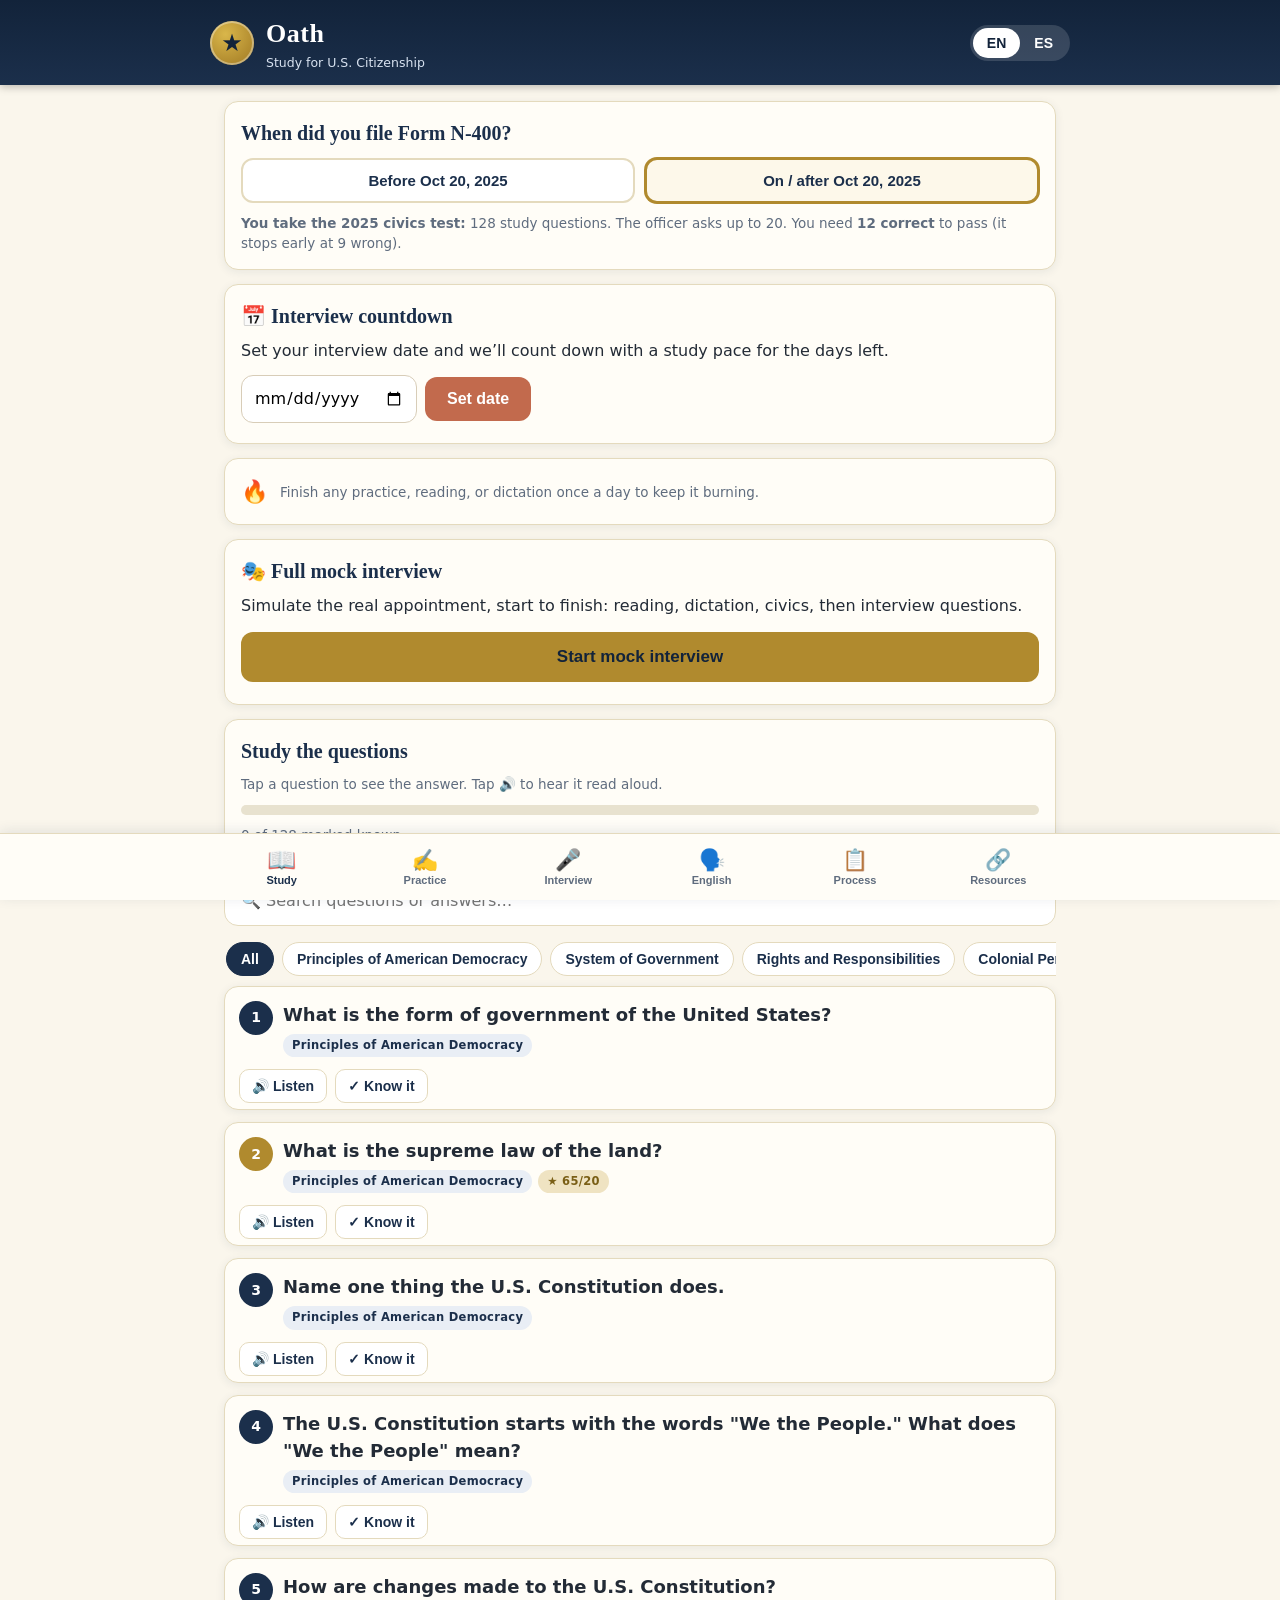
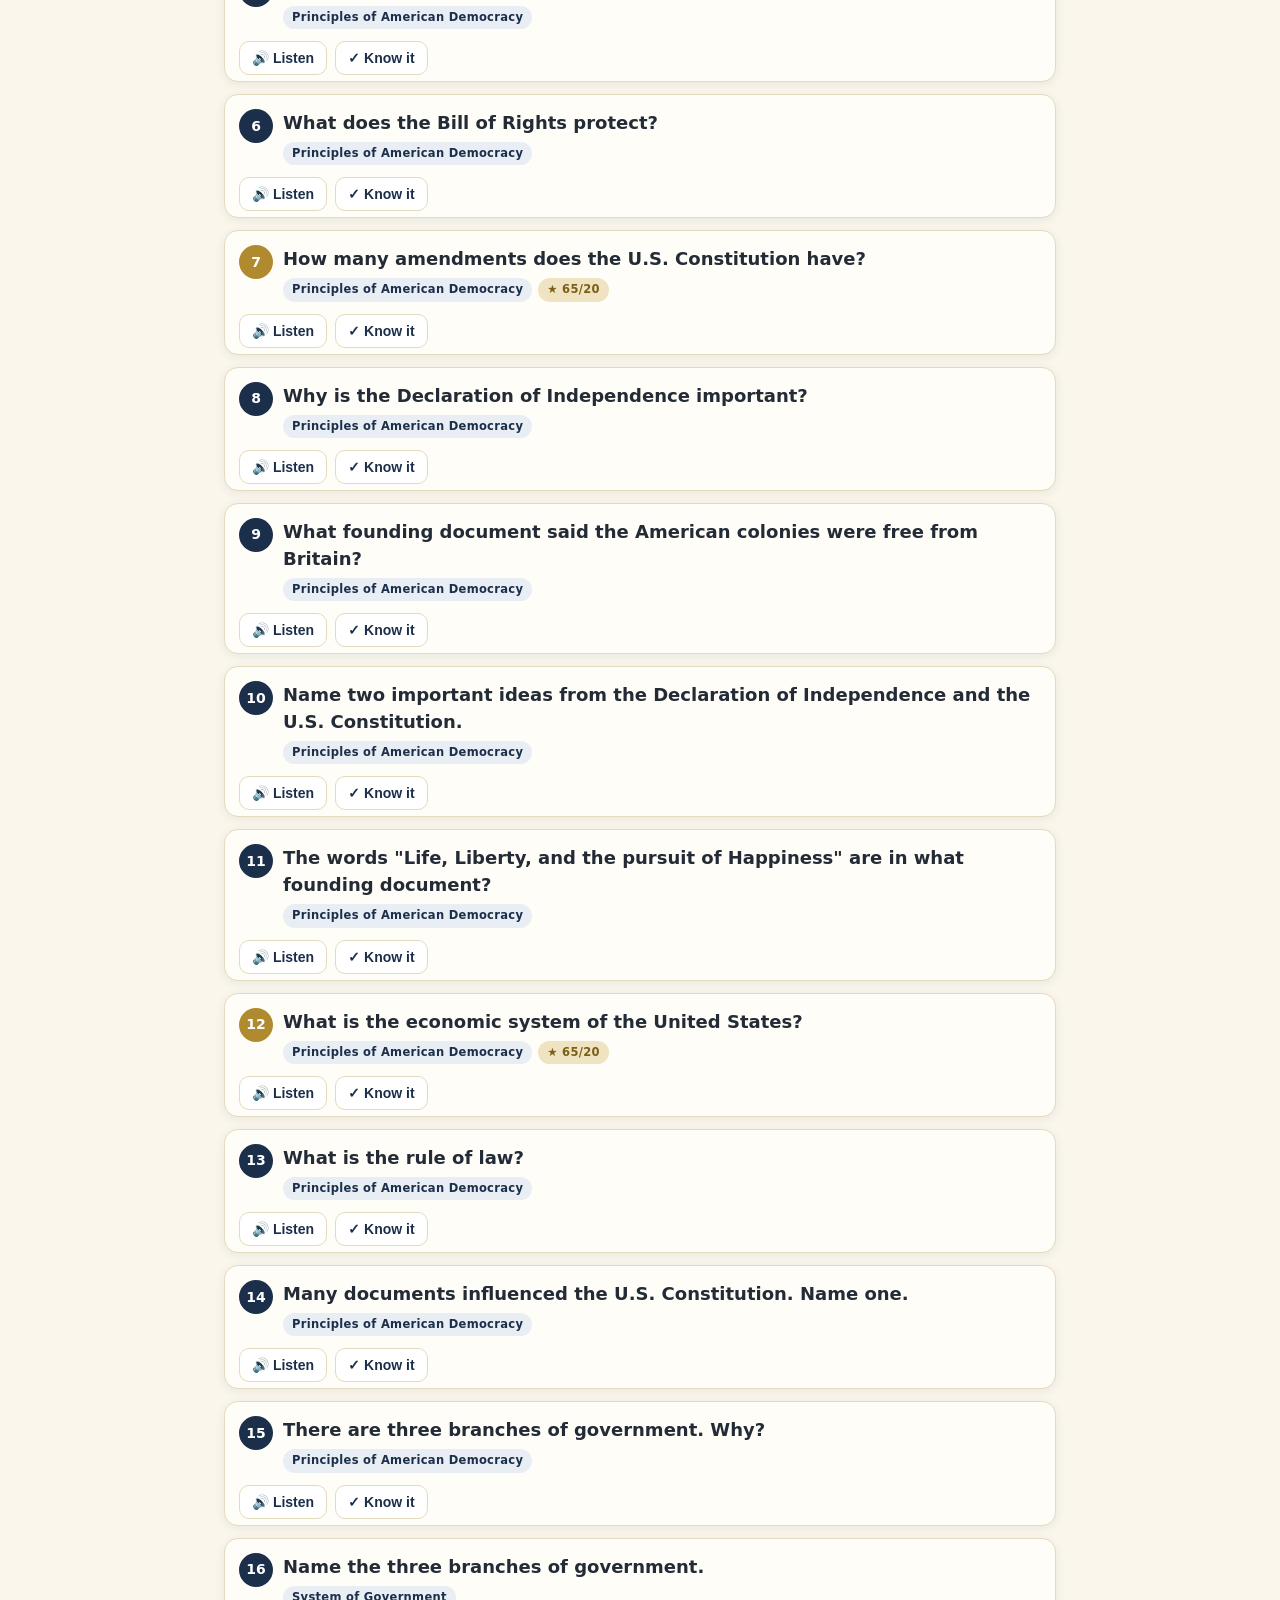
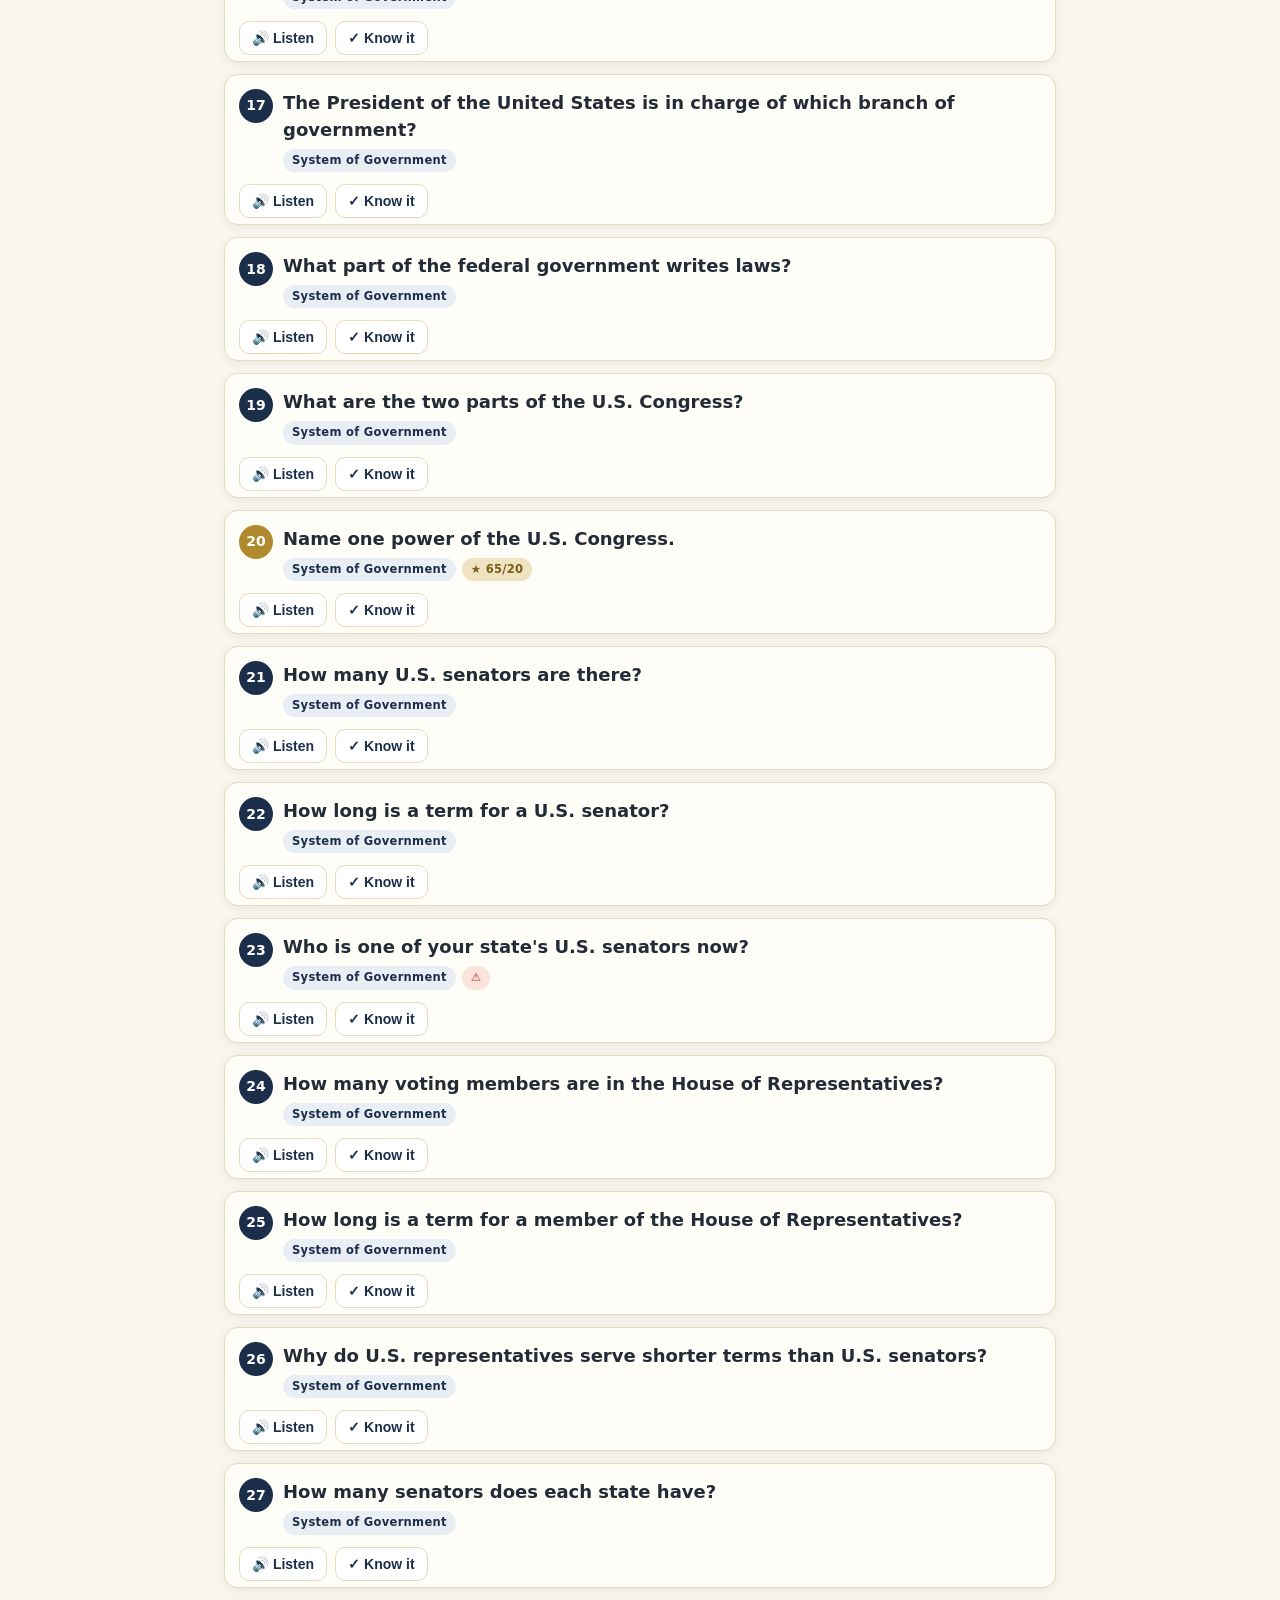
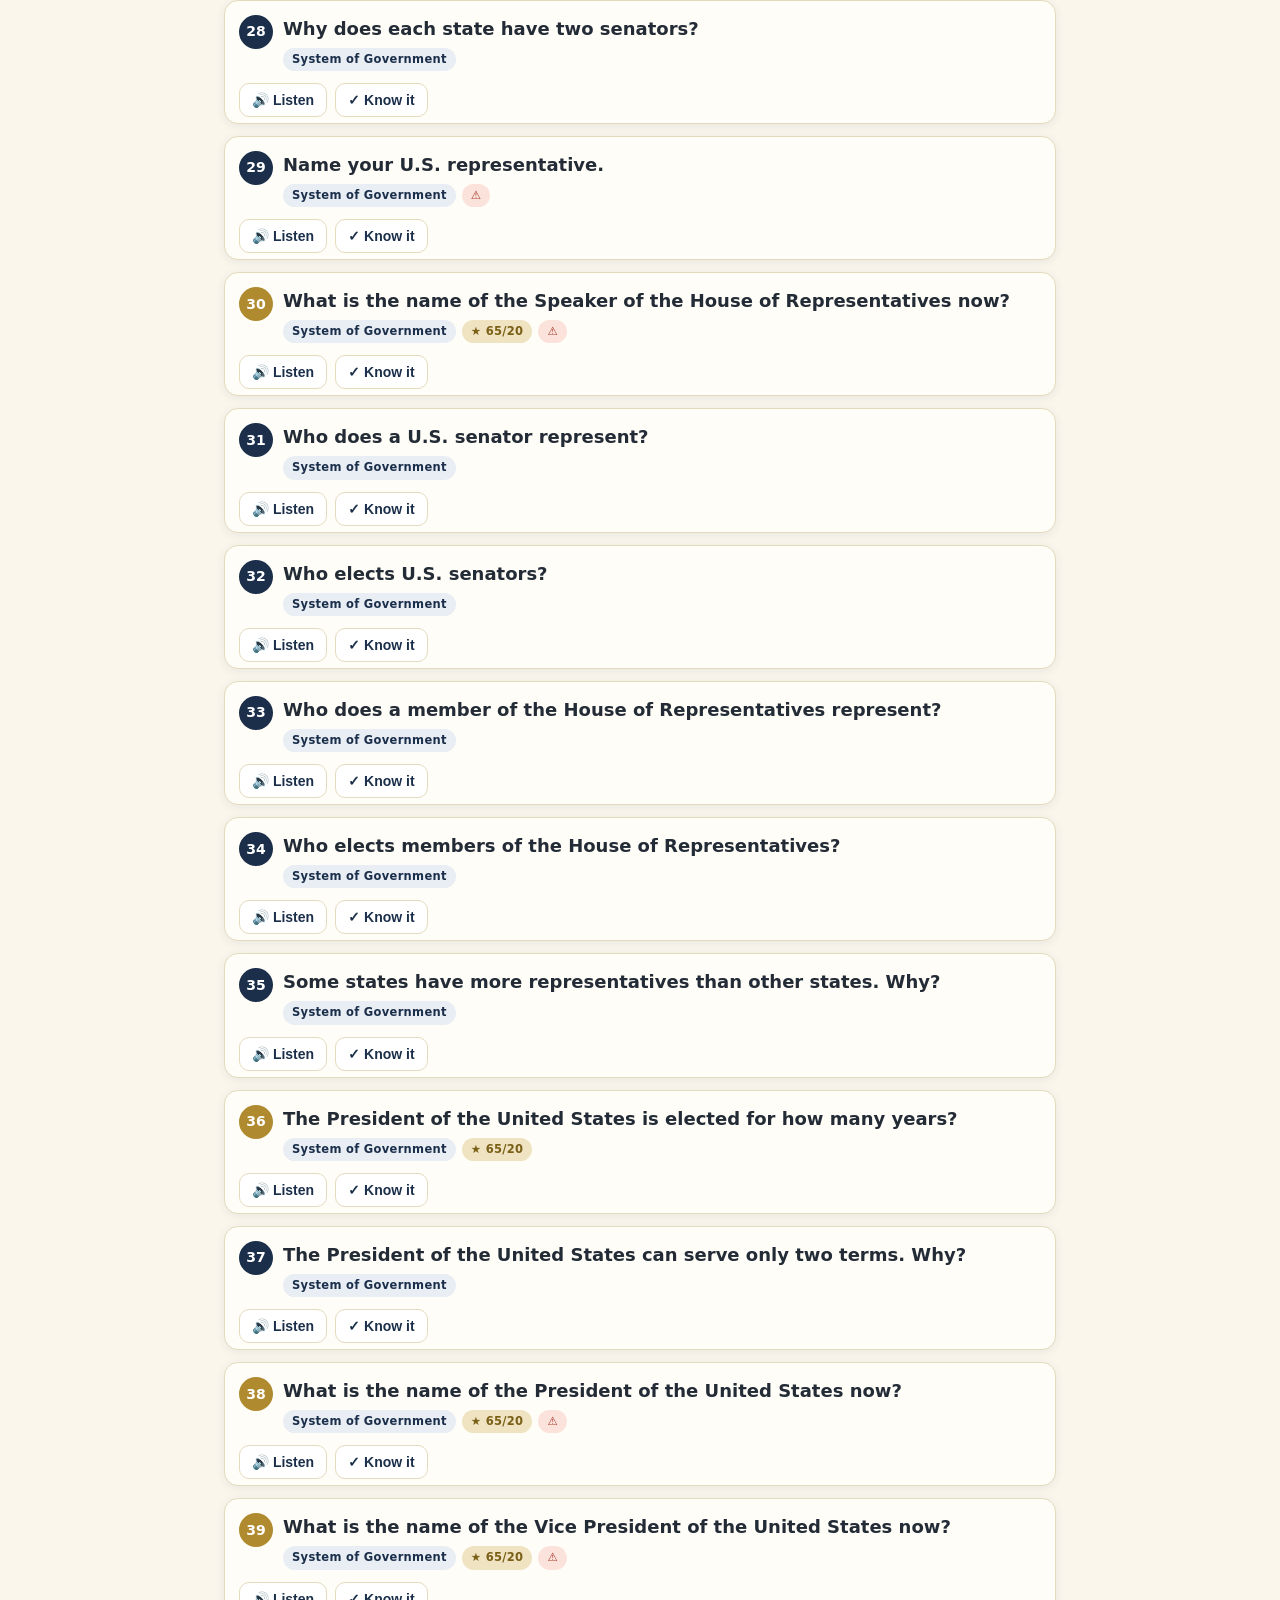
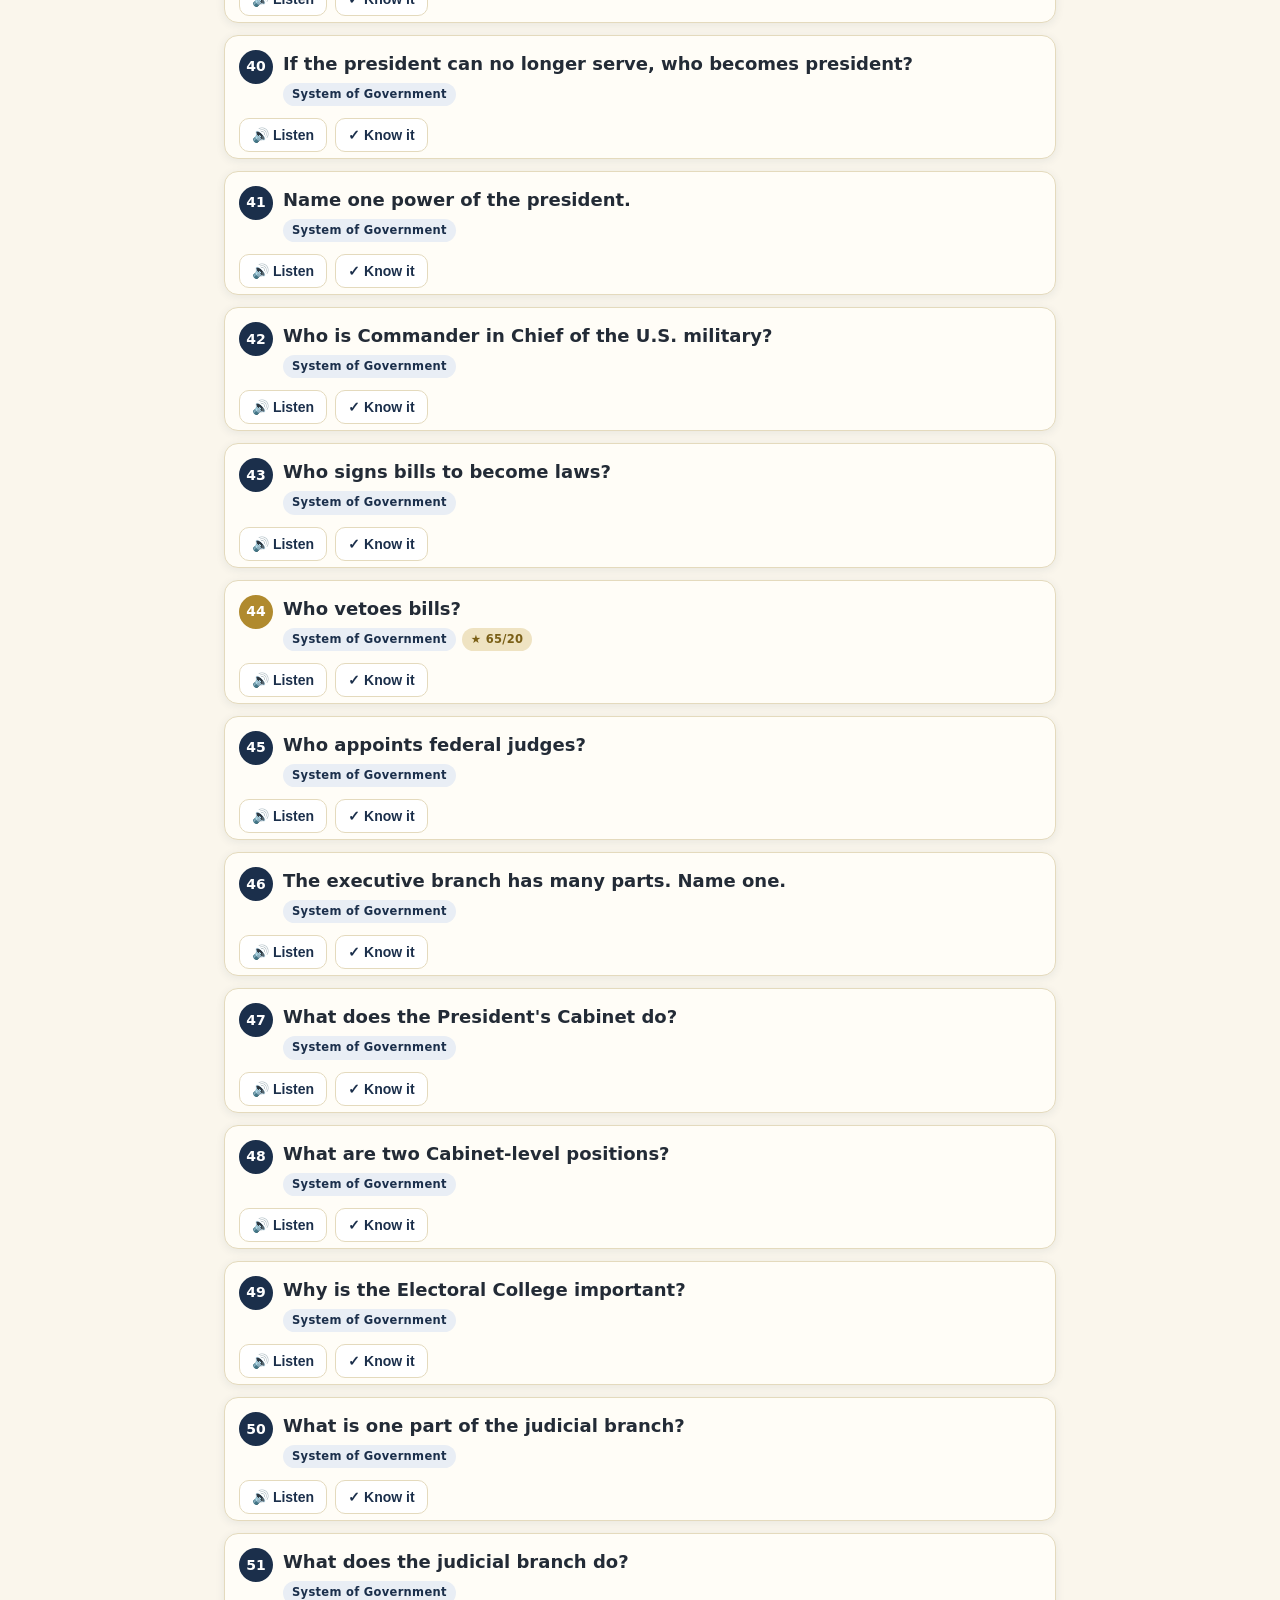
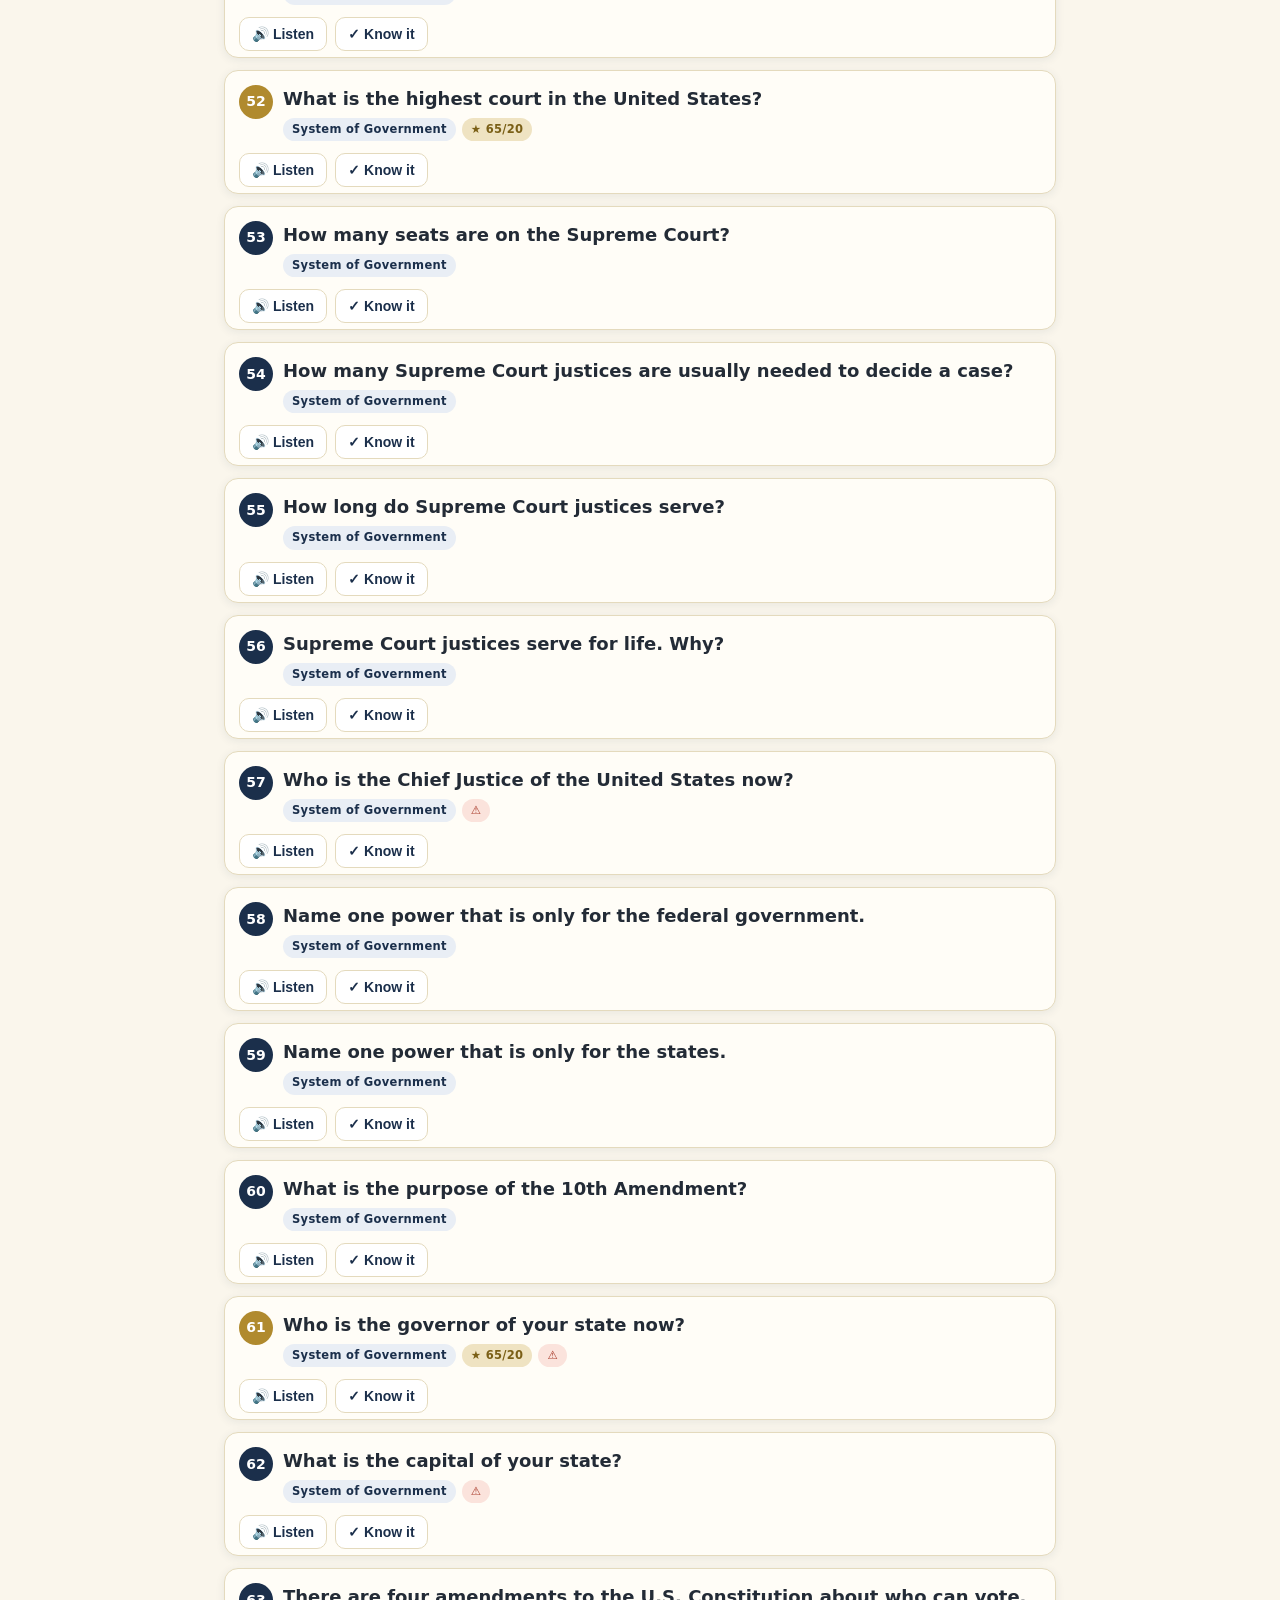
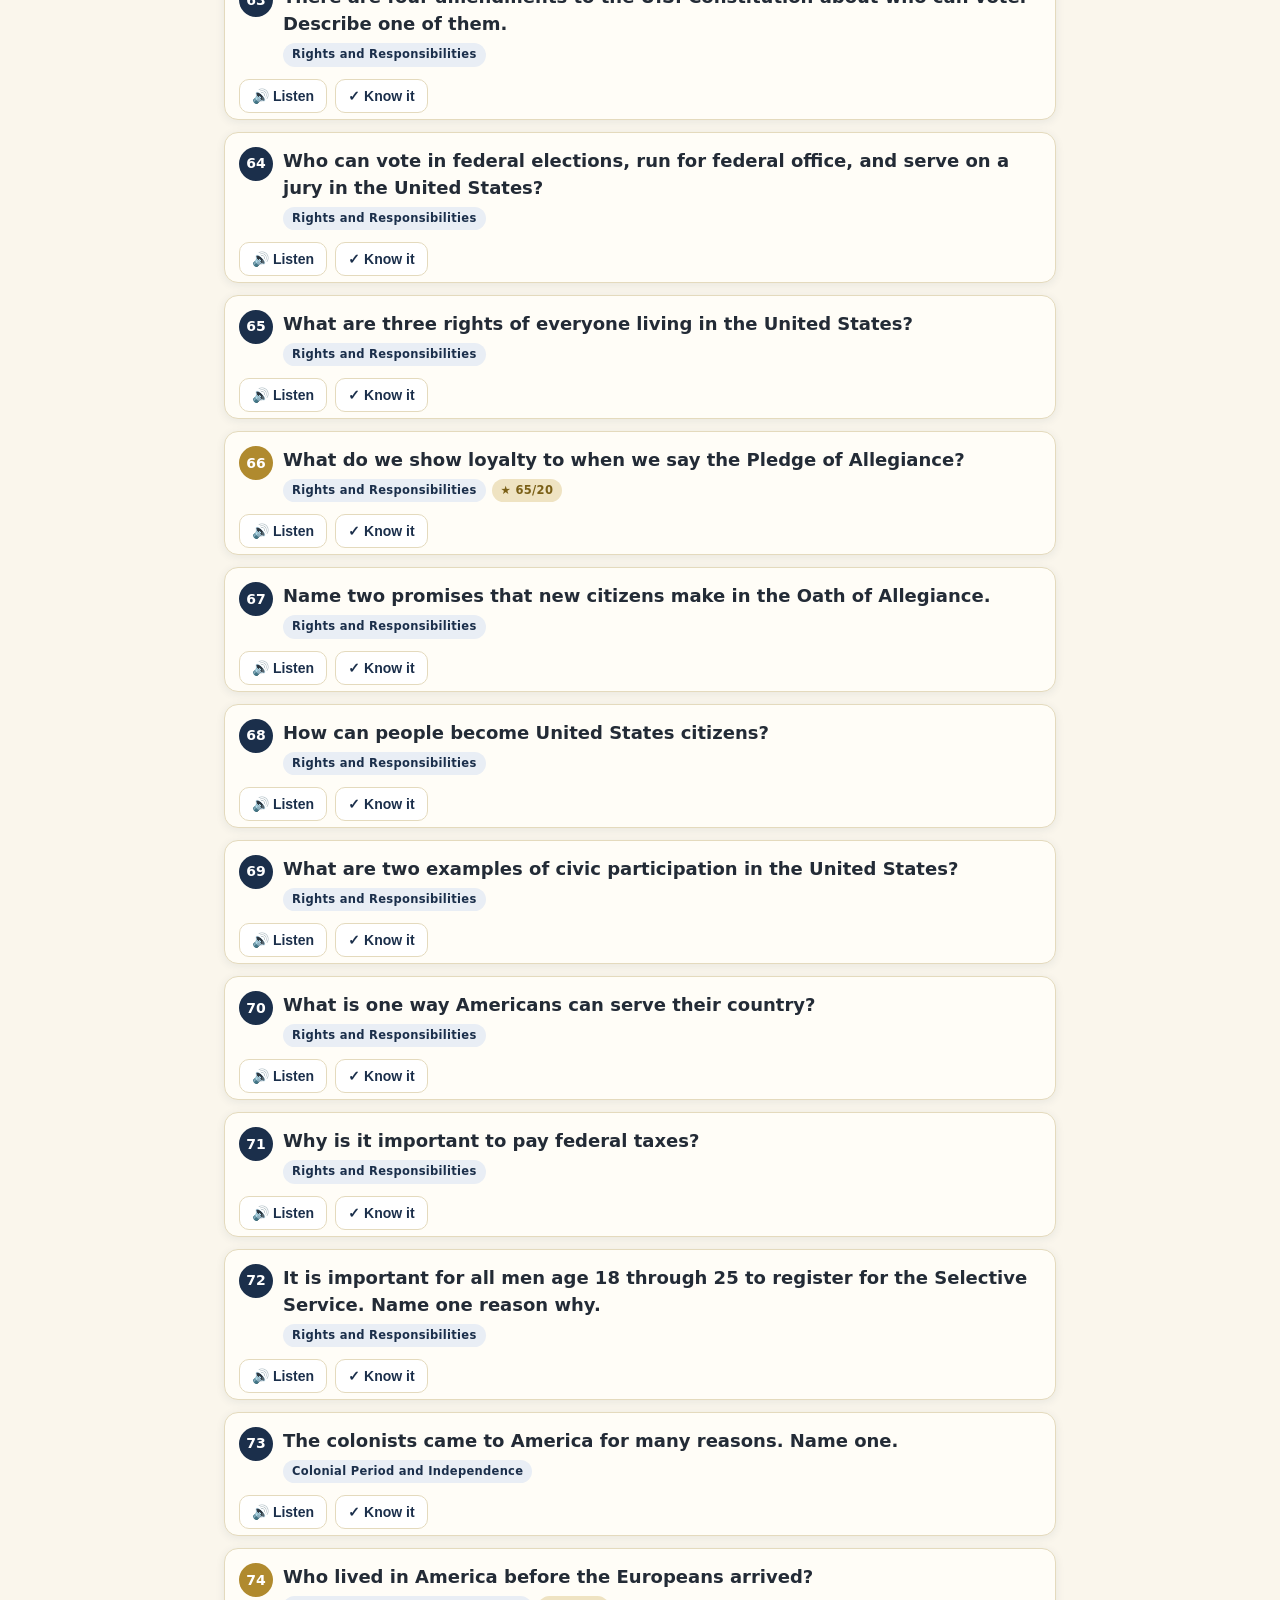
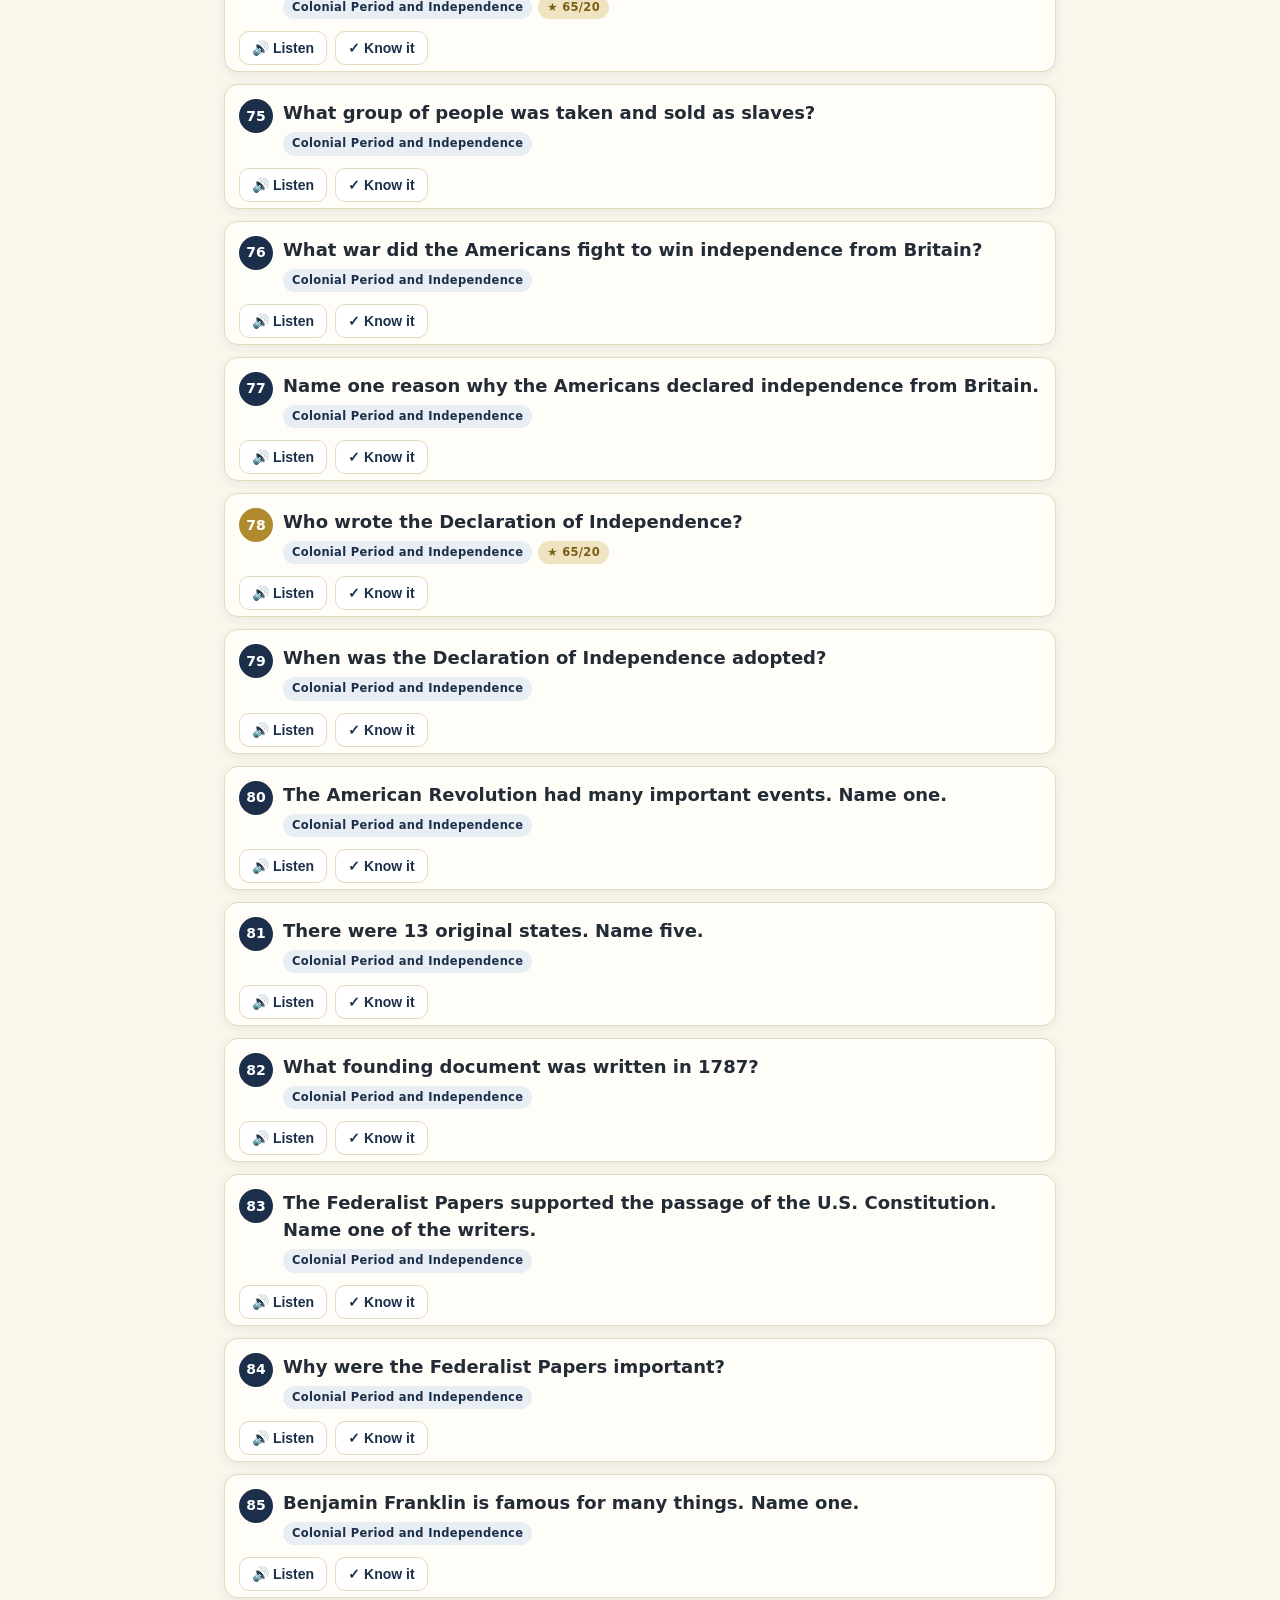
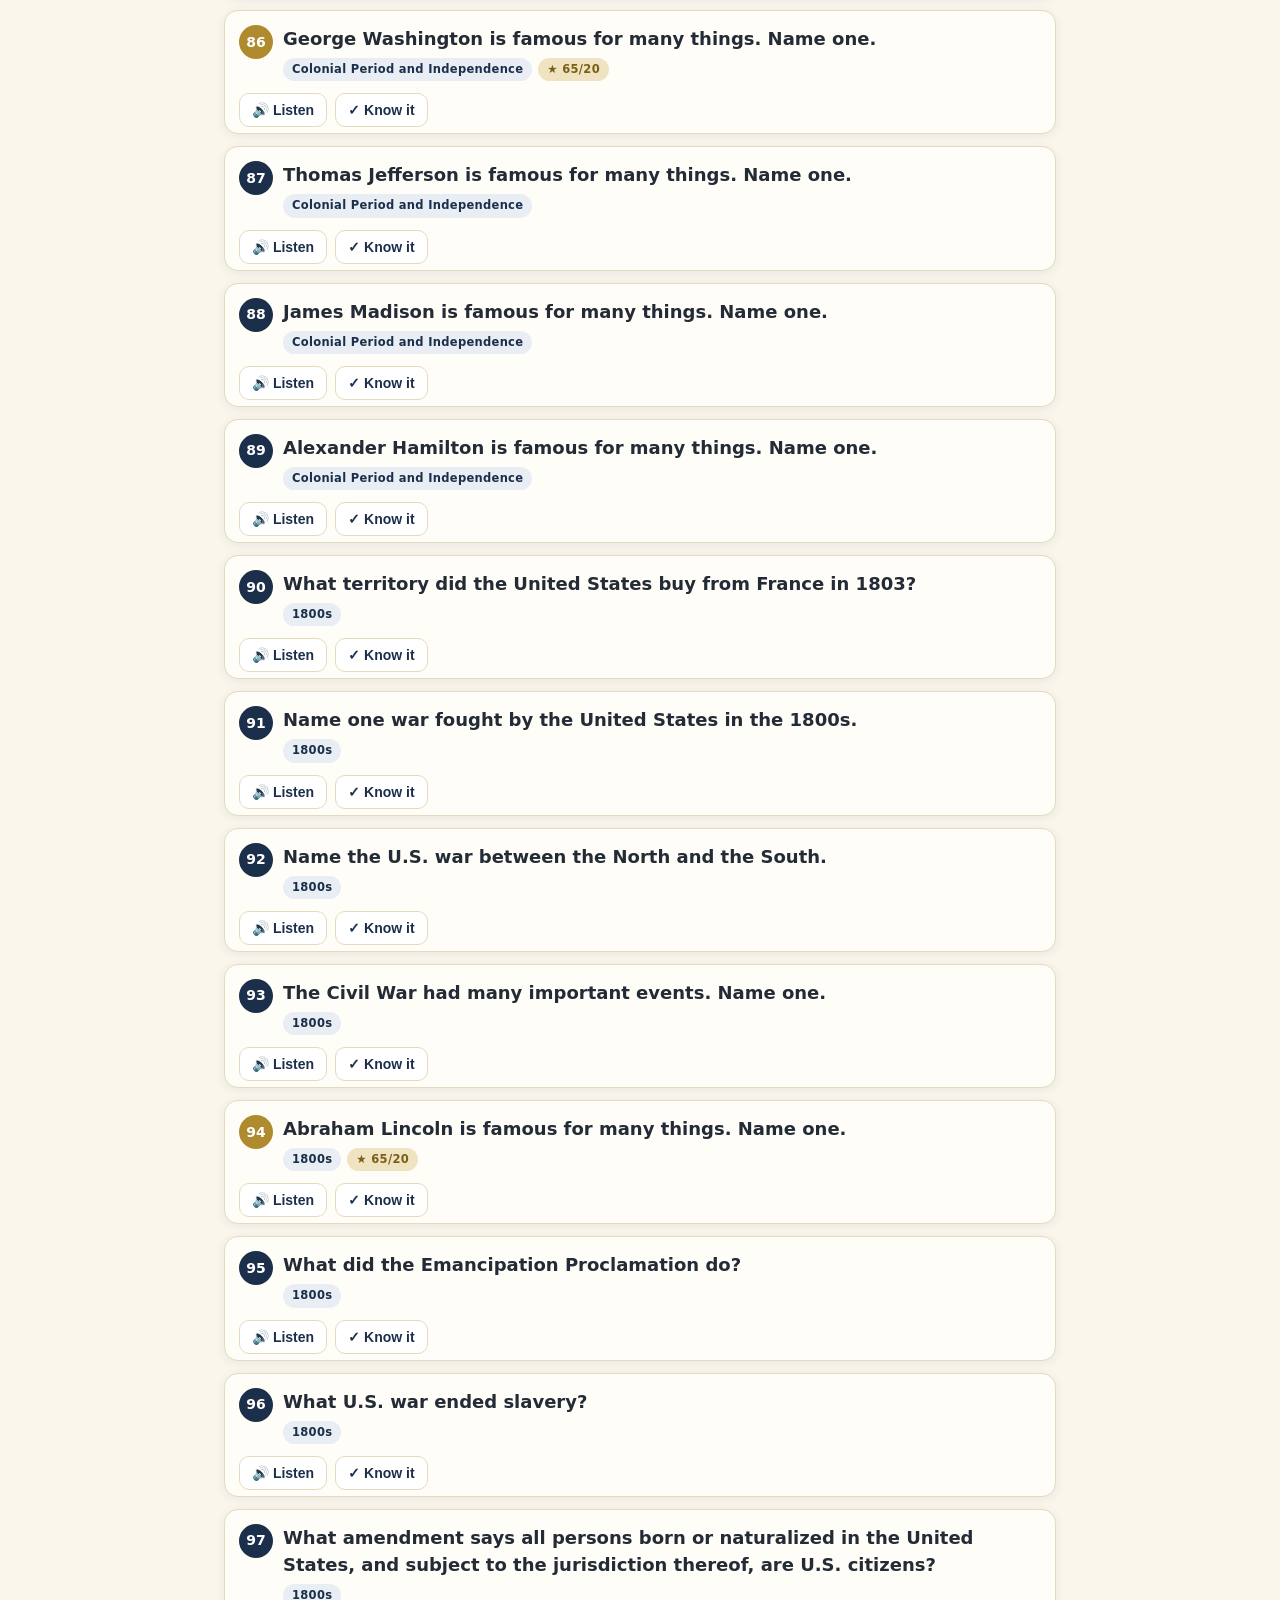
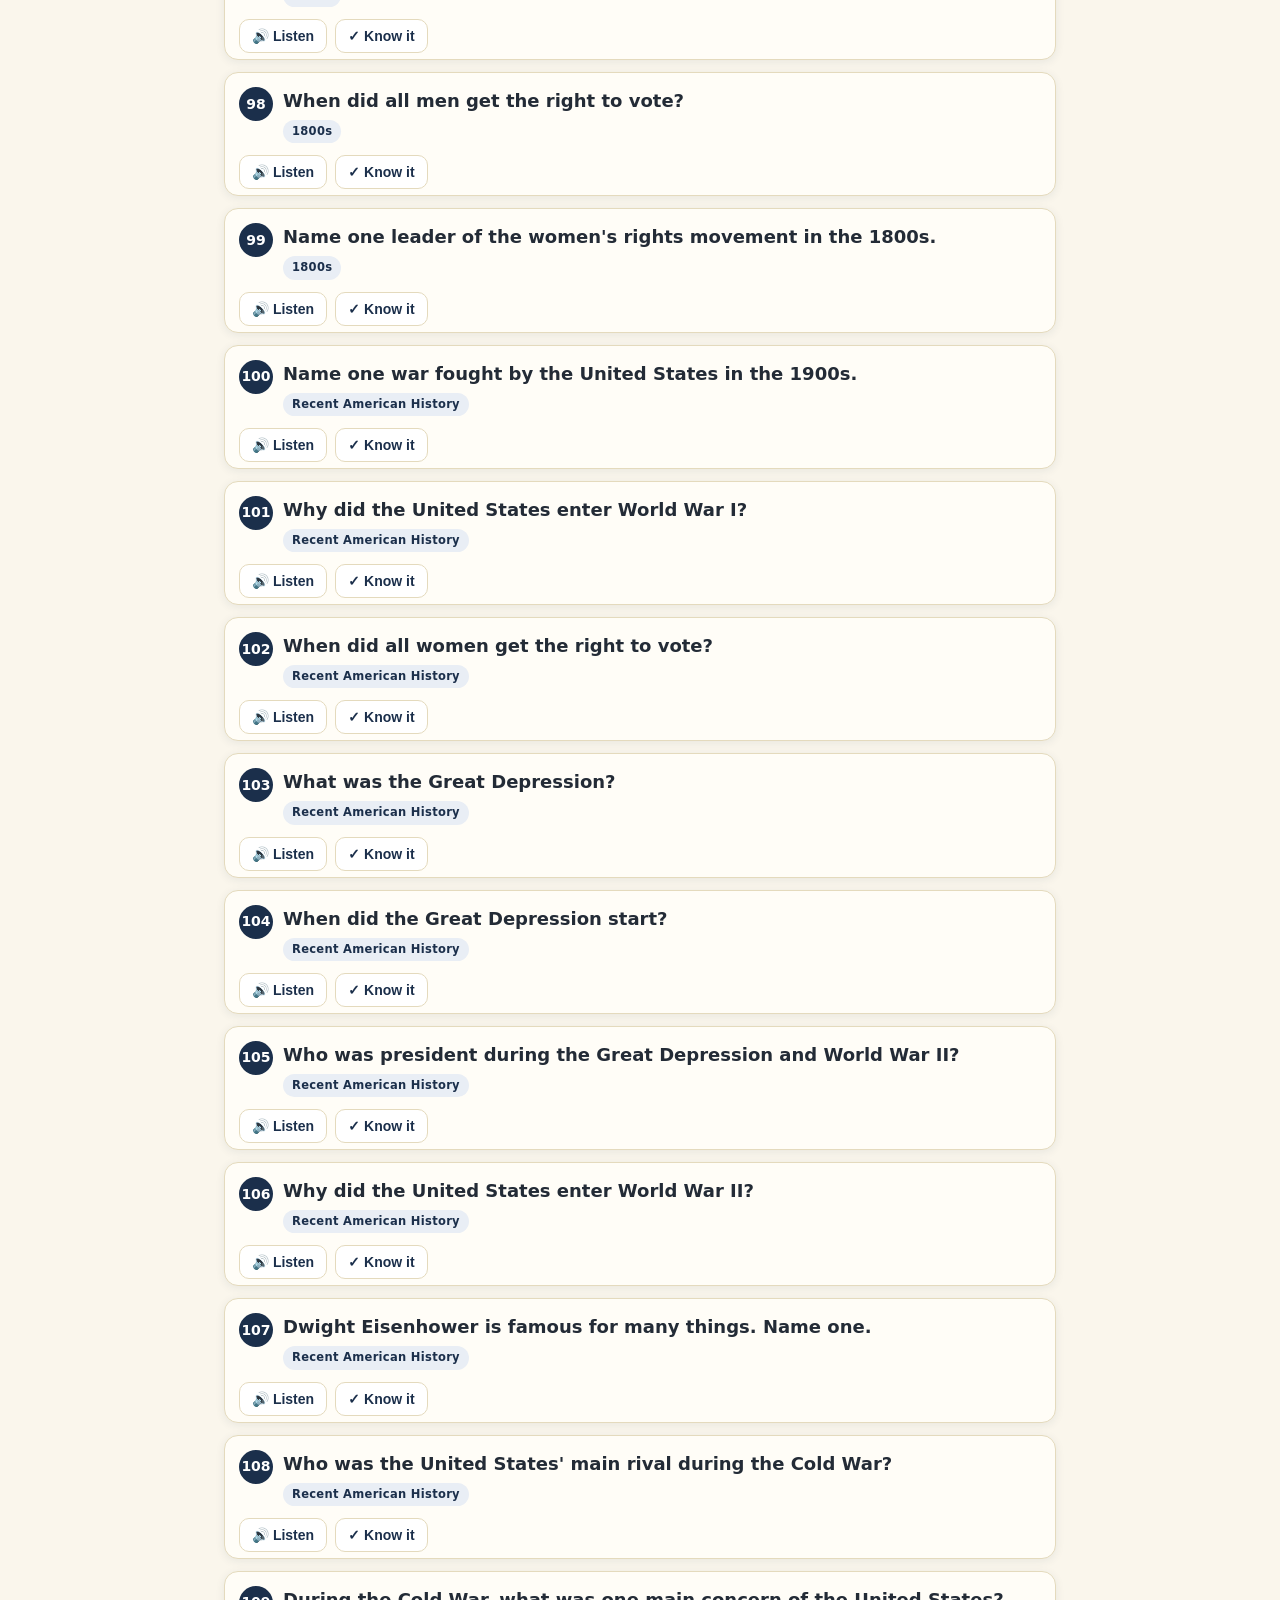
==== oath_v2.html @ 7b70ab9e "v26: canonical USCIS test-updates URL (moved to check-for-test-updates) + aria-label on interview co" ====
<!DOCTYPE html>
<html lang="en">
<head>
<meta charset="UTF-8">
<meta name="viewport" content="width=device-width, initial-scale=1.0, viewport-fit=cover">
<link rel="manifest" href="manifest.json">
<meta name="theme-color" content="#1b2f4b">
<link rel="icon" type="image/png" sizes="192x192" href="icon-192.png">
<link rel="apple-touch-icon" href="apple-touch-icon.png">
<script>if("serviceWorker" in navigator){window.addEventListener("load",function(){navigator.serviceWorker.register("sw.js").then(function(r){try{r.update()}catch(e){}}).catch(function(){})});}</script>
<title>Oath: Study for U.S. Citizenship</title>
<style>
:root{
  --navy:#1b2f4b; --navy-deep:#12233a; --cream:#faf6ec; --paper:#fffdf7;
  --gold:#b08a2e; --gold-soft:#efe3c2; --ink:#232b36; --muted:#5f6c7e;
  --line:#e4dabd; --red:#a83a2a; --green:#2c7a4b; --blue:#2a5f9e;
  --radius:14px; --shadow:0 2px 10px rgba(27,47,75,.08);
}
*{box-sizing:border-box; -webkit-tap-highlight-color:transparent;}
html{scroll-behavior:smooth;}
body{margin:0; background:var(--cream); color:var(--ink);
  font-family:system-ui,-apple-system,"Segoe UI",Roboto,"Helvetica Neue",Arial,sans-serif;
  font-size:16px; line-height:1.5; padding-bottom:92px;}
h1,h2,h3,.serif{font-family:Georgia,"Times New Roman",serif;}
header.top{position:sticky; top:0; z-index:50; background:linear-gradient(180deg,var(--navy-deep),var(--navy));
  color:#fff; padding:14px 18px 12px; box-shadow:0 2px 8px rgba(0,0,0,.25);}
.top-inner{max-width:860px; margin:0 auto; display:flex; align-items:center; gap:12px;}
.emblem{width:44px; height:44px; flex:0 0 44px; border-radius:50%;
  background:radial-gradient(circle at 35% 30%, #d9b64a, var(--gold) 70%);
  display:flex; align-items:center; justify-content:center; font-size:24px; color:#12233a;
  box-shadow:inset 0 0 0 2px rgba(255,255,255,.35);}
.top h1{font-size:22px; margin:0; letter-spacing:.5px;}
.top .sub{font-size:12.5px; color:#d8e2f0; margin:1px 0 0;}
.lang-toggle{margin-left:auto; display:flex; background:rgba(255,255,255,.14); border-radius:999px; padding:3px;}
.lang-toggle button{border:0; background:transparent; color:#fff; font-size:14px; font-weight:700;
  padding:7px 14px; border-radius:999px; cursor:pointer;}
.lang-toggle button.on{background:#fff; color:var(--navy-deep);}
main{max-width:860px; margin:0 auto; padding:16px 14px 30px;}
.view{display:none;} .view.on{display:block; animation:fade .25s ease;}
@keyframes fade{from{opacity:0; transform:translateY(6px);} to{opacity:1; transform:none;}}
.card{background:var(--paper); border:1px solid var(--line); border-radius:var(--radius);
  box-shadow:var(--shadow); padding:16px; margin:0 0 14px;}
.card h2{margin:0 0 8px; font-size:20px; color:var(--navy);}
.card h3{margin:14px 0 6px; font-size:16px; color:var(--navy);}
.card p{margin:8px 0;}
.filing{display:flex; gap:10px; flex-wrap:wrap; margin-top:10px;}
.filing button{flex:1 1 200px; border:2px solid var(--line); background:#fff; border-radius:12px;
  padding:12px; font-size:15px; font-weight:600; color:var(--navy); cursor:pointer;}
.filing button.on{border-color:var(--gold); background:#fdf8ea; box-shadow:0 0 0 1px var(--gold);}
.note{font-size:13.5px; color:var(--muted);}
.warnbox{border:1px solid #d9a49a; background:#fdf0ec; border-radius:10px; padding:10px 12px;
  font-size:14px; margin:10px 0;}
.warnbox b{color:var(--red);}
.goldbox{border:1px solid var(--gold-soft); background:#fdf8ea; border-radius:10px; padding:10px 12px; font-size:14px; margin:10px 0;}
a{color:var(--blue);}
.chips{display:flex; gap:8px; overflow-x:auto; padding:4px 2px 10px; -webkit-overflow-scrolling:touch;}
.chips::-webkit-scrollbar{display:none;}
.chip{flex:0 0 auto; border:1px solid var(--line); background:#fff; border-radius:999px;
  padding:8px 14px; font-size:14px; font-weight:600; color:var(--navy); cursor:pointer; white-space:nowrap;}
.chip.on{background:var(--navy); color:#fff; border-color:var(--navy);}
.search{width:100%; font:inherit; font-size:16px; padding:12px 16px; border-radius:14px;
  border:1px solid var(--line); background:#fff; margin:0 0 12px; color:var(--ink); box-sizing:border-box;}
.search:focus{outline:none; border-color:var(--gold); box-shadow:0 0 0 3px rgba(184,134,11,.18);}
.focuslist{list-style:none; margin:8px 0 0; padding:0; display:flex; flex-direction:column; gap:12px;}
.frow{display:flex; justify-content:space-between; gap:8px; align-items:baseline; font-weight:600;}
.fbar{height:8px; border-radius:4px; background:#e8e0cd; margin-top:4px; overflow:hidden;}
.fbar div{height:100%; border-radius:4px; background:linear-gradient(90deg,#e0643a,#f2b134);}
.histlist{list-style:none; margin:0; padding:0;}
.histlist li{padding:8px 2px; border-bottom:1px solid var(--line); font-size:16px;}
.histlist li:last-child{border-bottom:0;}
.qcard{background:var(--paper); border:1px solid var(--line); border-radius:var(--radius);
  box-shadow:var(--shadow); margin:0 0 12px; overflow:hidden;}
.qhead{display:flex; align-items:flex-start; gap:10px; padding:14px 14px 12px; cursor:pointer;}
.qnum{flex:0 0 auto; width:34px; height:34px; border-radius:50%; background:var(--navy); color:#fff;
  display:flex; align-items:center; justify-content:center; font-weight:700; font-size:14px;}
.qnum.star{background:var(--gold);}
.qtext{font-size:17px; font-weight:600; color:var(--ink); flex:1;}
.qmeta{display:flex; gap:6px; align-items:center; margin-top:6px; flex-wrap:wrap;}
.tag{font-size:11.5px; font-weight:700; padding:3px 9px; border-radius:999px; letter-spacing:.3px;}
.tag.cat{background:#e9eef5; color:var(--navy);}
.tag.star65{background:var(--gold-soft); color:#7a5f16;}
.tag.varies{background:#fbe3dc; color:var(--red);}
.tag.exp-no{background:#e2f2e2; color:#2c7a2c;}
.tag.exp-yes{background:#e0ecf9; color:#1f5fa8;}
.tag.exp-varies{background:#fbe3dc; color:var(--red);}
.bigq{font-size:21px; font-weight:700; line-height:1.4; margin:10px 0 14px;}
.ynrow{display:grid; grid-template-columns:1fr 1fr; gap:12px; margin-top:14px;}
.fb-ok{font-size:20px; font-weight:800; color:#2c7a2c; margin:10px 0;}
.fb-bad{font-size:20px; font-weight:800; color:var(--red); margin:10px 0;}
.dictin{width:100%; box-sizing:border-box; border:2px solid var(--line); border-radius:12px;
  padding:12px 14px; font-size:18px; font-family:inherit; margin:12px 0; resize:vertical;}
.dictin:focus{outline:none; border-color:var(--navy);}
.bigbtn{font-size:17px; padding:12px 20px;}
.dwords{font-size:19px; line-height:2;}
.dw{padding:3px 8px; border-radius:8px; margin:2px; display:inline-block;}
.dw.ok{background:#e2f2e2; color:#2c7a2c; font-weight:700;}
.dw.bad{background:#fbe3dc; color:var(--red); font-weight:700; text-decoration:underline wavy;}
.qactions{display:flex; gap:8px; padding:0 14px 6px;}
.iconbtn{border:1px solid var(--line); background:#fff; border-radius:10px; padding:8px 12px;
  font-size:14px; cursor:pointer; color:var(--navy); font-weight:600;}
.iconbtn:active{transform:scale(.96);}
.iconbtn.known-on{background:#e6f2ea; border-color:var(--green); color:var(--green);}
.qbody{display:none; border-top:1px dashed var(--line); padding:12px 14px 14px; background:#fffdf4;}
.qcard.open .qbody{display:block;}
.qbody ul{margin:6px 0 4px; padding-left:20px;}
.qbody li{margin:5px 0; font-size:15.5px;}
.qbody .alabel{font-size:12.5px; font-weight:700; color:var(--muted); text-transform:uppercase; letter-spacing:.6px;}
nav.tabs{position:fixed; left:0; right:0; bottom:0; z-index:50; background:var(--paper);
  border-top:1px solid var(--line); box-shadow:0 -2px 12px rgba(27,47,75,.1);
  padding:6px 4px calc(8px + env(safe-area-inset-bottom));}
.tabs-inner{max-width:860px; margin:0 auto; display:flex;}
.tab{flex:1; border:0; background:none; cursor:pointer; padding:8px 2px 6px; color:var(--muted);
  font-size:11px; font-weight:700; display:flex; flex-direction:column; align-items:center; gap:2px;}
.tab .ti{font-size:21px;}
.tab.on{color:var(--navy);}
.tab.on .ti{transform:scale(1.12);}
.btn{display:inline-block; border:0; border-radius:12px; padding:13px 22px; font-size:16px; font-weight:700;
  cursor:pointer; background:var(--navy); color:#fff; margin:6px 6px 6px 0;}
.btn.gold{background:var(--gold); color:#12233a;}
.btn.coral{background:#c26a4d; color:#fff;}
.center{text-align:center;}
.starscreen{text-align:center;}
.starscreen .big{font-size:54px; line-height:1.2;}
.mockbanner{text-align:center;font-weight:800;background:var(--gold-soft);border:2px solid var(--gold);border-radius:12px;padding:8px 10px;margin-bottom:12px;color:#5b4413;}
.mockrows{max-width:340px;margin:14px auto;text-align:left;}
.mockrow{display:flex;gap:10px;align-items:center;padding:7px 4px;border-bottom:1px dashed var(--line);}
.mockrow.ok{color:#1d6b2a;} .mockrow.bad{color:#a33327;}
.mockrow span:first-child{font-size:20px;} .mockrow b{margin-left:auto;}
.btn.ghost{background:#fff; color:var(--navy); border:2px solid var(--line);}
.btn:active{transform:scale(.97);}
.btn.big{width:100%; font-size:17px; padding:15px;}
.progress{height:10px; background:#e8e2cf; border-radius:999px; overflow:hidden; margin:10px 0;}
.progress > div{height:100%; background:linear-gradient(90deg,var(--gold),#d9b64a); border-radius:999px; transition:width .3s;}
.scorebar{display:flex; gap:10px; margin:12px 0; flex-wrap:wrap;}
.scorepill{flex:1 1 120px; background:#fff; border:1px solid var(--line); border-radius:10px; padding:10px; text-align:center;}
.scorepill b{display:block; font-size:24px;}
.scorepill.ok b{color:var(--green);} .scorepill.bad b{color:var(--red);}
.scorepill span{font-size:12.5px; color:var(--muted);}
.result{font-size:26px; font-weight:800; text-align:center; margin:8px 0;}
.result.pass{color:var(--green);} .result.fail{color:var(--red);}
.vocabchips{display:flex; flex-wrap:wrap; gap:8px; margin:8px 0;}
.vchip{border:1px solid var(--line); background:#fff; border-radius:10px; padding:9px 13px;
  font-size:15px; cursor:pointer; font-weight:600; color:var(--navy);}
.vchip:active{background:var(--gold-soft);}
ol.steps{margin:8px 0; padding:0; list-style:none; counter-reset:st;}
ol.steps li{counter-increment:st; position:relative; padding:12px 12px 12px 52px; margin:0 0 10px;
  background:var(--paper); border:1px solid var(--line); border-radius:12px;}
ol.steps li::before{content:counter(st); position:absolute; left:12px; top:12px; width:30px; height:30px;
  border-radius:50%; background:var(--navy); color:#fff; font-weight:700; display:flex; align-items:center; justify-content:center; font-size:15px;}
ol.steps li b{display:block; color:var(--navy); margin-bottom:2px;}
table.fees{width:100%; border-collapse:collapse; margin:8px 0; font-size:15px;}
table.fees td, table.fees th{border:1px solid var(--line); padding:10px; text-align:left;}
table.fees th{background:#f3ecda; color:var(--navy);}
.streakcard{display:flex; align-items:center; gap:12px;}
.streakline{font-size:22px; font-weight:800; white-space:nowrap;}
.cdnum{font-size:34px; font-weight:800; margin:6px 0;}
.cdrow{display:flex; gap:8px; align-items:center; flex-wrap:wrap; margin-top:8px;}
.cdinput{font:inherit; padding:10px 12px; border:1px solid #d8cdb8; border-radius:12px; background:#fff;}
.packlist{display:flex; flex-direction:column; gap:6px; margin:0 0 14px;}
.packrow{display:flex; gap:10px; align-items:flex-start; padding:10px 12px; border:1px solid #e5ddcf; border-radius:12px; cursor:pointer; font-size:15px;}
.packrow.done{background:#f0f7ee; border-color:#9cc184;}
.packrow.done span{text-decoration:line-through; color:#6b7f63;}
.packchk{width:20px; height:20px; margin:1px 0 0; accent-color:#2e7d32; flex:0 0 auto;}
.exgrid{display:grid; grid-template-columns:1fr 1fr; gap:10px;}
@media(max-width:560px){.exgrid{grid-template-columns:1fr;}}
.excard{background:var(--paper); border:1px solid var(--line); border-radius:12px; padding:12px;}
.excard b{color:var(--navy); display:block; margin-bottom:4px; font-size:15px;}
.excard p{margin:4px 0; font-size:13.5px; color:var(--muted);}
.reslist{list-style:none; margin:0; padding:0;}
.reslist li{margin:0 0 10px; background:var(--paper); border:1px solid var(--line); border-radius:12px; padding:12px 14px;}
.reslist a{font-weight:700; font-size:15.5px; text-decoration:none;}
.reslist a:hover{text-decoration:underline;}
.reslist p{margin:4px 0 0; font-size:13.5px; color:var(--muted);}
footer.disc{max-width:860px; margin:0 auto; padding:6px 18px 20px; font-size:12.5px; color:var(--muted);}
.sr{position:absolute; width:1px; height:1px; overflow:hidden; clip:rect(0 0 0 0);}
.pill-row{display:flex; gap:8px; flex-wrap:wrap; margin:10px 0;}
select,input[type=text]{font-size:16px; padding:10px 12px; border:1px solid var(--line); border-radius:10px; background:#fff; width:100%;}
.missed{border-left:4px solid var(--red); padding:10px 12px; margin:0 0 10px; background:#fff; border-radius:0 10px 10px 0;}
.missed .mq{font-weight:700;}
.missed .ma{color:var(--muted); font-size:14px;}
@media(min-width:700px){
  .top h1{font-size:26px;}
  .qtext{font-size:18px;}
}
.chk{display:flex; gap:10px; align-items:flex-start; padding:9px 10px; border:1px solid var(--line); border-radius:10px; margin:8px 0; cursor:pointer; background:#fff;}
.chk input{position:absolute; opacity:0; pointer-events:none;}
.chk .box{flex:0 0 22px; height:22px; border:2px solid #c9a227; border-radius:7px; display:flex; align-items:center; justify-content:center; color:#fff; font-size:14px; font-weight:800; margin-top:1px;}
.chk.done .box{background:#2e7d32; border-color:#2e7d32;}
.chk.done span:last-child{color:#6b7280; text-decoration:line-through;}
.chk em{color:#9a7b2d; font-style:normal; font-size:12px;}
.chkh{margin:14px 0 4px; font-size:15px;}
.chkbar{height:10px; background:#eee; border-radius:999px; overflow:hidden; margin:10px 0 4px;}
.chkfill{height:100%; background:linear-gradient(90deg,#c9a227,#2e7d32); border-radius:999px; transition:width .3s;}
</style>
</head>
<body>
<header class="top">
  <div class="top-inner">
    <div class="emblem" aria-hidden="true">★</div>
    <div><h1>Oath</h1><p class="sub" id="appSub">Study for U.S. Citizenship</p></div>
    <div class="lang-toggle" role="group" aria-label="Language / Idioma">
      <button id="langEn" class="on">EN</button><button id="langEs">ES</button>
    </div>
  </div>
</header>
<main>
  <section class="view on" id="v-study"></section>
  <section class="view" id="v-practice"></section>
  <section class="view" id="v-interview"></section>
  <section class="view" id="v-english"></section>
  <section class="view" id="v-process"></section>
  <section class="view" id="v-resources"></section>
</main>
<nav class="tabs"><div class="tabs-inner" id="tabs"></div></nav>
<footer class="disc" id="disclaimer"></footer>
<script>const QUESTIONS = [{"n": 1, "cat": "Principles of American Democracy", "cat_es": "Principios de la democracia estadounidense", "q": {"en": "What is the form of government of the United States?", "es": "¿Cuál es la forma de gobierno de los Estados Unidos?"}, "a": {"en": ["Republic", "Constitution-based federal republic", "Representative democracy"], "es": ["República", "República federal basada en la Constitución", "Democracia representativa"]}, "star": false, "varies": null}, {"n": 2, "cat": "Principles of American Democracy", "cat_es": "Principios de la democracia estadounidense", "q": {"en": "What is the supreme law of the land?", "es": "¿Cuál es la ley suprema del país?"}, "a": {"en": ["(U.S.) Constitution"], "es": ["(La) Constitución (de EE. UU.)"]}, "star": true, "varies": null}, {"n": 3, "cat": "Principles of American Democracy", "cat_es": "Principios de la democracia estadounidense", "q": {"en": "Name one thing the U.S. Constitution does.", "es": "Nombre una cosa que hace la Constitución de EE. UU."}, "a": {"en": ["Forms the government", "Defines powers of government", "Defines the parts of government", "Protects the rights of the people"], "es": ["Forma el gobierno", "Define los poderes del gobierno", "Define las partes del gobierno", "Protege los derechos del pueblo"]}, "star": false, "varies": null}, {"n": 4, "cat": "Principles of American Democracy", "cat_es": "Principios de la democracia estadounidense", "q": {"en": "The U.S. Constitution starts with the words \"We the People.\" What does \"We the People\" mean?", "es": "La Constitución de EE. UU. comienza con las palabras «We the People» (Nosotros, el pueblo). ¿Qué significa «We the People»?"}, "a": {"en": ["Self-government", "Popular sovereignty", "Consent of the governed", "People should govern themselves", "(Example of) social contract"], "es": ["Autogobierno", "Soberanía popular", "Consentimiento de los gobernados", "El pueblo debe gobernarse a sí mismo", "(Ejemplo de) contrato social"]}, "star": false, "varies": null}, {"n": 5, "cat": "Principles of American Democracy", "cat_es": "Principios de la democracia estadounidense", "q": {"en": "How are changes made to the U.S. Constitution?", "es": "¿Cómo se hacen cambios a la Constitución de EE. UU.?"}, "a": {"en": ["Amendments", "The amendment process"], "es": ["Enmiendas", "El proceso de enmienda"]}, "star": false, "varies": null}, {"n": 6, "cat": "Principles of American Democracy", "cat_es": "Principios de la democracia estadounidense", "q": {"en": "What does the Bill of Rights protect?", "es": "¿Qué protege la Carta de Derechos?"}, "a": {"en": ["(The basic) rights of Americans", "(The basic) rights of people living in the United States"], "es": ["(Los) derechos básicos de los estadounidenses", "(Los) derechos básicos de las personas que viven en los Estados Unidos"]}, "star": false, "varies": null}, {"n": 7, "cat": "Principles of American Democracy", "cat_es": "Principios de la democracia estadounidense", "q": {"en": "How many amendments does the U.S. Constitution have?", "es": "¿Cuántas enmiendas tiene la Constitución de EE. UU.?"}, "a": {"en": ["Twenty-seven (27)"], "es": ["Veintisiete (27)"]}, "star": true, "varies": null}, {"n": 8, "cat": "Principles of American Democracy", "cat_es": "Principios de la democracia estadounidense", "q": {"en": "Why is the Declaration of Independence important?", "es": "¿Por qué es importante la Declaración de Independencia?"}, "a": {"en": ["It says America is free from British control.", "It says all people are created equal.", "It identifies inherent rights.", "It identifies individual freedoms."], "es": ["Dice que los Estados Unidos son libres del control británico.", "Dice que todas las personas son creadas iguales.", "Identifica derechos inherentes.", "Identifica libertades individuales."]}, "star": false, "varies": null}, {"n": 9, "cat": "Principles of American Democracy", "cat_es": "Principios de la democracia estadounidense", "q": {"en": "What founding document said the American colonies were free from Britain?", "es": "¿Qué documento fundacional dijo que las colonias americanas eran libres de Gran Bretaña?"}, "a": {"en": ["Declaration of Independence"], "es": ["La Declaración de Independencia"]}, "star": false, "varies": null}, {"n": 10, "cat": "Principles of American Democracy", "cat_es": "Principios de la democracia estadounidense", "q": {"en": "Name two important ideas from the Declaration of Independence and the U.S. Constitution.", "es": "Nombre dos ideas importantes de la Declaración de Independencia y la Constitución de EE. UU."}, "a": {"en": ["Equality", "Liberty", "Social contract", "Natural rights", "Limited government", "Self-government"], "es": ["Igualdad", "Libertad", "Contrato social", "Derechos naturales", "Gobierno limitado", "Autogobierno"]}, "star": false, "varies": null}, {"n": 11, "cat": "Principles of American Democracy", "cat_es": "Principios de la democracia estadounidense", "q": {"en": "The words \"Life, Liberty, and the pursuit of Happiness\" are in what founding document?", "es": "¿En qué documento fundacional están las palabras «Life, Liberty, and the pursuit of Happiness» (La vida, la libertad y la búsqueda de la felicidad)?"}, "a": {"en": ["Declaration of Independence"], "es": ["La Declaración de Independencia"]}, "star": false, "varies": null}, {"n": 12, "cat": "Principles of American Democracy", "cat_es": "Principios de la democracia estadounidense", "q": {"en": "What is the economic system of the United States?", "es": "¿Cuál es el sistema económico de los Estados Unidos?"}, "a": {"en": ["Capitalism", "Free market economy"], "es": ["Capitalismo", "Economía de libre mercado"]}, "star": true, "varies": null}, {"n": 13, "cat": "Principles of American Democracy", "cat_es": "Principios de la democracia estadounidense", "q": {"en": "What is the rule of law?", "es": "¿Qué es el estado de derecho?"}, "a": {"en": ["Everyone must follow the law.", "Leaders must obey the law.", "Government must obey the law.", "No one is above the law."], "es": ["Todos deben obedecer la ley.", "Los líderes deben obedecer la ley.", "El gobierno debe obedecer la ley.", "Nadie está por encima de la ley."]}, "star": false, "varies": null}, {"n": 14, "cat": "Principles of American Democracy", "cat_es": "Principios de la democracia estadounidense", "q": {"en": "Many documents influenced the U.S. Constitution. Name one.", "es": "Muchos documentos influyeron en la Constitución de EE. UU. Nombre uno."}, "a": {"en": ["Declaration of Independence", "Articles of Confederation", "Federalist Papers", "Anti-Federalist Papers", "Virginia Declaration of Rights", "Fundamental Orders of Connecticut", "Mayflower Compact", "Iroquois Great Law of Peace"], "es": ["La Declaración de Independencia", "Los Artículos de la Confederación", "Los Documentos Federalistas", "Los Documentos Antifederalistas", "La Declaración de Derechos de Virginia", "Las Órdenes Fundamentales de Connecticut", "El Pacto del Mayflower", "La Gran Ley de Paz de los iroqueses"]}, "star": false, "varies": null}, {"n": 15, "cat": "Principles of American Democracy", "cat_es": "Principios de la democracia estadounidense", "q": {"en": "There are three branches of government. Why?", "es": "Hay tres ramas del gobierno. ¿Por qué?"}, "a": {"en": ["So one part does not become too powerful", "Checks and balances", "Separation of powers"], "es": ["Para que ninguna parte se vuelva demasiado poderosa", "Frenos y contrapesos", "Separación de poderes"]}, "star": false, "varies": null}, {"n": 16, "cat": "System of Government", "cat_es": "Sistema de gobierno", "q": {"en": "Name the three branches of government.", "es": "Nombre las tres ramas del gobierno."}, "a": {"en": ["Legislative, executive, and judicial", "Congress, president, and the courts"], "es": ["Legislativa, ejecutiva y judicial", "El Congreso, el presidente y los tribunales"]}, "star": false, "varies": null}, {"n": 17, "cat": "System of Government", "cat_es": "Sistema de gobierno", "q": {"en": "The President of the United States is in charge of which branch of government?", "es": "¿De qué rama del gobierno está a cargo el presidente de los Estados Unidos?"}, "a": {"en": ["Executive branch"], "es": ["La rama ejecutiva"]}, "star": false, "varies": null}, {"n": 18, "cat": "System of Government", "cat_es": "Sistema de gobierno", "q": {"en": "What part of the federal government writes laws?", "es": "¿Qué parte del gobierno federal escribe las leyes?"}, "a": {"en": ["(U.S.) Congress", "(U.S. or national) legislature", "Legislative branch"], "es": ["(El) Congreso (de EE. UU.)", "(La) legislatura (de EE. UU. o nacional)", "La rama legislativa"]}, "star": false, "varies": null}, {"n": 19, "cat": "System of Government", "cat_es": "Sistema de gobierno", "q": {"en": "What are the two parts of the U.S. Congress?", "es": "¿Cuáles son las dos partes del Congreso de EE. UU.?"}, "a": {"en": ["Senate and House (of Representatives)"], "es": ["El Senado y la Cámara (de Representantes)"]}, "star": false, "varies": null}, {"n": 20, "cat": "System of Government", "cat_es": "Sistema de gobierno", "q": {"en": "Name one power of the U.S. Congress.", "es": "Nombre un poder del Congreso de EE. UU."}, "a": {"en": ["Writes laws", "Declares war", "Makes the federal budget"], "es": ["Escribe las leyes", "Declara la guerra", "Elabora el presupuesto federal"]}, "star": true, "varies": null}, {"n": 21, "cat": "System of Government", "cat_es": "Sistema de gobierno", "q": {"en": "How many U.S. senators are there?", "es": "¿Cuántos senadores de EE. UU. hay?"}, "a": {"en": ["One hundred (100)"], "es": ["Cien (100)"]}, "star": false, "varies": null}, {"n": 22, "cat": "System of Government", "cat_es": "Sistema de gobierno", "q": {"en": "How long is a term for a U.S. senator?", "es": "¿Cuánto dura el mandato de un senador de EE. UU.?"}, "a": {"en": ["Six (6) years"], "es": ["Seis (6) años"]}, "star": false, "varies": null}, {"n": 23, "cat": "System of Government", "cat_es": "Sistema de gobierno", "q": {"en": "Who is one of your state's U.S. senators now?", "es": "¿Quién es uno de los senadores de EE. UU. de su estado actualmente?"}, "a": {"en": ["VARIES (by state; D.C./territories: no U.S. senators)"], "es": ["VARÍA (según el estado; D.C./territorios: no tienen senadores de EE. UU.)"]}, "star": false, "varies": "senators"}, {"n": 24, "cat": "System of Government", "cat_es": "Sistema de gobierno", "q": {"en": "How many voting members are in the House of Representatives?", "es": "¿Cuántos miembros votantes hay en la Cámara de Representantes?"}, "a": {"en": ["Four hundred thirty-five (435)"], "es": ["Cuatrocientos treinta y cinco (435)"]}, "star": false, "varies": null}, {"n": 25, "cat": "System of Government", "cat_es": "Sistema de gobierno", "q": {"en": "How long is a term for a member of the House of Representatives?", "es": "¿Cuánto dura el mandato de un miembro de la Cámara de Representantes?"}, "a": {"en": ["Two (2) years"], "es": ["Dos (2) años"]}, "star": false, "varies": null}, {"n": 26, "cat": "System of Government", "cat_es": "Sistema de gobierno", "q": {"en": "Why do U.S. representatives serve shorter terms than U.S. senators?", "es": "¿Por qué los representantes de EE. UU. tienen mandatos más cortos que los senadores?"}, "a": {"en": ["To more closely follow public opinion"], "es": ["Para seguir más de cerca la opinión pública"]}, "star": false, "varies": null}, {"n": 27, "cat": "System of Government", "cat_es": "Sistema de gobierno", "q": {"en": "How many senators does each state have?", "es": "¿Cuántos senadores tiene cada estado?"}, "a": {"en": ["Two (2)"], "es": ["Dos (2)"]}, "star": false, "varies": null}, {"n": 28, "cat": "System of Government", "cat_es": "Sistema de gobierno", "q": {"en": "Why does each state have two senators?", "es": "¿Por qué cada estado tiene dos senadores?"}, "a": {"en": ["Equal representation (for small states)", "The Great Compromise (Connecticut Compromise)"], "es": ["Representación igualitaria (para los estados pequeños)", "El Gran Compromiso (Compromiso de Connecticut)"]}, "star": false, "varies": null}, {"n": 29, "cat": "System of Government", "cat_es": "Sistema de gobierno", "q": {"en": "Name your U.S. representative.", "es": "Nombre a su representante de EE. UU."}, "a": {"en": ["VARIES (by congressional district)"], "es": ["VARÍA (según el distrito congresional)"]}, "star": false, "varies": "representative"}, {"n": 30, "cat": "System of Government", "cat_es": "Sistema de gobierno", "q": {"en": "What is the name of the Speaker of the House of Representatives now?", "es": "¿Cómo se llama el presidente de la Cámara de Representantes actualmente?"}, "a": {"en": ["VARIES — Mike Johnson (verified Sept 2026)"], "es": ["VARÍA — Mike Johnson (verificado en septiembre de 2026)"]}, "star": true, "varies": "speaker"}, {"n": 31, "cat": "System of Government", "cat_es": "Sistema de gobierno", "q": {"en": "Who does a U.S. senator represent?", "es": "¿A quién representa un senador de EE. UU.?"}, "a": {"en": ["Citizens of their state", "People of their state"], "es": ["A los ciudadanos de su estado", "A la gente de su estado"]}, "star": false, "varies": null}, {"n": 32, "cat": "System of Government", "cat_es": "Sistema de gobierno", "q": {"en": "Who elects U.S. senators?", "es": "¿Quién elige a los senadores de EE. UU.?"}, "a": {"en": ["Citizens from their state"], "es": ["Los ciudadanos de su estado"]}, "star": false, "varies": null}, {"n": 33, "cat": "System of Government", "cat_es": "Sistema de gobierno", "q": {"en": "Who does a member of the House of Representatives represent?", "es": "¿A quién representa un miembro de la Cámara de Representantes?"}, "a": {"en": ["Citizens in their (congressional) district", "People from their (congressional) district"], "es": ["A los ciudadanos de su distrito (congresional)", "A la gente de su distrito (congresional)"]}, "star": false, "varies": null}, {"n": 34, "cat": "System of Government", "cat_es": "Sistema de gobierno", "q": {"en": "Who elects members of the House of Representatives?", "es": "¿Quién elige a los miembros de la Cámara de Representantes?"}, "a": {"en": ["Citizens from their (congressional) district"], "es": ["Los ciudadanos de su distrito (congresional)"]}, "star": false, "varies": null}, {"n": 35, "cat": "System of Government", "cat_es": "Sistema de gobierno", "q": {"en": "Some states have more representatives than other states. Why?", "es": "Algunos estados tienen más representantes que otros estados. ¿Por qué?"}, "a": {"en": ["(Because of) the state's population", "(Because) they have more people"], "es": ["(Por) la población del estado", "(Porque) tienen más gente"]}, "star": false, "varies": null}, {"n": 36, "cat": "System of Government", "cat_es": "Sistema de gobierno", "q": {"en": "The President of the United States is elected for how many years?", "es": "¿Por cuántos años se elige al presidente de los Estados Unidos?"}, "a": {"en": ["Four (4) years"], "es": ["Cuatro (4) años"]}, "star": true, "varies": null}, {"n": 37, "cat": "System of Government", "cat_es": "Sistema de gobierno", "q": {"en": "The President of the United States can serve only two terms. Why?", "es": "El presidente de los Estados Unidos solo puede servir dos mandatos. ¿Por qué?"}, "a": {"en": ["(Because of) the 22nd Amendment", "To keep the president from becoming too powerful"], "es": ["(Por) la Enmienda 22", "Para evitar que el presidente se vuelva demasiado poderoso"]}, "star": false, "varies": null}, {"n": 38, "cat": "System of Government", "cat_es": "Sistema de gobierno", "q": {"en": "What is the name of the President of the United States now?", "es": "¿Cómo se llama el presidente de los Estados Unidos actualmente?"}, "a": {"en": ["VARIES — Donald Trump (verified Sept 2026)"], "es": ["VARÍA — Donald Trump (verificado en septiembre de 2026)"]}, "star": true, "varies": "president"}, {"n": 39, "cat": "System of Government", "cat_es": "Sistema de gobierno", "q": {"en": "What is the name of the Vice President of the United States now?", "es": "¿Cómo se llama el vicepresidente de los Estados Unidos actualmente?"}, "a": {"en": ["VARIES — JD Vance (verified Sept 2026)"], "es": ["VARÍA — JD Vance (verificado en septiembre de 2026)"]}, "star": true, "varies": "vice president"}, {"n": 40, "cat": "System of Government", "cat_es": "Sistema de gobierno", "q": {"en": "If the president can no longer serve, who becomes president?", "es": "Si el presidente ya no puede servir, ¿quién se convierte en presidente?"}, "a": {"en": ["The Vice President (of the United States)"], "es": ["El vicepresidente (de los Estados Unidos)"]}, "star": false, "varies": null}, {"n": 41, "cat": "System of Government", "cat_es": "Sistema de gobierno", "q": {"en": "Name one power of the president.", "es": "Nombre un poder del presidente."}, "a": {"en": ["Signs bills into law", "Vetoes bills", "Enforces laws", "Commander in Chief (of the military)", "Chief diplomat", "Appoints federal judges"], "es": ["Firma proyectos de ley para convertirlos en leyes", "Veta proyectos de ley", "Hace cumplir las leyes", "Comandante en jefe (del ejército)", "Jefe diplomático", "Nombra jueces federales"]}, "star": false, "varies": null}, {"n": 42, "cat": "System of Government", "cat_es": "Sistema de gobierno", "q": {"en": "Who is Commander in Chief of the U.S. military?", "es": "¿Quién es el comandante en jefe del ejército de EE. UU.?"}, "a": {"en": ["The President (of the United States)"], "es": ["El presidente (de los Estados Unidos)"]}, "star": false, "varies": null}, {"n": 43, "cat": "System of Government", "cat_es": "Sistema de gobierno", "q": {"en": "Who signs bills to become laws?", "es": "¿Quién firma los proyectos de ley para convertirlos en leyes?"}, "a": {"en": ["The President (of the United States)"], "es": ["El presidente (de los Estados Unidos)"]}, "star": false, "varies": null}, {"n": 44, "cat": "System of Government", "cat_es": "Sistema de gobierno", "q": {"en": "Who vetoes bills?", "es": "¿Quién veta los proyectos de ley?"}, "a": {"en": ["The President (of the United States)"], "es": ["El presidente (de los Estados Unidos)"]}, "star": true, "varies": null}, {"n": 45, "cat": "System of Government", "cat_es": "Sistema de gobierno", "q": {"en": "Who appoints federal judges?", "es": "¿Quién nombra a los jueces federales?"}, "a": {"en": ["The President (of the United States)"], "es": ["El presidente (de los Estados Unidos)"]}, "star": false, "varies": null}, {"n": 46, "cat": "System of Government", "cat_es": "Sistema de gobierno", "q": {"en": "The executive branch has many parts. Name one.", "es": "La rama ejecutiva tiene muchas partes. Nombre una."}, "a": {"en": ["President (of the United States)", "Cabinet", "Federal departments and agencies"], "es": ["El presidente (de los Estados Unidos)", "El gabinete", "Departamentos y agencias federales"]}, "star": false, "varies": null}, {"n": 47, "cat": "System of Government", "cat_es": "Sistema de gobierno", "q": {"en": "What does the President's Cabinet do?", "es": "¿Qué hace el gabinete del presidente?"}, "a": {"en": ["Advises the President (of the United States)"], "es": ["Asesora al presidente (de los Estados Unidos)"]}, "star": false, "varies": null}, {"n": 48, "cat": "System of Government", "cat_es": "Sistema de gobierno", "q": {"en": "What are two Cabinet-level positions?", "es": "¿Cuáles son dos puestos a nivel de gabinete?"}, "a": {"en": ["Attorney General", "Secretary of Agriculture", "Secretary of Commerce", "Secretary of Education", "Secretary of Energy", "Secretary of Health and Human Services", "Secretary of Homeland Security", "Secretary of Housing and Urban Development", "Secretary of the Interior", "Secretary of Labor", "Secretary of State", "Secretary of Transportation", "Secretary of the Treasury", "Secretary of Veterans Affairs", "Secretary of War (Defense)", "Vice President", "Administrator of the Environmental Protection Agency", "Administrator of the Small Business Administration", "Director of the Central Intelligence Agency", "Director of the Office of Management and Budget", "Director of National Intelligence", "United States Trade Representative"], "es": ["Fiscal General", "Secretario de Agricultura", "Secretario de Comercio", "Secretario de Educación", "Secretario de Energía", "Secretario de Salud y Servicios Humanos", "Secretario de Seguridad Nacional", "Secretario de Vivienda y Desarrollo Urbano", "Secretario del Interior", "Secretario de Trabajo", "Secretario de Estado", "Secretario de Transporte", "Secretario del Tesoro", "Secretario de Asuntos de Veteranos", "Secretario de Guerra (Defensa)", "Vicepresidente", "Administrador de la Agencia de Protección Ambiental", "Administrador de la Agencia Federal de Pequeños Negocios", "Director de la Agencia Central de Inteligencia", "Director de la Oficina de Administración y Presupuesto", "Director de Inteligencia Nacional", "Representante Comercial de los Estados Unidos"]}, "star": false, "varies": null}, {"n": 49, "cat": "System of Government", "cat_es": "Sistema de gobierno", "q": {"en": "Why is the Electoral College important?", "es": "¿Por qué es importante el Colegio Electoral?"}, "a": {"en": ["It decides who is elected president.", "It provides a compromise between the popular election of the president and congressional selection."], "es": ["Decide quién es elegido presidente.", "Proporciona un compromiso entre la elección popular del presidente y la selección por el Congreso."]}, "star": false, "varies": null}, {"n": 50, "cat": "System of Government", "cat_es": "Sistema de gobierno", "q": {"en": "What is one part of the judicial branch?", "es": "¿Cuál es una parte de la rama judicial?"}, "a": {"en": ["Supreme Court", "Federal Courts"], "es": ["La Corte Suprema", "Los tribunales federales"]}, "star": false, "varies": null}, {"n": 51, "cat": "System of Government", "cat_es": "Sistema de gobierno", "q": {"en": "What does the judicial branch do?", "es": "¿Qué hace la rama judicial?"}, "a": {"en": ["Reviews laws", "Explains laws", "Resolves disputes (disagreements) about the law", "Decides if a law goes against the (U.S.) Constitution"], "es": ["Revisa las leyes", "Explica las leyes", "Resuelve disputas (desacuerdos) sobre la ley", "Decide si una ley va en contra de la Constitución (de EE. UU.)"]}, "star": false, "varies": null}, {"n": 52, "cat": "System of Government", "cat_es": "Sistema de gobierno", "q": {"en": "What is the highest court in the United States?", "es": "¿Cuál es el tribunal más alto de los Estados Unidos?"}, "a": {"en": ["Supreme Court"], "es": ["La Corte Suprema"]}, "star": true, "varies": null}, {"n": 53, "cat": "System of Government", "cat_es": "Sistema de gobierno", "q": {"en": "How many seats are on the Supreme Court?", "es": "¿Cuántos puestos hay en la Corte Suprema?"}, "a": {"en": ["Nine (9)"], "es": ["Nueve (9)"]}, "star": false, "varies": null}, {"n": 54, "cat": "System of Government", "cat_es": "Sistema de gobierno", "q": {"en": "How many Supreme Court justices are usually needed to decide a case?", "es": "¿Cuántos jueces de la Corte Suprema se necesitan normalmente para decidir un caso?"}, "a": {"en": ["Five (5)"], "es": ["Cinco (5)"]}, "star": false, "varies": null}, {"n": 55, "cat": "System of Government", "cat_es": "Sistema de gobierno", "q": {"en": "How long do Supreme Court justices serve?", "es": "¿Cuánto tiempo sirven los jueces de la Corte Suprema?"}, "a": {"en": ["(For) life", "Lifetime appointment", "(Until) retirement"], "es": ["(De por) vida", "Nombramiento vitalicio", "(Hasta la) jubilación"]}, "star": false, "varies": null}, {"n": 56, "cat": "System of Government", "cat_es": "Sistema de gobierno", "q": {"en": "Supreme Court justices serve for life. Why?", "es": "Los jueces de la Corte Suprema sirven de por vida. ¿Por qué?"}, "a": {"en": ["To be independent (of politics)", "To limit outside (political) influence"], "es": ["Para ser independientes (de la política)", "Para limitar la influencia (política) externa"]}, "star": false, "varies": null}, {"n": 57, "cat": "System of Government", "cat_es": "Sistema de gobierno", "q": {"en": "Who is the Chief Justice of the United States now?", "es": "¿Quién es el presidente de la Corte Suprema de los Estados Unidos actualmente?"}, "a": {"en": ["VARIES — John Roberts (verified Sept 2026)"], "es": ["VARÍA — John Roberts (verificado en septiembre de 2026)"]}, "star": false, "varies": "chief justice"}, {"n": 58, "cat": "System of Government", "cat_es": "Sistema de gobierno", "q": {"en": "Name one power that is only for the federal government.", "es": "Nombre un poder que es solo del gobierno federal."}, "a": {"en": ["Print paper money", "Mint coins", "Declare war", "Create an army", "Make treaties", "Set foreign policy"], "es": ["Imprimir papel moneda", "Acuñar monedas", "Declarar la guerra", "Crear un ejército", "Hacer tratados", "Establecer la política exterior"]}, "star": false, "varies": null}, {"n": 59, "cat": "System of Government", "cat_es": "Sistema de gobierno", "q": {"en": "Name one power that is only for the states.", "es": "Nombre un poder que es solo de los estados."}, "a": {"en": ["Provide schooling and education", "Provide protection (police)", "Provide safety (fire departments)", "Give a driver's license", "Approve zoning and land use"], "es": ["Proporcionar educación", "Proporcionar protección (policía)", "Proporcionar seguridad (bomberos)", "Dar licencias de conducir", "Aprobar la zonificación y el uso de la tierra"]}, "star": false, "varies": null}, {"n": 60, "cat": "System of Government", "cat_es": "Sistema de gobierno", "q": {"en": "What is the purpose of the 10th Amendment?", "es": "¿Cuál es el propósito de la Enmienda 10?"}, "a": {"en": ["(It states that the) powers not given to the federal government belong to the states or to the people."], "es": ["(Establece que) los poderes no otorgados al gobierno federal pertenecen a los estados o al pueblo."]}, "star": false, "varies": null}, {"n": 61, "cat": "System of Government", "cat_es": "Sistema de gobierno", "q": {"en": "Who is the governor of your state now?", "es": "¿Quién es el gobernador de su estado actualmente?"}, "a": {"en": ["VARIES (by state; D.C. has no governor)"], "es": ["VARÍA (según el estado; D.C. no tiene gobernador)"]}, "star": true, "varies": "governor"}, {"n": 62, "cat": "System of Government", "cat_es": "Sistema de gobierno", "q": {"en": "What is the capital of your state?", "es": "¿Cuál es la capital de su estado?"}, "a": {"en": ["VARIES (by state)"], "es": ["VARÍA (según el estado)"]}, "star": false, "varies": "state capital"}, {"n": 63, "cat": "Rights and Responsibilities", "cat_es": "Derechos y responsabilidades", "q": {"en": "There are four amendments to the U.S. Constitution about who can vote. Describe one of them.", "es": "Hay cuatro enmiendas a la Constitución de EE. UU. sobre quién puede votar. Describa una de ellas."}, "a": {"en": ["Citizens eighteen (18) and older (can vote).", "You don't have to pay (a poll tax) to vote.", "Any citizen can vote. (Women and men can vote).", "A male citizen of any race (can vote)."], "es": ["Los ciudadanos de dieciocho (18) años o más (pueden votar).", "No tiene que pagar (un impuesto electoral) para votar.", "Cualquier ciudadano puede votar. (Las mujeres y los hombres pueden votar).", "Un ciudadano varón de cualquier raza (puede votar)."]}, "star": false, "varies": null}, {"n": 64, "cat": "Rights and Responsibilities", "cat_es": "Derechos y responsabilidades", "q": {"en": "Who can vote in federal elections, run for federal office, and serve on a jury in the United States?", "es": "¿Quién puede votar en elecciones federales, postularse para un cargo federal y servir en un jurado en los Estados Unidos?"}, "a": {"en": ["Citizens", "Citizens of the United States", "U.S. citizens"], "es": ["Los ciudadanos", "Los ciudadanos de los Estados Unidos", "Los ciudadanos estadounidenses"]}, "star": false, "varies": null}, {"n": 65, "cat": "Rights and Responsibilities", "cat_es": "Derechos y responsabilidades", "q": {"en": "What are three rights of everyone living in the United States?", "es": "¿Cuáles son tres derechos de todas las personas que viven en los Estados Unidos?"}, "a": {"en": ["Freedom of expression", "Freedom of speech", "Freedom of assembly", "Freedom to petition the government", "Freedom of religion", "The right to bear arms"], "es": ["Libertad de expresión", "Libertad de palabra", "Libertad de reunión", "Libertad de petición al gobierno", "Libertad de religión", "El derecho a portar armas"]}, "star": false, "varies": null}, {"n": 66, "cat": "Rights and Responsibilities", "cat_es": "Derechos y responsabilidades", "q": {"en": "What do we show loyalty to when we say the Pledge of Allegiance?", "es": "¿A qué mostramos lealtad cuando decimos el Juramento a la Bandera?"}, "a": {"en": ["The United States", "The flag"], "es": ["A los Estados Unidos", "A la bandera"]}, "star": true, "varies": null}, {"n": 67, "cat": "Rights and Responsibilities", "cat_es": "Derechos y responsabilidades", "q": {"en": "Name two promises that new citizens make in the Oath of Allegiance.", "es": "Nombre dos promesas que hacen los nuevos ciudadanos en el Juramento de Lealtad."}, "a": {"en": ["Give up loyalty to other countries", "Defend the (U.S.) Constitution", "Obey the laws of the United States", "Serve in the military (if needed)", "Serve (help, do important work for) the nation (if needed)", "Be loyal to the United States"], "es": ["Renunciar a la lealtad a otros países", "Defender la Constitución (de EE. UU.)", "Obedecer las leyes de los Estados Unidos", "Servir en el ejército (si es necesario)", "Servir (ayudar, hacer trabajo importante para) a la nación (si es necesario)", "Ser leal a los Estados Unidos"]}, "star": false, "varies": null}, {"n": 68, "cat": "Rights and Responsibilities", "cat_es": "Derechos y responsabilidades", "q": {"en": "How can people become United States citizens?", "es": "¿Cómo pueden las personas convertirse en ciudadanos de los Estados Unidos?"}, "a": {"en": ["Be born in the United States, under the conditions set by the 14th Amendment", "Naturalize", "Derive citizenship (under conditions set by Congress)"], "es": ["Nacer en los Estados Unidos, bajo las condiciones establecidas por la Enmienda 14", "Naturalizarse", "Obtener la ciudadanía derivada (bajo las condiciones establecidas por el Congreso)"]}, "star": false, "varies": null}, {"n": 69, "cat": "Rights and Responsibilities", "cat_es": "Derechos y responsabilidades", "q": {"en": "What are two examples of civic participation in the United States?", "es": "¿Cuáles son dos ejemplos de participación cívica en los Estados Unidos?"}, "a": {"en": ["Vote", "Run for office", "Join a political party", "Help with a campaign", "Join a civic group", "Join a community group", "Give an elected official your opinion (on an issue)", "Contact elected officials", "Support or oppose an issue or policy", "Write to a newspaper"], "es": ["Votar", "Postularse para un cargo", "Unirse a un partido político", "Ayudar con una campaña", "Unirse a un grupo cívico", "Unirse a un grupo comunitario", "Dar su opinión a un funcionario electo (sobre un tema)", "Contactar a funcionarios electos", "Apoyar u oponerse a un tema o política", "Escribir a un periódico"]}, "star": false, "varies": null}, {"n": 70, "cat": "Rights and Responsibilities", "cat_es": "Derechos y responsabilidades", "q": {"en": "What is one way Americans can serve their country?", "es": "¿Cuál es una forma en que los estadounidenses pueden servir a su país?"}, "a": {"en": ["Vote", "Pay taxes", "Obey the law", "Serve in the military", "Run for office", "Work for local, state, or federal government"], "es": ["Votar", "Pagar impuestos", "Obedecer la ley", "Servir en el ejército", "Postularse para un cargo", "Trabajar para el gobierno local, estatal o federal"]}, "star": false, "varies": null}, {"n": 71, "cat": "Rights and Responsibilities", "cat_es": "Derechos y responsabilidades", "q": {"en": "Why is it important to pay federal taxes?", "es": "¿Por qué es importante pagar impuestos federales?"}, "a": {"en": ["Required by law", "All people pay to fund the federal government", "Required by the (U.S.) Constitution (16th Amendment)", "Civic duty"], "es": ["Es requerido por la ley", "Todas las personas pagan para financiar al gobierno federal", "Es requerido por la Constitución (de EE. UU.) (Enmienda 16)", "Deber cívico"]}, "star": false, "varies": null}, {"n": 72, "cat": "Rights and Responsibilities", "cat_es": "Derechos y responsabilidades", "q": {"en": "It is important for all men age 18 through 25 to register for the Selective Service. Name one reason why.", "es": "Es importante que todos los hombres de 18 a 25 años se registren en el Servicio Selectivo. Nombre una razón."}, "a": {"en": ["Required by law", "Civic duty", "Makes the draft fair, if needed"], "es": ["Es requerido por la ley", "Deber cívico", "Hace que el reclutamiento sea justo, si es necesario"]}, "star": false, "varies": null}, {"n": 73, "cat": "Colonial Period and Independence", "cat_es": "Período colonial e independencia", "q": {"en": "The colonists came to America for many reasons. Name one.", "es": "Los colonos vinieron a América por muchas razones. Nombre una."}, "a": {"en": ["Freedom", "Political liberty", "Religious freedom", "Economic opportunity", "Escape persecution"], "es": ["Libertad", "Libertad política", "Libertad religiosa", "Oportunidad económica", "Escapar de la persecución"]}, "star": false, "varies": null}, {"n": 74, "cat": "Colonial Period and Independence", "cat_es": "Período colonial e independencia", "q": {"en": "Who lived in America before the Europeans arrived?", "es": "¿Quién vivía en América antes de la llegada de los europeos?"}, "a": {"en": ["American Indians", "Native Americans"], "es": ["Los indios americanos", "Los nativos americanos"]}, "star": true, "varies": null}, {"n": 75, "cat": "Colonial Period and Independence", "cat_es": "Período colonial e independencia", "q": {"en": "What group of people was taken and sold as slaves?", "es": "¿Qué grupo de personas fue capturado y vendido como esclavos?"}, "a": {"en": ["Africans", "People from Africa"], "es": ["Los africanos", "La gente de África"]}, "star": false, "varies": null}, {"n": 76, "cat": "Colonial Period and Independence", "cat_es": "Período colonial e independencia", "q": {"en": "What war did the Americans fight to win independence from Britain?", "es": "¿Qué guerra lucharon los estadounidenses para ganar la independencia de Gran Bretaña?"}, "a": {"en": ["American Revolution", "The (American) Revolutionary War", "War for (American) Independence"], "es": ["La Revolución Americana", "La Guerra de Independencia (americana)", "La guerra por la independencia (americana)"]}, "star": false, "varies": null}, {"n": 77, "cat": "Colonial Period and Independence", "cat_es": "Período colonial e independencia", "q": {"en": "Name one reason why the Americans declared independence from Britain.", "es": "Nombre una razón por la que los estadounidenses declararon la independencia de Gran Bretaña."}, "a": {"en": ["High taxes", "Taxation without representation", "British soldiers stayed in Americans' houses (boarding, quartering)", "They did not have self-government", "Boston Massacre", "Boston Tea Party (Tea Act)", "Stamp Act", "Sugar Act", "Townshend Acts", "Intolerable (Coercive) Acts"], "es": ["Impuestos altos", "Impuestos sin representación", "Los soldados británicos se quedaban en las casas de los estadounidenses (alojamiento)", "No tenían autogobierno", "La Masacre de Boston", "El Motín del Té de Boston (Ley del Té)", "La Ley del Timbre", "La Ley del Azúcar", "Las Leyes de Townshend", "Las Leyes Intolerables (Coercitivas)"]}, "star": false, "varies": null}, {"n": 78, "cat": "Colonial Period and Independence", "cat_es": "Período colonial e independencia", "q": {"en": "Who wrote the Declaration of Independence?", "es": "¿Quién escribió la Declaración de Independencia?"}, "a": {"en": ["(Thomas) Jefferson"], "es": ["(Thomas) Jefferson"]}, "star": true, "varies": null}, {"n": 79, "cat": "Colonial Period and Independence", "cat_es": "Período colonial e independencia", "q": {"en": "When was the Declaration of Independence adopted?", "es": "¿Cuándo se adoptó la Declaración de Independencia?"}, "a": {"en": ["July 4, 1776"], "es": ["El 4 de julio de 1776"]}, "star": false, "varies": null}, {"n": 80, "cat": "Colonial Period and Independence", "cat_es": "Período colonial e independencia", "q": {"en": "The American Revolution had many important events. Name one.", "es": "La Revolución Americana tuvo muchos eventos importantes. Nombre uno."}, "a": {"en": ["(Battle of) Bunker Hill", "Declaration of Independence", "Washington Crossing the Delaware (Battle of Trenton)", "(Battle of) Saratoga", "Valley Forge (Encampment)", "(Battle of) Yorktown (British surrender at Yorktown)"], "es": ["(La batalla de) Bunker Hill", "La Declaración de Independencia", "Washington cruza el Delaware (Batalla de Trenton)", "(La batalla de) Saratoga", "Valley Forge (campamento)", "(La batalla de) Yorktown (rendición británica en Yorktown)"]}, "star": false, "varies": null}, {"n": 81, "cat": "Colonial Period and Independence", "cat_es": "Período colonial e independencia", "q": {"en": "There were 13 original states. Name five.", "es": "Había 13 estados originales. Nombre cinco."}, "a": {"en": ["New Hampshire", "Massachusetts", "Rhode Island", "Connecticut", "New York", "New Jersey", "Pennsylvania", "Delaware", "Maryland", "Virginia", "North Carolina", "South Carolina", "Georgia"], "es": ["Nuevo Hampshire", "Massachusetts", "Rhode Island", "Connecticut", "Nueva York", "Nueva Jersey", "Pensilvania", "Delaware", "Maryland", "Virginia", "Carolina del Norte", "Carolina del Sur", "Georgia"]}, "star": false, "varies": null}, {"n": 82, "cat": "Colonial Period and Independence", "cat_es": "Período colonial e independencia", "q": {"en": "What founding document was written in 1787?", "es": "¿Qué documento fundacional se escribió en 1787?"}, "a": {"en": ["(U.S.) Constitution"], "es": ["(La) Constitución (de EE. UU.)"]}, "star": false, "varies": null}, {"n": 83, "cat": "Colonial Period and Independence", "cat_es": "Período colonial e independencia", "q": {"en": "The Federalist Papers supported the passage of the U.S. Constitution. Name one of the writers.", "es": "Los Documentos Federalistas apoyaron la aprobación de la Constitución de EE. UU. Nombre uno de los escritores."}, "a": {"en": ["(James) Madison", "(Alexander) Hamilton", "(John) Jay", "Publius"], "es": ["(James) Madison", "(Alexander) Hamilton", "(John) Jay", "Publius"]}, "star": false, "varies": null}, {"n": 84, "cat": "Colonial Period and Independence", "cat_es": "Período colonial e independencia", "q": {"en": "Why were the Federalist Papers important?", "es": "¿Por qué fueron importantes los Documentos Federalistas?"}, "a": {"en": ["They helped people understand the (U.S.) Constitution.", "They supported passing the (U.S.) Constitution."], "es": ["Ayudaron a la gente a entender la Constitución (de EE. UU.).", "Apoyaron la aprobación de la Constitución (de EE. UU.)."]}, "star": false, "varies": null}, {"n": 85, "cat": "Colonial Period and Independence", "cat_es": "Período colonial e independencia", "q": {"en": "Benjamin Franklin is famous for many things. Name one.", "es": "Benjamin Franklin es famoso por muchas cosas. Nombre una."}, "a": {"en": ["Founded the first free public libraries", "First Postmaster General of the United States", "Helped write the Declaration of Independence", "Inventor", "U.S. diplomat"], "es": ["Fundó las primeras bibliotecas públicas gratuitas", "Primer Director General de Correos de los Estados Unidos", "Ayudó a escribir la Declaración de Independencia", "Inventor", "Diplomático de EE. UU."]}, "star": false, "varies": null}, {"n": 86, "cat": "Colonial Period and Independence", "cat_es": "Período colonial e independencia", "q": {"en": "George Washington is famous for many things. Name one.", "es": "George Washington es famoso por muchas cosas. Nombre una."}, "a": {"en": ["\"Father of Our Country\"", "First president of the United States", "General of the Continental Army", "President of the Constitutional Convention"], "es": ["«Padre de la Patria»", "Primer presidente de los Estados Unidos", "General del Ejército Continental", "Presidente de la Convención Constitucional"]}, "star": true, "varies": null}, {"n": 87, "cat": "Colonial Period and Independence", "cat_es": "Período colonial e independencia", "q": {"en": "Thomas Jefferson is famous for many things. Name one.", "es": "Thomas Jefferson es famoso por muchas cosas. Nombre una."}, "a": {"en": ["Writer of the Declaration of Independence", "Third president of the United States", "Doubled the size of the United States (Louisiana Purchase)", "First Secretary of State", "Founded the University of Virginia", "Writer of the Virginia Statute on Religious Freedom"], "es": ["Escritor de la Declaración de Independencia", "Tercer presidente de los Estados Unidos", "Duplicó el tamaño de los Estados Unidos (Compra de Luisiana)", "Primer Secretario de Estado", "Fundó la Universidad de Virginia", "Escritor del Estatuto de Virginia para la Libertad Religiosa"]}, "star": false, "varies": null}, {"n": 88, "cat": "Colonial Period and Independence", "cat_es": "Período colonial e independencia", "q": {"en": "James Madison is famous for many things. Name one.", "es": "James Madison es famoso por muchas cosas. Nombre una."}, "a": {"en": ["\"Father of the Constitution\"", "Fourth president of the United States", "President during the War of 1812", "One of the writers of the Federalist Papers"], "es": ["«Padre de la Constitución»", "Cuarto presidente de los Estados Unidos", "Presidente durante la Guerra de 1812", "Uno de los escritores de los Documentos Federalistas"]}, "star": false, "varies": null}, {"n": 89, "cat": "Colonial Period and Independence", "cat_es": "Período colonial e independencia", "q": {"en": "Alexander Hamilton is famous for many things. Name one.", "es": "Alexander Hamilton es famoso por muchas cosas. Nombre una."}, "a": {"en": ["First Secretary of the Treasury", "One of the writers of the Federalist Papers", "Helped establish the First Bank of the United States", "Aide to General George Washington", "Member of the Continental Congress"], "es": ["Primer Secretario del Tesoro", "Uno de los escritores de los Documentos Federalistas", "Ayudó a establecer el Primer Banco de los Estados Unidos", "Ayudante del general George Washington", "Miembro del Congreso Continental"]}, "star": false, "varies": null}, {"n": 90, "cat": "1800s", "cat_es": "Años 1800", "q": {"en": "What territory did the United States buy from France in 1803?", "es": "¿Qué territorio compró los Estados Unidos a Francia en 1803?"}, "a": {"en": ["Louisiana Territory", "Louisiana"], "es": ["El Territorio de Luisiana", "Luisiana"]}, "star": false, "varies": null}, {"n": 91, "cat": "1800s", "cat_es": "Años 1800", "q": {"en": "Name one war fought by the United States in the 1800s.", "es": "Nombre una guerra que luchó los Estados Unidos en los años 1800."}, "a": {"en": ["War of 1812", "Mexican-American War", "Civil War", "Spanish-American War"], "es": ["La Guerra de 1812", "La Guerra México-Estadounidense", "La Guerra Civil", "La Guerra Hispano-Estadounidense"]}, "star": false, "varies": null}, {"n": 92, "cat": "1800s", "cat_es": "Años 1800", "q": {"en": "Name the U.S. war between the North and the South.", "es": "Nombre la guerra de EE. UU. entre el Norte y el Sur."}, "a": {"en": ["The Civil War"], "es": ["La Guerra Civil"]}, "star": false, "varies": null}, {"n": 93, "cat": "1800s", "cat_es": "Años 1800", "q": {"en": "The Civil War had many important events. Name one.", "es": "La Guerra Civil tuvo muchos eventos importantes. Nombre uno."}, "a": {"en": ["(Battle of) Fort Sumter", "Emancipation Proclamation", "(Battle of) Vicksburg", "(Battle of) Gettysburg", "Sherman's March", "(Surrender at) Appomattox", "(Battle of) Antietam/Sharpsburg", "Lincoln was assassinated."], "es": ["(La batalla de) Fort Sumter", "La Proclamación de Emancipación", "(La batalla de) Vicksburg", "(La batalla de) Gettysburg", "La Marcha de Sherman", "(La rendición en) Appomattox", "(La batalla de) Antietam/Sharpsburg", "Lincoln fue asesinado."]}, "star": false, "varies": null}, {"n": 94, "cat": "1800s", "cat_es": "Años 1800", "q": {"en": "Abraham Lincoln is famous for many things. Name one.", "es": "Abraham Lincoln es famoso por muchas cosas. Nombre una."}, "a": {"en": ["Freed the slaves (Emancipation Proclamation)", "Saved (or preserved) the Union", "Led the United States during the Civil War", "16th president of the United States", "Delivered the Gettysburg Address"], "es": ["Liberó a los esclavos (Proclamación de Emancipación)", "Salvó (o preservó) la Unión", "Lideró a los Estados Unidos durante la Guerra Civil", "Decimosexto presidente de los Estados Unidos", "Pronunció el Discurso de Gettysburg"]}, "star": true, "varies": null}, {"n": 95, "cat": "1800s", "cat_es": "Años 1800", "q": {"en": "What did the Emancipation Proclamation do?", "es": "¿Qué hizo la Proclamación de Emancipación?"}, "a": {"en": ["Freed the slaves", "Freed slaves in the Confederacy", "Freed slaves in the Confederate states", "Freed slaves in most Southern states"], "es": ["Liberó a los esclavos", "Liberó a los esclavos en la Confederación", "Liberó a los esclavos en los estados confederados", "Liberó a los esclavos en la mayoría de los estados del sur"]}, "star": false, "varies": null}, {"n": 96, "cat": "1800s", "cat_es": "Años 1800", "q": {"en": "What U.S. war ended slavery?", "es": "¿Qué guerra de EE. UU. terminó con la esclavitud?"}, "a": {"en": ["The Civil War"], "es": ["La Guerra Civil"]}, "star": false, "varies": null}, {"n": 97, "cat": "1800s", "cat_es": "Años 1800", "q": {"en": "What amendment says all persons born or naturalized in the United States, and subject to the jurisdiction thereof, are U.S. citizens?", "es": "¿Qué enmienda dice que todas las personas nacidas o naturalizadas en los Estados Unidos, y sujetas a su jurisdicción, son ciudadanos de EE. UU.?"}, "a": {"en": ["14th Amendment"], "es": ["La Enmienda 14"]}, "star": false, "varies": null}, {"n": 98, "cat": "1800s", "cat_es": "Años 1800", "q": {"en": "When did all men get the right to vote?", "es": "¿Cuándo obtuvieron todos los hombres el derecho al voto?"}, "a": {"en": ["After the Civil War", "During Reconstruction", "(With the) 15th Amendment", "1870"], "es": ["Después de la Guerra Civil", "Durante la Reconstrucción", "(Con) la Enmienda 15", "1870"]}, "star": false, "varies": null}, {"n": 99, "cat": "1800s", "cat_es": "Años 1800", "q": {"en": "Name one leader of the women's rights movement in the 1800s.", "es": "Nombre una líder del movimiento por los derechos de la mujer en los años 1800."}, "a": {"en": ["Susan B. Anthony", "Elizabeth Cady Stanton", "Sojourner Truth", "Harriet Tubman", "Lucretia Mott", "Lucy Stone"], "es": ["Susan B. Anthony", "Elizabeth Cady Stanton", "Sojourner Truth", "Harriet Tubman", "Lucretia Mott", "Lucy Stone"]}, "star": false, "varies": null}, {"n": 100, "cat": "Recent American History", "cat_es": "Historia reciente de EE. UU.", "q": {"en": "Name one war fought by the United States in the 1900s.", "es": "Nombre una guerra que luchó los Estados Unidos en los años 1900."}, "a": {"en": ["World War I", "World War II", "Korean War", "Vietnam War", "(Persian) Gulf War"], "es": ["La Primera Guerra Mundial", "La Segunda Guerra Mundial", "La Guerra de Corea", "La Guerra de Vietnam", "La Guerra del (Pérsico) Golfo"]}, "star": false, "varies": null}, {"n": 101, "cat": "Recent American History", "cat_es": "Historia reciente de EE. UU.", "q": {"en": "Why did the United States enter World War I?", "es": "¿Por qué entró los Estados Unidos en la Primera Guerra Mundial?"}, "a": {"en": ["Because Germany attacked U.S. (civilian) ships", "To support the Allied Powers (England, France, Italy, and Russia)", "To oppose the Central Powers (Germany, Austria-Hungary, the Ottoman Empire, and Bulgaria)"], "es": ["Porque Alemania atacó barcos (civiles) de EE. UU.", "Para apoyar a las Potencias Aliadas (Inglaterra, Francia, Italia y Rusia)", "Para oponerse a las Potencias Centrales (Alemania, Austria-Hungría, el Imperio Otomano y Bulgaria)"]}, "star": false, "varies": null}, {"n": 102, "cat": "Recent American History", "cat_es": "Historia reciente de EE. UU.", "q": {"en": "When did all women get the right to vote?", "es": "¿Cuándo obtuvieron las mujeres el derecho al voto?"}, "a": {"en": ["1920", "After World War I", "(With the) 19th Amendment"], "es": ["1920", "Después de la Primera Guerra Mundial", "(Con) la Enmienda 19"]}, "star": false, "varies": null}, {"n": 103, "cat": "Recent American History", "cat_es": "Historia reciente de EE. UU.", "q": {"en": "What was the Great Depression?", "es": "¿Qué fue la Gran Depresión?"}, "a": {"en": ["Longest economic recession in modern history"], "es": ["La recesión económica más larga de la historia moderna"]}, "star": false, "varies": null}, {"n": 104, "cat": "Recent American History", "cat_es": "Historia reciente de EE. UU.", "q": {"en": "When did the Great Depression start?", "es": "¿Cuándo comenzó la Gran Depresión?"}, "a": {"en": ["The Great Crash (1929)", "Stock market crash of 1929"], "es": ["El Gran Crac (1929)", "La caída de la bolsa de valores de 1929"]}, "star": false, "varies": null}, {"n": 105, "cat": "Recent American History", "cat_es": "Historia reciente de EE. UU.", "q": {"en": "Who was president during the Great Depression and World War II?", "es": "¿Quién fue presidente durante la Gran Depresión y la Segunda Guerra Mundial?"}, "a": {"en": ["(Franklin) Roosevelt"], "es": ["(Franklin) Roosevelt"]}, "star": false, "varies": null}, {"n": 106, "cat": "Recent American History", "cat_es": "Historia reciente de EE. UU.", "q": {"en": "Why did the United States enter World War II?", "es": "¿Por qué entró los Estados Unidos en la Segunda Guerra Mundial?"}, "a": {"en": ["(Bombing of) Pearl Harbor", "Japanese attacked Pearl Harbor", "To support the Allied Powers (England, France, and Russia)", "To oppose the Axis Powers (Germany, Italy, and Japan)"], "es": ["(El bombardeo de) Pearl Harbor", "Los japoneses atacaron Pearl Harbor", "Para apoyar a las Potencias Aliadas (Inglaterra, Francia y Rusia)", "Para oponerse a las Potencias del Eje (Alemania, Italia y Japón)"]}, "star": false, "varies": null}, {"n": 107, "cat": "Recent American History", "cat_es": "Historia reciente de EE. UU.", "q": {"en": "Dwight Eisenhower is famous for many things. Name one.", "es": "Dwight Eisenhower es famoso por muchas cosas. Nombre una."}, "a": {"en": ["General during World War II", "President at the end of (during) the Korean War", "34th president of the United States", "Signed the Federal-Aid Highway Act of 1956 (Created the Interstate System)"], "es": ["General durante la Segunda Guerra Mundial", "Presidente al final de (durante) la Guerra de Corea", "Trigésimo cuarto presidente de los Estados Unidos", "Firmó la Ley de Ayuda Federal para Carreteras de 1956 (Creó el Sistema Interestatal)"]}, "star": false, "varies": null}, {"n": 108, "cat": "Recent American History", "cat_es": "Historia reciente de EE. UU.", "q": {"en": "Who was the United States' main rival during the Cold War?", "es": "¿Quién fue el principal rival de los Estados Unidos durante la Guerra Fría?"}, "a": {"en": ["Soviet Union", "USSR", "Russia"], "es": ["La Unión Soviética", "La URSS", "Rusia"]}, "star": false, "varies": null}, {"n": 109, "cat": "Recent American History", "cat_es": "Historia reciente de EE. UU.", "q": {"en": "During the Cold War, what was one main concern of the United States?", "es": "Durante la Guerra Fría, ¿cuál fue una preocupación principal de los Estados Unidos?"}, "a": {"en": ["Communism", "Nuclear war"], "es": ["El comunismo", "La guerra nuclear"]}, "star": false, "varies": null}, {"n": 110, "cat": "Recent American History", "cat_es": "Historia reciente de EE. UU.", "q": {"en": "Why did the United States enter the Korean War?", "es": "¿Por qué entró los Estados Unidos en la Guerra de Corea?"}, "a": {"en": ["To stop the spread of communism"], "es": ["Para detener la expansión del comunismo"]}, "star": false, "varies": null}, {"n": 111, "cat": "Recent American History", "cat_es": "Historia reciente de EE. UU.", "q": {"en": "Why did the United States enter the Vietnam War?", "es": "¿Por qué entró los Estados Unidos en la Guerra de Vietnam?"}, "a": {"en": ["To stop the spread of communism"], "es": ["Para detener la expansión del comunismo"]}, "star": false, "varies": null}, {"n": 112, "cat": "Recent American History", "cat_es": "Historia reciente de EE. UU.", "q": {"en": "What did the civil rights movement do?", "es": "¿Qué hizo el movimiento por los derechos civiles?"}, "a": {"en": ["Fought to end racial discrimination"], "es": ["Luchó para terminar con la discriminación racial"]}, "star": false, "varies": null}, {"n": 113, "cat": "Recent American History", "cat_es": "Historia reciente de EE. UU.", "q": {"en": "Martin Luther King, Jr. is famous for many things. Name one.", "es": "Martin Luther King, Jr. es famoso por muchas cosas. Nombre una."}, "a": {"en": ["Fought for civil rights", "Worked for equality for all Americans", "Worked to ensure that people would \"not be judged by the color of their skin, but by the content of their character\""], "es": ["Luchó por los derechos civiles", "Trabajó por la igualdad para todos los estadounidenses", "Trabajó para asegurar que las personas «no sean juzgadas por el color de su piel, sino por el contenido de su carácter»"]}, "star": true, "varies": null}, {"n": 114, "cat": "Recent American History", "cat_es": "Historia reciente de EE. UU.", "q": {"en": "Why did the United States enter the Persian Gulf War?", "es": "¿Por qué entró los Estados Unidos en la Guerra del Golfo Pérsico?"}, "a": {"en": ["To force the Iraqi military from Kuwait"], "es": ["Para forzar al ejército iraquí a salir de Kuwait"]}, "star": false, "varies": null}, {"n": 115, "cat": "Recent American History", "cat_es": "Historia reciente de EE. UU.", "q": {"en": "What major event happened on September 11, 2001 in the United States?", "es": "¿Qué evento importante ocurrió el 11 de septiembre de 2001 en los Estados Unidos?"}, "a": {"en": ["Terrorists attacked the United States", "Terrorists took over two planes and crashed them into the World Trade Center in New York City", "Terrorists took over a plane and crashed into the Pentagon in Arlington, Virginia", "Terrorists took over a plane originally aimed at Washington, D.C., and crashed in a field in Pennsylvania"], "es": ["Terroristas atacaron a los Estados Unidos", "Terroristas tomaron dos aviones y los estrellaron contra el World Trade Center en la ciudad de Nueva York", "Terroristas tomaron un avión y lo estrellaron contra el Pentágono en Arlington, Virginia", "Terroristas tomaron un avión que iba hacia Washington, D.C., y se estrelló en un campo en Pensilvania"]}, "star": true, "varies": null}, {"n": 116, "cat": "Recent American History", "cat_es": "Historia reciente de EE. UU.", "q": {"en": "Name one U.S. military conflict after the September 11, 2001 attacks.", "es": "Nombre un conflicto militar de EE. UU. después de los ataques del 11 de septiembre de 2001."}, "a": {"en": ["(Global) War on Terror", "War in Afghanistan", "War in Iraq"], "es": ["La Guerra (Global) contra el Terrorismo", "La guerra en Afganistán", "La guerra en Irak"]}, "star": false, "varies": null}, {"n": 117, "cat": "Recent American History", "cat_es": "Historia reciente de EE. UU.", "q": {"en": "Name one American Indian tribe in the United States.", "es": "Nombre una tribu de indios americanos en los Estados Unidos."}, "a": {"en": ["Apache", "Blackfeet", "Cayuga", "Cherokee", "Cheyenne", "Chippewa", "Choctaw", "Creek", "Crow", "Hopi", "Huron", "Inupiat", "Lakota", "Mohawk", "Mohegan", "Navajo", "Oneida", "Onondaga", "Pueblo", "Seminole", "Seneca", "Shawnee", "Sioux", "Teton", "Tuscarora (complete list: bia.gov)"], "es": ["Apache", "Blackfeet", "Cayuga", "Cherokee", "Cheyenne", "Chippewa", "Choctaw", "Creek", "Crow", "Hopi", "Huron", "Inupiat", "Lakota", "Mohawk", "Mohegan", "Navajo", "Oneida", "Onondaga", "Pueblo", "Seminole", "Seneca", "Shawnee", "Sioux", "Teton", "Tuscarora (lista completa: bia.gov)"]}, "star": false, "varies": null}, {"n": 118, "cat": "Recent American History", "cat_es": "Historia reciente de EE. UU.", "q": {"en": "Name one example of an American innovation.", "es": "Nombre un ejemplo de una innovación americana."}, "a": {"en": ["Light bulb", "Automobile (cars, internal combustion engine)", "Skyscrapers", "Airplane", "Assembly line", "Landing on the moon", "Integrated circuit (IC)"], "es": ["La bombilla", "El automóvil (carros, motor de combustión interna)", "Los rascacielos", "El avión", "La línea de ensamblaje", "El alunizaje", "El circuito integrado (IC)"]}, "star": false, "varies": null}, {"n": 119, "cat": "Symbols", "cat_es": "Símbolos", "q": {"en": "What is the capital of the United States?", "es": "¿Cuál es la capital de los Estados Unidos?"}, "a": {"en": ["Washington, D.C."], "es": ["Washington, D.C."]}, "star": false, "varies": null}, {"n": 120, "cat": "Symbols", "cat_es": "Símbolos", "q": {"en": "Where is the Statue of Liberty?", "es": "¿Dónde está la Estatua de la Libertad?"}, "a": {"en": ["New York (Harbor)", "Liberty Island [Also acceptable: New Jersey, near New York City, on the Hudson (River).]"], "es": ["Nueva York (puerto)", "Liberty Island [También aceptable: Nueva Jersey, cerca de la ciudad de Nueva York, en el río Hudson.]"]}, "star": false, "varies": null}, {"n": 121, "cat": "Symbols", "cat_es": "Símbolos", "q": {"en": "Why does the flag have 13 stripes?", "es": "¿Por qué la bandera tiene 13 franjas?"}, "a": {"en": ["(Because there were) 13 original colonies", "(Because the stripes) represent the original colonies"], "es": ["(Porque había) 13 colonias originales", "(Porque las franjas) representan las colonias originales"]}, "star": true, "varies": null}, {"n": 122, "cat": "Symbols", "cat_es": "Símbolos", "q": {"en": "Why does the flag have 50 stars?", "es": "¿Por qué la bandera tiene 50 estrellas?"}, "a": {"en": ["(Because there is) one star for each state", "(Because) each star represents a state", "(Because there are) 50 states"], "es": ["(Porque hay) una estrella por cada estado", "(Porque) cada estrella representa un estado", "(Porque hay) 50 estados"]}, "star": false, "varies": null}, {"n": 123, "cat": "Symbols", "cat_es": "Símbolos", "q": {"en": "What is the name of the national anthem?", "es": "¿Cómo se llama el himno nacional?"}, "a": {"en": ["The Star-Spangled Banner"], "es": ["The Star-Spangled Banner"]}, "star": false, "varies": null}, {"n": 124, "cat": "Symbols", "cat_es": "Símbolos", "q": {"en": "The Nation's first motto was \"E Pluribus Unum.\" What does that mean?", "es": "El primer lema de la nación fue «E Pluribus Unum». ¿Qué significa?"}, "a": {"en": ["Out of many, one", "We all become one"], "es": ["De muchos, uno", "Todos nos convertimos en uno"]}, "star": false, "varies": null}, {"n": 125, "cat": "Holidays", "cat_es": "Días festivos", "q": {"en": "What is Independence Day?", "es": "¿Qué es el Día de la Independencia?"}, "a": {"en": ["A holiday to celebrate U.S. independence (from Britain)", "The country's birthday"], "es": ["Un día festivo para celebrar la independencia de EE. UU. (de Gran Bretaña)", "El cumpleaños del país"]}, "star": false, "varies": null}, {"n": 126, "cat": "Holidays", "cat_es": "Días festivos", "q": {"en": "Name three national U.S. holidays.", "es": "Nombre tres días festivos nacionales de EE. UU."}, "a": {"en": ["New Year's Day", "Martin Luther King, Jr. Day", "Presidents Day (Washington's Birthday)", "Memorial Day", "Juneteenth", "Independence Day", "Labor Day", "Columbus Day", "Veterans Day", "Thanksgiving Day", "Christmas Day"], "es": ["Día de Año Nuevo", "Día de Martin Luther King, Jr.", "Día de los Presidentes (cumpleaños de Washington)", "Día de los Caídos", "Juneteenth", "Día de la Independencia", "Día del Trabajo", "Día de la Raza", "Día de los Veteranos", "Día de Acción de Gracias", "Día de Navidad"]}, "star": true, "varies": null}, {"n": 127, "cat": "Holidays", "cat_es": "Días festivos", "q": {"en": "What is Memorial Day?", "es": "¿Qué es el Día de los Caídos?"}, "a": {"en": ["A holiday to honor soldiers who died in military service"], "es": ["Un día festivo para honrar a los soldados que murieron en el servicio militar"]}, "star": false, "varies": null}, {"n": 128, "cat": "Holidays", "cat_es": "Días festivos", "q": {"en": "What is Veterans Day?", "es": "¿Qué es el Día de los Veteranos?"}, "a": {"en": ["A holiday to honor people in the (U.S.) military", "A holiday to honor people who have served (in the U.S. military)"], "es": ["Un día festivo para honrar a las personas en el ejército (de EE. UU.)", "Un día festivo para honrar a las personas que han servido (en el ejército de EE. UU.)"]}, "star": false, "varies": null}];
</script>
<script>const QUESTIONS2008 = [{"n":1,"cat":"Principles of American Democracy","cat_es":"Principios de la democracia estadounidense","q":{"en":"What is the supreme law of the land?","es":"¿Cuál es la ley suprema del país?"},"a":{"en":["the Constitution"],"es":["la Constitución"]},"star":false},{"n":2,"cat":"Principles of American Democracy","cat_es":"Principios de la democracia estadounidense","q":{"en":"What does the Constitution do?","es":"¿Qué hace la Constitución?"},"a":{"en":["sets up the government","defines the government","protects basic rights of Americans"],"es":["establece el gobierno","define el gobierno","protege los derechos básicos de los estadounidenses"]},"star":false},{"n":3,"cat":"Principles of American Democracy","cat_es":"Principios de la democracia estadounidense","q":{"en":"The idea of self-government is in the first three words of the Constitution. What are these words?","es":"La idea del autogobierno está en las primeras tres palabras de la Constitución. ¿Cuáles son estas palabras?"},"a":{"en":["We the People"],"es":["Nosotros, el Pueblo (We the People)"]},"star":false},{"n":4,"cat":"Principles of American Democracy","cat_es":"Principios de la democracia estadounidense","q":{"en":"What is an amendment?","es":"¿Qué es una enmienda?"},"a":{"en":["a change (to the Constitution)","an addition (to the Constitution)"],"es":["un cambio (a la Constitución)","una adición (a la Constitución)"]},"star":false},{"n":5,"cat":"Principles of American Democracy","cat_es":"Principios de la democracia estadounidense","q":{"en":"What do we call the first ten amendments to the Constitution?","es":"¿Cómo se llaman las primeras diez enmiendas de la Constitución?"},"a":{"en":["the Bill of Rights"],"es":["la Carta de Derechos (Bill of Rights)"]},"star":false},{"n":6,"cat":"Principles of American Democracy","cat_es":"Principios de la democracia estadounidense","q":{"en":"What is one right or freedom from the First Amendment?","es":"¿Cuál es un derecho o libertad de la Primera Enmienda?"},"a":{"en":["speech","religion","assembly","press","petition the government"],"es":["expresión","religión","reunión","prensa","peticionar al gobierno"]},"star":true},{"n":7,"cat":"Principles of American Democracy","cat_es":"Principios de la democracia estadounidense","q":{"en":"How many amendments does the Constitution have?","es":"¿Cuántas enmiendas tiene la Constitución?"},"a":{"en":["twenty-seven (27)"],"es":["veintisiete (27)"]},"star":false},{"n":8,"cat":"Principles of American Democracy","cat_es":"Principios de la democracia estadounidense","q":{"en":"What did the Declaration of Independence do?","es":"¿Qué hizo la Declaración de Independencia?"},"a":{"en":["announced our independence (from Great Britain)","declared our independence (from Great Britain)","said that the United States is free (from Great Britain)"],"es":["anunció nuestra independencia (de Gran Bretaña)","declaró nuestra independencia (de Gran Bretaña)","dijo que Estados Unidos es libre (de Gran Bretaña)"]},"star":false},{"n":9,"cat":"Principles of American Democracy","cat_es":"Principios de la democracia estadounidense","q":{"en":"What are two rights in the Declaration of Independence?","es":"¿Cuáles son dos derechos en la Declaración de Independencia?"},"a":{"en":["life","liberty","pursuit of happiness"],"es":["la vida","la libertad","la búsqueda de la felicidad"]},"star":false},{"n":10,"cat":"Principles of American Democracy","cat_es":"Principios de la democracia estadounidense","q":{"en":"What is freedom of religion?","es":"¿Qué es la libertad de religión?"},"a":{"en":["You can practice any religion, or not practice a religion."],"es":["Puedes practicar cualquier religión, o no practicar ninguna religión."]},"star":false},{"n":11,"cat":"Principles of American Democracy","cat_es":"Principios de la democracia estadounidense","q":{"en":"What is the economic system in the United States?","es":"¿Cuál es el sistema económico de Estados Unidos?"},"a":{"en":["capitalist economy","market economy"],"es":["economía capitalista","economía de mercado"]},"star":true},{"n":12,"cat":"Principles of American Democracy","cat_es":"Principios de la democracia estadounidense","q":{"en":"What is the \"rule of law\"?","es":"¿Qué es el «estado de derecho» (rule of law)?"},"a":{"en":["Everyone must follow the law.","Leaders must obey the law.","Government must obey the law.","No one is above the law."],"es":["Todos deben seguir la ley.","Los líderes deben obedecer la ley.","El gobierno debe obedecer la ley.","Nadie está por encima de la ley."]},"star":false},{"n":13,"cat":"System of Government","cat_es":"Sistema de gobierno","q":{"en":"Name one branch or part of the government.","es":"Nombra una rama o parte del gobierno."},"a":{"en":["Congress","legislative","President","executive","the courts","judicial"],"es":["el Congreso","legislativa","el Presidente","ejecutiva","los tribunales","judicial"]},"star":true},{"n":14,"cat":"System of Government","cat_es":"Sistema de gobierno","q":{"en":"What stops one branch of government from becoming too powerful?","es":"¿Qué impide que una rama del gobierno se vuelva demasiado poderosa?"},"a":{"en":["checks and balances","separation of powers"],"es":["los controles y equilibrios (checks and balances)","la separación de poderes"]},"star":false},{"n":15,"cat":"System of Government","cat_es":"Sistema de gobierno","q":{"en":"Who is in charge of the executive branch?","es":"¿Quién está a cargo de la rama ejecutiva?"},"a":{"en":["the President"],"es":["el Presidente"]},"star":false},{"n":16,"cat":"System of Government","cat_es":"Sistema de gobierno","q":{"en":"Who makes federal laws?","es":"¿Quién crea las leyes federales?"},"a":{"en":["Congress","Senate and House (of Representatives)","(U.S. or national) legislature"],"es":["el Congreso","el Senado y la Cámara (de Representantes)","la legislatura (de EE. UU. o nacional)"]},"star":false},{"n":17,"cat":"System of Government","cat_es":"Sistema de gobierno","q":{"en":"What are the two parts of the U.S. Congress?","es":"¿Cuáles son las dos partes del Congreso de EE. UU.?"},"a":{"en":["the Senate and House (of Representatives)"],"es":["el Senado y la Cámara (de Representantes)"]},"star":true},{"n":18,"cat":"System of Government","cat_es":"Sistema de gobierno","q":{"en":"How many U.S. Senators are there?","es":"¿Cuántos senadores de EE. UU. hay?"},"a":{"en":["one hundred (100)"],"es":["cien (100)"]},"star":false},{"n":19,"cat":"System of Government","cat_es":"Sistema de gobierno","q":{"en":"We elect a U.S. Senator for how many years?","es":"¿Por cuántos años elegimos a un senador de EE. UU.?"},"a":{"en":["six (6)"],"es":["seis (6)"]},"star":false},{"n":20,"cat":"System of Government","cat_es":"Sistema de gobierno","q":{"en":"Who is one of your state's U.S. Senators now?","es":"¿Quién es uno de los senadores de EE. UU. de tu estado actualmente?"},"a":{"en":["Answers will vary. [District of Columbia residents and residents of U.S. territories should answer that D.C. (or the territory where the applicant lives) has no U.S. Senators.]"],"es":["VARÍA. [Los residentes del Distrito de Columbia y de los territorios de EE. UU. deben responder que D.C. (o el territorio donde vive el solicitante) no tiene senadores de EE. UU.]"]},"star":true,"varies":"senators"},{"n":21,"cat":"System of Government","cat_es":"Sistema de gobierno","q":{"en":"The House of Representatives has how many voting members?","es":"¿Cuántos miembros con voto tiene la Cámara de Representantes?"},"a":{"en":["four hundred thirty-five (435)"],"es":["cuatrocientos treinta y cinco (435)"]},"star":false},{"n":22,"cat":"System of Government","cat_es":"Sistema de gobierno","q":{"en":"We elect a U.S. Representative for how many years?","es":"¿Por cuántos años elegimos a un representante de EE. UU.?"},"a":{"en":["two (2)"],"es":["dos (2)"]},"star":false},{"n":23,"cat":"System of Government","cat_es":"Sistema de gobierno","q":{"en":"Name your U.S. Representative.","es":"Nombra a tu representante de EE. UU."},"a":{"en":["Answers will vary. [Residents of territories with nonvoting Delegates or Resident Commissioners may provide the name of that Delegate or Commissioner. Also acceptable is any statement that the territory has no (voting) Representatives in Congress.]"],"es":["VARÍA. [Los residentes de territorios con delegados sin voto o comisionados residentes pueden dar el nombre de ese delegado o comisionado. También se acepta cualquier declaración de que el territorio no tiene representantes (con voto) en el Congreso.]"]},"star":false,"varies":"representative"},{"n":24,"cat":"System of Government","cat_es":"Sistema de gobierno","q":{"en":"Who does a U.S. Senator represent?","es":"¿A quién representa un senador de EE. UU.?"},"a":{"en":["all people of the state"],"es":["a todas las personas del estado"]},"star":false},{"n":25,"cat":"System of Government","cat_es":"Sistema de gobierno","q":{"en":"Why do some states have more Representatives than other states?","es":"¿Por qué algunos estados tienen más representantes que otros estados?"},"a":{"en":["(because of) the state's population","(because) they have more people","(because) some states have more people"],"es":["(por) la población del estado","(porque) tienen más personas","(porque) algunos estados tienen más personas"]},"star":false},{"n":26,"cat":"System of Government","cat_es":"Sistema de gobierno","q":{"en":"We elect a President for how many years?","es":"¿Por cuántos años elegimos a un Presidente?"},"a":{"en":["four (4)"],"es":["cuatro (4)"]},"star":false},{"n":27,"cat":"System of Government","cat_es":"Sistema de gobierno","q":{"en":"In what month do we vote for President?","es":"¿En qué mes votamos por el Presidente?"},"a":{"en":["November"],"es":["noviembre"]},"star":true},{"n":28,"cat":"System of Government","cat_es":"Sistema de gobierno","q":{"en":"What is the name of the President of the United States now?","es":"¿Cómo se llama el Presidente de Estados Unidos actualmente?"},"a":{"en":["Visit uscis.gov/citizenship/testupdates for the name of the President of the United States."],"es":["Visita uscis.gov/citizenship/testupdates para el nombre del Presidente de Estados Unidos."]},"star":true,"varies":"president"},{"n":29,"cat":"System of Government","cat_es":"Sistema de gobierno","q":{"en":"What is the name of the Vice President of the United States now?","es":"¿Cómo se llama el Vicepresidente de Estados Unidos actualmente?"},"a":{"en":["Visit uscis.gov/citizenship/testupdates for the name of the Vice President of the United States."],"es":["Visita uscis.gov/citizenship/testupdates para el nombre del Vicepresidente de Estados Unidos."]},"star":false,"varies":"vice president"},{"n":30,"cat":"System of Government","cat_es":"Sistema de gobierno","q":{"en":"If the President can no longer serve, who becomes President?","es":"Si el Presidente ya no puede servir, ¿quién se convierte en Presidente?"},"a":{"en":["the Vice President"],"es":["el Vicepresidente"]},"star":false},{"n":31,"cat":"System of Government","cat_es":"Sistema de gobierno","q":{"en":"If both the President and the Vice President can no longer serve, who becomes President?","es":"Si ni el Presidente ni el Vicepresidente pueden servir, ¿quién se convierte en Presidente?"},"a":{"en":["the Speaker of the House"],"es":["el Presidente de la Cámara de Representantes"]},"star":false},{"n":32,"cat":"System of Government","cat_es":"Sistema de gobierno","q":{"en":"Who is the Commander in Chief of the military?","es":"¿Quién es el Comandante en Jefe del ejército?"},"a":{"en":["the President"],"es":["el Presidente"]},"star":false},{"n":33,"cat":"System of Government","cat_es":"Sistema de gobierno","q":{"en":"Who signs bills to become laws?","es":"¿Quién firma los proyectos de ley para que se conviertan en leyes?"},"a":{"en":["the President"],"es":["el Presidente"]},"star":false},{"n":34,"cat":"System of Government","cat_es":"Sistema de gobierno","q":{"en":"Who vetoes bills?","es":"¿Quién veta los proyectos de ley?"},"a":{"en":["the President"],"es":["el Presidente"]},"star":false},{"n":35,"cat":"System of Government","cat_es":"Sistema de gobierno","q":{"en":"What does the President's Cabinet do?","es":"¿Qué hace el Gabinete del Presidente?"},"a":{"en":["advises the President"],"es":["asesora al Presidente"]},"star":false},{"n":36,"cat":"System of Government","cat_es":"Sistema de gobierno","q":{"en":"What are two Cabinet-level positions?","es":"¿Cuáles son dos puestos a nivel de Gabinete?"},"a":{"en":["Secretary of Agriculture","Secretary of Commerce","Secretary of Defense","Secretary of Education","Secretary of Energy","Secretary of Health and Human Services","Secretary of Homeland Security","Secretary of Housing and Urban Development","Secretary of the Interior","Secretary of Labor","Secretary of State","Secretary of Transportation","Secretary of the Treasury","Secretary of Veterans Affairs","Attorney General","Vice President"],"es":["Secretario de Agricultura","Secretario de Comercio","Secretario de Defensa","Secretario de Educación","Secretario de Energía","Secretario de Salud y Servicios Humanos","Secretario de Seguridad Nacional","Secretario de Vivienda y Desarrollo Urbano","Secretario del Interior","Secretario de Trabajo","Secretario de Estado","Secretario de Transporte","Secretario del Tesoro","Secretario de Asuntos de los Veteranos","Fiscal General","Vicepresidente"]},"star":false},{"n":37,"cat":"System of Government","cat_es":"Sistema de gobierno","q":{"en":"What does the judicial branch do?","es":"¿Qué hace la rama judicial?"},"a":{"en":["reviews laws","explains laws","resolves disputes (disagreements)","decides if a law goes against the Constitution"],"es":["revisa las leyes","explica las leyes","resuelve disputas (desacuerdos)","decide si una ley va en contra de la Constitución"]},"star":false},{"n":38,"cat":"System of Government","cat_es":"Sistema de gobierno","q":{"en":"What is the highest court in the United States?","es":"¿Cuál es el tribunal más alto de Estados Unidos?"},"a":{"en":["the Supreme Court"],"es":["la Corte Suprema"]},"star":false},{"n":39,"cat":"System of Government","cat_es":"Sistema de gobierno","q":{"en":"How many justices are on the Supreme Court?","es":"¿Cuántos jueces hay en la Corte Suprema?"},"a":{"en":["Visit uscis.gov/citizenship/testupdates for the number of justices on the Supreme Court."],"es":["Visita uscis.gov/citizenship/testupdates para el número de jueces de la Corte Suprema."]},"star":false,"varies":"justices"},{"n":40,"cat":"System of Government","cat_es":"Sistema de gobierno","q":{"en":"Who is the Chief Justice of the United States now?","es":"¿Quién es el Presidente de la Corte Suprema de Estados Unidos actualmente?"},"a":{"en":["Visit uscis.gov/citizenship/testupdates for the name of the Chief Justice of the United States."],"es":["Visita uscis.gov/citizenship/testupdates para el nombre del Presidente de la Corte Suprema de Estados Unidos."]},"star":false,"varies":"chief justice"},{"n":41,"cat":"System of Government","cat_es":"Sistema de gobierno","q":{"en":"Under our Constitution, some powers belong to the federal government. What is one power of the federal government?","es":"Según nuestra Constitución, algunos poderes pertenecen al gobierno federal. ¿Cuál es un poder del gobierno federal?"},"a":{"en":["to print money","to declare war","to create an army","to make treaties"],"es":["imprimir dinero","declarar la guerra","crear un ejército","hacer tratados"]},"star":false},{"n":42,"cat":"System of Government","cat_es":"Sistema de gobierno","q":{"en":"Under our Constitution, some powers belong to the states. What is one power of the states?","es":"Según nuestra Constitución, algunos poderes pertenecen a los estados. ¿Cuál es un poder de los estados?"},"a":{"en":["provide schooling and education","provide protection (police)","provide safety (fire departments)","give a driver's license","approve zoning and land use"],"es":["proveer educación","proveer protección (policía)","proveer seguridad (bomberos)","dar licencias de conducir","aprobar la zonificación y el uso de la tierra"]},"star":false},{"n":43,"cat":"System of Government","cat_es":"Sistema de gobierno","q":{"en":"Who is the Governor of your state now?","es":"¿Quién es el Gobernador de tu estado actualmente?"},"a":{"en":["Answers will vary. [District of Columbia residents should answer that D.C. does not have a Governor.]"],"es":["VARÍA. [Los residentes del Distrito de Columbia deben responder que D.C. no tiene gobernador.]"]},"star":false,"varies":"governor"},{"n":44,"cat":"System of Government","cat_es":"Sistema de gobierno","q":{"en":"What is the capital of your state?","es":"¿Cuál es la capital de tu estado?"},"a":{"en":["Answers will vary. [District of Columbia residents should answer that D.C. is not a state and does not have a capital. Residents of U.S. territories should name the capital of the territory.]"],"es":["VARÍA. [Los residentes del Distrito de Columbia deben responder que D.C. no es un estado y no tiene capital. Los residentes de territorios de EE. UU. deben nombrar la capital del territorio.]"]},"star":true,"varies":"state capital"},{"n":45,"cat":"System of Government","cat_es":"Sistema de gobierno","q":{"en":"What are the two major political parties in the United States?","es":"¿Cuáles son los dos partidos políticos principales de Estados Unidos?"},"a":{"en":["Democratic and Republican"],"es":["Demócrata y Republicano"]},"star":true},{"n":46,"cat":"System of Government","cat_es":"Sistema de gobierno","q":{"en":"What is the political party of the President now?","es":"¿Cuál es el partido político del Presidente actualmente?"},"a":{"en":["Visit uscis.gov/citizenship/testupdates for the political party of the President."],"es":["Visita uscis.gov/citizenship/testupdates para el partido político del Presidente."]},"star":false,"varies":"president"},{"n":47,"cat":"System of Government","cat_es":"Sistema de gobierno","q":{"en":"What is the name of the Speaker of the House of Representatives now?","es":"¿Cómo se llama el Presidente de la Cámara de Representantes actualmente?"},"a":{"en":["Visit uscis.gov/citizenship/testupdates for the name of the Speaker of the House of Representatives."],"es":["Visita uscis.gov/citizenship/testupdates para el nombre del Presidente de la Cámara de Representantes."]},"star":false,"varies":"speaker"},{"n":48,"cat":"Rights and Responsibilities","cat_es":"Derechos y responsabilidades","q":{"en":"There are four amendments to the Constitution about who can vote. Describe one of them.","es":"Hay cuatro enmiendas a la Constitución sobre quién puede votar. Describe una de ellas."},"a":{"en":["Citizens eighteen (18) and older (can vote).","You don't have to pay (a poll tax) to vote.","Any citizen can vote. (Women and men can vote.)","A male citizen of any race (can vote)."],"es":["Los ciudadanos de dieciocho (18) años o más (pueden votar).","No tienes que pagar (un impuesto electoral) para votar.","Cualquier ciudadano puede votar. (Las mujeres y los hombres pueden votar).","Un ciudadano varón de cualquier raza (puede votar)."]},"star":false},{"n":49,"cat":"Rights and Responsibilities","cat_es":"Derechos y responsabilidades","q":{"en":"What is one responsibility that is only for United States citizens?","es":"¿Cuál es una responsabilidad que es solo para ciudadanos de Estados Unidos?"},"a":{"en":["serve on a jury","vote in a federal election"],"es":["servir en un jurado","votar en una elección federal"]},"star":true},{"n":50,"cat":"Rights and Responsibilities","cat_es":"Derechos y responsabilidades","q":{"en":"Name one right only for United States citizens.","es":"Nombra un derecho solo para ciudadanos de Estados Unidos."},"a":{"en":["vote in a federal election","run for federal office"],"es":["votar en una elección federal","postularse para un cargo federal"]},"star":false},{"n":51,"cat":"Rights and Responsibilities","cat_es":"Derechos y responsabilidades","q":{"en":"What are two rights of everyone living in the United States?","es":"¿Cuáles son dos derechos de todas las personas que viven en Estados Unidos?"},"a":{"en":["freedom of expression","freedom of speech","freedom of assembly","freedom to petition the government","freedom of religion","the right to bear arms"],"es":["libertad de expresión","libertad de palabra","libertad de reunión","libertad de peticionar al gobierno","libertad de religión","el derecho a portar armas"]},"star":false},{"n":52,"cat":"Rights and Responsibilities","cat_es":"Derechos y responsabilidades","q":{"en":"What do we show loyalty to when we say the Pledge of Allegiance?","es":"¿A qué mostramos lealtad cuando decimos el Juramento a la Bandera (Pledge of Allegiance)?"},"a":{"en":["the United States","the flag"],"es":["a Estados Unidos","a la bandera"]},"star":false},{"n":53,"cat":"Rights and Responsibilities","cat_es":"Derechos y responsabilidades","q":{"en":"What is one promise you make when you become a United States citizen?","es":"¿Cuál es una promesa que haces cuando te conviertes en ciudadano de Estados Unidos?"},"a":{"en":["give up loyalty to other countries","defend the Constitution and laws of the United States","obey the laws of the United States","serve in the U.S. military (if needed)","serve (do important work for) the nation (if needed)","be loyal to the United States"],"es":["renunciar a la lealtad a otros países","defender la Constitución y las leyes de Estados Unidos","obedecer las leyes de Estados Unidos","servir en el ejército de EE. UU. (si es necesario)","servir (hacer trabajo importante para) la nación (si es necesario)","ser leal a Estados Unidos"]},"star":false},{"n":54,"cat":"Rights and Responsibilities","cat_es":"Derechos y responsabilidades","q":{"en":"How old do citizens have to be to vote for President?","es":"¿Qué edad deben tener los ciudadanos para votar por el Presidente?"},"a":{"en":["eighteen (18) and older"],"es":["dieciocho (18) años o más"]},"star":true},{"n":55,"cat":"Rights and Responsibilities","cat_es":"Derechos y responsabilidades","q":{"en":"What are two ways that Americans can participate in their democracy?","es":"¿Cuáles son dos maneras en que los estadounidenses pueden participar en su democracia?"},"a":{"en":["vote","join a political party","help with a campaign","join a civic group","join a community group","give an elected official your opinion on an issue","call Senators and Representatives","publicly support or oppose an issue or policy","run for office","write to a newspaper"],"es":["votar","unirse a un partido político","ayudar con una campaña","unirse a un grupo cívico","unirse a un grupo comunitario","dar tu opinión sobre un tema a un funcionario electo","llamar a senadores y representantes","apoyar u oponerse públicamente a un tema o política","postularse para un cargo","escribir a un periódico"]},"star":false},{"n":56,"cat":"Rights and Responsibilities","cat_es":"Derechos y responsabilidades","q":{"en":"When is the last day you can send in federal income tax forms?","es":"¿Cuál es el último día para enviar los formularios de impuestos federales sobre la renta?"},"a":{"en":["April 15"],"es":["el 15 de abril"]},"star":true},{"n":57,"cat":"Rights and Responsibilities","cat_es":"Derechos y responsabilidades","q":{"en":"When must all men register for the Selective Service?","es":"¿Cuándo deben registrarse todos los hombres en el Servicio Selectivo?"},"a":{"en":["at age eighteen (18)","between eighteen (18) and twenty-six (26)"],"es":["a los dieciocho (18) años","entre los dieciocho (18) y los veintiséis (26) años"]},"star":false},{"n":58,"cat":"Colonial Period and Independence","cat_es":"Período colonial e independencia","q":{"en":"What is one reason colonists came to America?","es":"¿Cuál es una razón por la que los colonos vinieron a América?"},"a":{"en":["freedom","political liberty","religious freedom","economic opportunity","practice their religion","escape persecution"],"es":["libertad","libertad política","libertad religiosa","oportunidad económica","practicar su religión","escapar de la persecución"]},"star":false},{"n":59,"cat":"Colonial Period and Independence","cat_es":"Período colonial e independencia","q":{"en":"Who lived in America before the Europeans arrived?","es":"¿Quién vivía en América antes de la llegada de los europeos?"},"a":{"en":["American Indians","Native Americans"],"es":["los indios americanos","los nativos americanos"]},"star":false},{"n":60,"cat":"Colonial Period and Independence","cat_es":"Período colonial e independencia","q":{"en":"What group of people was taken to America and sold as slaves?","es":"¿Qué grupo de personas fue traído a América y vendido como esclavos?"},"a":{"en":["Africans","people from Africa"],"es":["los africanos","la gente de África"]},"star":false},{"n":61,"cat":"Colonial Period and Independence","cat_es":"Período colonial e independencia","q":{"en":"Why did the colonists fight the British?","es":"¿Por qué lucharon los colonos contra los británicos?"},"a":{"en":["because of high taxes (taxation without representation)","because the British army stayed in their houses (boarding, quartering)","because they didn't have self-government"],"es":["por los altos impuestos (impuestos sin representación)","porque el ejército británico se quedaba en sus casas (alojamiento)","porque no tenían autogobierno"]},"star":false},{"n":62,"cat":"Colonial Period and Independence","cat_es":"Período colonial e independencia","q":{"en":"Who wrote the Declaration of Independence?","es":"¿Quién escribió la Declaración de Independencia?"},"a":{"en":["(Thomas) Jefferson"],"es":["(Thomas) Jefferson"]},"star":false},{"n":63,"cat":"Colonial Period and Independence","cat_es":"Período colonial e independencia","q":{"en":"When was the Declaration of Independence adopted?","es":"¿Cuándo se adoptó la Declaración de Independencia?"},"a":{"en":["July 4, 1776"],"es":["el 4 de julio de 1776"]},"star":false},{"n":64,"cat":"Colonial Period and Independence","cat_es":"Período colonial e independencia","q":{"en":"There were 13 original states. Name three.","es":"Había 13 estados originales. Nombra tres."},"a":{"en":["New Hampshire","Massachusetts","Rhode Island","Connecticut","New York","New Jersey","Pennsylvania","Delaware","Maryland","Virginia","North Carolina","South Carolina","Georgia"],"es":["Nueva Hampshire","Massachusetts","Rhode Island","Connecticut","Nueva York","Nueva Jersey","Pensilvania","Delaware","Maryland","Virginia","Carolina del Norte","Carolina del Sur","Georgia"]},"star":false},{"n":65,"cat":"Colonial Period and Independence","cat_es":"Período colonial e independencia","q":{"en":"What happened at the Constitutional Convention?","es":"¿Qué pasó en la Convención Constitucional?"},"a":{"en":["The Constitution was written.","The Founding Fathers wrote the Constitution."],"es":["Se escribió la Constitución.","Los Padres Fundadores escribieron la Constitución."]},"star":false},{"n":66,"cat":"Colonial Period and Independence","cat_es":"Período colonial e independencia","q":{"en":"When was the Constitution written?","es":"¿Cuándo se escribió la Constitución?"},"a":{"en":["1787"],"es":["1787"]},"star":false},{"n":67,"cat":"Colonial Period and Independence","cat_es":"Período colonial e independencia","q":{"en":"The Federalist Papers supported the passage of the U.S. Constitution. Name one of the writers.","es":"Los Documentos Federalistas apoyaron la aprobación de la Constitución de EE. UU. Nombra a uno de los escritores."},"a":{"en":["(James) Madison","(Alexander) Hamilton","(John) Jay","Publius"],"es":["(James) Madison","(Alexander) Hamilton","(John) Jay","Publius"]},"star":false},{"n":68,"cat":"Colonial Period and Independence","cat_es":"Período colonial e independencia","q":{"en":"What is one thing Benjamin Franklin is famous for?","es":"¿Por qué es famoso Benjamin Franklin?"},"a":{"en":["U.S. diplomat","oldest member of the Constitutional Convention","first Postmaster General of the United States","writer of \"Poor Richard's Almanac\"","started the first free libraries"],"es":["diplomático de EE. UU.","miembro de mayor edad de la Convención Constitucional","primer Director General de Correos de Estados Unidos","escritor de «El almanaque del pobre Richard»","fundó las primeras bibliotecas gratuitas"]},"star":false},{"n":69,"cat":"Colonial Period and Independence","cat_es":"Período colonial e independencia","q":{"en":"Who is the \"Father of Our Country\"?","es":"¿Quién es el «Padre de Nuestra Nación»?"},"a":{"en":["(George) Washington"],"es":["(George) Washington"]},"star":false},{"n":70,"cat":"Colonial Period and Independence","cat_es":"Período colonial e independencia","q":{"en":"Who was the first President?","es":"¿Quién fue el primer Presidente?"},"a":{"en":["(George) Washington"],"es":["(George) Washington"]},"star":true},{"n":71,"cat":"1800s","cat_es":"Años 1800","q":{"en":"What territory did the United States buy from France in 1803?","es":"¿Qué territorio compró Estados Unidos a Francia en 1803?"},"a":{"en":["the Louisiana Territory","Louisiana"],"es":["el Territorio de Luisiana","Luisiana"]},"star":false},{"n":72,"cat":"1800s","cat_es":"Años 1800","q":{"en":"Name one war fought by the United States in the 1800s.","es":"Nombra una guerra en la que participó Estados Unidos en los años 1800."},"a":{"en":["War of 1812","Mexican-American War","Civil War","Spanish-American War"],"es":["la Guerra de 1812","la Guerra México-Estadounidense","la Guerra Civil","la Guerra Hispano-Estadounidense"]},"star":false},{"n":73,"cat":"1800s","cat_es":"Años 1800","q":{"en":"Name the U.S. war between the North and the South.","es":"Nombra la guerra de EE. UU. entre el Norte y el Sur."},"a":{"en":["the Civil War","the War between the States"],"es":["la Guerra Civil","la Guerra entre los Estados"]},"star":false},{"n":74,"cat":"1800s","cat_es":"Años 1800","q":{"en":"Name one problem that led to the Civil War.","es":"Nombra un problema que llevó a la Guerra Civil."},"a":{"en":["slavery","economic reasons","states' rights"],"es":["la esclavitud","razones económicas","los derechos de los estados"]},"star":false},{"n":75,"cat":"1800s","cat_es":"Años 1800","q":{"en":"What was one important thing that Abraham Lincoln did?","es":"¿Qué fue algo importante que hizo Abraham Lincoln?"},"a":{"en":["freed the slaves (Emancipation Proclamation)","saved (or preserved) the Union","led the United States during the Civil War"],"es":["liberó a los esclavos (Proclamación de Emancipación)","salvó (o preservó) la Unión","lideró a Estados Unidos durante la Guerra Civil"]},"star":true},{"n":76,"cat":"1800s","cat_es":"Años 1800","q":{"en":"What did the Emancipation Proclamation do?","es":"¿Qué hizo la Proclamación de Emancipación?"},"a":{"en":["freed the slaves","freed slaves in the Confederacy","freed slaves in the Confederate states","freed slaves in most Southern states"],"es":["liberó a los esclavos","liberó a los esclavos en la Confederación","liberó a los esclavos en los estados confederados","liberó a los esclavos en la mayoría de los estados del Sur"]},"star":false},{"n":77,"cat":"1800s","cat_es":"Años 1800","q":{"en":"What did Susan B. Anthony do?","es":"¿Qué hizo Susan B. Anthony?"},"a":{"en":["fought for women's rights","fought for civil rights"],"es":["luchó por los derechos de las mujeres","luchó por los derechos civiles"]},"star":false},{"n":78,"cat":"Recent American History and Other Important Historical Information","cat_es":"Historia reciente de Estados Unidos y otra información histórica importante","q":{"en":"Name one war fought by the United States in the 1900s.","es":"Nombra una guerra en la que participó Estados Unidos en los años 1900."},"a":{"en":["World War I","World War II","Korean War","Vietnam War","(Persian) Gulf War"],"es":["la Primera Guerra Mundial","la Segunda Guerra Mundial","la Guerra de Corea","la Guerra de Vietnam","la Guerra del (Pérsico) Golfo"]},"star":true},{"n":79,"cat":"Recent American History and Other Important Historical Information","cat_es":"Historia reciente de Estados Unidos y otra información histórica importante","q":{"en":"Who was President during World War I?","es":"¿Quién fue Presidente durante la Primera Guerra Mundial?"},"a":{"en":["(Woodrow) Wilson"],"es":["(Woodrow) Wilson"]},"star":false},{"n":80,"cat":"Recent American History and Other Important Historical Information","cat_es":"Historia reciente de Estados Unidos y otra información histórica importante","q":{"en":"Who was President during the Great Depression and World War II?","es":"¿Quién fue Presidente durante la Gran Depresión y la Segunda Guerra Mundial?"},"a":{"en":["(Franklin) Roosevelt"],"es":["(Franklin) Roosevelt"]},"star":false},{"n":81,"cat":"Recent American History and Other Important Historical Information","cat_es":"Historia reciente de Estados Unidos y otra información histórica importante","q":{"en":"Who did the United States fight in World War II?","es":"¿Contra quién luchó Estados Unidos en la Segunda Guerra Mundial?"},"a":{"en":["Japan, Germany, and Italy"],"es":["Japón, Alemania e Italia"]},"star":false},{"n":82,"cat":"Recent American History and Other Important Historical Information","cat_es":"Historia reciente de Estados Unidos y otra información histórica importante","q":{"en":"Before he was President, Eisenhower was a general. What war was he in?","es":"Antes de ser Presidente, Eisenhower fue general. ¿En qué guerra participó?"},"a":{"en":["World War II"],"es":["la Segunda Guerra Mundial"]},"star":false},{"n":83,"cat":"Recent American History and Other Important Historical Information","cat_es":"Historia reciente de Estados Unidos y otra información histórica importante","q":{"en":"During the Cold War, what was the main concern of the United States?","es":"Durante la Guerra Fría, ¿cuál era la principal preocupación de Estados Unidos?"},"a":{"en":["Communism"],"es":["el comunismo"]},"star":false},{"n":84,"cat":"Recent American History and Other Important Historical Information","cat_es":"Historia reciente de Estados Unidos y otra información histórica importante","q":{"en":"What movement tried to end racial discrimination?","es":"¿Qué movimiento trató de poner fin a la discriminación racial?"},"a":{"en":["civil rights (movement)"],"es":["el movimiento de derechos civiles"]},"star":false},{"n":85,"cat":"Recent American History and Other Important Historical Information","cat_es":"Historia reciente de Estados Unidos y otra información histórica importante","q":{"en":"What did Martin Luther King, Jr. do?","es":"¿Qué hizo Martin Luther King, Jr.?"},"a":{"en":["fought for civil rights","worked for equality for all Americans"],"es":["luchó por los derechos civiles","trabajó por la igualdad para todos los estadounidenses"]},"star":true},{"n":86,"cat":"Recent American History and Other Important Historical Information","cat_es":"Historia reciente de Estados Unidos y otra información histórica importante","q":{"en":"What major event happened on September 11, 2001, in the United States?","es":"¿Qué evento importante ocurrió el 11 de septiembre de 2001 en Estados Unidos?"},"a":{"en":["Terrorists attacked the United States."],"es":["Terroristas atacaron a Estados Unidos."]},"star":false},{"n":87,"cat":"Recent American History and Other Important Historical Information","cat_es":"Historia reciente de Estados Unidos y otra información histórica importante","q":{"en":"Name one American Indian tribe in the United States.","es":"Nombra una tribu india americana en Estados Unidos."},"a":{"en":["Cherokee","Navajo","Sioux","Chippewa","Choctaw","Pueblo","Apache","Iroquois","Creek","Blackfeet","Seminole","Cheyenne","Arawak","Shawnee","Mohegan","Huron","Oneida","Lakota","Crow","Teton","Hopi","Inuit"],"es":["Cherokee","Navajo","Sioux","Chippewa","Choctaw","Pueblo","Apache","Iroquois","Creek","Blackfeet","Seminole","Cheyenne","Arawak","Shawnee","Mohegan","Huron","Oneida","Lakota","Crow","Teton","Hopi","Inuit"]},"star":false},{"n":88,"cat":"Geography","cat_es":"Geografía","q":{"en":"Name one of the two longest rivers in the United States.","es":"Nombra uno de los dos ríos más largos de Estados Unidos."},"a":{"en":["Missouri (River)","Mississippi (River)"],"es":["(río) Missouri","(río) Mississippi"]},"star":false},{"n":89,"cat":"Geography","cat_es":"Geografía","q":{"en":"What ocean is on the West Coast of the United States?","es":"¿Qué océano está en la costa oeste de Estados Unidos?"},"a":{"en":["Pacific (Ocean)"],"es":["(océano) Pacífico"]},"star":false},{"n":90,"cat":"Geography","cat_es":"Geografía","q":{"en":"What ocean is on the East Coast of the United States?","es":"¿Qué océano está en la costa este de Estados Unidos?"},"a":{"en":["Atlantic (Ocean)"],"es":["(océano) Atlántico"]},"star":false},{"n":91,"cat":"Geography","cat_es":"Geografía","q":{"en":"Name one U.S. territory.","es":"Nombra un territorio de EE. UU."},"a":{"en":["Puerto Rico","U.S. Virgin Islands","American Samoa","Northern Mariana Islands","Guam"],"es":["Puerto Rico","las Islas Vírgenes de EE. UU.","Samoa Americana","las Islas Marianas del Norte","Guam"]},"star":false},{"n":92,"cat":"Geography","cat_es":"Geografía","q":{"en":"Name one state that borders Canada.","es":"Nombra un estado que limita con Canadá."},"a":{"en":["Maine","New Hampshire","Vermont","New York","Pennsylvania","Ohio","Michigan","Minnesota","North Dakota","Montana","Idaho","Washington","Alaska"],"es":["Maine","Nueva Hampshire","Vermont","Nueva York","Pensilvania","Ohio","Michigan","Minnesota","Dakota del Norte","Montana","Idaho","Washington","Alaska"]},"star":false},{"n":93,"cat":"Geography","cat_es":"Geografía","q":{"en":"Name one state that borders Mexico.","es":"Nombra un estado que limita con México."},"a":{"en":["California","Arizona","New Mexico","Texas"],"es":["California","Arizona","Nuevo México","Texas"]},"star":false},{"n":94,"cat":"Geography","cat_es":"Geografía","q":{"en":"What is the capital of the United States?","es":"¿Cuál es la capital de Estados Unidos?"},"a":{"en":["Washington, D.C."],"es":["Washington, D.C."]},"star":true},{"n":95,"cat":"Geography","cat_es":"Geografía","q":{"en":"Where is the Statue of Liberty?","es":"¿Dónde está la Estatua de la Libertad?"},"a":{"en":["New York (Harbor)","Liberty Island","New Jersey","near New York City","on the Hudson (River)"],"es":["Nueva York (puerto)","la Isla de la Libertad","Nueva Jersey","cerca de la ciudad de Nueva York","en el (río) Hudson"]},"star":true},{"n":96,"cat":"Symbols","cat_es":"Símbolos","q":{"en":"Why does the flag have 13 stripes?","es":"¿Por qué la bandera tiene 13 franjas?"},"a":{"en":["because there were 13 original colonies","because the stripes represent the original colonies"],"es":["porque había 13 colonias originales","porque las franjas representan las colonias originales"]},"star":false},{"n":97,"cat":"Symbols","cat_es":"Símbolos","q":{"en":"Why does the flag have 50 stars?","es":"¿Por qué la bandera tiene 50 estrellas?"},"a":{"en":["because there is one star for each state","because each star represents a state","because there are 50 states"],"es":["porque hay una estrella por cada estado","porque cada estrella representa un estado","porque hay 50 estados"]},"star":true},{"n":98,"cat":"Symbols","cat_es":"Símbolos","q":{"en":"What is the name of the national anthem?","es":"¿Cómo se llama el himno nacional?"},"a":{"en":["The Star-Spangled Banner"],"es":["The Star-Spangled Banner (La bandera tachonada de estrellas)"]},"star":false},{"n":99,"cat":"Holidays","cat_es":"Días festivos","q":{"en":"When do we celebrate Independence Day?","es":"¿Cuándo celebramos el Día de la Independencia?"},"a":{"en":["July 4"],"es":["el 4 de julio"]},"star":true},{"n":100,"cat":"Holidays","cat_es":"Días festivos","q":{"en":"Name two national U.S. holidays.","es":"Nombra dos días festivos nacionales de EE. UU."},"a":{"en":["New Year's Day","Martin Luther King, Jr. Day","Presidents' Day","Memorial Day","Independence Day","Labor Day","Columbus Day","Veterans Day","Thanksgiving","Christmas"],"es":["el Día de Año Nuevo","el Día de Martin Luther King, Jr.","el Día de los Presidentes","el Día de los Caídos (Memorial Day)","el Día de la Independencia","el Día del Trabajo","el Día de Cristóbal Colón","el Día de los Veteranos","el Día de Acción de Gracias","la Navidad"]},"star":false}];
</script>
<script>const READING_VOCAB = ["Abraham Lincoln", "George Washington", "American flag", "Bill of Rights", "capital", "citizen", "city", "Congress", "country", "Father of Our Country", "government", "President", "right", "Senators", "state", "states", "White House", "America", "United States", "U.S.", "Presidents' Day", "Memorial Day", "Flag Day", "Independence Day", "Labor Day", "Columbus Day", "Thanksgiving", "How", "What", "When", "Where", "Who", "Why", "can", "come", "do", "does", "elects", "have", "has", "is", "are", "was", "be", "lives", "lived", "meet", "name", "pay", "vote", "want", "a", "for", "here", "in", "of", "on", "the", "to", "we", "colors", "dollar bill", "first", "largest", "many", "most", "north", "one", "people", "second", "south"];
const WRITING_VOCAB = ["Adams", "Lincoln", "Washington", "American Indians", "capital", "citizens", "Civil War", "Congress", "Father of Our Country", "flag", "free", "freedom of speech", "President", "right", "Senators", "state", "states", "White House", "Alaska", "California", "Canada", "Delaware", "Mexico", "New York City", "United States", "Washington", "Washington, D.C.", "February", "May", "June", "July", "September", "October", "November", "Presidents' Day", "Memorial Day", "Flag Day", "Independence Day", "Labor Day", "Columbus Day", "Thanksgiving", "can", "come", "elect", "have", "has", "is", "was", "be", "lives", "lived", "meets", "pay", "vote", "want", "and", "during", "for", "here", "in", "of", "on", "the", "to", "we", "blue", "dollar bill", "fifty", "50", "first", "largest", "most", "north", "one", "one hundred", "100", "people", "red", "second", "south", "taxes", "white"];
const DICT_SENTENCES = ["We vote.","We pay taxes.","Lincoln was President.","Washington is the capital.","The flag is red, white and blue.","Congress meets in Washington.","The White House is in Washington.","Memorial Day is in May.","We elect the President.","Citizens have freedom of speech.","Alaska is the largest state.","We want to vote.","The Senators vote in Congress.","Independence Day is in July.","The first President was Washington.","We have fifty states.","Adams was President.","The Civil War was in the south.","We have freedom of speech.","California is the largest state.","We elect the Senators.","The White House is white.","We pay taxes in May.","Delaware was the first state."];
const READ_SENTENCES = ["Who is the President?","George Washington is the Father of Our Country.","What is the capital of the United States?","The Senators vote in Congress.","When is Memorial Day?","Abraham Lincoln lived in America.","Where is the White House?","We want to vote.","People come to the capital.","What is the largest state?","Who lives in the White House?","Many people come here.","What is the Bill of Rights?","Who elects the President?","Where is the capital?","What do the Senators do?","Many people vote.","The President lives in the White House.","When is Presidents' Day?","Who was the first President?"];
</script>
<script>const N400 = {"source":"Form N-400, Application for Naturalization, Edition 01/20/25, Part 9. Additional Information About You (in the current edition the yes/no questions are Part 9; Part 12 is now the interpreter section). PDF: https://www.uscis.gov/sites/default/files/document/forms/n-400.pdf (verified 2026-09-14). English questions extracted verbatim. Spanish translations are unofficial study aids produced by the app team, not USCIS translations.","edition":"01/20/25","part":"Part 9. Additional Information About You","questions":[{"item":"1","en":"Have you EVER claimed to be a U.S. citizen (in writing or any other way)?","es":"¿Alguna vez ha afirmado ser ciudadano estadounidense (por escrito o de cualquier otra forma)?","meaning_en":"The officer wants to know if you ever said you were a U.S. citizen when you were not. This includes on job forms or government papers.","meaning_es":"El oficial quiere saber si alguna vez dijo que era ciudadano estadounidense sin serlo. Incluye formularios de trabajo o documentos del gobierno.","expected":"no"},{"item":"2","en":"Have you EVER registered to vote or voted in any Federal, state, or local election in the United States? If you lawfully voted only in a local election where aliens are eligible to vote, you may answer “No.”","es":"¿Alguna vez se ha registrado para votar o ha votado en alguna elección federal, estatal o local en los Estados Unidos? Si votó legalmente solo en una elección local donde los extranjeros pueden votar, puede responder «No».","meaning_en":"Only U.S. citizens may vote in federal and most elections. Registering or voting as a non-citizen is a serious violation.","meaning_es":"Solo los ciudadanos estadounidenses pueden votar en elecciones federales y en la mayoría de las elecciones. Registrarse o votar sin ser ciudadano es una violación grave.","expected":"no"},{"item":"3","en":"Do you currently owe any overdue Federal, state, or local taxes in the United States?","es":"¿Actualmente debe impuestos federales, estatales o locales vencidos en los Estados Unidos?","meaning_en":"You must have filed your taxes and not owe overdue taxes. If you owe, you need an official payment plan with the IRS or tax office.","meaning_es":"Debe haber presentado sus impuestos y no debe tener impuestos vencidos. Si debe, necesita un plan de pago oficial con el IRS o la oficina de impuestos.","expected":"no"},{"item":"4","en":"Since you became a lawful permanent resident, have you called yourself a “nonresident alien” on a Federal, state, or local tax return or decided not to file a tax return because you considered yourself to be a nonresident?","es":"Desde que se convirtió en residente permanente legal, ¿se ha llamado a sí mismo «extranjero no residente» en una declaración de impuestos federal, estatal o local, o decidió no presentar una declaración porque se consideraba no residente?","meaning_en":"As a green card holder you are a U.S. tax resident. Claiming nonresident status on taxes contradicts your permanent resident status.","meaning_es":"Como titular de la tarjeta verde, usted es residente fiscal de EE. UU. Declararse no residente en los impuestos contradice su estatus de residente permanente.","expected":"no"},{"item":"5.a","en":"Have you EVER been a member of, involved in, or in any way associated with any Communist or totalitarian party anywhere in the world?","es":"¿Alguna vez ha sido miembro, ha participado o ha estado asociado de alguna manera con algún partido comunista o totalitario en cualquier parte del mundo?","meaning_en":"The officer asks about membership or support of communist or totalitarian parties, anywhere in the world, at any time.","meaning_es":"El oficial pregunta sobre membresía o apoyo a partidos comunistas o totalitarios, en cualquier parte del mundo y en cualquier momento.","expected":"no"},{"item":"5.b","en":"Have you EVER advocated (supported and promoted) any of the following, or been a member of, involved in, or in any way associated with any group anywhere in the world that advocated any of the following: Opposition to all organized government; World communism; The establishment in the United States of a totalitarian dictatorship; The overthrow by force or violence or other unconstitutional means of the Government of the United States or all forms of law; The unlawful assaulting or killing of any officer or officers of the Government of the United States or of any other organized government because of their official character; The unlawful damage, injury, or destruction of property; or Sabotage?","es":"¿Alguna vez ha defendido (apoyado y promovido) alguna de las siguientes ideas, o ha sido miembro, ha participado o ha estado asociado con algún grupo en cualquier parte del mundo que defendiera alguna de las siguientes ideas: oposición a todo gobierno organizado; comunismo mundial; el establecimiento en los Estados Unidos de una dictadura totalitaria; el derrocamiento por la fuerza o la violencia u otros medios inconstitucionales del Gobierno de los Estados Unidos o de toda forma de ley; el asalto o asesinato ilegal de cualquier oficial u oficiales del Gobierno de los Estados Unidos o de cualquier otro gobierno organizado por su carácter oficial; el daño, lesión o destrucción ilegal de propiedad; o el sabotaje?","meaning_en":"This lists extreme anti-government ideas. The officer wants to know if you ever supported these ideas or any group that did.","meaning_es":"Esta es una lista de ideas extremas contra el gobierno. El oficial quiere saber si alguna vez apoyó estas ideas o a algún grupo que las apoyara.","expected":"no"},{"item":"6.a","en":"Have you EVER been a member of, involved in, or in any way associated with, or have you EVER provided money, a thing of value, services or labor, or any other assistance or support to a group that used a weapon or explosive with intent to harm another person or cause damage to property?","es":"¿Alguna vez ha sido miembro, ha participado o ha estado asociado de alguna manera con un grupo que usó un arma o explosivo con la intención de dañar a otra persona o causar daño a la propiedad?","meaning_en":"The officer asks if you ever belonged to or helped a violent group that used weapons or explosives to hurt people or damage property.","meaning_es":"El oficial pregunta si alguna vez perteneció o ayudó a un grupo violento que usó armas o explosivos para dañar personas o propiedades.","expected":"no"},{"item":"6.b","en":"Have you EVER been a member of, involved in, or in any way associated with, or have you EVER provided money, a thing of value, services or labor, or any other assistance or support to a group that engaged (participated) in kidnapping, assassination, or hijacking or sabotage of an airplane, ship, vehicle, or other mode of transportation?","es":"¿Alguna vez ha sido miembro, ha participado o ha estado asociado de alguna manera con un grupo que participó en secuestro, asesinato, o secuestro o sabotaje de un avión, barco, vehículo u otro medio de transporte?","meaning_en":"The officer asks about any link to groups involved in kidnapping, assassination, or hijacking.","meaning_es":"El oficial pregunta sobre cualquier vínculo con grupos involucrados en secuestros, asesinatos o secuestros de transporte.","expected":"no"},{"item":"6.c","en":"Have you EVER been a member of, involved in, or in any way associated with, or have you EVER provided money, a thing of value, services or labor, or any other assistance or support to a group that threatened, attempted (tried), conspired (planned with others), prepared, planned, advocated for, or incited (encouraged) others to commit any of the acts listed in Item Numbers 6.a. or 6.b.?","es":"¿Alguna vez ha sido miembro, ha participado o ha estado asociado de alguna manera con un grupo que amenazó, intentó, conspiró (planeó con otros), preparó, planeó, defendió o incitó (animó) a otros a cometer cualquiera de los actos enumerados en los puntos 6.a. o 6.b.?","meaning_en":"This covers even planning or encouraging violent acts, not only doing them yourself.","meaning_es":"Esto incluye incluso planear o animar actos violentos, no solo cometerlos usted mismo.","expected":"no"},{"item":"7.a","en":"Have you EVER ordered, incited, called for, committed, assisted, helped with, or otherwise participated in torture?","es":"¿Alguna vez ha ordenado, incitado, pedido, cometido, ayudado o participado de otra manera en tortura?","meaning_en":"The officer asks if you ever ordered or took part in torture.","meaning_es":"El oficial pregunta si alguna vez ordenó o participó en tortura.","expected":"no"},{"item":"7.b","en":"Have you EVER ordered, incited, called for, committed, assisted, helped with, or otherwise participated in genocide?","es":"¿Alguna vez ha ordenado, incitado, pedido, cometido, ayudado o participado de otra manera en genocidio?","meaning_en":"The officer asks if you ever ordered or took part in genocide (killing a whole group of people).","meaning_es":"El oficial pregunta si alguna vez ordenó o participó en genocidio (matar a todo un grupo de personas).","expected":"no"},{"item":"7.c","en":"Have you EVER ordered, incited, called for, committed, assisted, helped with, or otherwise participated in killing or trying to kill any person?","es":"¿Alguna vez ha ordenado, incitado, pedido, cometido, ayudado o participado de otra manera en matar o intentar matar a alguna persona?","meaning_en":"The officer asks if you ever ordered or took part in killing or trying to kill someone.","meaning_es":"El oficial pregunta si alguna vez ordenó o participó en matar o intentar matar a alguien.","expected":"no"},{"item":"7.d","en":"Have you EVER ordered, incited, called for, committed, assisted, helped with, or otherwise participated in intentionally and severely injuring or trying to injure any person?","es":"¿Alguna vez ha ordenado, incitado, pedido, cometido, ayudado o participado de otra manera en lesionar intencional y gravemente o intentar lesionar a alguna persona?","meaning_en":"The officer asks about seriously hurting someone on purpose.","meaning_es":"El oficial pregunta sobre herir gravemente a alguien a propósito.","expected":"no"},{"item":"7.e","en":"Have you EVER ordered, incited, called for, committed, assisted, helped with, or otherwise participated in any kind of sexual contact or activity with any person who did not consent (did not agree) or was unable to consent (could not agree), or was being forced or threatened by you or by someone else?","es":"¿Alguna vez ha ordenado, incitado, pedido, cometido, ayudado o participado de otra manera en cualquier tipo de contacto o actividad sexual con alguna persona que no dio su consentimiento (no estuvo de acuerdo) o no podía darlo, o que estaba siendo forzada o amenazada por usted o por otra persona?","meaning_en":"The officer asks about any non-consensual sexual activity.","meaning_es":"El oficial pregunta sobre cualquier actividad sexual sin consentimiento.","expected":"no"},{"item":"7.f","en":"Have you EVER ordered, incited, called for, committed, assisted, helped with, or otherwise participated in not letting someone practice his or her religion?","es":"¿Alguna vez ha ordenado, incitado, pedido, cometido, ayudado o participado de otra manera en impedir que alguien practique su religión?","meaning_en":"The officer asks if you ever stopped someone from practicing their religion.","meaning_es":"El oficial pregunta si alguna vez impidió que alguien practicara su religión.","expected":"no"},{"item":"7.g","en":"Have you EVER ordered, incited, called for, committed, assisted, helped with, or otherwise participated in causing harm or suffering to any person because of his or her race, religion, national origin, membership in a particular social group, or political opinion?","es":"¿Alguna vez ha ordenado, incitado, pedido, cometido, ayudado o participado de otra manera en causar daño o sufrimiento a alguna persona por su raza, religión, origen nacional, pertenencia a un grupo social particular u opinión política?","meaning_en":"The officer asks about persecution — hurting someone because of who they are or what they believe.","meaning_es":"El oficial pregunta sobre persecución: dañar a alguien por quién es o en qué cree.","expected":"no"},{"item":"8.a","en":"Have you EVER served in, been a member of, assisted (helped), or participated in any military or police unit?","es":"¿Alguna vez ha servido, ha sido miembro, ha ayudado o ha participado en alguna unidad militar o policial?","meaning_en":"The officer wants to know about any military or police service, in any country.","meaning_es":"El oficial quiere saber sobre cualquier servicio militar o policial, en cualquier país.","expected":"no"},{"item":"8.b","en":"Have you EVER served in, been a member of, assisted (helped), or participated in any armed group (a group that carries weapons), for example: paramilitary unit (a group of people who act like a military group but are not part of the official military), self-defense unit, vigilante unit, rebel group, or guerrilla group?","es":"¿Alguna vez ha servido, ha sido miembro, ha ayudado o ha participado en algún grupo armado (un grupo que porta armas), por ejemplo: unidad paramilitar (un grupo de personas que actúan como un grupo militar pero no forman parte del ejército oficial), unidad de autodefensa, unidad de vigilantes, grupo rebelde o grupo guerrillero?","meaning_en":"This covers unofficial armed groups — rebels, militias, guerrillas — not only official armies.","meaning_es":"Esto incluye grupos armados no oficiales (rebeldes, milicias, guerrillas), no solo ejércitos oficiales.","expected":"no"},{"item":"9","en":"Have you EVER worked, volunteered, or otherwise served in a place where people were detained (forced to stay), for example, a prison, jail, prison camp (a camp where prisoners of war or political prisoners are kept), detention facility, or labor camp, or have you EVER directed or participated in any other activity that involved detaining people?","es":"¿Alguna vez ha trabajado, ha sido voluntario o ha servido de otra manera en un lugar donde se detenía a personas (se las obligaba a quedarse), por ejemplo, una prisión, cárcel, campo de prisioneros (un campo donde se mantiene a prisioneros de guerra o prisioneros políticos), centro de detención o campo de trabajo, o alguna vez ha dirigido o participado en cualquier otra actividad que involucrara detener personas?","meaning_en":"The officer asks if you ever worked at a prison, jail, detention center, or labor camp, or helped detain people.","meaning_es":"El oficial pregunta si alguna vez trabajó en una prisión, cárcel, centro de detención o campo de trabajo, o ayudó a detener personas.","expected":"no"},{"item":"10.a","en":"Were you EVER a part of any group, or did you EVER help any group, unit, or organization that used a weapon against any person, or threatened to do so?","es":"¿Alguna vez fue parte de algún grupo, o ayudó a algún grupo, unidad u organización que usó un arma contra alguna persona o amenazó con hacerlo?","meaning_en":"The officer asks about belonging to or helping any group that used or threatened weapons against people.","meaning_es":"El oficial pregunta sobre pertenecer o ayudar a algún grupo que usó armas contra personas o amenazó con hacerlo.","expected":"no"},{"item":"10.b","en":"If you answered “Yes” to Item Number 10.a., when you were part of this group, or when you helped this group, did you ever use a weapon against another person?","es":"Si respondió «Sí» al punto 10.a., cuando era parte de este grupo o cuando ayudaba a este grupo, ¿alguna vez usó un arma contra otra persona?","meaning_en":"A follow-up: if you were in such a group, did you personally use a weapon against someone?","meaning_es":"Una pregunta de seguimiento: si estaba en tal grupo, ¿usó personalmente un arma contra alguien?","expected":"no"},{"item":"10.c","en":"If you answered “Yes” to Item Number 10.a., when you were part of this group, or when you helped this group, did you ever threaten another person that you would use a weapon against that person?","es":"Si respondió «Sí» al punto 10.a., cuando era parte de este grupo o cuando ayudaba a este grupo, ¿alguna vez amenazó a otra persona con que usaría un arma contra ella?","meaning_en":"A follow-up: did you personally threaten someone with a weapon?","meaning_es":"Una pregunta de seguimiento: ¿amenazó personalmente a alguien con un arma?","expected":"no"},{"item":"11","en":"Have you EVER sold, provided, or transported weapons, or assisted any person in selling, providing, or transporting weapons, which you knew or believed would be used against another person?","es":"¿Alguna vez ha vendido, proporcionado o transportado armas, o ha ayudado a alguna persona a vender, proporcionar o transportar armas, que usted sabía o creía que serían usadas contra otra persona?","meaning_en":"The officer asks about dealing in weapons meant to be used against people.","meaning_es":"El oficial pregunta sobre traficar con armas destinadas a ser usadas contra personas.","expected":"no"},{"item":"12","en":"Have you EVER received any weapons training, paramilitary training, or other military-type training?","es":"¿Alguna vez ha recibido entrenamiento con armas, entrenamiento paramilitar u otro entrenamiento de tipo militar?","meaning_en":"The officer asks about weapons or military-style training outside normal service.","meaning_es":"El oficial pregunta sobre entrenamiento con armas o de tipo militar fuera del servicio normal.","expected":"no"},{"item":"13","en":"Have you EVER recruited (asked), enlisted (signed up), conscripted (required to join), or used any person under 15 years of age to serve in or help an armed group, or attempted or worked with others to do so?","es":"¿Alguna vez ha reclutado (pedido), alistado (inscrito), reclutado forzosamente u usado a alguna persona menor de 15 años para servir o ayudar a un grupo armado, o ha intentado hacerlo o ha trabajado con otros para hacerlo?","meaning_en":"The officer asks about using children under 15 in armed groups (child soldiers).","meaning_es":"El oficial pregunta sobre usar niños menores de 15 años en grupos armados (niños soldados).","expected":"no"},{"item":"14","en":"Have you EVER used any person under 15 years of age to take part in hostilities or attempted or worked with others to do so? This could include participating in combat or providing services related to combat (such as serving as a messenger or transporting supplies).","es":"¿Alguna vez ha usado a alguna persona menor de 15 años para participar en hostilidades, o ha intentado hacerlo o ha trabajado con otros para hacerlo? Esto podría incluir participar en combate o prestar servicios relacionados con el combate (como servir de mensajero o transportar suministros).","meaning_en":"The officer asks about involving children under 15 in fighting or war support.","meaning_es":"El oficial pregunta sobre involucrar a niños menores de 15 años en combates o apoyo a la guerra.","expected":"no"},{"item":"15.a","en":"Have you EVER committed, agreed to commit, asked someone else to commit, helped commit, or tried to commit a crime or offense for which you were NOT arrested?","es":"¿Alguna vez ha cometido, acordado cometer, pedido a otra persona que cometa, ayudado a cometer o intentado cometer un delito o infracción por el cual NO fue arrestado?","meaning_en":"Even crimes you were never arrested for must be disclosed. Answer honestly — hiding them is worse.","meaning_es":"Incluso los delitos por los que nunca fue arrestado deben declararse. Responda con honestidad: ocultarlos es peor.","expected":"no"},{"item":"15.b","en":"Have you EVER been arrested, cited, detained or confined by any law enforcement officer, military official (in the U.S. or elsewhere), or immigration official for any reason, or been charged with a crime or offense?","es":"¿Alguna vez ha sido arrestado, citado, detenido o confinado por algún oficial de policía, oficial militar (en EE. UU. o en otro lugar) u oficial de inmigración por cualquier motivo, o ha sido acusado de un delito o infracción?","meaning_en":"Any arrest, ticket, or detention anywhere in the world, even if charges were dropped or records cleared, must be disclosed.","meaning_es":"Cualquier arresto, citación o detención en cualquier parte del mundo, incluso si se retiraron los cargos o se borraron los registros, debe declararse.","expected":"no"},{"item":"16","en":"If you received a suspended sentence, were placed on probation, or were paroled, have you completed your suspended sentence, probation, or parole?","es":"Si recibió una sentencia suspendida, fue puesto en libertad condicional (probation) o en libertad bajo palabra (parole), ¿ha completado su sentencia suspendida, libertad condicional o libertad bajo palabra?","meaning_en":"Only applies if you had probation or parole — then you must have finished it completely.","meaning_es":"Solo aplica si tuvo libertad condicional: entonces debe haberla completado por completo.","expected":"varies"},{"item":"17.a","en":"Have you EVER engaged in prostitution, attempted to procure or import prostitutes or persons for the purpose of prostitution, or received any proceeds or money from prostitution?","es":"¿Alguna vez ha participado en prostitución, ha intentado conseguir o importar prostitutas o personas con fines de prostitución, o ha recibido ganancias o dinero de la prostitución?","meaning_en":"The officer asks about prostitution in any form.","meaning_es":"El oficial pregunta sobre prostitución en cualquier forma.","expected":"no"},{"item":"17.b","en":"Have you EVER manufactured, cultivated, produced, distributed, dispensed, sold, or smuggled (trafficked) any controlled substances, illegal drugs, narcotics, or drug paraphernalia in violation of any law or regulation of a U.S. state, the United States, or a foreign country?","es":"¿Alguna vez ha fabricado, cultivado, producido, distribuido, dispensado, vendido o traficado (contrabandeado) sustancias controladas, drogas ilegales, narcóticos o parafernalia de drogas en violación de cualquier ley o reglamento de un estado de EE. UU., de los Estados Unidos o de un país extranjero?","meaning_en":"The officer asks about making or selling illegal drugs — in any country.","meaning_es":"El oficial pregunta sobre fabricar o vender drogas ilegales, en cualquier país.","expected":"no"},{"item":"17.c","en":"Have you EVER been married to more than one person at the same time?","es":"¿Alguna vez ha estado casado con más de una persona al mismo tiempo?","meaning_en":"The officer asks about polygamy — being married to two people at once.","meaning_es":"El oficial pregunta sobre poligamia: estar casado con dos personas a la vez.","expected":"no"},{"item":"17.d","en":"Have you EVER married someone in order to obtain an immigration benefit?","es":"¿Alguna vez se ha casado con alguien para obtener un beneficio migratorio?","meaning_en":"The officer asks about marriage fraud — marrying only for a green card or visa.","meaning_es":"El oficial pregunta sobre fraude matrimonial: casarse solo por una tarjeta verde o visa.","expected":"no"},{"item":"17.e","en":"Have you EVER helped anyone to enter, or try to enter, the United States illegally?","es":"¿Alguna vez ha ayudado a alguien a entrar, o a intentar entrar, ilegalmente a los Estados Unidos?","meaning_en":"The officer asks about helping anyone cross the border illegally or smuggling people.","meaning_es":"El oficial pregunta sobre ayudar a alguien a cruzar la frontera ilegalmente o traficar personas.","expected":"no"},{"item":"17.f","en":"Have you EVER gambled illegally or received income from illegal gambling?","es":"¿Alguna vez ha jugado ilegalmente o ha recibido ingresos de juegos de azar ilegales?","meaning_en":"The officer asks about illegal gambling.","meaning_es":"El oficial pregunta sobre juegos de azar ilegales.","expected":"no"},{"item":"17.g","en":"Have you EVER failed to support your dependents (pay child support) or to pay alimony (court-ordered financial support after divorce or separation)?","es":"¿Alguna vez ha dejado de mantener a sus dependientes (pagar manutención de hijos) o de pagar pensión alimenticia (apoyo financiero ordenado por un tribunal después de un divorcio o separación)?","meaning_en":"You must have paid court-ordered child support and alimony. Bring proof of payments.","meaning_es":"Debe haber pagado la manutención de hijos y la pensión ordenadas por el tribunal. Lleve comprobantes de pago.","expected":"no"},{"item":"17.h","en":"Have you EVER made any misrepresentation to obtain any public benefit in the United States?","es":"¿Alguna vez ha hecho alguna declaración falsa para obtener algún beneficio público en los Estados Unidos?","meaning_en":"The officer asks about lying to get government benefits like welfare or food stamps.","meaning_es":"El oficial pregunta sobre mentir para obtener beneficios del gobierno como asistencia social o cupones de alimentos.","expected":"no"},{"item":"18","en":"Have you EVER given any U.S. Government officials any information or documentation that was false, fraudulent, or misleading?","es":"¿Alguna vez ha dado a algún funcionario del gobierno de EE. UU. información o documentación falsa, fraudulenta o engañosa?","meaning_en":"The officer asks if you ever gave false papers or information to any U.S. official.","meaning_es":"El oficial pregunta si alguna vez dio documentos o información falsos a algún funcionario de EE. UU.","expected":"no"},{"item":"19","en":"Have you EVER lied to any U.S. Government officials to gain entry or admission into the United States or to gain immigration benefits while in the United States?","es":"¿Alguna vez le ha mentido a algún funcionario del gobierno de EE. UU. para entrar o ser admitido a los Estados Unidos o para obtener beneficios migratorios dentro de los Estados Unidos?","meaning_en":"The officer asks if you ever lied to immigration officers to enter the U.S. or get immigration benefits.","meaning_es":"El oficial pregunta si alguna vez mintió a oficiales de inmigración para entrar a EE. UU. u obtener beneficios migratorios.","expected":"no"},{"item":"20","en":"Have you EVER been placed in removal, rescission, or deportation proceedings?","es":"¿Alguna vez ha sido puesto en proceso de expulsión, rescisión o deportación?","meaning_en":"The officer asks if immigration court proceedings were ever started against you.","meaning_es":"El oficial pregunta si alguna vez se inició un proceso de deportación en su contra.","expected":"no"},{"item":"21","en":"Have you EVER been removed or deported from the United States?","es":"¿Alguna vez ha sido expulsado o deportado de los Estados Unidos?","meaning_en":"The officer asks if you were ever actually deported from the U.S.","meaning_es":"El oficial pregunta si alguna vez fue realmente deportado de EE. UU.","expected":"no"},{"item":"22.a","en":"Are you a male who lived in the United States at any time between your 18th and 26th birthdays? (Do not select “Yes” if you were a lawful nonimmigrant for all of that time period.)","es":"¿Es usted un hombre que vivió en los Estados Unidos en algún momento entre sus 18 y 26 años? (No seleccione «Sí» si fue un no inmigrante legal durante todo ese período.)","meaning_en":"This only applies to men who lived in the U.S. between ages 18 and 26. Women answer No.","meaning_es":"Esto solo aplica a hombres que vivieron en EE. UU. entre los 18 y 26 años. Las mujeres responden No.","expected":"varies"},{"item":"22.b","en":"If you answered “Yes,” to Item Number 22.a., did you register for the Selective Service?","es":"Si respondió «Sí» al punto 22.a., ¿se registró en el Servicio Selectivo?","meaning_en":"Men 18–26 in the U.S. must register for Selective Service (the draft list). If you did, answer Yes.","meaning_es":"Los hombres de 18 a 26 años en EE. UU. deben registrarse en el Servicio Selectivo (lista del servicio militar). Si lo hizo, responda Sí.","expected":"varies"},{"item":"23","en":"Have you EVER left the United States to avoid being drafted in the U.S. armed forces?","es":"¿Alguna vez ha salido de los Estados Unidos para evitar ser reclutado en las fuerzas armadas de EE. UU.?","meaning_en":"The officer asks if you ever left the country to dodge the military draft.","meaning_es":"El oficial pregunta si alguna vez salió del país para evadir el reclutamiento militar.","expected":"no"},{"item":"24","en":"Have you EVER applied for any kind of exemption from military service in the U.S. armed forces?","es":"¿Alguna vez ha solicitado algún tipo de exención del servicio militar en las fuerzas armadas de EE. UU.?","meaning_en":"The officer asks if you ever asked to be excused from U.S. military service.","meaning_es":"El oficial pregunta si alguna vez pidió ser eximido del servicio militar de EE. UU.","expected":"no"},{"item":"25","en":"Have you EVER served in the U.S. armed forces?","es":"¿Alguna vez ha servido en las fuerzas armadas de EE. UU.?","meaning_en":"Answer Yes if you served in the U.S. military — this can actually help your case.","meaning_es":"Responda Sí si sirvió en el ejército de EE. UU.; esto puede ayudar a su caso.","expected":"varies"},{"item":"26.a","en":"Are you currently a member of the U.S. armed forces?","es":"¿Es actualmente miembro de las fuerzas armadas de EE. UU.?","meaning_en":"Answer based on your current situation.","meaning_es":"Responda según su situación actual.","expected":"varies"},{"item":"26.b","en":"If you answered “Yes” to Item Number 26.a., are you scheduled to deploy outside the United States, including to a vessel, within the next 3 months? (Call the Military Help Line at 877-247-4645 if you transfer to a new duty station after you file your Form N-400, including if you are deployed outside the United States or to a vessel.)","es":"Si respondió «Sí» al punto 26.a., ¿está programado para desplegarse fuera de los Estados Unidos, incluso a un barco, dentro de los próximos 3 meses? (Llame a la Línea de Ayuda Militar al 877-247-4645 si lo transfieren a una nueva estación después de presentar su Formulario N-400, incluso si es desplegado fuera de los Estados Unidos o a un barco.)","meaning_en":"Only for current service members — are you deploying soon?","meaning_es":"Solo para miembros activos del servicio: ¿será desplegado pronto?","expected":"varies"},{"item":"26.c","en":"If you answered “Yes,” to Item Number 26.a., are you currently stationed outside the United States?","es":"Si respondió «Sí» al punto 26.a., ¿está actualmente estacionado fuera de los Estados Unidos?","meaning_en":"Only for current service members — are you stationed abroad?","meaning_es":"Solo para miembros activos del servicio: ¿está estacionado en el extranjero?","expected":"varies"},{"item":"26.d","en":"If you answered “No” to Item Number 26.a., are you a former U.S. military service member who is currently residing outside of the U.S.?","es":"Si respondió «No» al punto 26.a., ¿es un ex miembro del servicio militar de EE. UU. que actualmente reside fuera de los EE. UU.?","meaning_en":"For veterans living outside the United States.","meaning_es":"Para veteranos que viven fuera de los Estados Unidos.","expected":"varies"},{"item":"27","en":"Have you EVER been court-martialed or have you received a discharge characterized as other than honorable, bad conduct, or dishonorable, while in the U.S. armed forces?","es":"¿Alguna vez ha sido sometido a consejo de guerra o ha recibido una baja caracterizada como «no honorable», «mala conducta» o «deshonrosa» mientras servía en las fuerzas armadas de EE. UU.?","meaning_en":"The officer asks about serious military punishment or a bad discharge.","meaning_es":"El oficial pregunta sobre castigos militares graves o una baja deshonrosa.","expected":"no"},{"item":"28","en":"Have you EVER been discharged from training or service in the U.S. armed forces because you were an alien?","es":"¿Alguna vez fue dado de baja del entrenamiento o servicio en las fuerzas armadas de EE. UU. por ser extranjero?","meaning_en":"The officer asks if you were ever discharged from U.S. military service for not being a citizen.","meaning_es":"El oficial pregunta si alguna vez fue dado de baja del servicio militar de EE. UU. por no ser ciudadano.","expected":"no"},{"item":"29","en":"Have you EVER deserted from the U.S. armed forces?","es":"¿Alguna vez ha desertado de las fuerzas armadas de EE. UU.?","meaning_en":"The officer asks if you ever abandoned military duty without permission.","meaning_es":"El oficial pregunta si alguna vez abandonó el deber militar sin permiso.","expected":"no"},{"item":"30.a","en":"Do you now have, or did you EVER have, a hereditary title or an order of nobility in any foreign country?","es":"¿Tiene ahora, o alguna vez tuvo, un título hereditario o una orden de nobleza en algún país extranjero?","meaning_en":"The officer asks about noble titles (duke, baron, knighthood) from another country.","meaning_es":"El oficial pregunta sobre títulos nobiliarios (duque, barón, caballero) de otro país.","expected":"no"},{"item":"30.b","en":"If you answered “Yes,” to Item Number 30.a., are you willing to give up any inherited titles or orders of nobility, (list titles), that you have in a foreign country at your naturalization ceremony?","es":"Si respondió «Sí» al punto 30.a., ¿está dispuesto a renunciar a cualquier título hereditario u orden de nobleza, (liste los títulos), que tenga en un país extranjero en su ceremonia de naturalización?","meaning_en":"Only if you have a title — you must be willing to give it up when you become a citizen.","meaning_es":"Solo si tiene un título: debe estar dispuesto a renunciar a él al convertirse en ciudadano.","expected":"varies"},{"item":"31","en":"Do you support the Constitution and form of Government of the United States?","es":"¿Apoya la Constitución y la forma de gobierno de los Estados Unidos?","meaning_en":"You must answer Yes — you are promising loyalty to the U.S. Constitution.","meaning_es":"Debe responder Sí: está prometiendo lealtad a la Constitución de EE. UU.","expected":"yes"},{"item":"32","en":"Do you understand the full Oath of Allegiance to the United States (see Part 16. Oath of Allegiance)?","es":"¿Entiende el Juramento de Lealtad completo a los Estados Unidos (ver Parte 16. Juramento de Lealtad)?","meaning_en":"You must answer Yes — you need to understand the oath you will take.","meaning_es":"Debe responder Sí: necesita entender el juramento que hará.","expected":"yes"},{"item":"33","en":"Are you unable to take the Oath of Allegiance because of a physical or developmental disability or mental impairment? If you answer “Yes,” skip Item Numbers 34. - 37. and see the Legal Guardian, Surrogate, or Designated Representative section in the Instructions.","es":"¿No puede hacer el Juramento de Lealtad debido a una discapacidad física o del desarrollo o una deficiencia mental? Si responde «Sí», omita los puntos 34 a 37 y consulte la sección de Tutor Legal, Sustituto o Representante Designado en las Instrucciones.","meaning_en":"Almost everyone answers No. Only answer Yes if a real disability prevents you from taking the oath.","meaning_es":"Casi todos responden No. Solo responda Sí si una discapacidad real le impide hacer el juramento.","expected":"no"},{"item":"34","en":"Are you willing to take the full Oath of Allegiance to the United States?","es":"¿Está dispuesto a hacer el Juramento de Lealtad completo a los Estados Unidos?","meaning_en":"You must answer Yes — taking the oath is required to become a citizen.","meaning_es":"Debe responder Sí: hacer el juramento es obligatorio para ser ciudadano.","expected":"yes"},{"item":"35","en":"If the law requires it, are you willing to bear arms (carry weapons) on behalf of the United States?","es":"Si la ley lo requiere, ¿está dispuesto a portar armas (llevar armas) en nombre de los Estados Unidos?","meaning_en":"You must answer Yes — you promise to defend the U.S. if the law requires it.","meaning_es":"Debe responder Sí: promete defender a EE. UU. si la ley lo requiere.","expected":"yes"},{"item":"36","en":"If the law requires it, are you willing to perform noncombatant services (do something that does not include fighting in a war) in the U.S. armed forces?","es":"Si la ley lo requiere, ¿está dispuesto a prestar servicios no combatientes (hacer algo que no incluya luchar en una guerra) en las fuerzas armadas de EE. UU.?","meaning_en":"You must answer Yes — for example, working as a nurse or cook in the military if needed.","meaning_es":"Debe responder Sí: por ejemplo, trabajar como enfermero o cocinero en el ejército si es necesario.","expected":"yes"},{"item":"37","en":"If the law requires it, are you willing to perform work of national importance under civilian direction (do non-military work that the U.S. Government says is important to the country)?","es":"Si la ley lo requiere, ¿está dispuesto a realizar trabajos de importancia nacional bajo dirección civil (hacer trabajo no militar que el gobierno de EE. UU. considere importante para el país)?","meaning_en":"You must answer Yes — for example, civilian emergency work the government asks for.","meaning_es":"Debe responder Sí: por ejemplo, trabajo civil de emergencia que pida el gobierno.","expected":"yes"}]};
</script>
<script>
/* Oath — US Citizenship Study app logic */
const STR = {
en:{
  appSub:"Study for U.S. Citizenship",
  tabs:[["study","📖","Study"],["practice","✍️","Practice"],["interview","🎤","Interview"],["english","🗣️","English"],["process","📋","Process"],["resources","🔗","Resources"]],
  filingTitle:"When did you file Form N-400?",
  filedBefore:"Before Oct 20, 2025", filedAfter:"On / after Oct 20, 2025",
  testAfterHTML:"<b>You take the 2025 civics test:</b> 128 study questions. The officer asks up to 20. You need <b>12 correct</b> to pass (it stops early at 9 wrong).",
  testBeforeHTML:"<b>You take the 2008 civics test:</b> all 100 questions are in this app below. The officer asks up to 10. You need <b>6 correct</b> to pass.",
  testBeforeLink:"Official 2008 questions (USCIS text)",
  studyTitle:"Study the questions", all:"All", star65:"★ 65/20",
  tapReveal:"Tap a question to see the answer. Tap 🔊 to hear it read aloud.",
  answersLabel:"Accepted answers: any one is correct",
  knowIt:"✓ Know it", knownCount:(a,b)=>`${a} of ${b} marked known`,
  listen:"🔊 Listen",
  variesTitle:"⚠ This answer changes",
  variesText:"Officeholders and local answers change over time. Check the current answer before your interview:",
  variesVerified:"Last verified Sept 2026",
  variesLinkLabel:{senators:"Find your senators → senate.gov",representative:"Find your representative → house.gov",governor:"Find your governor → usa.gov","state capital":"State capitals → usa.gov",justices:"Number of justices → uscis.gov/testupdates",office:"Current officeholders → uscis.gov/testupdates"},
  practiceTitle:"Practice test", start:"Start",
  practiceIntro:"Like the real interview: questions are asked out loud. Read each question, say your answer out loud, then check yourself honestly.",
  testStd:"2025 test: standard", testStdDesc:"Up to 20 questions · 12 correct to pass · stops at 9 wrong",
  testStd08:"2008 test: standard", testStdDesc08:"Up to 10 questions · 6 correct to pass · stops at 5 wrong",
  practiceIntro08:"Like the real 2008 interview: the officer asks up to 10 questions. Answer 6 correctly to pass. Read each question, say your answer out loud, then check yourself honestly.",
  testSenior:"65/20 special", testSeniorDesc:"10 questions from the ★ set · 6 correct to pass",
  oldTestNote:"Filed before Oct 20, 2025? You take the 2008 test. Practice with the official materials:",
  showAnswer:"Show answer", iKnew:"✓ I knew it", iMissed:"✗ I missed it",
  qNum:(a)=>`Question ${a}`,
  correctToPass:(n)=>`${n} correct to pass`, wrongs:(n)=>`${n} wrong`,
  passMsg:"You passed! 🎉", failMsg:"Not yet. Keep studying 💪",
  yourScore:"Your score", reviewMissed:"Review what you missed:", tryAgain:"Try again", backToSetup:"← Choose another test",
  searchPh:"🔍 Search questions or answers…",
  noResults:"No questions match your search.",
  focusH:"🎯 Focus areas",
  focusD:"Your weakest categories from recent practice. Study these first.",
  focusEmpty:"Practice a few rounds and we\u2019ll spot your focus areas here.",
  focusTries:n=>n+" tries",
  weakBtn:"🎯 Practice my weak spots",
  historyH:"Your practice history", historyEmpty:"No practice tests yet. Your results will appear here.",
  reviewBtn:(n)=>`🔁 Review mistakes (${n})`,
  reviewIntro:"Questions you missed before. “I knew it” moves one to a later review round. Get it right through every round and it graduates off the list. 🎓",
  dueBtn:(n)=>`Due for review (${n})`,
  dueIntro:"Spaced review: these are due today. Get one right and it comes back later; get it right through all the rounds and it graduates. 🎓",
  dueEmpty:"Nothing due for review. You're all caught up! 🎉",
  clearedAll:"All clear! No mistakes left! 🎉",
  stillLeft:(n)=>`${n} still need${n===1?"s":""} work. Keep reviewing.`,
  readingTitle:"Reading", writingTitle:"Speaking, reading & writing", writingH:"Writing",
  speakH:"Speaking", speakP:"No separate test. The officer judges your spoken English during the interview. Understand the questions and answer in English.",
  readP:"Read <b>1 of 3</b> sentences aloud correctly. Study the official reading vocabulary. Tap any word to hear it:",
  writeP:"Write <b>1 of 3</b> sentences correctly as the officer dictates it. Study the official writing vocabulary. Tap any word to hear it:",
  readVocab:"Reading vocabulary", writeVocab:"Writing vocabulary",
  dictH:"Dictation practice",
  dictD:"Like the real test: the officer reads a sentence and you write it. Write <b>1 of 3</b> correctly to pass. These practice sentences use only the official writing vocabulary. USCIS does not publish the real test sentences.",
  dictStart:"Start dictation", dictPlay:"🔊 Play sentence", dictPh:"Type what you hear…",
  dictCheck:"Check", dictNext:"Next →", dictQ:(a,b)=>`Sentence ${a} of ${b}`,
  dictCorrect:"Correct! ✓", dictWrong:"Not quite ✗",
  dictRight:"The sentence was:", dictYour:"You wrote:",
  dictDone:"Dictation complete!", dictScore:(s,n)=>`${s} of ${n} correct`,
  streakMsg:n=>n===1?"🔥 1 day streak":"🔥 "+n+" day streak",
  streakD:"Finish any practice, reading, or dictation once a day to keep it burning.",
  cdH:"Interview countdown",
  cdDate:"Interview date",
  cdD:"Set your interview date and we\u2019ll count down with a study pace for the days left.",
  cdSet:"Set date", cdChange:"Change", cdClear:"Clear",
  cdDays:n=>n===1?"1 day left":n+" days left",
  cdToday:"Today\u2019s the day! Good luck! \ud83c\udf40",
  cdPast:"How did it go? Clear the date to start fresh.",
  cdPace:n=>n>30?"Steady pace: one practice round a day keeps you sharp.":n>7?"Build momentum: one full practice plus mistake review every day.":"Final stretch: one mock interview every day this week.",
  mockH:"Full mock interview", mockD:"Simulate the real appointment, start to finish: reading, dictation, civics, then interview questions.",
  mockStart:"Start mock interview", mockPhase:(n)=>`🎭 Mock interview · part ${n} of 4`,
  mockRead:"Reading", mockDict:"Dictation", mockCiv:"Civics", mockN400:"Interview questions",
  mockSumH:"Mock interview results",
  mockPassAll:"You passed every scored part. You're ready! 🎉",
  mockFailSome:"Keep practicing the parts marked ✗, then run it again.",
  readH:"Reading practice",
  readD:"Like the real test: read <b>1 of 3</b> sentences aloud so the officer can understand every word. Read each sentence out loud, then tap honestly.",
  readStart:"Start reading practice", readAloud:"🔊 Hear it first",
  readQ:(a,b)=>`Sentence ${a} of ${b}`,
  readOk:"I read it correctly ✓", readNo:"I missed some words ✗",
  readDone:"Reading practice complete!", readScore:(s)=>`${s} of 3 read correctly`,
  readHonest:"Be honest with yourself. At the real interview, the officer decides.",
  intTitle:"Interview questions",
  intIntro:"At your interview, the officer asks these personal questions from <b>Part 9 of Form N-400</b> (edition 01/20/25). Most are answered “No”. The last ones, about the Oath, are answered “Yes”. Always answer truthfully.",
  intSource:"Source: official Form N-400, Part 9. Spanish is a study aid only.",
  intMeaning:"What it means",
  expNo:"Usually “No”", expYes:"Usually “Yes”", expVaries:"Depends on you",
  expVariesNote:"Answer truthfully. It depends on your situation.",
  fNo:"Usually No", fYes:"Usually Yes", fDep:"Depends",
  intPracticeH:"Practice the interview", intPracticeD:"10 random questions · tap Yes or No, like the officer asks.",
  checkTitle:"Interview-day checklist",
  checkDocs:"Documents to bring",
  checkDay:"On the day",
  checkCond:"if applicable",
  checkProgress:(n,t)=>`${n} of ${t} ready`,
  checkReset:"Reset checklist",
  checkNote:"Your appointment notice lists what to bring for your case. When in doubt, bring the original plus a copy. Any document not in English needs a full English translation with a signed certification from the translator.",
  intStart:"Start practice",
  intQ:(a,b)=>`Question ${a} of ${b}`,
  intCorrect:"Correct ✓", intWrong:"Not quite ✗",
  intVariesFb:"This one depends on your situation. At the real interview, answer truthfully.",
  intDone:"Interview practice complete!", intScore:(s)=>`${s} of 10 correct`,
  intAgain:"Practice again", intNext:"Next →",
  procTitle:"The road to citizenship", eligH:"Who can apply (5-year path)",
  elig:["Be 18 or older when you file","Be a lawful permanent resident (green card holder) for at least 5 years","Have continuous residence in the U.S. for 5 years before filing","Be physically present in the U.S. at least 30 of the last 60 months","Have lived at least 3 months in the state or USCIS district where you apply","Show good moral character for the 5 years before filing","Be attached to the principles of the U.S. Constitution","Be able to read, write, and speak basic English","Know U.S. history and government (the tests in this app)","Take the Oath of Allegiance"],
  stepsH:"The 8 steps",
  steps:[["Check if you qualify","Review the eligibility requirements for your situation (5-year, 3-year marriage, or military path)."],["Prepare Form N-400","Fill out the Application for Naturalization carefully. Gather your green card, travel records, tax records, and other documents."],["Submit your application","File online at uscis.gov ($710) or by mail ($760). Keep copies of everything you send."],["Biometrics appointment","If scheduled, visit an Application Support Center for fingerprints and a photo."],["The interview","A USCIS officer reviews your application and gives you the English and civics tests."],["Get the decision","Granted, continued (you get a written request with a reply deadline, usually 30 days), or denied."],["Oath ceremony notice","You receive Form N-445 with the date, time, and place of your ceremony."],["Take the Oath","At the ceremony you take the Oath of Allegiance and receive your Certificate of Naturalization. You are a U.S. citizen!"]],
  feesH:"Filing fees", feeRows:[["N-400 online","$710"],["N-400 by mail","$760"],["Reduced fee (paper only; household income 150% to 400% of the poverty guidelines)","$380"],["Fee waiver (income at or below 150% of the poverty guidelines; file Form I-912)","$0"]],
  feesNote:"Fees change over time. Always verify the current fee at uscis.gov before you file.",
  excH:"Exceptions",
  excs:[["50/20","Age 50+ with 20+ years as a permanent resident: no English test. Take the civics test in your language, with your own interpreter."],["55/15","Age 55+ with 15+ years as a permanent resident: no English test. Take the civics test in your language, with your own interpreter."],["65/20","Age 65+ with 20+ years as a permanent resident: simpler civics test: 10 questions from a special set of 20, 6 correct to pass. May use your language."],["N-648 disability","A licensed medical doctor, doctor of osteopathy, or clinical psychologist can certify a disability (12+ months) that prevents the English or civics test. You may then be exempt."]],
  packH:"What to bring to your interview", packIntro:"USCIS says the Form N-400 instructions list the original documents to bring, depending on your case. Check off what applies to you. Your list is saved on this device.",
  packItems:["Appointment notice (Form I-797C)","Green Card (permanent resident card)","Passports and travel documents, valid and expired (since you became a permanent resident)","State driver\u2019s license or ID","IRS tax transcripts (last 5 years; 3 years if filing through marriage to a U.S. citizen)","Marriage certificate (if married)","Divorce or death certificates (if previously married)","Children\u2019s birth certificates (if filing through marriage to a U.S. citizen)","Spouse\u2019s proof of U.S. citizenship (if filing through marriage)","Originals or court-certified copies of arrest / court records (if applicable)","Name-change documents (if applicable)","Selective Service status letter (if required to register but did not)","Evidence you kept your U.S. home, if you took a trip of 6 months or longer (rent or mortgage statements, bank statements)"],
  packReset:"Reset checklist",
  dayH:"On the day",
  dayTips:["Arrive at the date and time on your appointment notice. Plan extra time to pass security screening.","You\u2019ll be under oath: answer truthfully.","The officer reviews your N-400 first, then gives the English and civics tests.","If a document is missing, the officer gives you a written request with a reply deadline (usually 30 days) to send it."],
  resTitle:"Official resources",
  resIntro:"Always trust uscis.gov first. These are the official pages behind everything in this app:",
  res:[["2025 Civics Test (official)","The official 2025 test page and the 128-question study bank (PDF).","https://www.uscis.gov/citizenship-resource-center/naturalization-test-and-study-resources/2025-civics-test"],["Check for Test Updates","Answers that change (president, senators, governor…). Check before your interview.","https://www.uscis.gov/citizenship/find-study-materials-and-resources/check-for-test-updates"],["Study for the Test","All official USCIS study materials in one place.","https://www.uscis.gov/citizenship/find-study-materials-and-resources/study-for-the-test"],["10 Steps to Naturalization","The official step-by-step process.","https://www.uscis.gov/citizenship/learn-about-citizenship/10-steps-to-naturalization"],["What to Expect at the Interview","The official USCIS walkthrough: what to bring to your interview and what happens next.","https://my.uscis.gov/citizenship/what_to_expect"],["Exceptions & Accommodations","Age, disability, and other exceptions explained.","https://www.uscis.gov/citizenship/exceptions-and-accommodations"],["Multilingual Resources","Official USCIS materials in Spanish, Arabic, Chinese, Korean, Tagalog, Vietnamese (for the 2008 test).","https://www.uscis.gov/citizenship/find-study-materials-and-resources/citizenship-multilingual-resources"],["2008 Test Questions (official text)","The 100-question bank for applications filed before Oct 20, 2025.","https://www.uscis.gov/citizenship-resource-center/naturalization-test-and-study-resources/study-for-the-test/citizenship-resources-in-text-only-format"],["Reduced Fee Request","How to request the $380 reduced filing fee.","https://www.uscis.gov/forms/filing-fees/additional-information-on-filing-a-reduced-fee-request"]],
  disc:"<b>Study aid only. Not legal advice.</b> Spanish translations are study help; the official 2025 test materials are published in English only. Some answers (president, senators, governor…) change over time. Always check <b>uscis.gov/citizenship/find-study-materials-and-resources/check-for-test-updates</b> before your interview. Question content: USCIS M-1778 (09/25) and Form N-400 (01/20/25) Part 9, verified Sept 2026."
},
es:{
  appSub:"Estudia para la ciudadanía estadounidense",
  tabs:[["study","📖","Estudiar"],["practice","✍️","Practicar"],["interview","🎤","Entrevista"],["english","🗣️","Inglés"],["process","📋","Proceso"],["resources","🔗","Recursos"]],
  filingTitle:"¿Cuándo presentaste el Formulario N-400?",
  filedBefore:"Antes del 20 de oct. de 2025", filedAfter:"El 20 de oct. de 2025 o después",
  testAfterHTML:"<b>Tomas el examen de educación cívica 2025:</b> 128 preguntas de estudio. El oficial hace hasta 20 preguntas. Necesitas <b>12 correctas</b> para aprobar (se detiene con 9 errores).",
  testBeforeHTML:"<b>Tomas el examen de educación cívica 2008:</b> las 100 preguntas están en esta aplicación abajo. El oficial hace hasta 10. Necesitas <b>6 correctas</b> para aprobar.",
  testBeforeLink:"Preguntas oficiales 2008 (texto de USCIS)",
  studyTitle:"Estudia las preguntas", all:"Todas", star65:"★ 65/20",
  tapReveal:"Toca una pregunta para ver la respuesta. Toca 🔊 para escucharla.",
  answersLabel:"Respuestas aceptadas: cualquiera es correcta",
  knowIt:"✓ La sé", knownCount:(a,b)=>`${a} de ${b} marcadas`,
  listen:"🔊 Escuchar",
  variesTitle:"⚠ Esta respuesta cambia",
  variesText:"Los funcionarios y las respuestas locales cambian con el tiempo. Verifica la respuesta actual antes de tu entrevista:",
  variesVerified:"Verificado en septiembre de 2026",
  variesLinkLabel:{senators:"Encuentra tus senadores → senate.gov",representative:"Encuentra tu representante → house.gov",governor:"Encuentra tu gobernador → usa.gov","state capital":"Capitales estatales → usa.gov",justices:"Número de jueces → uscis.gov/testupdates",office:"Funcionarios actuales → uscis.gov/testupdates"},
  practiceTitle:"Examen de práctica", start:"Comenzar",
  practiceIntro:"Como en la entrevista real: las preguntas se hacen en voz alta. Lee cada pregunta, di tu respuesta en voz alta y evalúate con honestidad.",
  testStd:"Examen 2025: estándar", testStdDesc:"Hasta 20 preguntas · 12 correctas para aprobar · se detiene con 9 errores",
  testStd08:"Examen 2008: estándar", testStdDesc08:"Hasta 10 preguntas · 6 correctas para aprobar · se detiene con 5 errores",
  practiceIntro08:"Como en la entrevista real de 2008: el oficial hace hasta 10 preguntas. Responde 6 correctamente para aprobar. Lee cada pregunta, di tu respuesta en voz alta y evalúate con honestidad.",
  testSenior:"Especial 65/20", testSeniorDesc:"10 preguntas del grupo ★ · 6 correctas para aprobar",
  oldTestNote:"¿Presentaste antes del 20 de oct. de 2025? Tomas el examen 2008. Practica con los materiales oficiales:",
  showAnswer:"Mostrar respuesta", iKnew:"✓ La sabía", iMissed:"✗ No la sabía",
  qNum:(a)=>`Pregunta ${a}`,
  correctToPass:(n)=>`${n} correctas para aprobar`, wrongs:(n)=>`${n} errores`,
  passMsg:"¡Aprobaste! 🎉", failMsg:"Todavía no. Sigue estudiando 💪",
  yourScore:"Tu puntaje", reviewMissed:"Repasa lo que fallaste:", tryAgain:"Intentar de nuevo", backToSetup:"← Elige otro examen",
  searchPh:"🔍 Buscar preguntas o respuestas…",
  noResults:"Ninguna pregunta coincide con tu búsqueda.",
  focusH:"🎯 Áreas de enfoque",
  focusD:"Tus categorías más débiles en la práctica reciente. Estudia estas primero.",
  focusEmpty:"Practica unas rondas y aquí mostraremos tus áreas de enfoque.",
  focusTries:n=>n+" intentos",
  weakBtn:"🎯 Practicar mis áreas débiles",
  historyH:"Tu historial de práctica", historyEmpty:"Sin exámenes de práctica todavía. Tus resultados aparecerán aquí.",
  reviewBtn:(n)=>`🔁 Repasar errores (${n})`,
  reviewIntro:"Preguntas que fallaste antes. «La sabía» la pasa a una ronda de repaso posterior; acierta en todas las rondas y se gradúa de la lista. 🎓",
  dueBtn:(n)=>`Para repasar hoy (${n})`,
  dueIntro:"Repaso espaciado: estos vencen hoy. Acierta y vuelve más tarde; acierta en todas las rondas y se gradúa. 🎓",
  dueEmpty:"Nada que repasar. ¡Estás al día! 🎉",
  clearedAll:"¡Todo claro! ¡No quedan errores! 🎉",
  stillLeft:(n)=>`${n} aún necesita${n===1?"":"n"} trabajo. Sigue repasando.`,
  readingTitle:"Lectura", writingTitle:"Hablar, leer y escribir", writingH:"Escritura",
  speakH:"Hablar", speakP:"Sin examen separado. El oficial evalúa tu inglés hablado durante la entrevista. Entiende las preguntas y responde en inglés.",
  readP:"Lee <b>1 de 3</b> oraciones en voz alta correctamente. Estudia el vocabulario oficial de lectura. Toca cualquier palabra para escucharla:",
  writeP:"Escribe <b>1 de 3</b> oraciones correctamente mientras el oficial la dicta. Estudia el vocabulario oficial de escritura. Toca cualquier palabra para escucharla:",
  readVocab:"Vocabulario de lectura", writeVocab:"Vocabulario de escritura",
  dictH:"Práctica de dictado",
  dictD:"Como en el examen real: el oficial lee una frase y tú la escribes. Escribe bien <b>1 de 3</b> para aprobar. Estas frases de práctica usan solo el vocabulario oficial de escritura. USCIS no publica las frases reales del examen.",
  dictStart:"Empezar el dictado", dictPlay:"🔊 Escuchar la frase", dictPh:"Escribe lo que escuches…",
  dictCheck:"Revisar", dictNext:"Siguiente →", dictQ:(a,b)=>`Frase ${a} de ${b}`,
  dictCorrect:"¡Correcto! ✓", dictWrong:"Casi ✗",
  dictRight:"La frase era:", dictYour:"Escribiste:",
  dictDone:"¡Dictado completado!", dictScore:(s,n)=>`${s} de ${n} correctas`,
  streakMsg:n=>n===1?"🔥 Racha de 1 d\u00eda":"🔥 Racha de "+n+" d\u00edas",
  streakD:"Completa cualquier pr\u00e1ctica, lectura o dictado una vez al d\u00eda para mantenerla.",
  cdH:"Cuenta regresiva",
  cdDate:"Fecha de la entrevista",
  cdD:"Pon la fecha de tu entrevista y contaremos los d\u00edas con un ritmo de estudio.",
  cdSet:"Fijar fecha", cdChange:"Cambiar", cdClear:"Borrar",
  cdDays:n=>n===1?"Falta 1 d\u00eda":"Faltan "+n+" d\u00edas",
  cdToday:"\u00a1Hoy es el d\u00eda! \u00a1Buena suerte! \ud83c\udf40",
  cdPast:"\u00bfC\u00f3mo te fue? Borra la fecha para empezar de nuevo.",
  cdPace:n=>n>30?"Ritmo constante: una ronda de pr\u00e1ctica al d\u00eda te mantiene afilado.":n>7?"Toma impulso: una pr\u00e1ctica completa m\u00e1s repaso de errores cada d\u00eda.":"Recta final: un simulacro cada d\u00eda esta semana.",
  mockH:"Simulacro completo de entrevista", mockD:"Simula la cita real de principio a fin: lectura, dictado, cívica y preguntas de entrevista.",
  mockStart:"Empezar simulacro", mockPhase:(n)=>`🎭 Simulacro · parte ${n} de 4`,
  mockRead:"Lectura", mockDict:"Dictado", mockCiv:"Cívica", mockN400:"Preguntas de entrevista",
  mockSumH:"Resultados del simulacro",
  mockPassAll:"¡Aprobaste todas las partes puntuadas! ¡Estás listo/a! 🎉",
  mockFailSome:"Sigue practicando las partes marcadas ✗ y repite el simulacro.",
  readH:"Práctica de lectura",
  readD:"Como en el examen real: lee <b>1 de 3</b> oraciones en voz alta para que el oficial entienda cada palabra. Lee cada oración en voz alta y luego toca con honestidad.",
  readStart:"Empezar la práctica de lectura", readAloud:"🔊 Escucharla primero",
  readQ:(a,b)=>`Oración ${a} de ${b}`,
  readOk:"La leí bien ✓", readNo:"Me equivoqué en algunas palabras ✗",
  readDone:"¡Práctica de lectura completada!", readScore:(s)=>`${s} de 3 leídas bien`,
  readHonest:"Sé honesto contigo mismo. En la entrevista real, el oficial decide.",
  intTitle:"Preguntas de la entrevista",
  intIntro:"En tu entrevista, el oficial hace estas preguntas personales de la <b>Parte 9 del Formulario N-400</b> (edición 01/20/25). La mayoría se responden «No». Las últimas, sobre el juramento, se responden «Sí». Responde siempre con la verdad.",
  intSource:"Fuente: Formulario oficial N-400, Parte 9. El español es solo ayuda para estudiar.",
  intMeaning:"Qué significa",
  expNo:"Normalmente «No»", expYes:"Normalmente «Sí»", expVaries:"Depende de ti",
  expVariesNote:"Responde con la verdad. Depende de tu situación.",
  fNo:"Normalmente No", fYes:"Normalmente Sí", fDep:"Depende",
  intPracticeH:"Practica la entrevista", intPracticeD:"10 preguntas al azar · toca Sí o No, como las hace el oficial.",
  checkTitle:"Lista para el día de la entrevista",
  checkDocs:"Documentos para llevar",
  checkDay:"El día de la entrevista",
  checkCond:"si aplica",
  checkProgress:(n,t)=>`${n} de ${t} listos`,
  checkReset:"Reiniciar lista",
  checkNote:"Su notificación de cita indica qué llevar en su caso. Ante la duda, lleve el original más una copia. Todo documento que no esté en inglés necesita una traducción completa al inglés con certificación firmada del traductor.",
  intStart:"Empezar a practicar",
  intQ:(a,b)=>`Pregunta ${a} de ${b}`,
  intCorrect:"Correcto ✓", intWrong:"Casi ✗",
  intVariesFb:"Esta depende de tu situación. En la entrevista real, responde con la verdad.",
  intDone:"¡Práctica de entrevista completada!", intScore:(s)=>`${s} de 10 correctas`,
  intAgain:"Practicar de nuevo", intNext:"Siguiente →",
  procTitle:"El camino a la ciudadanía", eligH:"Quién puede solicitar (vía de 5 años)",
  elig:["Tener 18 años o más al presentar la solicitud","Ser residente permanente legal (tener tarjeta verde) por al menos 5 años","Haber residido continuamente en EE. UU. durante 5 años antes de presentar","Haber estado físicamente presente en EE. UU. al menos 30 de los últimos 60 meses","Haber vivido al menos 3 meses en el estado o distrito de USCIS donde solicitas","Demostrar buena conducta moral durante los 5 años anteriores","Estar comprometido con los principios de la Constitución de EE. UU.","Poder leer, escribir y hablar inglés básico","Conocer la historia y el gobierno de EE. UU. (los exámenes de esta app)","Hacer el Juramento de Lealtad"],
  stepsH:"Los 8 pasos",
  steps:[["Verifica si calificas","Revisa los requisitos de elegibilidad para tu caso (5 años, 3 años por matrimonio, o vía militar)."],["Prepara el Formulario N-400","Completa la Solicitud de Naturalización con cuidado. Reúne tu tarjeta verde, registros de viajes, impuestos y otros documentos."],["Envía tu solicitud","Presenta en línea en uscis.gov ($710) o por correo ($760). Guarda copias de todo lo que envíes."],["Cita de datos biométricos","Si te citan, visita un Centro de Apoyo de Solicitudes para huellas y foto."],["La entrevista","Un oficial de USCIS revisa tu solicitud y te hace los exámenes de inglés y educación cívica."],["Recibe la decisión","Aprobada, continuada (recibirás una solicitud escrita con fecha límite de respuesta, normalmente 30 días) o denegada."],["Aviso de la ceremonia","Recibes el Formulario N-445 con la fecha, hora y lugar de tu ceremonia."],["Haz el juramento","En la ceremonia haces el Juramento de Lealtad y recibes tu Certificado de Naturalización. ¡Eres ciudadano de EE. UU.!"]],
  feesH:"Tarifas", feeRows:[["N-400 en línea","$710"],["N-400 por correo","$760"],["Tarifa reducida (solo por correo; ingresos del hogar del 150% al 400% de la línea de pobreza)","$380"],["Exención de pago (ingresos hasta el 150% de la línea de pobreza; presenta el Formulario I-912)","$0"]],
  feesNote:"Las tarifas cambian con el tiempo. Verifica siempre la tarifa actual en uscis.gov antes de presentar.",
  excH:"Excepciones",
  excs:[["50/20","50 años o más con 20+ años como residente permanente: sin examen de inglés. Toma el examen de educación cívica en tu idioma, con tu propio intérprete."],["55/15","55 años o más con 15+ años como residente permanente: sin examen de inglés. Toma el examen de educación cívica en tu idioma, con tu propio intérprete."],["65/20","65 años o más con 20+ años como residente permanente: examen más simple: 10 preguntas de un grupo especial de 20, 6 correctas para aprobar. Puedes usar tu idioma."],["N-648 discapacidad","Un médico licenciado (MD o DO) o psicólogo clínico puede certificar una discapacidad (12+ meses) que impide los exámenes de inglés o educación cívica. Puedes quedar exento."]],
  packH:"Qu\u00e9 llevar a tu entrevista", packIntro:"USCIS dice que las instrucciones del Formulario N-400 indican los documentos originales que debes llevar, seg\u00fan tu caso. Marca los que apliquen a ti. Tu lista se guarda en este dispositivo.",
  packItems:["Aviso de cita (Formulario I-797C)","Tarjeta verde (tarjeta de residente permanente)","Pasaportes y documentos de viaje, vigentes y vencidos (desde que te hiciste residente permanente)","Licencia de conducir o identificaci\u00f3n estatal","Transcripciones de impuestos del IRS (\u00faltimos 5 a\u00f1os; 3 a\u00f1os si solicitas por matrimonio con un ciudadano estadounidense)","Certificado de matrimonio (si est\u00e1s casado/a)","Certificados de divorcio o defunci\u00f3n (si hubo matrimonios anteriores)","Certificados de nacimiento de tus hijos (si solicitas por matrimonio con un ciudadano estadounidense)","Prueba de ciudadan\u00eda estadounidense de tu c\u00f3nyuge (si solicitas por matrimonio)","Originales o copias certificadas por el tribunal de registros judiciales / de arrestos (si aplica)","Documentos de cambio de nombre (si aplica)","Carta de estado del Servicio Selectivo (si deb\u00edas registrarte pero no lo hiciste)","Prueba de que mantuviste tu hogar en EE. UU., si hiciste un viaje de 6 meses o m\u00e1s (facturas de alquiler o hipoteca, estados de cuenta)"],
  packReset:"Reiniciar lista",
  dayH:"El d\u00eda de la cita",
  dayTips:["Llega en la fecha y hora de tu aviso de cita. Calcula tiempo extra para el control de seguridad.","Estar\u00e1s bajo juramento: responde con la verdad.","El oficial revisa tu N-400 primero, luego te hace los ex\u00e1menes de ingl\u00e9s y educaci\u00f3n c\u00edvica.","Si falta un documento, el oficial te da una solicitud escrita con una fecha l\u00edmite de respuesta (normalmente 30 d\u00edas) para enviarlo."],
  resTitle:"Recursos oficiales",
  resIntro:"Confía siempre primero en uscis.gov. Estas son las páginas oficiales detrás de todo lo que hay en esta app:",
  res:[["Examen de Educación Cívica 2025 (oficial)","La página oficial del examen 2025 y el banco de 128 preguntas (PDF).","https://www.uscis.gov/citizenship-resource-center/naturalization-test-and-study-resources/2025-civics-test"],["Revisar actualizaciones del examen","Respuestas que cambian (presidente, senadores, gobernador…). Revisa antes de tu entrevista.","https://www.uscis.gov/citizenship/find-study-materials-and-resources/check-for-test-updates"],["Estudia para el examen","Todos los materiales oficiales de estudio de USCIS en un lugar.","https://www.uscis.gov/citizenship/find-study-materials-and-resources/study-for-the-test"],["10 pasos a la naturalización","El proceso oficial paso a paso.","https://www.uscis.gov/citizenship/learn-about-citizenship/10-steps-to-naturalization"],["Qué esperar en la entrevista","La guía oficial de USCIS: qué llevar a tu entrevista y qué pasa después.","https://my.uscis.gov/citizenship/what_to_expect"],["Excepciones y adaptaciones","Excepciones por edad, discapacidad y otras, explicadas.","https://www.uscis.gov/citizenship/exceptions-and-accommodations"],["Recursos multilingües","Materiales oficiales de USCIS en español, árabe, chino, coreano, tagalo, vietnamita (para el examen 2008).","https://www.uscis.gov/citizenship/find-study-materials-and-resources/citizenship-multilingual-resources"],["Preguntas del examen 2008 (texto oficial)","El banco de 100 preguntas para solicitudes presentadas antes del 20 de oct. de 2025.","https://www.uscis.gov/citizenship-resource-center/naturalization-test-and-study-resources/study-for-the-test/citizenship-resources-in-text-only-format"],["Solicitud de tarifa reducida","Cómo solicitar la tarifa reducida de $380.","https://www.uscis.gov/forms/filing-fees/additional-information-on-filing-a-reduced-fee-request"]],
  disc:"<b>Solo ayuda de estudio. No es asesoría legal.</b> Las traducciones al español son para ayudarte a estudiar; los materiales oficiales del examen 2025 se publican solo en inglés. Algunas respuestas (presidente, senadores, gobernador…) cambian con el tiempo. Revisa siempre <b>uscis.gov/citizenship/find-study-materials-and-resources/check-for-test-updates</b> antes de tu entrevista. Contenido de preguntas: USCIS M-1778 (09/25) y Formulario N-400 (01/20/25) Parte 9, verificado en septiembre de 2026."
}};

const VARIES_LINK = {
  "senators":"https://www.senate.gov/senators/senators-contact.htm",
  "representative":"https://www.house.gov/representatives/find-your-representative",
  "governor":"https://www.usa.gov/state-governments",
  "state capital":"https://www.usa.gov/state-governments",
  "speaker":"https://www.uscis.gov/citizenship/find-study-materials-and-resources/check-for-test-updates",
  "president":"https://www.uscis.gov/citizenship/find-study-materials-and-resources/check-for-test-updates",
  "vice president":"https://www.uscis.gov/citizenship/find-study-materials-and-resources/check-for-test-updates",
  "chief justice":"https://www.uscis.gov/citizenship/find-study-materials-and-resources/check-for-test-updates",
  "justices":"https://www.uscis.gov/citizenship/find-study-materials-and-resources/check-for-test-updates"
};

/* ---------- state ---------- */
/* Hardened persisted-state reads: a stored value can be missing, malformed,
   or hostile (wrong shape, e.g. a string where an array belongs). The readers
   below validate shape and fall back to an empty container, so a corrupt
   value can never throw or brick the app on load. */
const isPlainObj = v => v !== null && typeof v === "object" && !Array.isArray(v);
function readArray(key, itemTest){
  try{
    const v = JSON.parse(localStorage.getItem(key));
    if(!Array.isArray(v)) return [];
    return itemTest ? v.filter(itemTest) : v;
  }catch(e){ return []; }
}
function readObject(key){
  try{
    const v = JSON.parse(localStorage.getItem(key));
    return isPlainObj(v) ? v : {};
  }catch(e){ return {}; }
}
const isStr = v => typeof v === "string";
let lang = localStorage.getItem("oath_lang") === "es" ? "es" : "en";
let filed = localStorage.getItem("oath_filed") === "before" ? "before" : "after";
let known = new Set(readArray("oath_known", isStr));
let histLog = readArray("oath_history", isPlainObj);
let mistakes = new Set(readArray("oath_mistakes", isStr));
let studyCat = "all", studyStar = false, studyQ = "", curView = "study";
const T = () => STR[lang];
const esc = s => String(s).replace(/&/g,"&amp;").replace(/</g,"&lt;").replace(/>/g,"&gt;");
const saveKnown = () => localStorage.setItem("oath_known", JSON.stringify([...known]));
const saveHistory = () => localStorage.setItem("oath_history", JSON.stringify(histLog.slice(-20)));
const saveMistakes = () => localStorage.setItem("oath_mistakes", JSON.stringify([...mistakes].slice(0,500)));
/* spaced review: key -> {ivl: days, next: epoch ms due}. Intervals 1->3->7->14->30, then graduate. */
function readSrs(key){
  const out = {}, v = readObject(key);
  for(const k of Object.keys(v)){
    const e = v[k];
    if(isPlainObj(e) && typeof e.ivl === "number" && typeof e.next === "number") out[k] = e;
  }
  return out;
}
let srs = readSrs("oath_srs");
const saveSrs = () => localStorage.setItem("oath_srs", JSON.stringify(srs));
const SRS_IVLS = [1,3,7,14,30];
const srsGet = k => srs[k] || {ivl:1, next:0};
const srsDue = k => srsGet(k).next <= Date.now();
function srsOnMiss(k){ srs[k] = {ivl:1, next:Date.now()}; saveSrs(); }
function srsOnRight(k){
  const i = SRS_IVLS.indexOf(srsGet(k).ivl);
  if(i >= SRS_IVLS.length-1){ mistakes.delete(k); delete srs[k]; }  /* graduated: learned */
  else { const ivl = SRS_IVLS[i+1]; srs[k] = {ivl, next:Date.now()+ivl*864e5}; }
  saveMistakes(); saveSrs();
}
function srsOnWrong(k){ srs[k] = {ivl:1, next:Date.now()}; saveSrs(); }
let intMistakes = new Set(readArray("oath_int_mistakes", isStr));
const saveIntMistakes = () => localStorage.setItem("oath_int_mistakes", JSON.stringify([...intMistakes].slice(0,40)));
/* active question bank + namespaced per-bank progress keys ("08:"=2008 test, "25:"=2025 test) */
const Q = () => filed==="before" ? QUESTIONS2008 : QUESTIONS;
const qkey = n => (filed==="before"?"08":"25") + ":" + n;
(function migrateKeys(){
  const mig = s => new Set([...s].map(k => String(k).includes(":") ? k : "25:"+k));
  const k2 = mig(known), m2 = mig(mistakes);
  const same = (a,b) => a.size===b.size && [...a].every(k=>b.has(k));
  if(!same(k2,known) || !same(m2,mistakes)){ known=k2; mistakes=m2; saveKnown(); saveMistakes(); }
  let srsTouch = false;
  mistakes.forEach(k=>{ if(!srs[k]){ srs[k]={ivl:1,next:0}; srsTouch=true; } });
  if(srsTouch) saveSrs();
})();

/* ---------- speech ---------- */
let voices = [];
function loadVoices(){ try{ voices = speechSynthesis.getVoices(); }catch(e){} }
if("speechSynthesis" in window){ loadVoices(); speechSynthesis.onvoiceschanged = loadVoices; }
function speak(text, rate, en){
  if(!("speechSynthesis" in window)) return;
  try{
    speechSynthesis.cancel();
    const u = new SpeechSynthesisUtterance(text);
    const useEn = en || lang === "en";
    u.lang = useEn ? "en-US" : "es-US";
    u.rate = rate || 0.88; u.pitch = 1;
    const v = voices.find(v => v.lang && v.lang.toLowerCase().startsWith(useEn ? "en" : "es"));
    if(v) u.voice = v;
    speechSynthesis.speak(u);
  }catch(e){}
}

/* ---------- chrome ---------- */
function renderChrome(){
  document.documentElement.lang = lang;
  document.getElementById("appSub").textContent = T().appSub;
  document.getElementById("langEn").classList.toggle("on", lang==="en");
  document.getElementById("langEs").classList.toggle("on", lang==="es");
  document.getElementById("tabs").innerHTML = T().tabs.map(([id,ic,lb]) =>
    `<button class="tab${curView===id?" on":""}" data-v="${id}"><span class="ti">${ic}</span>${esc(lb)}</button>`).join("");
  document.getElementById("disclaimer").innerHTML = T().disc;
}
function filingCard(){
  const t = T();
  return `<div class="card"><h2>${esc(t.filingTitle)}</h2>
    <div class="filing">
      <button data-f="before" class="${filed==="before"?"on":""}">${esc(t.filedBefore)}</button>
      <button data-f="after" class="${filed==="after"?"on":""}">${esc(t.filedAfter)}</button>
    </div>
    <div class="note" style="margin-top:10px">${filed==="after" ? t.testAfterHTML : t.testBeforeHTML}</div>
  </div>`;
}

/* ---------- study ---------- */
function cats(){ const seen=[]; Q().forEach(q=>{ const c=q.cat; if(!seen.includes(c)) seen.push(c); }); return seen; }
function filteredQuestions(){
  let list = Q().filter(q=>{
    if(studyStar && !q.star) return false;
    if(studyCat!=="all" && q.cat!==studyCat) return false;
    return true;
  });
  const sq = studyQ.trim().toLowerCase();
  if(sq) list = list.filter(q =>
    String(q.n)===sq ||
    q.q.en.toLowerCase().includes(sq) || q.q.es.toLowerCase().includes(sq) ||
    q.a.en.join(" ").toLowerCase().includes(sq) || q.a.es.join(" ").toLowerCase().includes(sq));
  return list;
}
function qCardHTML(q){
  const t = T(), cat = lang==="es"?q.cat_es:q.cat;
  return `<div class="qcard" data-n="${q.n}">
    <div class="qhead" data-act="toggle">
      <div class="qnum${q.star?" star":""}">${q.n}</div>
      <div style="flex:1"><div class="qtext">${esc(q.q[lang])}</div>
      <div class="qmeta"><span class="tag cat">${esc(cat)}</span>
      ${q.star?`<span class="tag star65">★ 65/20</span>`:""}
      ${q.varies?`<span class="tag varies">⚠</span>`:""}</div></div>
    </div>
    <div class="qactions">
      <button class="iconbtn" data-act="speak" aria-label="${esc(t.listen)}">${esc(t.listen)}</button>
      <button class="iconbtn${known.has(qkey(q.n))?" known-on":""}" data-act="known">${esc(t.knowIt)}</button>
    </div>
    <div class="qbody">${answerHTML(q)}</div>
  </div>`;
}
function renderStudy(){
  const t = T(), el = document.getElementById("v-study");
  const chipAll = `<button class="chip${studyCat==="all"?" on":""}" data-c="all">${esc(t.all)}</button>`;
  const chipStar = `<button class="chip${studyStar?" on":""}" data-s="1">${esc(t.star65)}</button>`;
  const chips = chipAll + cats().map(c=>`<button class="chip${studyCat===c?" on":""}" data-c="${esc(c)}">${esc(catLabel(c))}</button>`).join("") + chipStar;
  const knownN = Q().filter(q=>known.has(qkey(q.n))).length;
  el.innerHTML = filingCard() + countdownCard() + streakCard() + `<div class="card"><h2>🎭 ${esc(t.mockH)}</h2>
    <p>${esc(t.mockD)}</p>
    <div class="center"><button class="btn gold big" id="mockStart">${esc(t.mockStart)}</button></div></div>
    <div class="card"><h2>${esc(t.studyTitle)}</h2>
    <div class="note">${esc(t.tapReveal)}</div>
    <div class="progress" aria-hidden="true"><div style="width:${(knownN/Q().length*100).toFixed(1)}%"></div></div>
    <div class="note">${esc(t.knownCount(knownN, Q().length))}</div></div>
    <input id="qsearch" class="search" type="search" placeholder="${esc(t.searchPh)}" value="${esc(studyQ)}" aria-label="${esc(t.searchPh)}">
    <div class="chips">${chips}</div><div id="qlist"></div>`;
  renderQList();
  const si = el.querySelector("#qsearch");
  si.addEventListener("input", ()=>{ studyQ = si.value; renderQList(); });
  el.querySelector("#mockStart").onclick = startMock;
  wireCountdown();
}

/* ---------- daily streak ---------- */
function dayStr(d){ return d.getFullYear()+"-"+String(d.getMonth()+1).padStart(2,"0")+"-"+String(d.getDate()).padStart(2,"0"); }
function getStreak(){ const n = readObject("oath_streak").count; return Number.isFinite(n) ? n : 0; }
function bumpStreak(){
  const st = readObject("oath_streak");
  if(!Number.isFinite(st.count)) st.count = 0;
  if(typeof st.last !== "string") st.last = "";
  const t = dayStr(new Date());
  if(st.last!==t){
    const y = new Date(); y.setDate(y.getDate()-1);
    st.count = (st.last===dayStr(y)) ? st.count+1 : 1;
    st.last = t;
    localStorage.setItem("oath_streak", JSON.stringify(st));
  }
  return st.count;
}
function streakCard(){
  const t = T(), n = getStreak();
  if(!n) return `<div class="card streakcard"><div class="streakline">🔥</div><p class="note" style="margin:0">${esc(t.streakD)}</p></div>`;
  return `<div class="card streakcard"><div class="streakline">${esc(t.streakMsg(n))}</div><p class="note" style="margin:0">${esc(t.streakD)}</p></div>`;
}

/* ---------- interview countdown ---------- */
function getIDate(){
  const v = localStorage.getItem("oath_idate") || "";
  if(!/^\d{4}-\d{2}-\d{2}$/.test(v)) return "";
  const p = v.split("-"), d = new Date(+p[0], +p[1]-1, +p[2]);
  if(isNaN(d.getTime()) || d.getFullYear()!==+p[0] || d.getMonth()!==+p[1]-1 || d.getDate()!==+p[2]) return "";
  return v;
}
function daysLeft(){
  const v = getIDate(); if(!v) return null;
  const p = v.split("-"); if(p.length!==3) return null;
  const d = new Date(+p[0], +p[1]-1, +p[2]);
  const now = new Date(); now.setHours(0,0,0,0);
  return Math.round((d - now) / 86400000);
}
function countdownCard(){
  const t = T(), v = getIDate(), n = daysLeft();
  let body;
  if(v === "" || n === null){
    body = `<p>${esc(t.cdD)}</p><div class="cdrow"><input type="date" id="cdDate" class="cdinput" aria-label="${esc(t.cdDate)}"><button class="btn coral" id="cdSet">${esc(t.cdSet)}</button></div>`;
  } else if(n < 0){
    body = `<p>${esc(t.cdPast)}</p><button class="btn ghost" id="cdClear">${esc(t.cdClear)}</button>`;
  } else if(n === 0){
    body = `<div class="cdnum">${esc(t.cdToday)}</div><button class="btn ghost" id="cdClear">${esc(t.cdClear)}</button>`;
  } else {
    body = `<div class="cdnum">${esc(t.cdDays(n))}</div><p>${esc(t.cdPace(n))}</p>
      <div class="cdrow"><input type="date" id="cdDate" class="cdinput" value="${esc(v)}" aria-label="${esc(t.cdDate)}"><button class="btn ghost" id="cdSet">${esc(t.cdChange)}</button><button class="btn ghost" id="cdClear">${esc(t.cdClear)}</button></div>`;
  }
  return `<div class="card"><h2>📅 ${esc(t.cdH)}</h2>${body}</div>`;
}
function wireCountdown(){
  const setBtn = document.getElementById("cdSet"), clrBtn = document.getElementById("cdClear");
  if(setBtn) setBtn.onclick = ()=>{
    const v = document.getElementById("cdDate").value;
    if(/^\d{4}-\d{2}-\d{2}$/.test(v)){ localStorage.setItem("oath_idate", v); renderStudy(); }
  };
  if(clrBtn) clrBtn.onclick = ()=>{ localStorage.removeItem("oath_idate"); renderStudy(); };
}
function renderQList(){
  const ql = document.getElementById("qlist");
  if(!ql) return;
  const list = filteredQuestions();
  ql.innerHTML = list.length ? list.map(qCardHTML).join("")
    : `<div class="card"><p class="note" style="text-align:center">${esc(t.noResults)}</p></div>`;
}
function answerHTML(q){
  const t = T();
  if(q.varies){
    const key = q.varies;
    const linkKey = (key==="speaker"||key==="president"||key==="vice president"||key==="chief justice") ? "office" : key;
    const rawAns = q.a[lang].join("; ");
    const m = rawAns.match(/^(VARIES|VARÍA)\s*[—–-]\s*([^()]+?)\s*\(([^)]*(?:verificado|verified)[^)]*)\)\s*$/i);
    let body = `<div class="warnbox"><b>${esc(t.variesTitle)}.</b> ${esc(t.variesText)}<br>
      <a href="${VARIES_LINK[key]}" target="_blank" rel="noopener">${esc(t.variesLinkLabel[linkKey]||t.variesLinkLabel.office)}</a>`;
    if(m) body += `<br><span class="note">${esc(m[3][0].toUpperCase()+m[3].slice(1))}: <b>${esc(m[2].trim())}</b></span>`;
    else body += `<br><span class="note">${esc(rawAns.replace(/^(VARIES|VARÍA)\s*/i,""))}</span>`;
    return body + `</div>`;
  }
  return `<div class="alabel">${esc(t.answersLabel)}</div><ul>` +
    q.a[lang].map(a=>`<li>${esc(a)}</li>`).join("") + `</ul>`;
}

/* ---------- practice ---------- */
let pz = null;
function catLabel(enCat){
  const q = Q().find(x=>x.cat===enCat);
  return q ? (lang==="es" ? q.cat_es : q.cat) : enCat;
}
const CHECKLIST = [
  {sec:"docs", id:"notice", en:"Interview appointment notice (Form I-797C)", es:"Notificación de cita para la entrevista (Formulario I-797C)"},
  {sec:"docs", id:"greencard", en:"Green card (permanent resident card)", es:"Tarjeta de residencia permanente (green card)"},
  {sec:"docs", id:"passport", en:"All valid and expired passports and travel documents issued since you became a permanent resident", es:"Todos los pasaportes y documentos de viaje, vigentes y vencidos, desde que te hiciste residente permanente"},
  {sec:"docs", id:"photoid", en:"State photo ID (driver's license)", es:"Identificación con foto del estado (licencia de conducir)"},
  {sec:"docs", id:"taxes", en:"IRS tax transcripts (last 5 years; 3 years if filing through marriage to a U.S. citizen)", es:"Transcripciones de impuestos del IRS (últimos 5 años; 3 años si solicitas por matrimonio con un ciudadano estadounidense)"},
  {sec:"docs", id:"marriage", en:"Marriage certificate", es:"Acta de matrimonio", cond:1},
  {sec:"docs", id:"divorce", en:"Divorce decrees / death certificates for prior marriages", es:"Sentencias de divorcio / actas de defunción de matrimonios anteriores", cond:1},
  {sec:"docs", id:"spouse", en:"Spouse's proof of U.S. citizenship (if filing through marriage)", es:"Prueba de ciudadanía de su cónyuge (si solicita por matrimonio)", cond:1},
  {sec:"docs", id:"children", en:"Children's birth certificates or adoption decrees (if filing through marriage to a U.S. citizen)", es:"Certificados de nacimiento o decretos de adopción de tus hijos (si solicitas por matrimonio con un ciudadano estadounidense)", cond:1},
  {sec:"docs", id:"address", en:"Evidence you kept your U.S. home, if you took a trip of 6 months or longer (rent or mortgage statements, bank statements, pay statements)", es:"Prueba de que mantuviste tu hogar en EE. UU., si hiciste un viaje de 6 meses o más (facturas de alquiler o hipoteca, estados de cuenta, recibos de sueldo)", cond:1},
  {sec:"docs", id:"court", en:"Originals or court-certified copies of arrest and court records (if you were ever arrested, detained, or convicted)", es:"Originales o copias certificadas por el tribunal de registros de arresto y judiciales (si alguna vez fuiste arrestado, detenido o condenado)", cond:1},
  {sec:"docs", id:"namechg", en:"Name-change documents (if requesting a name change)", es:"Documentos de cambio de nombre (si solicita un cambio de nombre)", cond:1},
  {sec:"docs", id:"selective", en:"Selective Service status letter (if you were required to register but did not)", es:"Carta de estado del Servicio Selectivo (si debías registrarte pero no lo hiciste)", cond:1},
  {sec:"day", id:"early", en:"Arrive at the date and time on your appointment notice. Plan extra time for security screening", es:"Llega en la fecha y hora de tu aviso de cita. Calcula tiempo extra para el control de seguridad"},
  {sec:"day", id:"security", en:"Pass security screening. Bring only what you need", es:"Pase el control de seguridad. Lleve solo lo necesario"},
  {sec:"day", id:"oath", en:"You will be placed under oath. Answer truthfully", es:"Estará bajo juramento. Responda con la verdad"},
  {sec:"day", id:"reviewn", en:"Re-read your N-400 answers before you go in", es:"Relea sus respuestas del N-400 antes de entrar"},
];
function loadCheck(){ return new Set(readArray("oath_checklist", isStr)); }
function saveCheck(set){ localStorage.setItem("oath_checklist", JSON.stringify([...set])); }
function weakestCats(){
  const bank = filed==="before"?"08":"25";
  const agg = {};
  histLog.filter(h=>h.bank===bank && h.cats).forEach(h=>{
    Object.entries(h.cats).forEach(([c,v])=>{
      agg[c] = agg[c] || {r:0,w:0}; agg[c].r += v.r||0; agg[c].w += v.w||0;
    });
  });
  return Object.entries(agg)
    .map(([c,v])=>({c, n:v.r+v.w, acc:v.r/(v.r+v.w)}))
    .filter(r=>r.n>=3).sort((a,b)=>a.acc-b.acc).slice(0,5);
}
function focusHTML(){
  const t = T(), rows = weakestCats();
  if(!rows.length) return `<p class="note">${esc(t.focusEmpty)}</p>`;
  return `<p class="note">${esc(t.focusD)}</p><ul class="focuslist">` + rows.map(r=>{
    const pct = Math.round(r.acc*100);
    return `<li><div class="frow"><span>${esc(catLabel(r.c))}</span><span class="note">${pct}% · ${esc(t.focusTries(r.n))}</span></div>
      <div class="fbar" aria-hidden="true"><div style="width:${pct}%"></div></div></li>`;
  }).join("") + `</ul>
  <div class="center" style="margin-top:12px"><button class="btn coral" id="weakBtn">${esc(t.weakBtn)}</button></div>`;
}
function historyHTML(){
  const t = T();
  if(!histLog.length) return `<p class="note">${esc(t.historyEmpty)}</p>`;
  return `<ul class="histlist">` + histLog.slice(-5).reverse().map(h=>{
    const dot = h.pass ? "🟢" : "🔴";
    const mode = h.mode==="senior" ? "★" : h.mode==="review" ? "🔁" : h.mode==="due" ? "📅" : h.mode==="weak" ? "🎯" : "▶";
    const bank = h.bank==="08" ? "2008" : h.bank==="25" ? "2025" : "";
    return `<li>${dot} ${mode} <b>${h.right}/${h.total}</b> <span class="note">${bank}${bank?" · ":""}${esc(h.d)}</span></li>`;
  }).join("") + `</ul>`;
}
function renderPractice(){
  const t = T(), el = document.getElementById("v-practice");
  if(!pz){
    const bank = filed==="before" ? "08:" : "25:";
    const mcount = [...mistakes].filter(k=>k.startsWith(bank)).length;
    el.innerHTML = filingCard() + `<div class="card"><h2>${esc(t.practiceTitle)}</h2>
      <p class="note">${esc(filed==="before" ? t.practiceIntro08 : t.practiceIntro)}</p>
      <div class="pill-row">
        <button class="btn big" data-p="std">▶ ${esc(filed==="before" ? t.testStd08 : t.testStd)}<br><span style="font-weight:400;font-size:13px">${esc(filed==="before" ? t.testStdDesc08 : t.testStdDesc)}</span></button>
        <button class="btn big ghost" data-p="senior">★ ${esc(t.testSenior)}<br><span style="font-weight:400;font-size:13px">${esc(t.testSeniorDesc)}</span></button>
      </div>
      ${mcount?`<button class="btn big gold" data-p="review" style="margin-top:10px">${esc(typeof t.reviewBtn==="function"?t.reviewBtn(mcount):t.reviewBtn)}</button>
      <p class="note">${esc(t.reviewIntro)}</p>`:""}
      ${(()=>{ const d=[...mistakes].filter(k=>k.startsWith(bank)&&srsDue(k)).length;
        return d?`<button class="btn big" data-p="due" style="margin-top:10px">📅 ${esc(typeof t.dueBtn==="function"?t.dueBtn(d):d)}</button>
        <p class="note">${esc(t.dueIntro)}</p>`:`<p class="note">${esc(t.dueEmpty)}</p>`; })()}
    </div>
    <div class="card"><h2>${esc(t.focusH)}</h2>${focusHTML()}</div>
    <div class="card"><h2>${esc(t.historyH)}</h2>${historyHTML()}</div>`;
  const wb = el.querySelector("#weakBtn"); if(wb) wb.onclick = startWeakPractice;
    return;
  }
  if(pz.done){ renderPracticeDone(el); return; }
  const q = pz.order[pz.idx], t2 = T();
  el.innerHTML = `<div class="card">${pz.mock?mockBanner(3):""}
    <div style="display:flex;justify-content:space-between;align-items:center">
      <b>${esc(t2.qNum(pz.idx+1))}</b>
      <span class="note">${esc(t2.correctToPass(pz.need))} · <span style="color:${pz.wrong>0?"var(--red)":"inherit"}">${esc(t2.wrongs(pz.wrong))}</span></span>
    </div>
    <div class="progress"><div style="width:${(pz.right/pz.need*100).toFixed(0)}%"></div></div>
    <h2 style="font-size:21px;margin:10px 0">${esc(q.q[lang])}</h2>
    <button class="iconbtn" data-act="speak">${esc(t2.listen)}</button>
    <div id="pans"></div>
  </div>`;
  const box = el.querySelector("#pans");
  const showAns = ()=>{
    box.innerHTML = answerHTML(q) + `<div class="pill-row">
      <button class="btn" data-r="y" style="background:var(--green)">${esc(t2.iKnew)}</button>
      <button class="btn" data-r="n" style="background:var(--red)">${esc(t2.iMissed)}</button></div>`;
  };
  box.innerHTML = `<button class="btn big" id="showA">${esc(t2.showAnswer)}</button>`;
  box.querySelector("#showA").onclick = showAns;
  el.querySelector('[data-act="speak"]').onclick = ()=>speak(q.q[lang]);
}
function startPractice(mode, isMock){
  const review = mode==="review"||mode==="due", due = mode==="due", senior = mode==="senior", before = filed==="before";
  let pool;
  if(review) pool = Q().filter(q=>mistakes.has(qkey(q.n)) && (!due || srsDue(qkey(q.n))));
  else pool = senior ? Q().filter(q=>q.star) : [...Q()];
  for(let i=pool.length-1;i>0;i--){ const j=Math.floor(Math.random()*(i+1)); [pool[i],pool[j]]=[pool[j],pool[i]]; }
  const total = review ? Math.min(pool.length,20) : (senior?10:(before?10:20));
  const need = review ? Math.ceil(total*0.7) : (senior?6:(before?6:12));
  const maxWrong = review ? total+1 : (senior?5:(before?5:9));
  pz = {order:pool.slice(0,total), idx:0, right:0, wrong:0, need, maxWrong, missed:[], catRes:{}, done:false, senior, review, due, recorded:false, mock:!!isMock};
  renderPractice();
}
function drillCats(){
  const rows = weakestCats();
  const miss = rows.filter(r=>r.acc<1);
  return (miss.length?miss:rows).map(r=>r.c);
}
function startWeakPractice(){
  const weak = drillCats();
  if(!weak.length) return;
  const before = filed==="before";
  let pool = Q().filter(q=>weak.includes(q.cat));
  for(let i=pool.length-1;i>0;i--){ const j=Math.floor(Math.random()*(i+1)); [pool[i],pool[j]]=[pool[j],pool[i]]; }
  const total = Math.min(pool.length, before?10:20);
  if(total<3) return;
  const need = Math.min(before?6:12, Math.ceil(total*0.6));
  pz = {order:pool.slice(0,total), idx:0, right:0, wrong:0, need, maxWrong:total+1, missed:[], catRes:{}, done:false, senior:false, review:false, weak:true, recorded:false, mock:false};
  renderPractice();
}
function practiceAnswer(ok){
  const q = pz.order[pz.idx];
  const cr = (pz.catRes[q.cat] = pz.catRes[q.cat] || {r:0,w:0});
  if(ok){ pz.right++; cr.r++; if(pz.review){ srsOnRight(qkey(q.n)); } }
  else { pz.wrong++; cr.w++; pz.missed.push(q);
    /* review/due modes already persist per answer; standard/senior/weak did not
       until round end, so a refresh mid-round silently dropped the learning data.
       Persist the mistake + SRS entry now (idempotent with the round-end write). */
    if(pz.review){ srsOnWrong(qkey(q.n)); }
    else { const k = qkey(q.n); mistakes.add(k); srsOnMiss(k); saveMistakes(); }
  }
  pz.idx++;
  const finished = pz.review ? pz.idx>=pz.order.length
    : (pz.right>=pz.need || pz.wrong>=pz.maxWrong || pz.idx>=pz.order.length);
  if(finished) pz.done = true;
  renderPractice();
  window.scrollTo({top:0, behavior:"smooth"});
}
function renderPracticeDone(el){
  const t = T(), pass = pz.right>=pz.need;
  if(!pz.recorded){
    pz.recorded = true;
    bumpStreak();
    histLog.push({d:new Date().toISOString().slice(0,10),
      mode: pz.review?(pz.due?"due":"review"):(pz.senior?"senior":(pz.weak?"weak":"std")),
      right:pz.right, total:pz.idx, pass, bank: filed==="before"?"08":"25", cats:pz.catRes});
    saveHistory();
    pz.missed.forEach(q=>{ const k=qkey(q.n); mistakes.add(k); srsOnMiss(k); }); saveMistakes();
  }
  if(pz.mock){ mock.civics = {right:pz.right, total:pz.idx, pass}; pz = null; startMockN400(); return; }
  const bankPrefix = (filed==="before"?"08":"25")+":";
  const bankLeft = [...mistakes].filter(k=>k.startsWith(bankPrefix)).length;
  const headMsg = pz.review
    ? (bankLeft===0 ? t.clearedAll : t.stillLeft(bankLeft))
    : (pass ? t.passMsg : t.failMsg);
  el.innerHTML = `<div class="card" style="text-align:center">
    <div class="result ${pz.review ? (bankLeft===0?"pass":"fail") : (pass?"pass":"fail")}">${esc(headMsg)}</div>
    <div class="scorebar">
      <div class="scorepill ok"><b>${pz.right}</b><span>✓</span></div>
      <div class="scorepill bad"><b>${pz.wrong}</b><span>✗</span></div>
      <div class="scorepill"><b>${pz.right}/${pz.idx}</b><span>${esc(t.yourScore)}</span></div>
    </div>
    ${pz.missed.length?`<h3 style="text-align:left">${esc(t.reviewMissed)}</h3>`+pz.missed.map(q=>
      `<div class="missed"><div class="mq">${q.n}. ${esc(q.q[lang])}</div><div class="ma">${esc(q.a[lang].join(" · "))}</div></div>`).join(""):""}
    <button class="btn big gold" id="retry">${esc(t.tryAgain)}</button>
    <button class="btn big ghost" id="newtest">${esc(t.backToSetup)}</button>
  </div>`;
  el.querySelector("#retry").onclick = ()=>{ pz.weak?startWeakPractice():startPractice(pz.review?(pz.due?"due":"review"):(pz.senior?"senior":"std")); };
  el.querySelector("#newtest").onclick = ()=>{ pz=null; renderPractice(); };
}

/* ---------- english ---------- */
function renderEnglish(){
  if(rp && rp.idx < rp.order.length){ renderReadQ(); return; }
  if(dz && dz.idx < dz.order.length){ renderDictQ(); return; }
  const t = T(), el = document.getElementById("v-english");
  const chips = arr => `<div class="vocabchips">`+arr.map(w=>`<button class="vchip" data-w="${esc(w)}">${esc(w)}</button>`).join("")+`</div>`;
  el.innerHTML = `<div class="card"><h2>${esc(t.writingTitle)}</h2>
    <h3>🗣️ ${esc(t.speakH)}</h3><p>${t.speakP}</p>
    <h3>📖 ${esc(t.readingTitle)}</h3><p>${t.readP}</p>${chips(READING_VOCAB)}
    <h3>✏️ ${esc(t.writingH)}</h3><p>${t.writeP}</p>${chips(WRITING_VOCAB)}
  </div>
  <div class="card"><h2>🎧 ${esc(t.dictH)}</h2><p>${t.dictD}</p>
    <div class="center"><button class="btn coral" id="dictStart">${esc(t.dictStart)}</button></div>
    ${dzMistakes.size?`<div class="center" style="margin-top:10px"><button class="btn gold" id="dzReview">${esc(t.reviewBtn(dzMistakes.size))}</button></div>`:""}
  </div>
  <div class="card"><h2>📢 ${esc(t.readH)}</h2><p>${t.readD}</p>
    <div class="center"><button class="btn coral" id="readStart">${esc(t.readStart)}</button></div>
  </div>`;
  el.querySelector("#dictStart").onclick = startDictation;
  el.querySelector("#readStart").onclick = startReadPractice;
  const dzr = el.querySelector("#dzReview"); if(dzr) dzr.onclick = startDzReview;
}
/* ---------- reading practice ---------- */
let rp = null;
function startReadPractice(){
  rp = { order:[...READ_SENTENCES].sort(()=>Math.random()-.5).slice(0,3), idx:0, ok:0 };
  renderReadQ();
}
function renderReadQ(){
  const t = T(), el = document.getElementById("v-english"), s = rp.order[rp.idx];
  el.innerHTML = `<div class="card">${rp.mock?mockBanner(1):""}<div class="note">${esc(t.readQ(rp.idx+1, 3))}</div>
    <div class="bigq">“${esc(s)}”</div>
    <div class="center"><button class="iconbtn" id="rpHear">${esc(t.readAloud)}</button></div>
    <p class="note">${esc(t.readHonest)}</p>
    <div class="ynrow"><button class="btn big ghost" id="rpOk">${esc(t.readOk)}</button>
    <button class="btn big ghost" id="rpNo">${esc(t.readNo)}</button></div></div>`;
  el.querySelector("#rpHear").onclick = ()=>speak(s, 0, true);
  el.querySelector("#rpOk").onclick = ()=>{ rp.ok++; rpNext(); };
  el.querySelector("#rpNo").onclick = rpNext;
}
function rpNext(){ rp.idx++; rp.idx>=3?renderReadDone():renderReadQ(); }
function renderReadDone(){ bumpStreak();
  if(rp.mock){ mock.read = rp.ok; startMockDict(); return; }
  const t = T(), el = document.getElementById("v-english"), pass = rp.ok>=1;
  el.innerHTML = `<div class="card starscreen"><div class="big">${pass?"🎉":"💪"}</div>
    <h2>${esc(t.readDone)}</h2><p style="color:var(--muted)">${esc(t.readScore(rp.ok))}</p>
    <p class="${pass?"fb-ok":"fb-bad"}">${esc(pass?t.passMsg:t.failMsg)}</p>
    <button class="btn coral" id="rpAgain">${esc(t.intAgain)}</button>
    <div><button class="btn ghost" id="rpBack">← ${esc(t.writingTitle)}</button></div></div>`;
  el.querySelector("#rpAgain").onclick = startReadPractice;
  el.querySelector("#rpBack").onclick = ()=>{ rp=null; renderEnglish(); };
}
/* ---------- mock interview ---------- */
let mock = null;
const mockBanner = n => `<div class="mockbanner">${esc(T().mockPhase(n))}</div>`;
function startMock(){
  mock = {};
  show("english");
  rp = { order:[...READ_SENTENCES].sort(()=>Math.random()-.5).slice(0,3), idx:0, ok:0, mock:true };
  renderReadQ();
}
function startMockDict(){
  dz = { order:[...DICT_SENTENCES].sort(()=>Math.random()-.5).slice(0,3), idx:0, ok:0, mock:true };
  renderDictQ();
}
function startMockCivics(){ show("practice"); startPractice("std", true); }
function startMockN400(){
  show("interview");
  ipz = { order:[...N400.questions].sort(()=>Math.random()-.5).slice(0,8), idx:0, ok:0, mock:true };
  renderInterviewQ();
}
function renderMockSummary(){
  const t = T(), el = document.getElementById("v-interview");
  const rows = [
    [t.mockRead, mock.read, 3, mock.read>=1],
    [t.mockDict, mock.dict, 3, mock.dict>=1],
    [t.mockCiv, mock.civics.right, mock.civics.total, mock.civics.pass],
  ];
  const allPass = rows.every(r=>r[3]);
  el.innerHTML = `<div class="card starscreen"><div class="big">${allPass?"🎉":"💪"}</div>
    <h2>${esc(t.mockSumH)}</h2>
    <div class="mockrows">${rows.map(r=>`<div class="mockrow ${r[3]?"ok":"bad"}"><span>${r[3]?"✓":"✗"}</span><span>${esc(r[0])}</span><b>${r[1]}/${r[2]}</b></div>`).join("")}
    <div class="mockrow"><span>📝</span><span>${esc(t.mockN400)}</span><b>${mock.n400}/8</b></div></div>
    <p class="${allPass?"fb-ok":"fb-bad"}">${esc(allPass?t.mockPassAll:t.mockFailSome)}</p>
    <button class="btn coral" id="mockAgain">${esc(t.mockStart)}</button>
    <div><button class="btn ghost" id="mockBack">← ${esc(t.all)}</button></div></div>`;
  el.querySelector("#mockAgain").onclick = startMock;
  el.querySelector("#mockBack").onclick = ()=>{ mock=null; renderInterview(); };
  window.scrollTo({top:0});
}
/* ---------- dictation ---------- */
let dz = null;
let dzMistakes = new Set(readArray("oath_dz_mistakes", isStr));
const saveDzMistakes = () => localStorage.setItem("oath_dz_mistakes", JSON.stringify([...dzMistakes].slice(0,30)));
function normWords(s){ return s.toLowerCase().replace(/[.,!?;:'"]/g,"").split(/\s+/).filter(Boolean); }
function startDictation(){
  dz = { order:[...DICT_SENTENCES].sort(()=>Math.random()-.5).slice(0,3), idx:0, ok:0, review:false };
  renderDictQ();
}
function startDzReview(){
  const ss = DICT_SENTENCES.filter(s=>dzMistakes.has(s));
  if(!ss.length){ renderEnglish(); return; }
  dz = { order:[...ss].sort(()=>Math.random()-.5), idx:0, ok:0, review:true };
  renderDictQ();
}
function renderDictQ(){
  const t = T(), el = document.getElementById("v-english"), s = dz.order[dz.idx];
  const n = dz.order.length;
  el.innerHTML = `<div class="card">${dz.mock?mockBanner(2):""}<div class="note">${esc(t.dictQ(dz.idx+1, n))}</div>
    <div class="center"><button class="iconbtn bigbtn" id="dzPlay">${esc(t.dictPlay)}</button></div>
    <textarea id="dzIn" class="dictin" rows="2" placeholder="${esc(t.dictPh)}" autocomplete="off" autocapitalize="off" autocorrect="off" spellcheck="false"></textarea>
    <div class="center"><button class="btn coral" id="dzCheck">${esc(t.dictCheck)}</button></div></div>`;
  el.querySelector("#dzPlay").onclick = ()=>speak(s, 0.7, true);
  el.querySelector("#dzCheck").onclick = checkDictation;
}
function checkDictation(){
  const t = T(), el = document.getElementById("v-english"), s = dz.order[dz.idx];
  const rawIn = el.querySelector("#dzIn").value;
  const tw = normWords(s), iw = normWords(rawIn);
  const right = tw.length===iw.length && tw.every((w,i)=>w===iw[i]);
  if(right) dz.ok++;
  if(!right){ dzMistakes.add(s); saveDzMistakes(); }
  if(dz.review && right){ dzMistakes.delete(s); saveDzMistakes(); }
  const words = tw.map((w,i)=>`<span class="dw${iw[i]===w?" ok":" bad"}">${esc(w)}</span>`).join(" ");
  el.innerHTML = `<div class="card"><div class="note">${esc(t.dictQ(dz.idx+1, dz.order.length))}</div>
    <div class="${right?"fb-ok":"fb-bad"}">${right?"✓":"✗"} ${esc(right?t.dictCorrect:t.dictWrong)}</div>
    <div class="alabel">${esc(t.dictRight)}</div><p class="dwords">${words}</p>
    ${rawIn.trim()?`<div class="alabel">${esc(t.dictYour)}</div><p class="note">“${esc(rawIn.trim())}”</p>`:""}
    <div class="center"><button class="btn coral" id="dzNext">${esc(t.dictNext)}</button></div></div>`;
  el.querySelector("#dzNext").onclick = ()=>{ dz.idx++; dz.idx>=dz.order.length?renderDictDone():renderDictQ(); };
}
function renderDictDone(){ bumpStreak();
  if(dz.mock){ mock.dict = dz.ok; startMockCivics(); return; }
  const t = T(), el = document.getElementById("v-english");
  const pass = dz.review ? dzMistakes.size===0 : dz.ok>=1;
  const reviewMsg = dz.review ? (dzMistakes.size===0 ? t.clearedAll : t.stillLeft(dzMistakes.size)) : null;
  el.innerHTML = `<div class="card starscreen"><div class="big">${pass?"🎉":"💪"}</div>
    <h2>${esc(t.dictDone)}</h2><p style="color:var(--muted)">${esc(t.dictScore(dz.ok, dz.order.length))}</p>
    ${reviewMsg?`<p class="${dzMistakes.size===0?"fb-ok":"fb-bad"}">${esc(reviewMsg)}</p>`
      :`<p class="${pass?"fb-ok":"fb-bad"}">${esc(pass?t.passMsg:t.failMsg)}</p>`}
    ${dz.review&&dzMistakes.size?`<button class="btn coral" id="dzAgain2">${esc(t.reviewBtn(dzMistakes.size))}</button>`:`<button class="btn coral" id="dzAgain">${esc(t.intAgain)}</button>`}
    <div><button class="btn ghost" id="dzBack">← ${esc(t.writingTitle)}</button></div></div>`;
  const dza = el.querySelector("#dzAgain"); if(dza) dza.onclick = startDictation;
  const dza2 = el.querySelector("#dzAgain2"); if(dza2) dza2.onclick = startDzReview;
  el.querySelector("#dzBack").onclick = ()=>{ dz=null; renderEnglish(); };
}

/* ---------- interview ---------- */
let intFilter = "all", ipz = null;
function expTag(q){
  const t = T();
  if(q.expected==="no") return `<span class="tag exp-no">${esc(t.expNo)}</span>`;
  if(q.expected==="yes") return `<span class="tag exp-yes">${esc(t.expYes)}</span>`;
  return `<span class="tag exp-varies">⚠ ${esc(t.expVaries)}</span>`;
}
function nqCardHTML(q){
  const t = T();
  return `<div class="qcard nqcard" data-item="${esc(q.item)}">
    <div class="qhead" data-act="toggle">
      <div class="qnum">${esc(q.item)}</div>
      <div style="flex:1"><div class="qtext">${esc(q[lang])}</div>
      <div class="qmeta">${expTag(q)}</div></div>
    </div>
    <div class="qactions">
      <button class="iconbtn" data-act="speak" aria-label="${esc(t.listen)}">🔊 ${esc(t.listen)}</button>
    </div>
    <div class="qbody">
      <div class="alabel">${lang==="es"?"English":"Español"}</div>
      <p>${esc(lang==="es"?q.en:q.es)}</p>
      <div class="alabel">${esc(t.intMeaning)}</div>
      <p>${esc(q[lang==="es"?"meaning_es":"meaning_en"])}</p>
      ${q.expected==="varies"?`<div class="warnbox">${esc(t.expVariesNote)}</div>`:""}
    </div>
  </div>`;
}
function renderInterview(){
  if(ipz && ipz.idx < ipz.order.length){ renderInterviewQ(); return; }
  const t = T(), el = document.getElementById("v-interview");
  const chips = [["all",t.all],["no",t.fNo],["yes",t.fYes],["varies",t.fDep]].map(([v,lb])=>
    `<button class="chip${intFilter===v?" on":""}" data-if="${v}">${esc(lb)}</button>`).join("");
  const list = N400.questions.filter(q=>intFilter==="all"||q.expected===intFilter);
  el.innerHTML = `<div class="card"><h2>🎤 ${esc(t.intTitle)}</h2>
    <p>${t.intIntro}</p><p class="note">${esc(t.intSource)}</p></div>
    <div class="card"><h2>${esc(t.intPracticeH)}</h2><p class="note">${esc(t.intPracticeD)}</p>
    <div class="center"><button class="btn coral" id="intStart">${esc(t.intStart)}</button></div></div>
    ${checkHTML()}
    ${intMistakes.size?`<div class="card"><div class="center"><button class="btn gold big" id="intReview">${esc(t.reviewBtn(intMistakes.size))}</button></div></div>`:""}
    <div class="chips">${chips}</div><div id="nqlist">${list.map(nqCardHTML).join("")}</div>`;
  el.querySelector("#intStart").onclick = startInterviewPractice;
  const ir = el.querySelector("#intReview"); if(ir) ir.onclick = startInterviewReview;
}
function checkHTML(){
  const t=T(), done=loadCheck();
  const item=c=>`<label class="chk${done.has(c.id)?" done":""}"><input type="checkbox" data-chk="${c.id}"${done.has(c.id)?" checked":""}><span class="box">✓</span><span>${esc(lang==="es"?c.es:c.en)}${c.cond?` <em>(${esc(t.checkCond)})</em>`:""}</span></label>`;
  const docs=CHECKLIST.filter(c=>c.sec==="docs"), day=CHECKLIST.filter(c=>c.sec==="day");
  const n=done.size, total=CHECKLIST.length;
  return `<div class="card"><h2>🧳 ${esc(t.checkTitle)}</h2>
    <p class="note">${esc(t.checkNote)}</p>
    <div class="chkbar"><div class="chkfill" style="width:${Math.round(n/total*100)}%"></div></div>
    <p class="note center">${esc(t.checkProgress(n,total))}</p>
    <h3 class="chkh">${esc(t.checkDocs)}</h3>${docs.map(item).join("")}
    <h3 class="chkh">${esc(t.checkDay)}</h3>${day.map(item).join("")}
    <div class="center" style="margin-top:10px"><button class="btn ghost" id="chkReset">${esc(t.checkReset)}</button></div></div>`;
}
function startInterviewPractice(){
  ipz = { order:[...N400.questions].sort(()=>Math.random()-.5).slice(0,10), idx:0, ok:0, review:false };
  renderInterviewQ();
}
function startInterviewReview(){
  const qs = N400.questions.filter(q=>intMistakes.has(q.item));
  if(!qs.length){ renderInterview(); return; }
  ipz = { order:[...qs].sort(()=>Math.random()-.5), idx:0, ok:0, review:true };
  renderInterviewQ();
}
function renderInterviewQ(){
  const t = T(), el = document.getElementById("v-interview"), q = ipz.order[ipz.idx];
  el.innerHTML = `<div class="card">${ipz.mock?mockBanner(4):""}<div class="note">${esc(t.intQ(ipz.idx+1, ipz.order.length))}</div>
    <div class="bigq">“${esc(q.en)}”</div>
    <div class="center"><button class="iconbtn" id="intSpeak">🔊 ${esc(t.listen)}</button></div>
    <div class="ynrow"><button class="btn big ghost" data-yn="y">${esc(t.intYes)}</button>
    <button class="btn big ghost" data-yn="n">${esc(t.intNo)}</button></div></div>`;
  el.querySelector("#intSpeak").onclick = ()=>speak(q.en, 0, true);
}
function interviewAnswer(yes){
  const t = T(), el = document.getElementById("v-interview"), q = ipz.order[ipz.idx];
  const varies = q.expected==="varies";
  const right = varies || (yes === (q.expected==="yes"));
  if(right) ipz.ok++;
  if(!right && !varies){ intMistakes.add(q.item); saveIntMistakes(); }
  if(ipz.review && right){ intMistakes.delete(q.item); saveIntMistakes(); }
  el.innerHTML = `<div class="card"><div class="note">${esc(t.intQ(ipz.idx+1, ipz.order.length))}</div>
    <div class="bigq">“${esc(q.en)}”</div>
    <div class="${right?"fb-ok":"fb-bad"}">${right?"✓":"✗"} ${esc(right?t.intCorrect:t.intWrong)}</div>
    ${varies?`<div class="warnbox">${esc(t.intVariesFb)}</div>`
      :`<p><b>${esc(t.intMeaning)}:</b> ${esc(q[lang==="es"?"meaning_es":"meaning_en"])}</p>
        <p class="note">${esc(lang==="es"?q.en:q.es)}</p>`}
    <div class="center"><button class="btn coral" id="intNext">${esc(t.intNext)}</button></div></div>`;
  el.querySelector("#intNext").onclick = ()=>{ ipz.idx++; ipz.idx>=ipz.order.length?renderInterviewDone():renderInterviewQ(); };
}
function renderInterviewDone(){
  if(ipz.mock){ mock.n400 = ipz.ok; renderMockSummary(); return; }
  const t = T(), el = document.getElementById("v-interview");
  const reviewMsg = ipz.review ? (intMistakes.size===0 ? t.clearedAll : t.stillLeft(intMistakes.size)) : null;
  el.innerHTML = `<div class="card starscreen"><div class="big">${ipz.ok>=8||ipz.review?"🎉":"💪"}</div>
    <h2>${esc(t.intDone)}</h2><p style="color:var(--muted)">${esc(t.intScore(ipz.ok))}</p>
    ${reviewMsg?`<p class="${intMistakes.size===0?"fb-ok":"fb-bad"}">${esc(reviewMsg)}</p>`:""}
    ${ipz.review&&intMistakes.size?`<button class="btn coral" id="intAgain2">${esc(t.reviewBtn(intMistakes.size))}</button>`:`<button class="btn coral" id="intAgain">${esc(t.intAgain)}</button>`}
    <div><button class="btn ghost" id="intBack">← ${esc(t.all)}</button></div></div>`;
  const ag = el.querySelector("#intAgain"); if(ag) ag.onclick = startInterviewPractice;
  const ag2 = el.querySelector("#intAgain2"); if(ag2) ag2.onclick = startInterviewReview;
  el.querySelector("#intBack").onclick = ()=>{ ipz=null; renderInterview(); };
}

/* ---------- process ---------- */
function renderProcess(){
  const t = T(), el = document.getElementById("v-process"), pack = getPack();
  el.innerHTML = `<div class="card"><h2>${esc(t.procTitle)}</h2>
    <h3>${esc(t.eligH)}</h3><ul>${t.elig.map(x=>`<li>${esc(x)}</li>`).join("")}</ul></div>
  <div class="card"><h2>${esc(t.stepsH)}</h2><ol class="steps">${t.steps.map(s=>`<li><b>${esc(s[0])}</b>${esc(s[1])}</li>`).join("")}</ol></div>
  <div class="card"><h2>${esc(t.feesH)}</h2>
    <table class="fees">${t.feeRows.map(r=>`<tr><td>${esc(r[0])}</td><td><b>${esc(r[1])}</b></td></tr>`).join("")}</table>
    <p class="note">⚠ ${esc(t.feesNote)}</p></div>
  <div class="card"><h2>${esc(t.excH)}</h2><div class="exgrid">${t.excs.map(e=>`<div class="excard"><b>${esc(e[0])}</b><p>${esc(e[1])}</p></div>`).join("")}</div></div>
  <div class="card"><h2>\u{1F9F3} ${esc(t.packH)}</h2><p class="note">${esc(t.packIntro)}</p>
    <div class="packlist">${t.packItems.map((x,i)=>`<label class="packrow${pack.includes(i)?" done":""}"><input type="checkbox" class="packchk" data-i="${i}"${pack.includes(i)?" checked":""}><span>${esc(x)}</span></label>`).join("")}</div>
    <button class="btn ghost" id="packReset">${esc(t.packReset)}</button></div>
  <div class="card"><h2>\u{1F4C5} ${esc(t.dayH)}</h2><ul>${t.dayTips.map(x=>`<li>${esc(x)}</li>`).join("")}</ul></div>`;
  el.querySelectorAll(".packchk").forEach(c=>c.onchange=()=>{
    const i=+c.dataset.i, p=getPack();
    if(c.checked && !p.includes(i)) p.push(i);
    if(!c.checked) p.splice(p.indexOf(i),1);
    localStorage.setItem("oath_pack",JSON.stringify(p));
    c.closest(".packrow").classList.toggle("done",c.checked);
  });
  document.getElementById("packReset").onclick=()=>{ localStorage.removeItem("oath_pack"); renderProcess(); };
}

/* ---------- interview-day packing list ---------- */
function getPack(){ return readArray("oath_pack", Number.isInteger); }

/* ---------- resources ---------- */
function renderResources(){
  const t = T(), el = document.getElementById("v-resources");
  el.innerHTML = `<div class="card"><h2>${esc(t.resTitle)}</h2><p class="note">${esc(t.resIntro)}</p>
    <ul class="reslist">${t.res.map(r=>`<li><a href="${r[2]}" target="_blank" rel="noopener">${esc(r[0])}</a><p>${esc(r[1])}</p></li>`).join("")}</ul></div>`;
}

/* ---------- router & events ---------- */
function show(v){ curView=v; renderChrome();
  document.querySelectorAll(".view").forEach(s=>s.classList.remove("on"));
  document.getElementById("v-"+v).classList.add("on");
  ({study:renderStudy,practice:renderPractice,interview:renderInterview,english:renderEnglish,process:renderProcess,resources:renderResources})[v]();
  window.scrollTo({top:0});
}
document.addEventListener("change", e=>{
  const c=e.target.closest("[data-chk]"); if(!c) return;
  const done=loadCheck(); c.checked?done.add(c.dataset.chk):done.delete(c.dataset.chk); saveCheck(done);
  if(curView==="interview") renderInterview();
});
document.addEventListener("click", e=>{
  if(e.target.id==="chkReset"){ saveCheck(new Set()); renderInterview(); return; }
  const tab = e.target.closest(".tab"); if(tab){ show(tab.dataset.v); return; }
  if(e.target.id==="langEn"){ lang="en"; localStorage.setItem("oath_lang",lang); show(curView); return; }
  if(e.target.id==="langEs"){ lang="es"; localStorage.setItem("oath_lang",lang); show(curView); return; }
  const f = e.target.closest("[data-f]"); if(f){ filed=f.dataset.f; localStorage.setItem("oath_filed",filed); show(curView); return; }
  const c = e.target.closest("[data-c]"); if(c){ studyCat=c.dataset.c; renderStudy(); return; }
  const s = e.target.closest("[data-s]"); if(s){ studyStar=!studyStar; renderStudy(); return; }
  const p = e.target.closest("[data-p]"); if(p){ startPractice(p.dataset.p); return; }
  const r = e.target.closest("[data-r]"); if(r){ practiceAnswer(r.dataset.r==="y"); return; }
  const w = e.target.closest("[data-w]"); if(w){ speak(w.dataset.w, 0, true); return; }
  const ncard = e.target.closest(".nqcard");
  if(ncard){
    const actBtn = e.target.closest("[data-act]");
    if(actBtn){
      const q = N400.questions.find(x=>x.item===ncard.dataset.item);
      const act = actBtn.dataset.act;
      if(act==="toggle"){ ncard.classList.toggle("open"); }
      else if(act==="speak"){ e.stopPropagation(); speak(q.en, 0, true); }
      return;
    }
  }
  const iff = e.target.closest("[data-if]"); if(iff){ intFilter=iff.dataset.if; renderInterview(); return; }
  const yn = e.target.closest("[data-yn]"); if(yn && ipz){ interviewAnswer(yn.dataset.yn==="y"); return; }
  const card = e.target.closest(".qcard");
  if(card){
    const actBtn = e.target.closest("[data-act]");
    const n = +card.dataset.n, q = Q().find(x=>x.n===n);
    if(actBtn){
      const act = actBtn.dataset.act, k = qkey(n);
      if(act==="toggle"){ card.classList.toggle("open"); }
      else if(act==="speak"){ e.stopPropagation(); speak(q.q[lang]+". "+q.a[lang].join(", ")); }
      else if(act==="known"){ e.stopPropagation(); known.has(k)?known.delete(k):known.add(k); saveKnown(); actBtn.classList.toggle("known-on"); }
      return;
    }
  }
  const head = e.target.closest(".qhead"); if(head){ head.closest(".qcard").classList.toggle("open"); }
});
document.getElementById("langEn").onclick = ()=>{ lang="en"; localStorage.setItem("oath_lang",lang); show(curView); };
document.getElementById("langEs").onclick = ()=>{ lang="es"; localStorage.setItem("oath_lang",lang); show(curView); };
show("study");

</script>
</body>
</html>
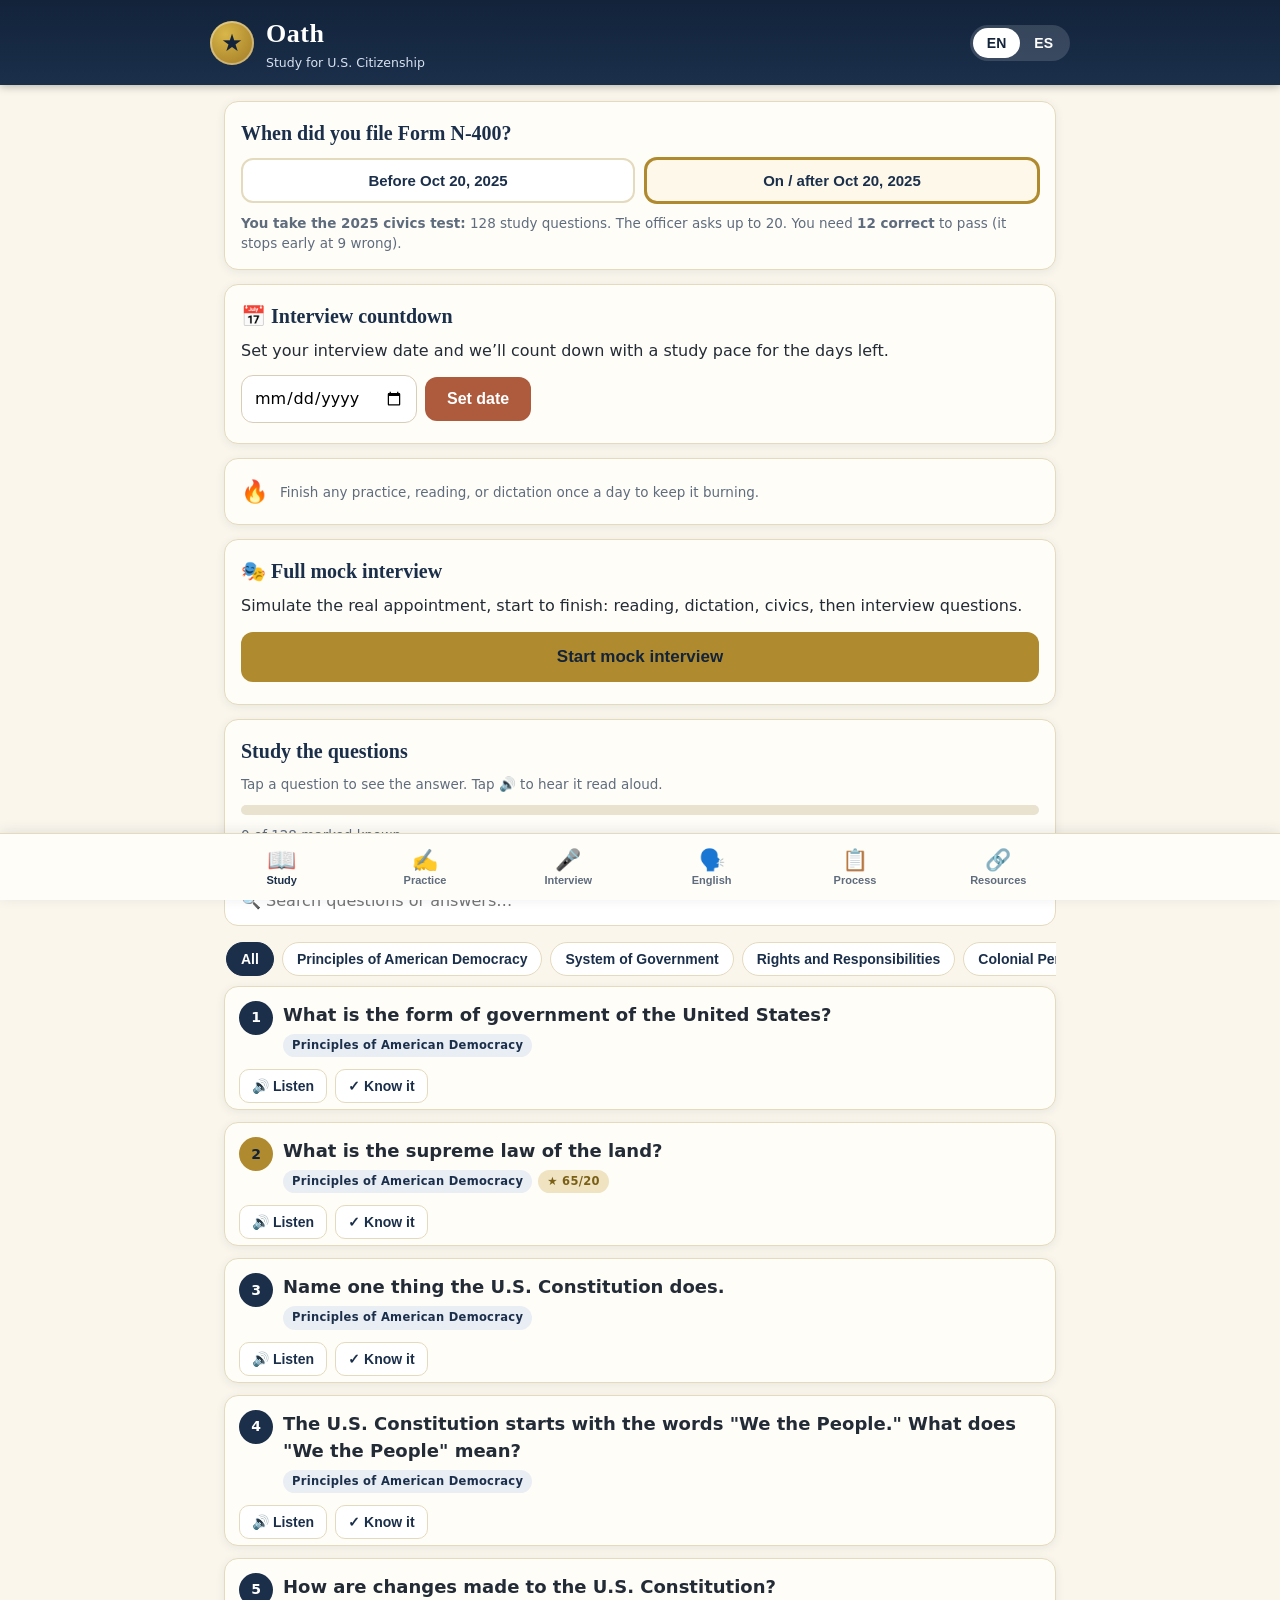
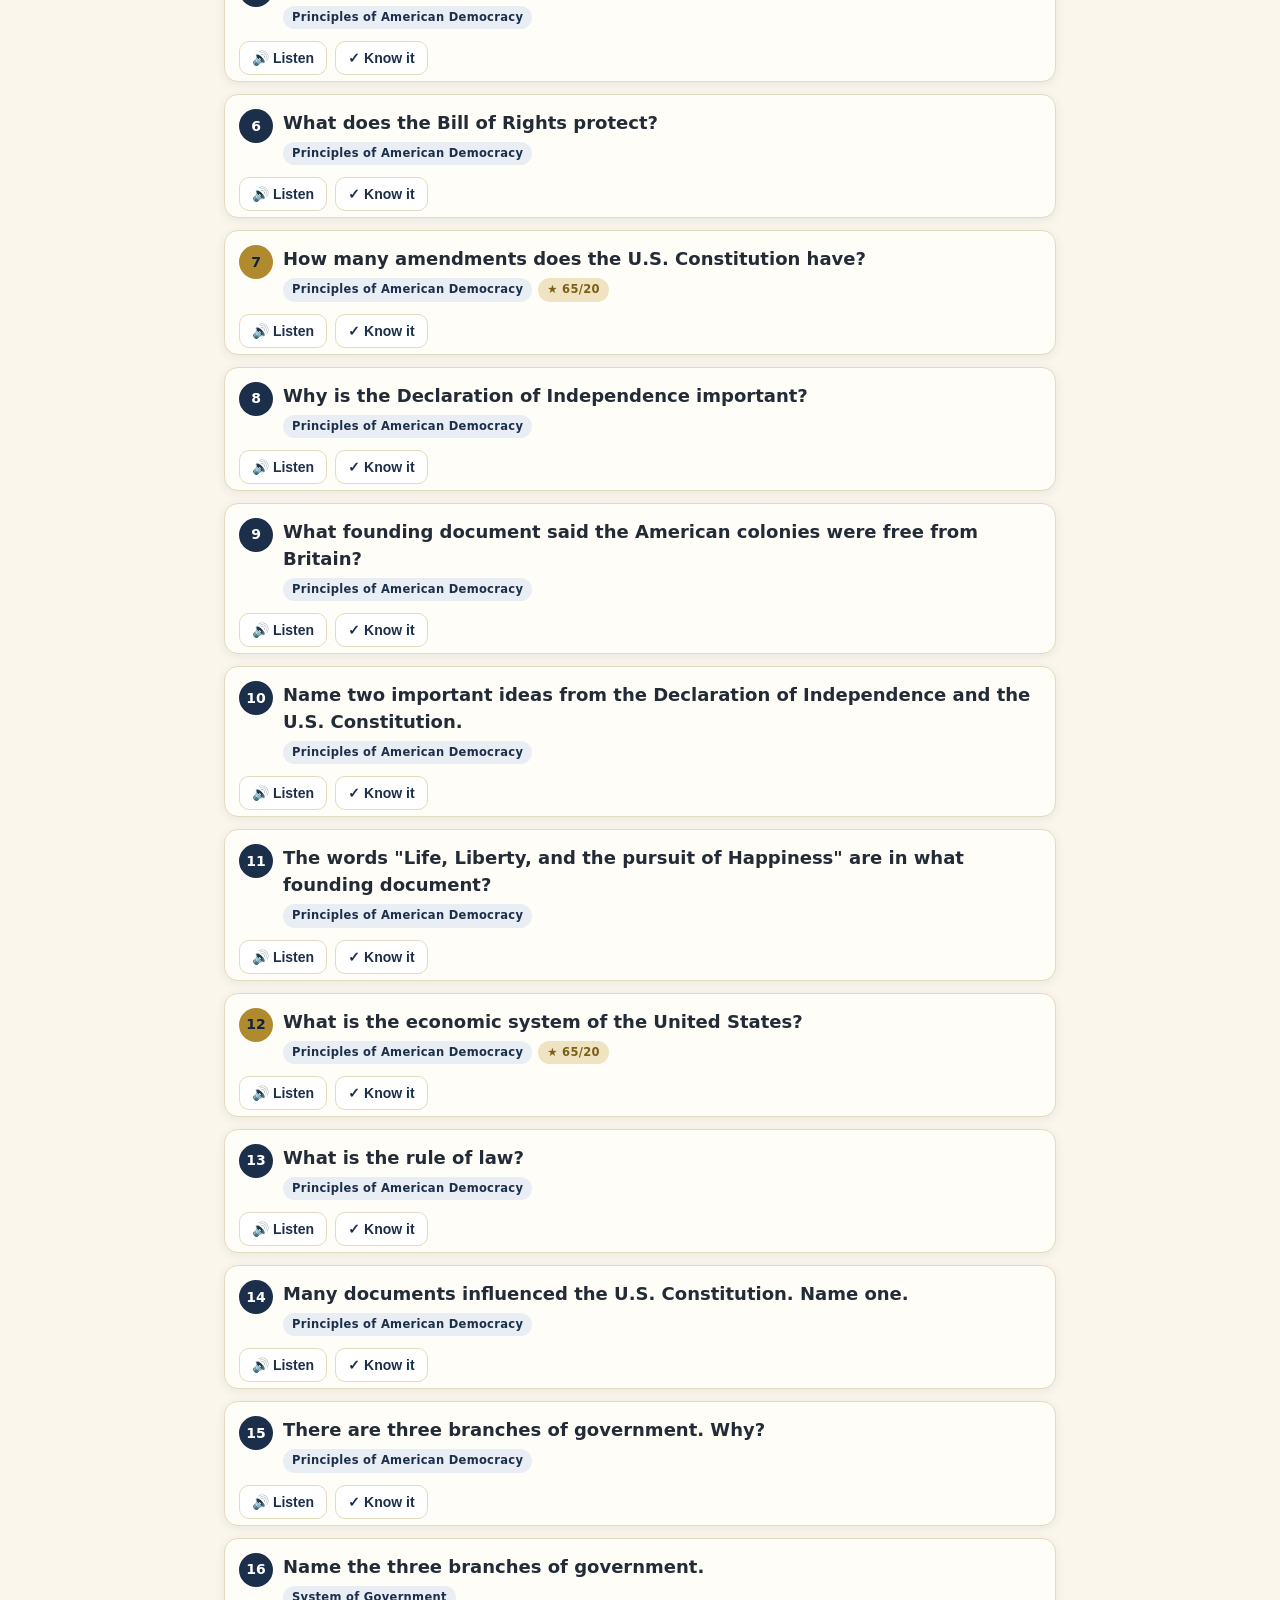
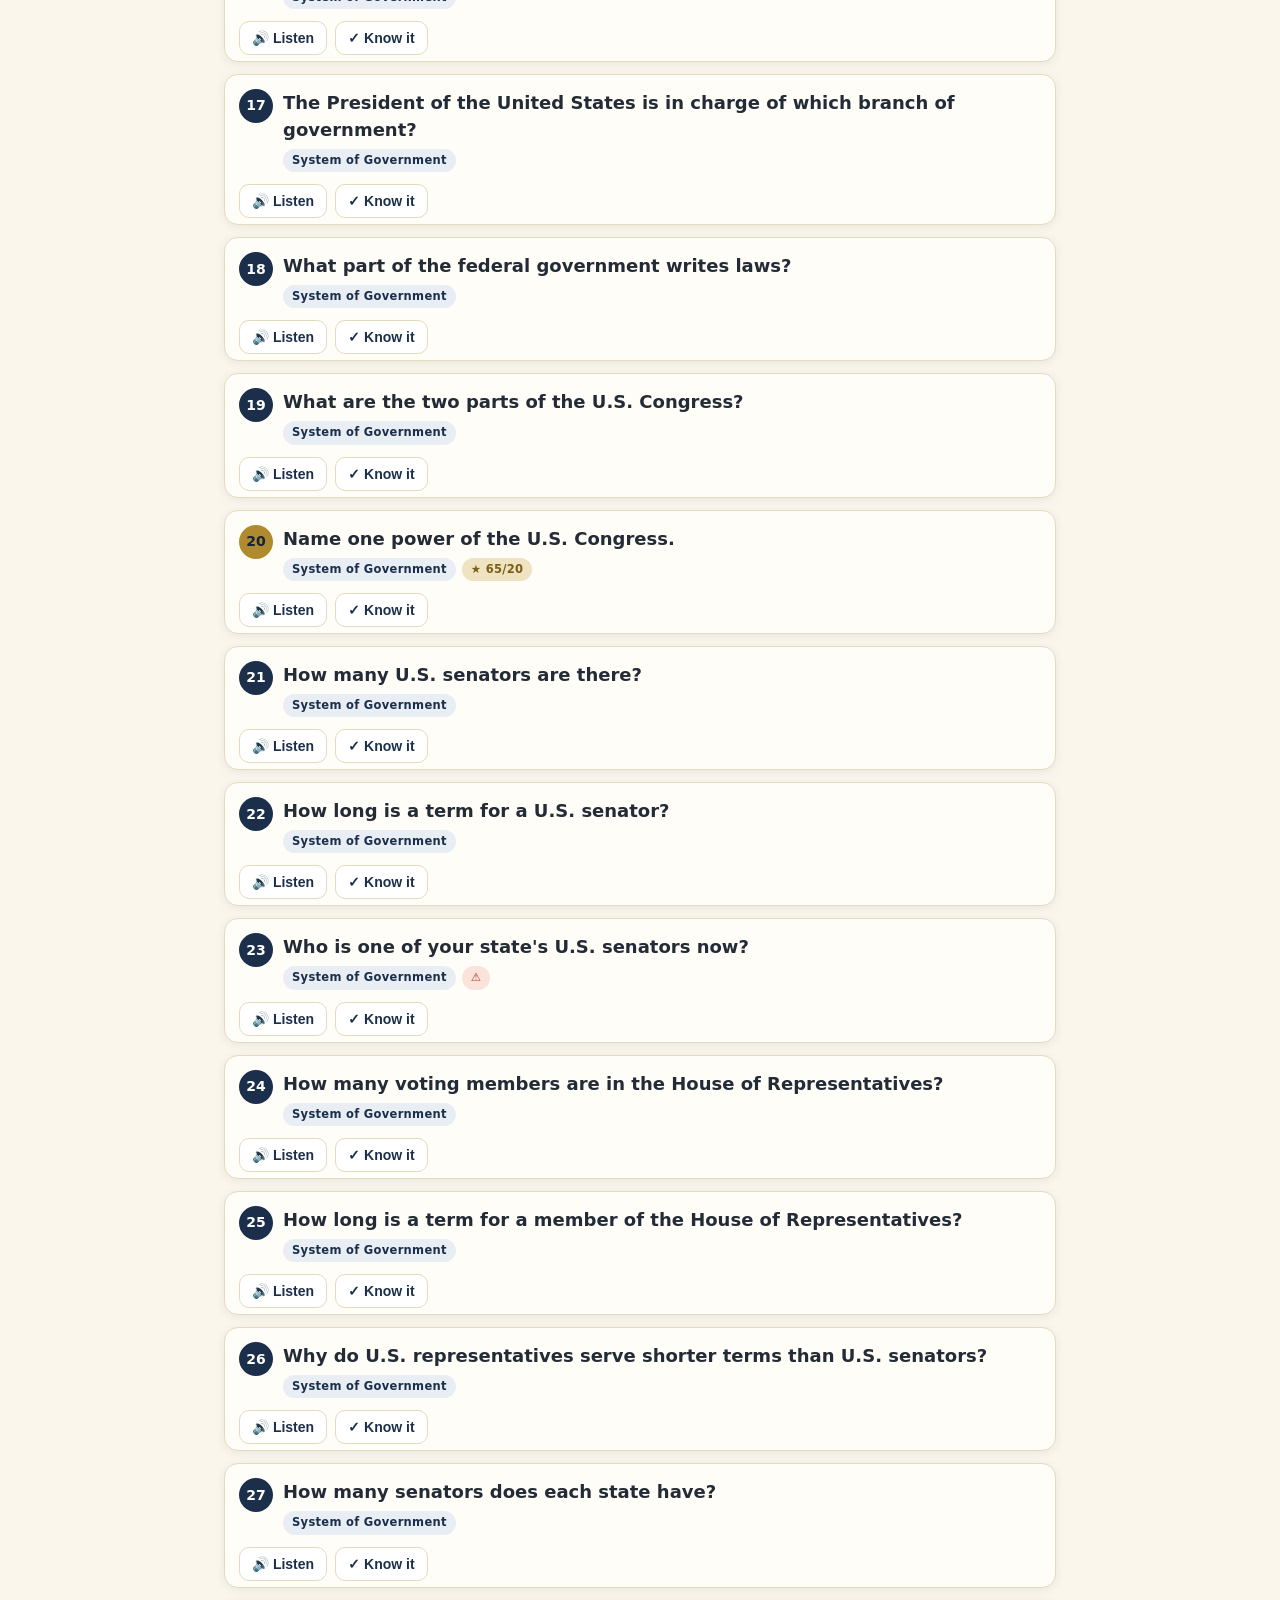
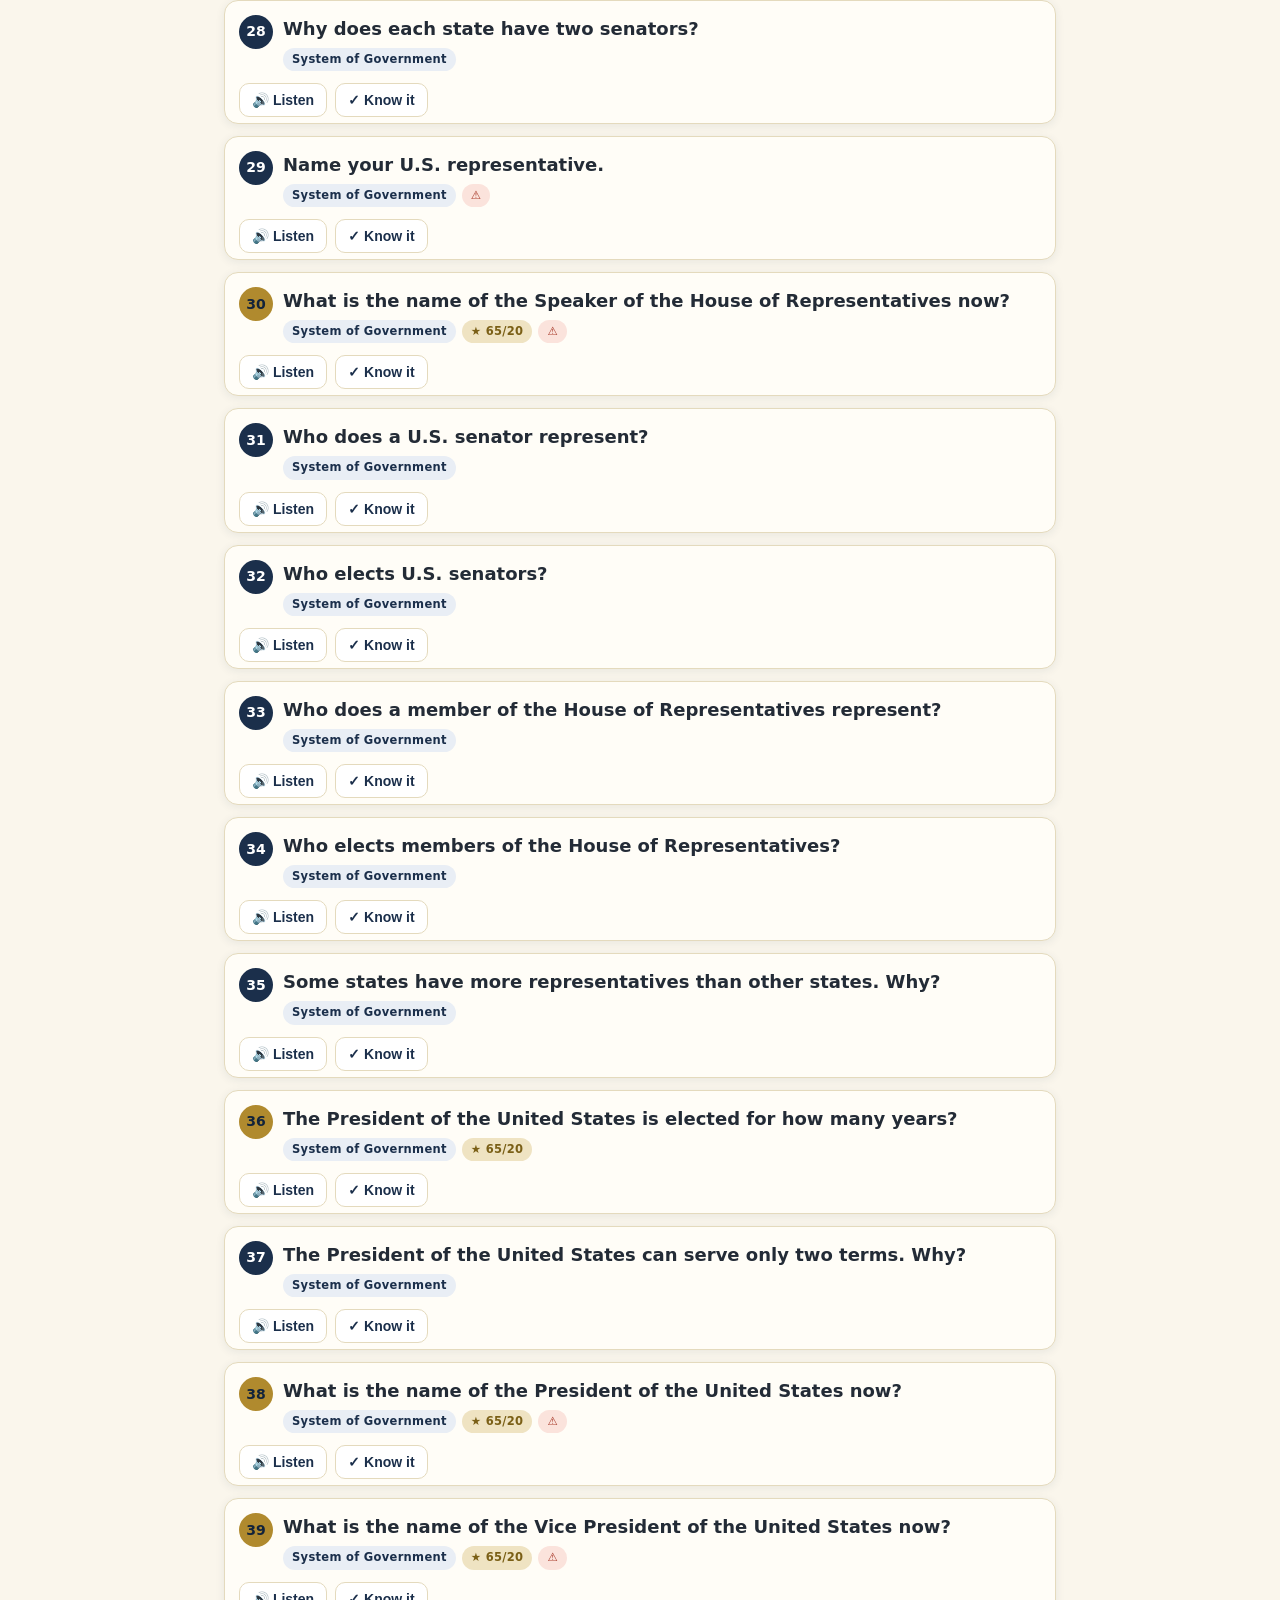
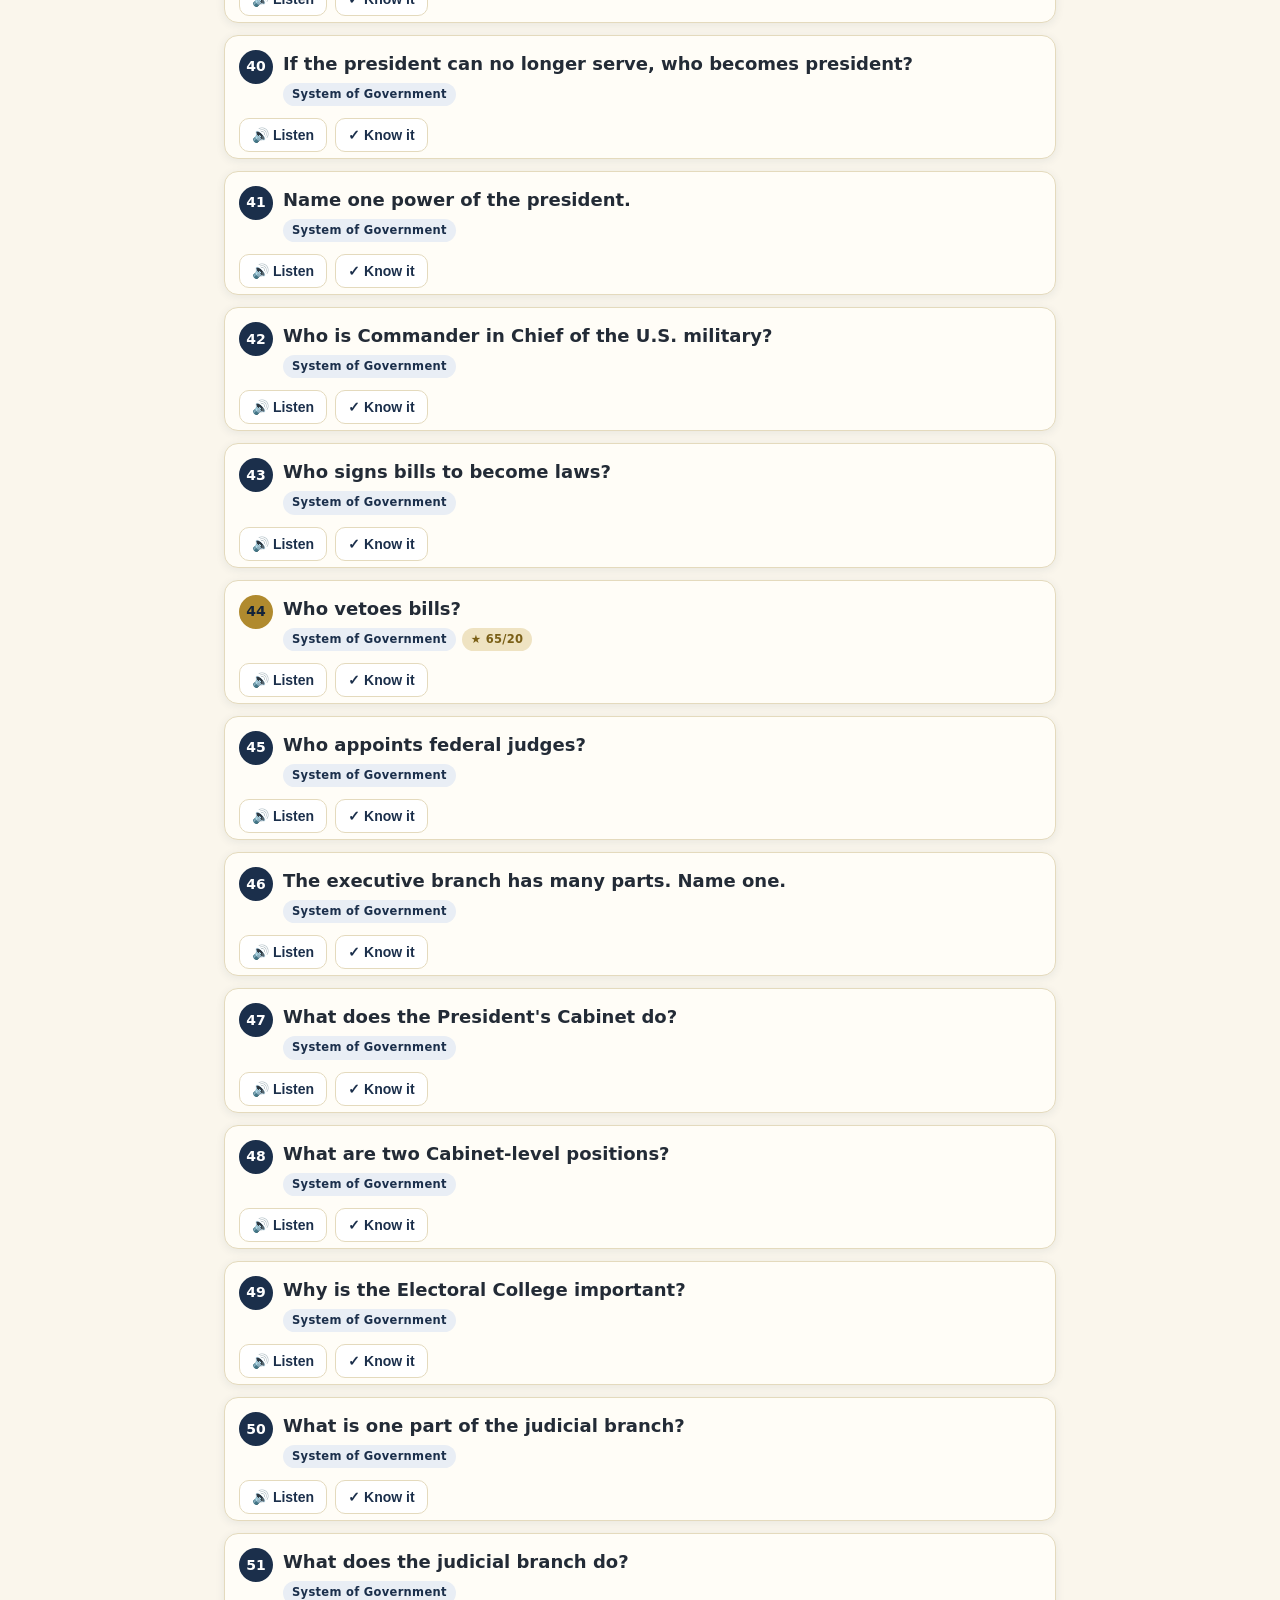
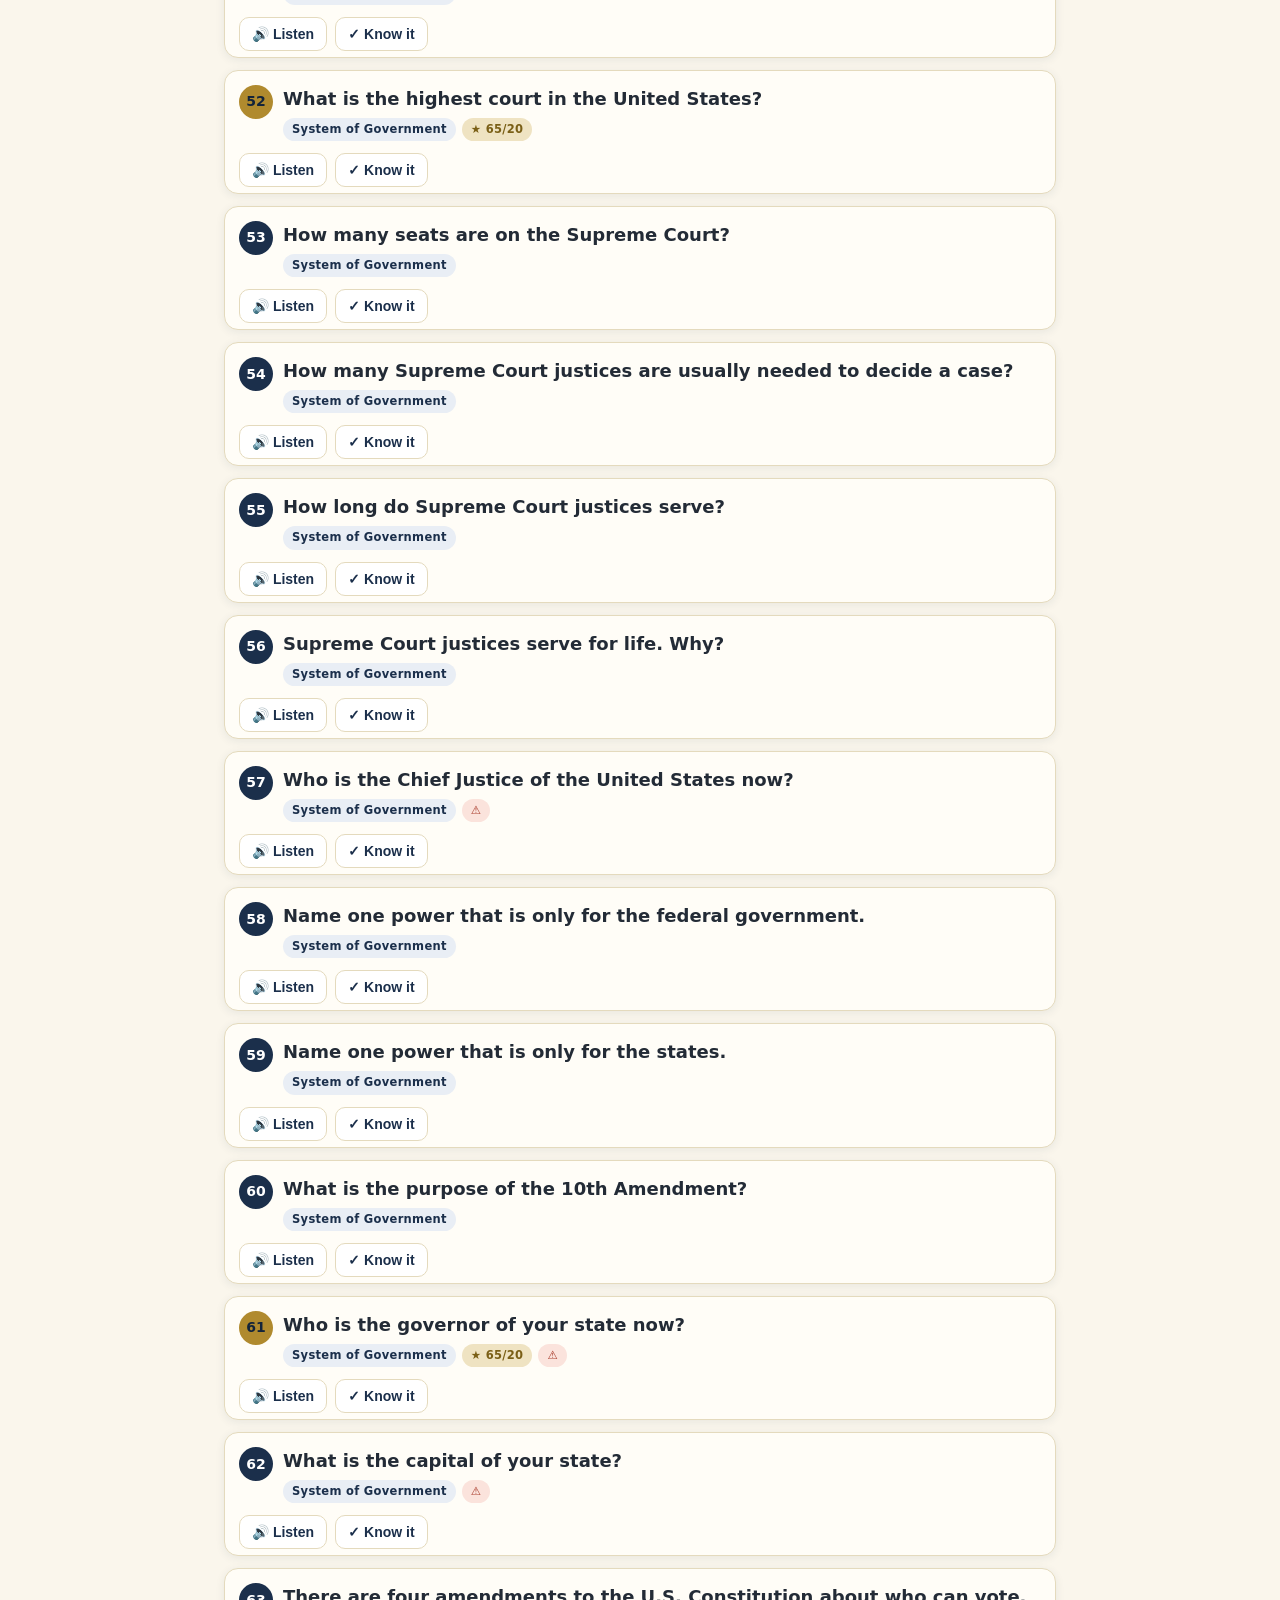
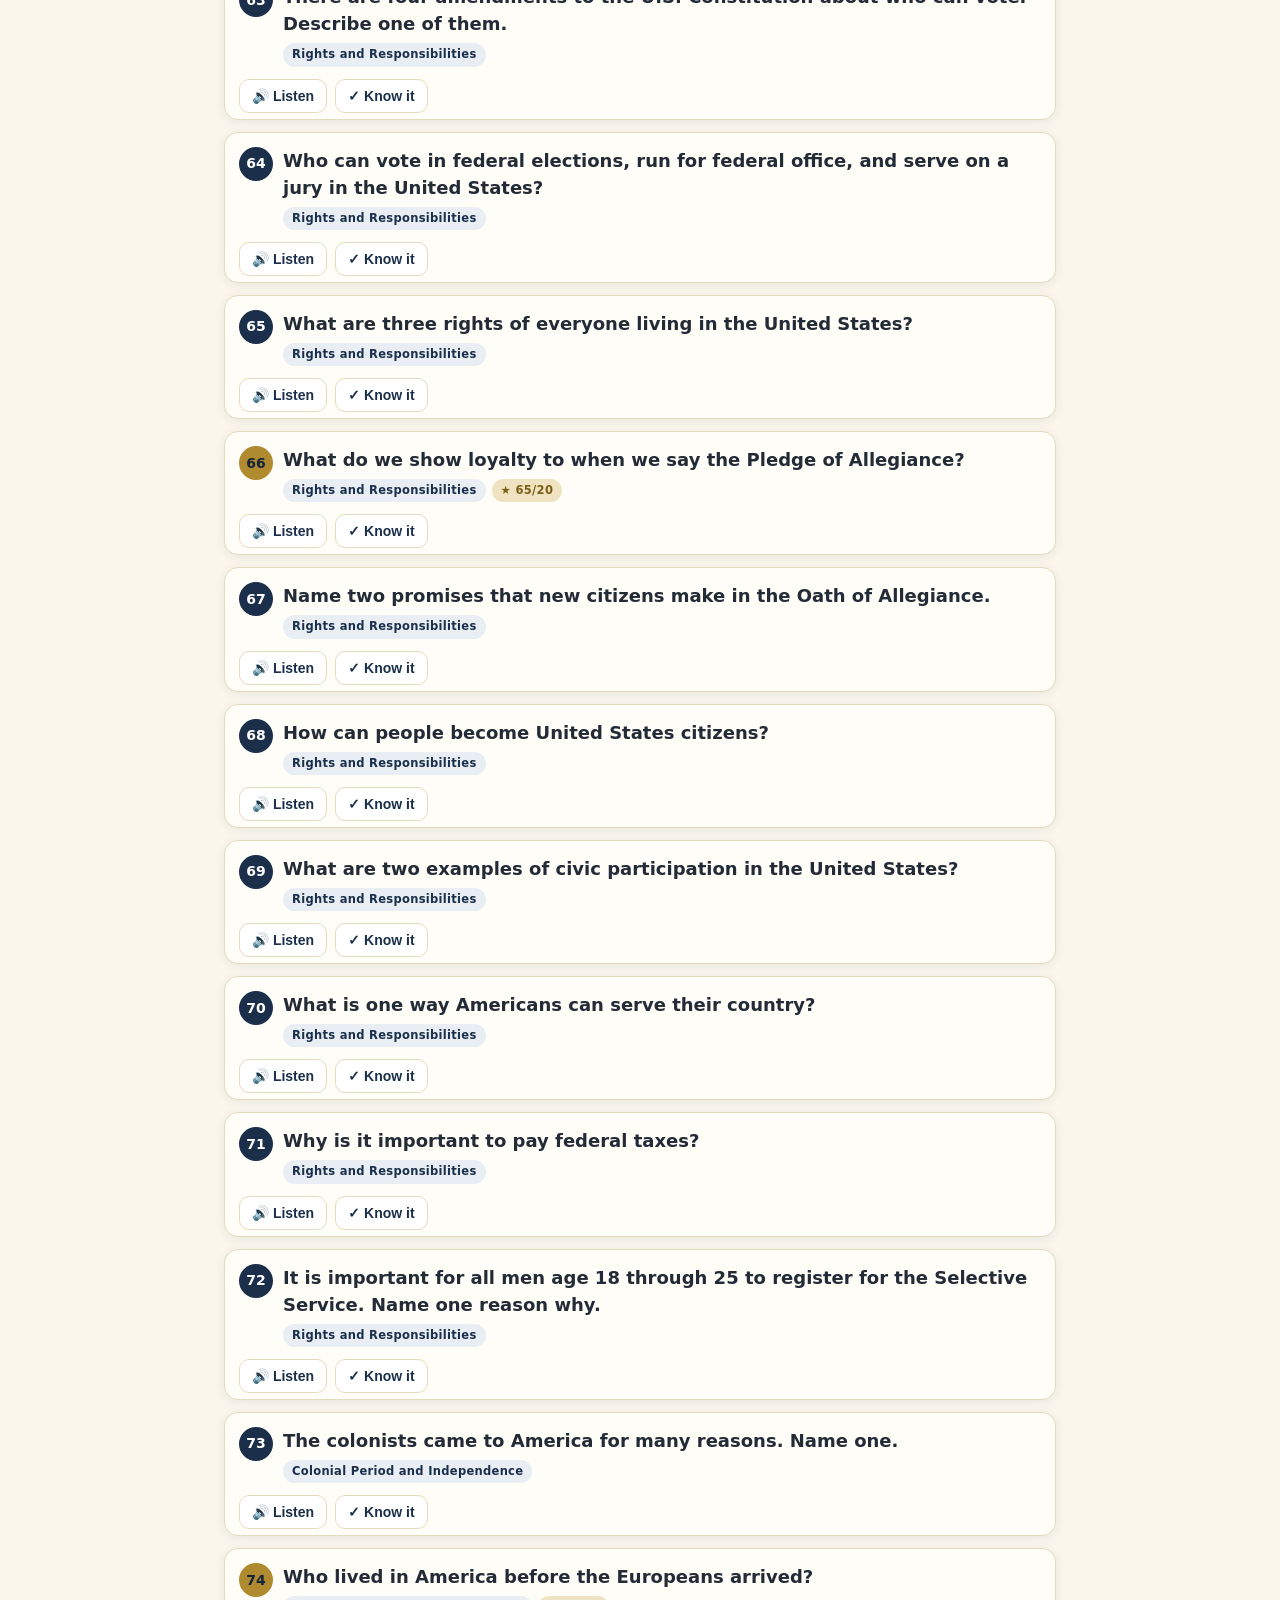
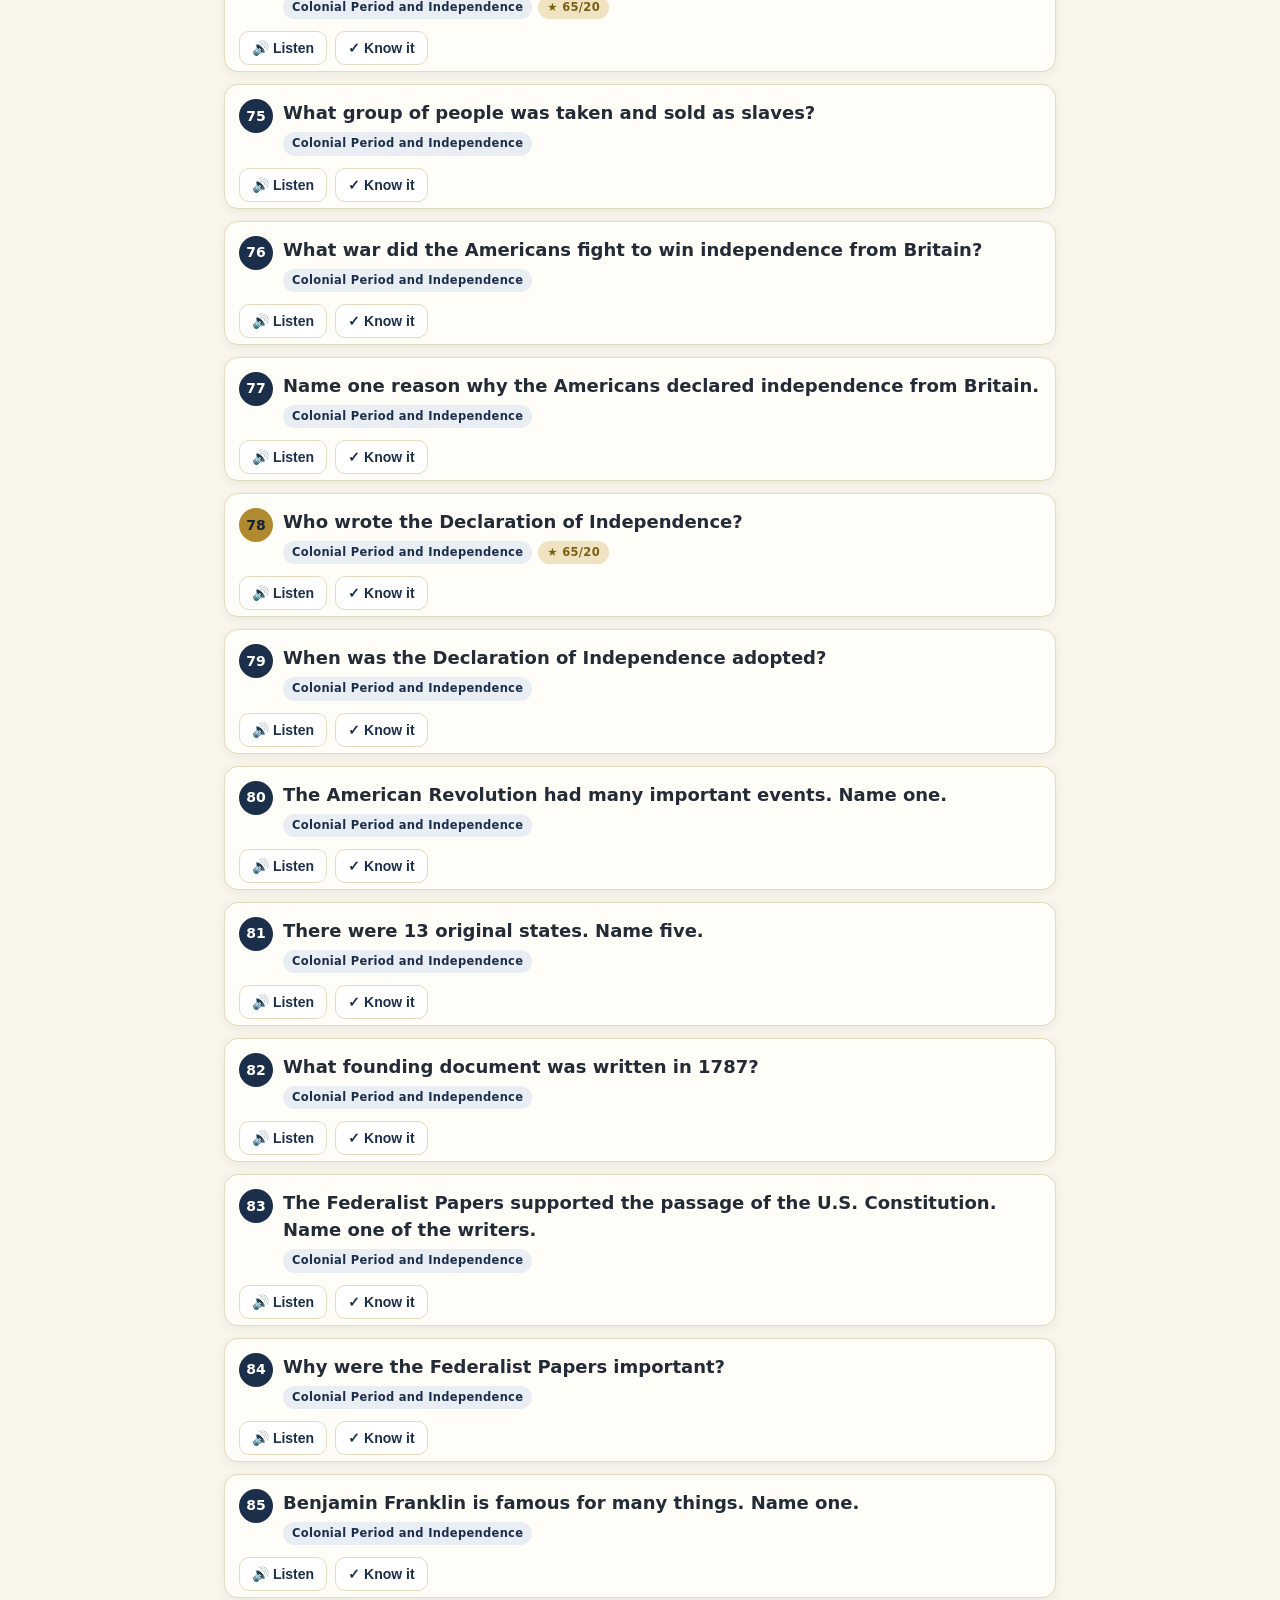
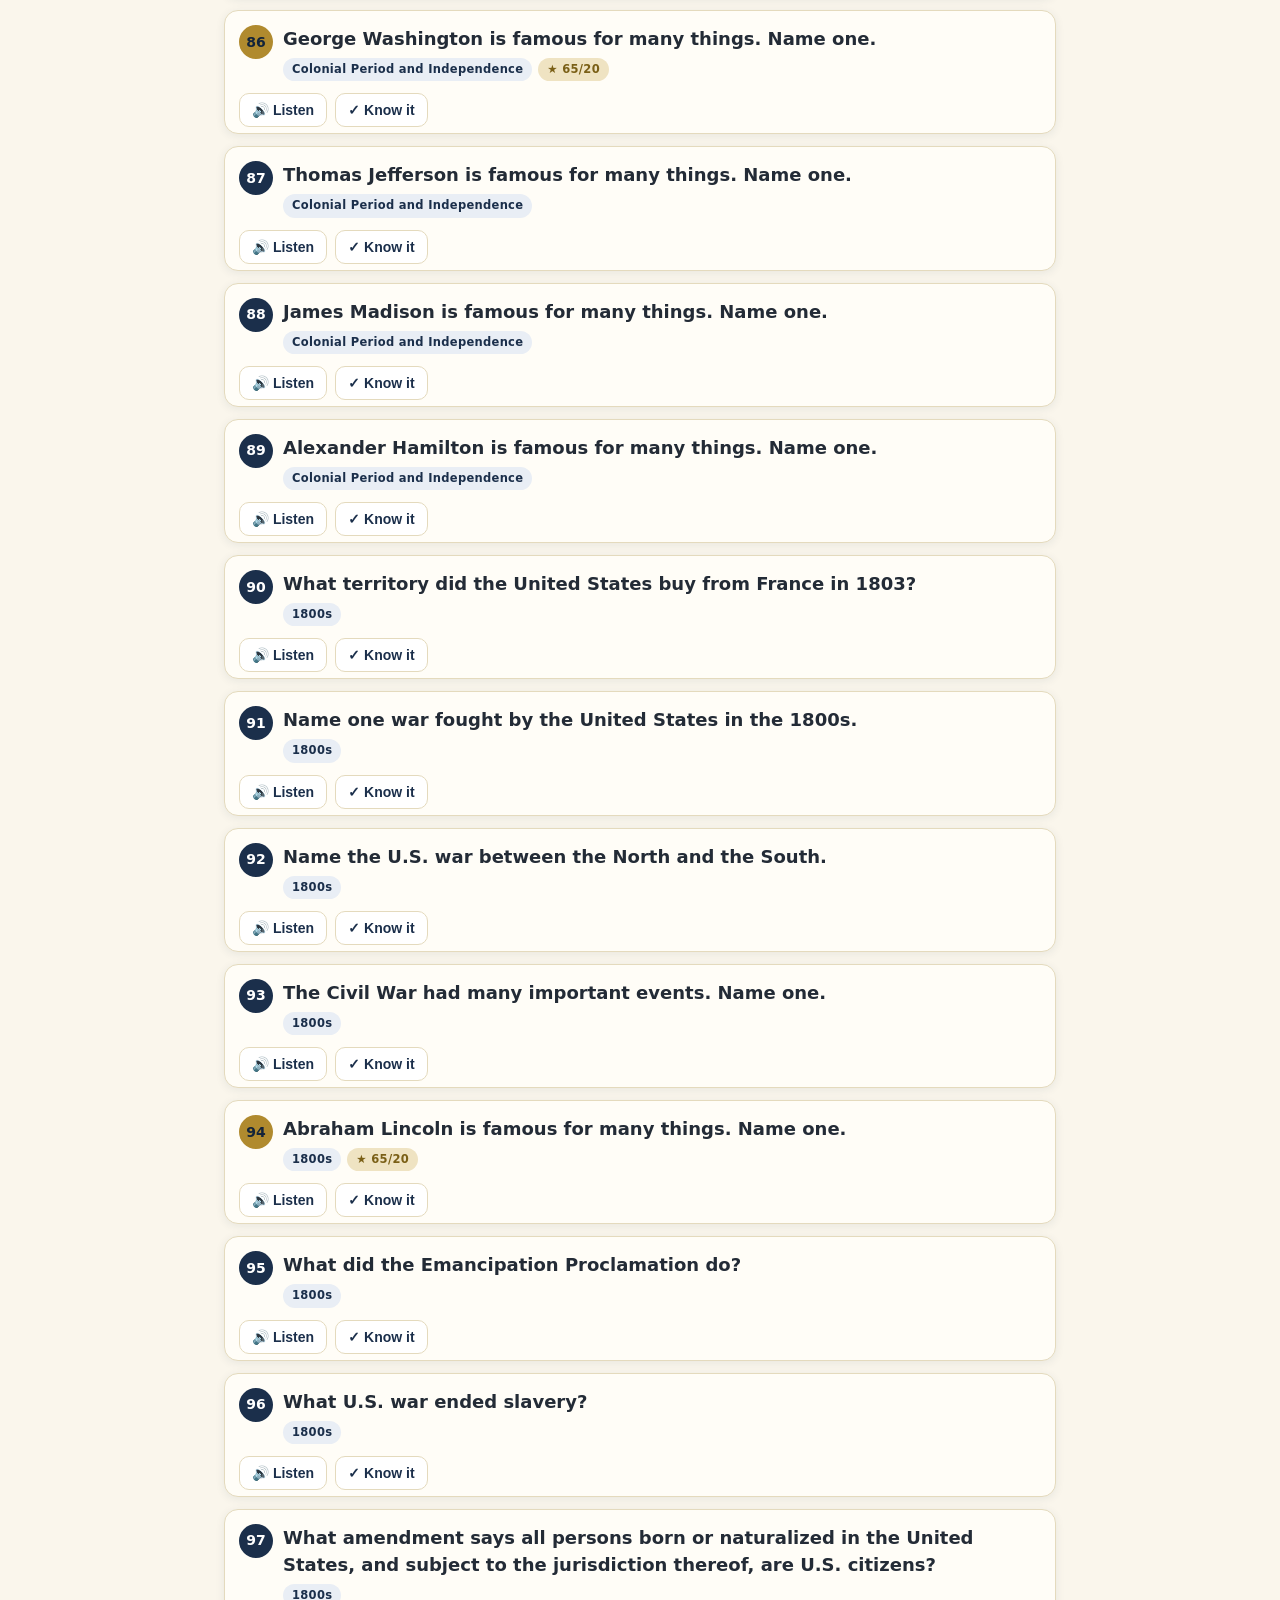
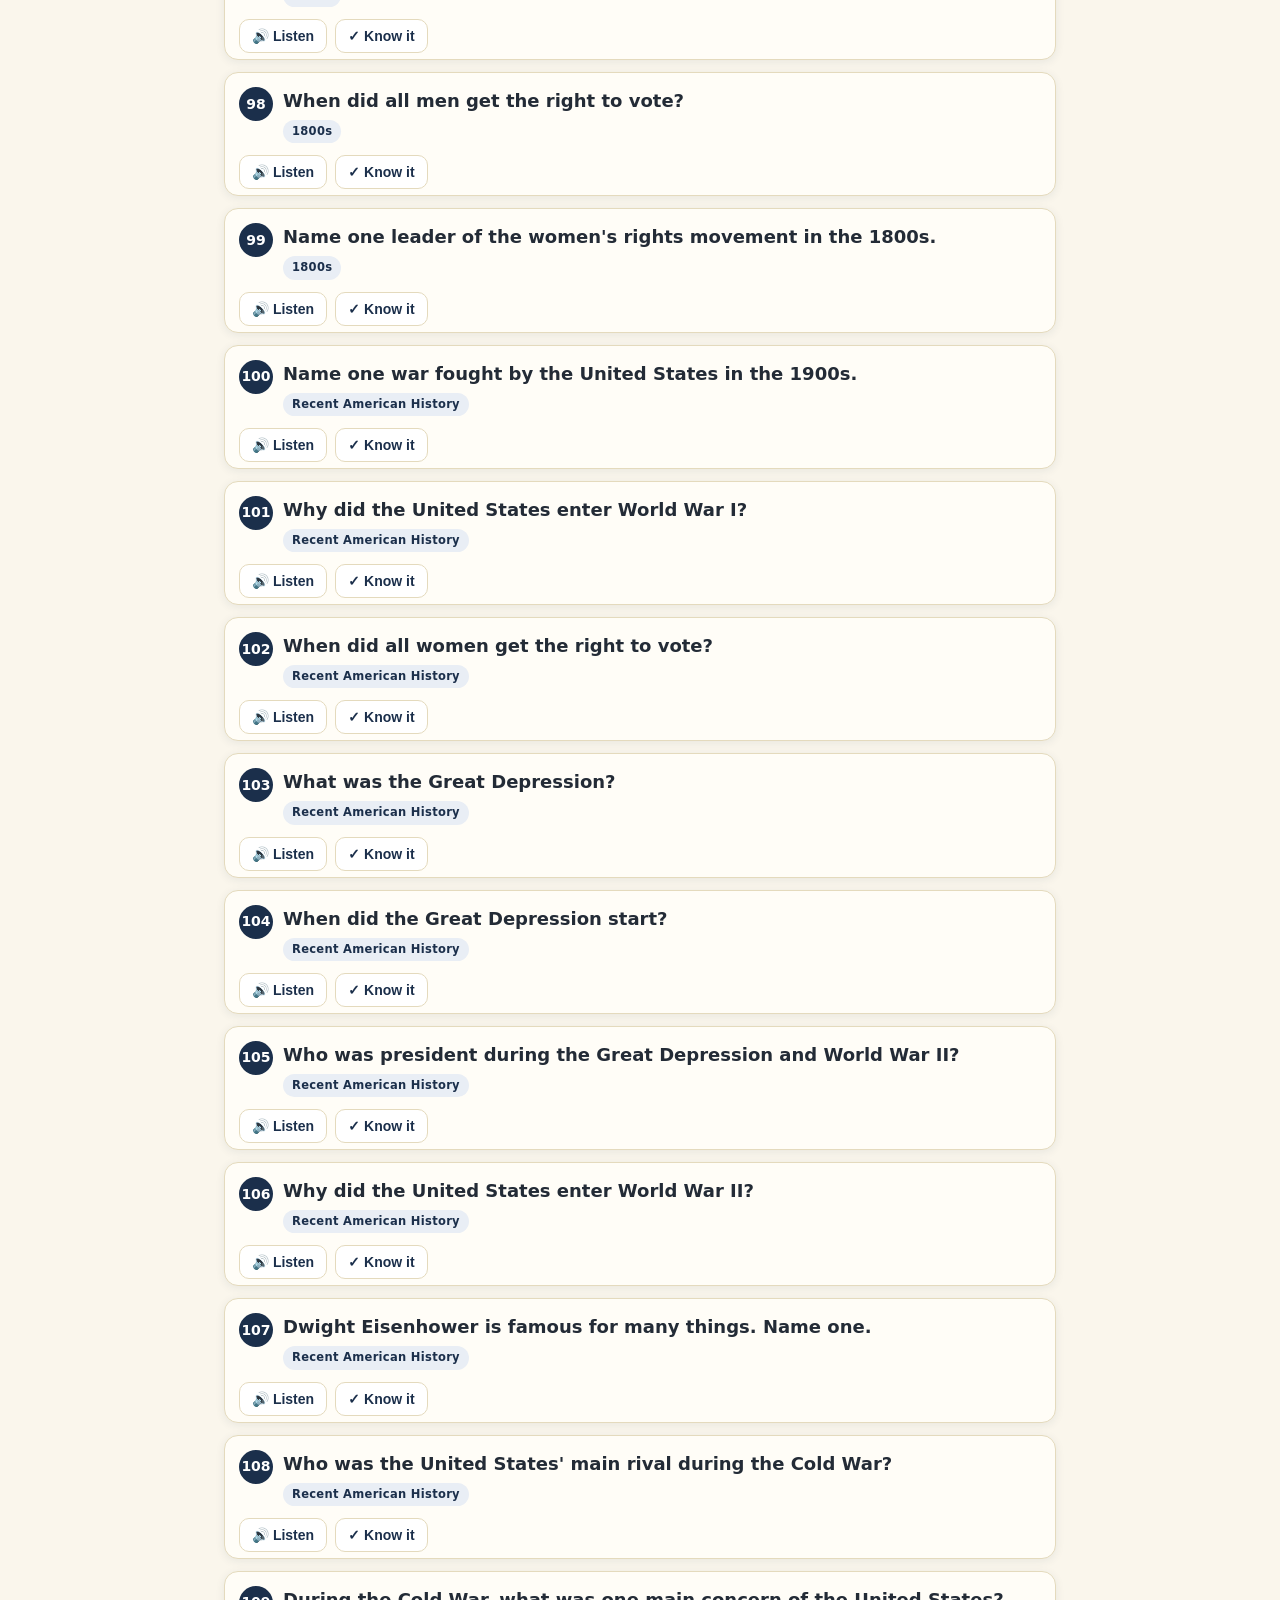
==== commit e0ceacd3: "v39: reduced-motion support and WCAG contrast fixes" ====
--- a/oath_v2.html
+++ b/oath_v2.html
@@ -73,7 +73,7 @@
 .qhead{display:flex; align-items:flex-start; gap:10px; padding:14px 14px 12px; cursor:pointer;}
 .qnum{flex:0 0 auto; width:34px; height:34px; border-radius:50%; background:var(--navy); color:#fff;
   display:flex; align-items:center; justify-content:center; font-weight:700; font-size:14px;}
-.qnum.star{background:var(--gold);}
+.qnum.star{background:var(--gold); color:#12233a;}
 .qtext{font-size:17px; font-weight:600; color:var(--ink); flex:1;}
 .qmeta{display:flex; gap:6px; align-items:center; margin-top:6px; flex-wrap:wrap;}
 .tag{font-size:11.5px; font-weight:700; padding:3px 9px; border-radius:999px; letter-spacing:.3px;}
@@ -117,7 +117,7 @@
 .btn{display:inline-block; border:0; border-radius:12px; padding:13px 22px; font-size:16px; font-weight:700;
   cursor:pointer; background:var(--navy); color:#fff; margin:6px 6px 6px 0;}
 .btn.gold{background:var(--gold); color:#12233a;}
-.btn.coral{background:#c26a4d; color:#fff;}
+.btn.coral{background:#ad5a3d; color:#fff;}
 .center{text-align:center;}
 .starscreen{text-align:center;}
 .starscreen .big{font-size:54px; line-height:1.2;}
@@ -187,10 +187,17 @@
 .chk .box{flex:0 0 22px; height:22px; border:2px solid #c9a227; border-radius:7px; display:flex; align-items:center; justify-content:center; color:#fff; font-size:14px; font-weight:800; margin-top:1px;}
 .chk.done .box{background:#2e7d32; border-color:#2e7d32;}
 .chk.done span:last-child{color:#6b7280; text-decoration:line-through;}
-.chk em{color:#9a7b2d; font-style:normal; font-size:12px;}
+.chk em{color:#8a6d25; font-style:normal; font-size:12px;}
 .chkh{margin:14px 0 4px; font-size:15px;}
 .chkbar{height:10px; background:#eee; border-radius:999px; overflow:hidden; margin:10px 0 4px;}
 .chkfill{height:100%; background:linear-gradient(90deg,#c9a227,#2e7d32); border-radius:999px; transition:width .3s;}
+@media (prefers-reduced-motion: reduce){
+  html{scroll-behavior:auto;}
+  .view.on{animation:none;}
+  .progress > div, .chkfill{transition:none;}
+  .btn:active, .iconbtn:active{transform:none;}
+  .tab.on .ti{transform:none;}
+}
 </style>
 </head>
 <body>
@@ -213,7 +220,7 @@
 </main>
 <nav class="tabs"><div class="tabs-inner" id="tabs"></div></nav>
 <footer class="disc" id="disclaimer"></footer>
-<script>const QUESTIONS = [{"n": 1, "cat": "Principles of American Democracy", "cat_es": "Principios de la democracia estadounidense", "q": {"en": "What is the form of government of the United States?", "es": "¿Cuál es la forma de gobierno de los Estados Unidos?"}, "a": {"en": ["Republic", "Constitution-based federal republic", "Representative democracy"], "es": ["República", "República federal basada en la Constitución", "Democracia representativa"]}, "star": false, "varies": null}, {"n": 2, "cat": "Principles of American Democracy", "cat_es": "Principios de la democracia estadounidense", "q": {"en": "What is the supreme law of the land?", "es": "¿Cuál es la ley suprema del país?"}, "a": {"en": ["(U.S.) Constitution"], "es": ["(La) Constitución (de EE. UU.)"]}, "star": true, "varies": null}, {"n": 3, "cat": "Principles of American Democracy", "cat_es": "Principios de la democracia estadounidense", "q": {"en": "Name one thing the U.S. Constitution does.", "es": "Nombre una cosa que hace la Constitución de EE. UU."}, "a": {"en": ["Forms the government", "Defines powers of government", "Defines the parts of government", "Protects the rights of the people"], "es": ["Forma el gobierno", "Define los poderes del gobierno", "Define las partes del gobierno", "Protege los derechos del pueblo"]}, "star": false, "varies": null}, {"n": 4, "cat": "Principles of American Democracy", "cat_es": "Principios de la democracia estadounidense", "q": {"en": "The U.S. Constitution starts with the words \"We the People.\" What does \"We the People\" mean?", "es": "La Constitución de EE. UU. comienza con las palabras «We the People» (Nosotros, el pueblo). ¿Qué significa «We the People»?"}, "a": {"en": ["Self-government", "Popular sovereignty", "Consent of the governed", "People should govern themselves", "(Example of) social contract"], "es": ["Autogobierno", "Soberanía popular", "Consentimiento de los gobernados", "El pueblo debe gobernarse a sí mismo", "(Ejemplo de) contrato social"]}, "star": false, "varies": null}, {"n": 5, "cat": "Principles of American Democracy", "cat_es": "Principios de la democracia estadounidense", "q": {"en": "How are changes made to the U.S. Constitution?", "es": "¿Cómo se hacen cambios a la Constitución de EE. UU.?"}, "a": {"en": ["Amendments", "The amendment process"], "es": ["Enmiendas", "El proceso de enmienda"]}, "star": false, "varies": null}, {"n": 6, "cat": "Principles of American Democracy", "cat_es": "Principios de la democracia estadounidense", "q": {"en": "What does the Bill of Rights protect?", "es": "¿Qué protege la Carta de Derechos?"}, "a": {"en": ["(The basic) rights of Americans", "(The basic) rights of people living in the United States"], "es": ["(Los) derechos básicos de los estadounidenses", "(Los) derechos básicos de las personas que viven en los Estados Unidos"]}, "star": false, "varies": null}, {"n": 7, "cat": "Principles of American Democracy", "cat_es": "Principios de la democracia estadounidense", "q": {"en": "How many amendments does the U.S. Constitution have?", "es": "¿Cuántas enmiendas tiene la Constitución de EE. UU.?"}, "a": {"en": ["Twenty-seven (27)"], "es": ["Veintisiete (27)"]}, "star": true, "varies": null}, {"n": 8, "cat": "Principles of American Democracy", "cat_es": "Principios de la democracia estadounidense", "q": {"en": "Why is the Declaration of Independence important?", "es": "¿Por qué es importante la Declaración de Independencia?"}, "a": {"en": ["It says America is free from British control.", "It says all people are created equal.", "It identifies inherent rights.", "It identifies individual freedoms."], "es": ["Dice que los Estados Unidos son libres del control británico.", "Dice que todas las personas son creadas iguales.", "Identifica derechos inherentes.", "Identifica libertades individuales."]}, "star": false, "varies": null}, {"n": 9, "cat": "Principles of American Democracy", "cat_es": "Principios de la democracia estadounidense", "q": {"en": "What founding document said the American colonies were free from Britain?", "es": "¿Qué documento fundacional dijo que las colonias americanas eran libres de Gran Bretaña?"}, "a": {"en": ["Declaration of Independence"], "es": ["La Declaración de Independencia"]}, "star": false, "varies": null}, {"n": 10, "cat": "Principles of American Democracy", "cat_es": "Principios de la democracia estadounidense", "q": {"en": "Name two important ideas from the Declaration of Independence and the U.S. Constitution.", "es": "Nombre dos ideas importantes de la Declaración de Independencia y la Constitución de EE. UU."}, "a": {"en": ["Equality", "Liberty", "Social contract", "Natural rights", "Limited government", "Self-government"], "es": ["Igualdad", "Libertad", "Contrato social", "Derechos naturales", "Gobierno limitado", "Autogobierno"]}, "star": false, "varies": null}, {"n": 11, "cat": "Principles of American Democracy", "cat_es": "Principios de la democracia estadounidense", "q": {"en": "The words \"Life, Liberty, and the pursuit of Happiness\" are in what founding document?", "es": "¿En qué documento fundacional están las palabras «Life, Liberty, and the pursuit of Happiness» (La vida, la libertad y la búsqueda de la felicidad)?"}, "a": {"en": ["Declaration of Independence"], "es": ["La Declaración de Independencia"]}, "star": false, "varies": null}, {"n": 12, "cat": "Principles of American Democracy", "cat_es": "Principios de la democracia estadounidense", "q": {"en": "What is the economic system of the United States?", "es": "¿Cuál es el sistema económico de los Estados Unidos?"}, "a": {"en": ["Capitalism", "Free market economy"], "es": ["Capitalismo", "Economía de libre mercado"]}, "star": true, "varies": null}, {"n": 13, "cat": "Principles of American Democracy", "cat_es": "Principios de la democracia estadounidense", "q": {"en": "What is the rule of law?", "es": "¿Qué es el estado de derecho?"}, "a": {"en": ["Everyone must follow the law.", "Leaders must obey the law.", "Government must obey the law.", "No one is above the law."], "es": ["Todos deben obedecer la ley.", "Los líderes deben obedecer la ley.", "El gobierno debe obedecer la ley.", "Nadie está por encima de la ley."]}, "star": false, "varies": null}, {"n": 14, "cat": "Principles of American Democracy", "cat_es": "Principios de la democracia estadounidense", "q": {"en": "Many documents influenced the U.S. Constitution. Name one.", "es": "Muchos documentos influyeron en la Constitución de EE. UU. Nombre uno."}, "a": {"en": ["Declaration of Independence", "Articles of Confederation", "Federalist Papers", "Anti-Federalist Papers", "Virginia Declaration of Rights", "Fundamental Orders of Connecticut", "Mayflower Compact", "Iroquois Great Law of Peace"], "es": ["La Declaración de Independencia", "Los Artículos de la Confederación", "Los Documentos Federalistas", "Los Documentos Antifederalistas", "La Declaración de Derechos de Virginia", "Las Órdenes Fundamentales de Connecticut", "El Pacto del Mayflower", "La Gran Ley de Paz de los iroqueses"]}, "star": false, "varies": null}, {"n": 15, "cat": "Principles of American Democracy", "cat_es": "Principios de la democracia estadounidense", "q": {"en": "There are three branches of government. Why?", "es": "Hay tres ramas del gobierno. ¿Por qué?"}, "a": {"en": ["So one part does not become too powerful", "Checks and balances", "Separation of powers"], "es": ["Para que ninguna parte se vuelva demasiado poderosa", "Frenos y contrapesos", "Separación de poderes"]}, "star": false, "varies": null}, {"n": 16, "cat": "System of Government", "cat_es": "Sistema de gobierno", "q": {"en": "Name the three branches of government.", "es": "Nombre las tres ramas del gobierno."}, "a": {"en": ["Legislative, executive, and judicial", "Congress, president, and the courts"], "es": ["Legislativa, ejecutiva y judicial", "El Congreso, el presidente y los tribunales"]}, "star": false, "varies": null}, {"n": 17, "cat": "System of Government", "cat_es": "Sistema de gobierno", "q": {"en": "The President of the United States is in charge of which branch of government?", "es": "¿De qué rama del gobierno está a cargo el presidente de los Estados Unidos?"}, "a": {"en": ["Executive branch"], "es": ["La rama ejecutiva"]}, "star": false, "varies": null}, {"n": 18, "cat": "System of Government", "cat_es": "Sistema de gobierno", "q": {"en": "What part of the federal government writes laws?", "es": "¿Qué parte del gobierno federal escribe las leyes?"}, "a": {"en": ["(U.S.) Congress", "(U.S. or national) legislature", "Legislative branch"], "es": ["(El) Congreso (de EE. UU.)", "(La) legislatura (de EE. UU. o nacional)", "La rama legislativa"]}, "star": false, "varies": null}, {"n": 19, "cat": "System of Government", "cat_es": "Sistema de gobierno", "q": {"en": "What are the two parts of the U.S. Congress?", "es": "¿Cuáles son las dos partes del Congreso de EE. UU.?"}, "a": {"en": ["Senate and House (of Representatives)"], "es": ["El Senado y la Cámara (de Representantes)"]}, "star": false, "varies": null}, {"n": 20, "cat": "System of Government", "cat_es": "Sistema de gobierno", "q": {"en": "Name one power of the U.S. Congress.", "es": "Nombre un poder del Congreso de EE. UU."}, "a": {"en": ["Writes laws", "Declares war", "Makes the federal budget"], "es": ["Escribe las leyes", "Declara la guerra", "Elabora el presupuesto federal"]}, "star": true, "varies": null}, {"n": 21, "cat": "System of Government", "cat_es": "Sistema de gobierno", "q": {"en": "How many U.S. senators are there?", "es": "¿Cuántos senadores de EE. UU. hay?"}, "a": {"en": ["One hundred (100)"], "es": ["Cien (100)"]}, "star": false, "varies": null}, {"n": 22, "cat": "System of Government", "cat_es": "Sistema de gobierno", "q": {"en": "How long is a term for a U.S. senator?", "es": "¿Cuánto dura el mandato de un senador de EE. UU.?"}, "a": {"en": ["Six (6) years"], "es": ["Seis (6) años"]}, "star": false, "varies": null}, {"n": 23, "cat": "System of Government", "cat_es": "Sistema de gobierno", "q": {"en": "Who is one of your state's U.S. senators now?", "es": "¿Quién es uno de los senadores de EE. UU. de su estado actualmente?"}, "a": {"en": ["VARIES (by state; D.C./territories: no U.S. senators)"], "es": ["VARÍA (según el estado; D.C./territorios: no tienen senadores de EE. UU.)"]}, "star": false, "varies": "senators"}, {"n": 24, "cat": "System of Government", "cat_es": "Sistema de gobierno", "q": {"en": "How many voting members are in the House of Representatives?", "es": "¿Cuántos miembros votantes hay en la Cámara de Representantes?"}, "a": {"en": ["Four hundred thirty-five (435)"], "es": ["Cuatrocientos treinta y cinco (435)"]}, "star": false, "varies": null}, {"n": 25, "cat": "System of Government", "cat_es": "Sistema de gobierno", "q": {"en": "How long is a term for a member of the House of Representatives?", "es": "¿Cuánto dura el mandato de un miembro de la Cámara de Representantes?"}, "a": {"en": ["Two (2) years"], "es": ["Dos (2) años"]}, "star": false, "varies": null}, {"n": 26, "cat": "System of Government", "cat_es": "Sistema de gobierno", "q": {"en": "Why do U.S. representatives serve shorter terms than U.S. senators?", "es": "¿Por qué los representantes de EE. UU. tienen mandatos más cortos que los senadores?"}, "a": {"en": ["To more closely follow public opinion"], "es": ["Para seguir más de cerca la opinión pública"]}, "star": false, "varies": null}, {"n": 27, "cat": "System of Government", "cat_es": "Sistema de gobierno", "q": {"en": "How many senators does each state have?", "es": "¿Cuántos senadores tiene cada estado?"}, "a": {"en": ["Two (2)"], "es": ["Dos (2)"]}, "star": false, "varies": null}, {"n": 28, "cat": "System of Government", "cat_es": "Sistema de gobierno", "q": {"en": "Why does each state have two senators?", "es": "¿Por qué cada estado tiene dos senadores?"}, "a": {"en": ["Equal representation (for small states)", "The Great Compromise (Connecticut Compromise)"], "es": ["Representación igualitaria (para los estados pequeños)", "El Gran Compromiso (Compromiso de Connecticut)"]}, "star": false, "varies": null}, {"n": 29, "cat": "System of Government", "cat_es": "Sistema de gobierno", "q": {"en": "Name your U.S. representative.", "es": "Nombre a su representante de EE. UU."}, "a": {"en": ["VARIES (by congressional district)"], "es": ["VARÍA (según el distrito congresional)"]}, "star": false, "varies": "representative"}, {"n": 30, "cat": "System of Government", "cat_es": "Sistema de gobierno", "q": {"en": "What is the name of the Speaker of the House of Representatives now?", "es": "¿Cómo se llama el presidente de la Cámara de Representantes actualmente?"}, "a": {"en": ["VARIES — Mike Johnson (verified Sept 2026)"], "es": ["VARÍA — Mike Johnson (verificado en septiembre de 2026)"]}, "star": true, "varies": "speaker"}, {"n": 31, "cat": "System of Government", "cat_es": "Sistema de gobierno", "q": {"en": "Who does a U.S. senator represent?", "es": "¿A quién representa un senador de EE. UU.?"}, "a": {"en": ["Citizens of their state", "People of their state"], "es": ["A los ciudadanos de su estado", "A la gente de su estado"]}, "star": false, "varies": null}, {"n": 32, "cat": "System of Government", "cat_es": "Sistema de gobierno", "q": {"en": "Who elects U.S. senators?", "es": "¿Quién elige a los senadores de EE. UU.?"}, "a": {"en": ["Citizens from their state"], "es": ["Los ciudadanos de su estado"]}, "star": false, "varies": null}, {"n": 33, "cat": "System of Government", "cat_es": "Sistema de gobierno", "q": {"en": "Who does a member of the House of Representatives represent?", "es": "¿A quién representa un miembro de la Cámara de Representantes?"}, "a": {"en": ["Citizens in their (congressional) district", "People from their (congressional) district"], "es": ["A los ciudadanos de su distrito (congresional)", "A la gente de su distrito (congresional)"]}, "star": false, "varies": null}, {"n": 34, "cat": "System of Government", "cat_es": "Sistema de gobierno", "q": {"en": "Who elects members of the House of Representatives?", "es": "¿Quién elige a los miembros de la Cámara de Representantes?"}, "a": {"en": ["Citizens from their (congressional) district"], "es": ["Los ciudadanos de su distrito (congresional)"]}, "star": false, "varies": null}, {"n": 35, "cat": "System of Government", "cat_es": "Sistema de gobierno", "q": {"en": "Some states have more representatives than other states. Why?", "es": "Algunos estados tienen más representantes que otros estados. ¿Por qué?"}, "a": {"en": ["(Because of) the state's population", "(Because) they have more people"], "es": ["(Por) la población del estado", "(Porque) tienen más gente"]}, "star": false, "varies": null}, {"n": 36, "cat": "System of Government", "cat_es": "Sistema de gobierno", "q": {"en": "The President of the United States is elected for how many years?", "es": "¿Por cuántos años se elige al presidente de los Estados Unidos?"}, "a": {"en": ["Four (4) years"], "es": ["Cuatro (4) años"]}, "star": true, "varies": null}, {"n": 37, "cat": "System of Government", "cat_es": "Sistema de gobierno", "q": {"en": "The President of the United States can serve only two terms. Why?", "es": "El presidente de los Estados Unidos solo puede servir dos mandatos. ¿Por qué?"}, "a": {"en": ["(Because of) the 22nd Amendment", "To keep the president from becoming too powerful"], "es": ["(Por) la Enmienda 22", "Para evitar que el presidente se vuelva demasiado poderoso"]}, "star": false, "varies": null}, {"n": 38, "cat": "System of Government", "cat_es": "Sistema de gobierno", "q": {"en": "What is the name of the President of the United States now?", "es": "¿Cómo se llama el presidente de los Estados Unidos actualmente?"}, "a": {"en": ["VARIES — Donald Trump (verified Sept 2026)"], "es": ["VARÍA — Donald Trump (verificado en septiembre de 2026)"]}, "star": true, "varies": "president"}, {"n": 39, "cat": "System of Government", "cat_es": "Sistema de gobierno", "q": {"en": "What is the name of the Vice President of the United States now?", "es": "¿Cómo se llama el vicepresidente de los Estados Unidos actualmente?"}, "a": {"en": ["VARIES — JD Vance (verified Sept 2026)"], "es": ["VARÍA — JD Vance (verificado en septiembre de 2026)"]}, "star": true, "varies": "vice president"}, {"n": 40, "cat": "System of Government", "cat_es": "Sistema de gobierno", "q": {"en": "If the president can no longer serve, who becomes president?", "es": "Si el presidente ya no puede servir, ¿quién se convierte en presidente?"}, "a": {"en": ["The Vice President (of the United States)"], "es": ["El vicepresidente (de los Estados Unidos)"]}, "star": false, "varies": null}, {"n": 41, "cat": "System of Government", "cat_es": "Sistema de gobierno", "q": {"en": "Name one power of the president.", "es": "Nombre un poder del presidente."}, "a": {"en": ["Signs bills into law", "Vetoes bills", "Enforces laws", "Commander in Chief (of the military)", "Chief diplomat", "Appoints federal judges"], "es": ["Firma proyectos de ley para convertirlos en leyes", "Veta proyectos de ley", "Hace cumplir las leyes", "Comandante en jefe (del ejército)", "Jefe diplomático", "Nombra jueces federales"]}, "star": false, "varies": null}, {"n": 42, "cat": "System of Government", "cat_es": "Sistema de gobierno", "q": {"en": "Who is Commander in Chief of the U.S. military?", "es": "¿Quién es el comandante en jefe del ejército de EE. UU.?"}, "a": {"en": ["The President (of the United States)"], "es": ["El presidente (de los Estados Unidos)"]}, "star": false, "varies": null}, {"n": 43, "cat": "System of Government", "cat_es": "Sistema de gobierno", "q": {"en": "Who signs bills to become laws?", "es": "¿Quién firma los proyectos de ley para convertirlos en leyes?"}, "a": {"en": ["The President (of the United States)"], "es": ["El presidente (de los Estados Unidos)"]}, "star": false, "varies": null}, {"n": 44, "cat": "System of Government", "cat_es": "Sistema de gobierno", "q": {"en": "Who vetoes bills?", "es": "¿Quién veta los proyectos de ley?"}, "a": {"en": ["The President (of the United States)"], "es": ["El presidente (de los Estados Unidos)"]}, "star": true, "varies": null}, {"n": 45, "cat": "System of Government", "cat_es": "Sistema de gobierno", "q": {"en": "Who appoints federal judges?", "es": "¿Quién nombra a los jueces federales?"}, "a": {"en": ["The President (of the United States)"], "es": ["El presidente (de los Estados Unidos)"]}, "star": false, "varies": null}, {"n": 46, "cat": "System of Government", "cat_es": "Sistema de gobierno", "q": {"en": "The executive branch has many parts. Name one.", "es": "La rama ejecutiva tiene muchas partes. Nombre una."}, "a": {"en": ["President (of the United States)", "Cabinet", "Federal departments and agencies"], "es": ["El presidente (de los Estados Unidos)", "El gabinete", "Departamentos y agencias federales"]}, "star": false, "varies": null}, {"n": 47, "cat": "System of Government", "cat_es": "Sistema de gobierno", "q": {"en": "What does the President's Cabinet do?", "es": "¿Qué hace el gabinete del presidente?"}, "a": {"en": ["Advises the President (of the United States)"], "es": ["Asesora al presidente (de los Estados Unidos)"]}, "star": false, "varies": null}, {"n": 48, "cat": "System of Government", "cat_es": "Sistema de gobierno", "q": {"en": "What are two Cabinet-level positions?", "es": "¿Cuáles son dos puestos a nivel de gabinete?"}, "a": {"en": ["Attorney General", "Secretary of Agriculture", "Secretary of Commerce", "Secretary of Education", "Secretary of Energy", "Secretary of Health and Human Services", "Secretary of Homeland Security", "Secretary of Housing and Urban Development", "Secretary of the Interior", "Secretary of Labor", "Secretary of State", "Secretary of Transportation", "Secretary of the Treasury", "Secretary of Veterans Affairs", "Secretary of War (Defense)", "Vice President", "Administrator of the Environmental Protection Agency", "Administrator of the Small Business Administration", "Director of the Central Intelligence Agency", "Director of the Office of Management and Budget", "Director of National Intelligence", "United States Trade Representative"], "es": ["Fiscal General", "Secretario de Agricultura", "Secretario de Comercio", "Secretario de Educación", "Secretario de Energía", "Secretario de Salud y Servicios Humanos", "Secretario de Seguridad Nacional", "Secretario de Vivienda y Desarrollo Urbano", "Secretario del Interior", "Secretario de Trabajo", "Secretario de Estado", "Secretario de Transporte", "Secretario del Tesoro", "Secretario de Asuntos de Veteranos", "Secretario de Guerra (Defensa)", "Vicepresidente", "Administrador de la Agencia de Protección Ambiental", "Administrador de la Agencia Federal de Pequeños Negocios", "Director de la Agencia Central de Inteligencia", "Director de la Oficina de Administración y Presupuesto", "Director de Inteligencia Nacional", "Representante Comercial de los Estados Unidos"]}, "star": false, "varies": null}, {"n": 49, "cat": "System of Government", "cat_es": "Sistema de gobierno", "q": {"en": "Why is the Electoral College important?", "es": "¿Por qué es importante el Colegio Electoral?"}, "a": {"en": ["It decides who is elected president.", "It provides a compromise between the popular election of the president and congressional selection."], "es": ["Decide quién es elegido presidente.", "Proporciona un compromiso entre la elección popular del presidente y la selección por el Congreso."]}, "star": false, "varies": null}, {"n": 50, "cat": "System of Government", "cat_es": "Sistema de gobierno", "q": {"en": "What is one part of the judicial branch?", "es": "¿Cuál es una parte de la rama judicial?"}, "a": {"en": ["Supreme Court", "Federal Courts"], "es": ["La Corte Suprema", "Los tribunales federales"]}, "star": false, "varies": null}, {"n": 51, "cat": "System of Government", "cat_es": "Sistema de gobierno", "q": {"en": "What does the judicial branch do?", "es": "¿Qué hace la rama judicial?"}, "a": {"en": ["Reviews laws", "Explains laws", "Resolves disputes (disagreements) about the law", "Decides if a law goes against the (U.S.) Constitution"], "es": ["Revisa las leyes", "Explica las leyes", "Resuelve disputas (desacuerdos) sobre la ley", "Decide si una ley va en contra de la Constitución (de EE. UU.)"]}, "star": false, "varies": null}, {"n": 52, "cat": "System of Government", "cat_es": "Sistema de gobierno", "q": {"en": "What is the highest court in the United States?", "es": "¿Cuál es el tribunal más alto de los Estados Unidos?"}, "a": {"en": ["Supreme Court"], "es": ["La Corte Suprema"]}, "star": true, "varies": null}, {"n": 53, "cat": "System of Government", "cat_es": "Sistema de gobierno", "q": {"en": "How many seats are on the Supreme Court?", "es": "¿Cuántos puestos hay en la Corte Suprema?"}, "a": {"en": ["Nine (9)"], "es": ["Nueve (9)"]}, "star": false, "varies": null}, {"n": 54, "cat": "System of Government", "cat_es": "Sistema de gobierno", "q": {"en": "How many Supreme Court justices are usually needed to decide a case?", "es": "¿Cuántos jueces de la Corte Suprema se necesitan normalmente para decidir un caso?"}, "a": {"en": ["Five (5)"], "es": ["Cinco (5)"]}, "star": false, "varies": null}, {"n": 55, "cat": "System of Government", "cat_es": "Sistema de gobierno", "q": {"en": "How long do Supreme Court justices serve?", "es": "¿Cuánto tiempo sirven los jueces de la Corte Suprema?"}, "a": {"en": ["(For) life", "Lifetime appointment", "(Until) retirement"], "es": ["(De por) vida", "Nombramiento vitalicio", "(Hasta la) jubilación"]}, "star": false, "varies": null}, {"n": 56, "cat": "System of Government", "cat_es": "Sistema de gobierno", "q": {"en": "Supreme Court justices serve for life. Why?", "es": "Los jueces de la Corte Suprema sirven de por vida. ¿Por qué?"}, "a": {"en": ["To be independent (of politics)", "To limit outside (political) influence"], "es": ["Para ser independientes (de la política)", "Para limitar la influencia (política) externa"]}, "star": false, "varies": null}, {"n": 57, "cat": "System of Government", "cat_es": "Sistema de gobierno", "q": {"en": "Who is the Chief Justice of the United States now?", "es": "¿Quién es el presidente de la Corte Suprema de los Estados Unidos actualmente?"}, "a": {"en": ["VARIES — John Roberts (verified Sept 2026)"], "es": ["VARÍA — John Roberts (verificado en septiembre de 2026)"]}, "star": false, "varies": "chief justice"}, {"n": 58, "cat": "System of Government", "cat_es": "Sistema de gobierno", "q": {"en": "Name one power that is only for the federal government.", "es": "Nombre un poder que es solo del gobierno federal."}, "a": {"en": ["Print paper money", "Mint coins", "Declare war", "Create an army", "Make treaties", "Set foreign policy"], "es": ["Imprimir papel moneda", "Acuñar monedas", "Declarar la guerra", "Crear un ejército", "Hacer tratados", "Establecer la política exterior"]}, "star": false, "varies": null}, {"n": 59, "cat": "System of Government", "cat_es": "Sistema de gobierno", "q": {"en": "Name one power that is only for the states.", "es": "Nombre un poder que es solo de los estados."}, "a": {"en": ["Provide schooling and education", "Provide protection (police)", "Provide safety (fire departments)", "Give a driver's license", "Approve zoning and land use"], "es": ["Proporcionar educación", "Proporcionar protección (policía)", "Proporcionar seguridad (bomberos)", "Dar licencias de conducir", "Aprobar la zonificación y el uso de la tierra"]}, "star": false, "varies": null}, {"n": 60, "cat": "System of Government", "cat_es": "Sistema de gobierno", "q": {"en": "What is the purpose of the 10th Amendment?", "es": "¿Cuál es el propósito de la Enmienda 10?"}, "a": {"en": ["(It states that the) powers not given to the federal government belong to the states or to the people."], "es": ["(Establece que) los poderes no otorgados al gobierno federal pertenecen a los estados o al pueblo."]}, "star": false, "varies": null}, {"n": 61, "cat": "System of Government", "cat_es": "Sistema de gobierno", "q": {"en": "Who is the governor of your state now?", "es": "¿Quién es el gobernador de su estado actualmente?"}, "a": {"en": ["VARIES (by state; D.C. has no governor)"], "es": ["VARÍA (según el estado; D.C. no tiene gobernador)"]}, "star": true, "varies": "governor"}, {"n": 62, "cat": "System of Government", "cat_es": "Sistema de gobierno", "q": {"en": "What is the capital of your state?", "es": "¿Cuál es la capital de su estado?"}, "a": {"en": ["VARIES (by state)"], "es": ["VARÍA (según el estado)"]}, "star": false, "varies": "state capital"}, {"n": 63, "cat": "Rights and Responsibilities", "cat_es": "Derechos y responsabilidades", "q": {"en": "There are four amendments to the U.S. Constitution about who can vote. Describe one of them.", "es": "Hay cuatro enmiendas a la Constitución de EE. UU. sobre quién puede votar. Describa una de ellas."}, "a": {"en": ["Citizens eighteen (18) and older (can vote).", "You don't have to pay (a poll tax) to vote.", "Any citizen can vote. (Women and men can vote).", "A male citizen of any race (can vote)."], "es": ["Los ciudadanos de dieciocho (18) años o más (pueden votar).", "No tiene que pagar (un impuesto electoral) para votar.", "Cualquier ciudadano puede votar. (Las mujeres y los hombres pueden votar).", "Un ciudadano varón de cualquier raza (puede votar)."]}, "star": false, "varies": null}, {"n": 64, "cat": "Rights and Responsibilities", "cat_es": "Derechos y responsabilidades", "q": {"en": "Who can vote in federal elections, run for federal office, and serve on a jury in the United States?", "es": "¿Quién puede votar en elecciones federales, postularse para un cargo federal y servir en un jurado en los Estados Unidos?"}, "a": {"en": ["Citizens", "Citizens of the United States", "U.S. citizens"], "es": ["Los ciudadanos", "Los ciudadanos de los Estados Unidos", "Los ciudadanos estadounidenses"]}, "star": false, "varies": null}, {"n": 65, "cat": "Rights and Responsibilities", "cat_es": "Derechos y responsabilidades", "q": {"en": "What are three rights of everyone living in the United States?", "es": "¿Cuáles son tres derechos de todas las personas que viven en los Estados Unidos?"}, "a": {"en": ["Freedom of expression", "Freedom of speech", "Freedom of assembly", "Freedom to petition the government", "Freedom of religion", "The right to bear arms"], "es": ["Libertad de expresión", "Libertad de palabra", "Libertad de reunión", "Libertad de petición al gobierno", "Libertad de religión", "El derecho a portar armas"]}, "star": false, "varies": null}, {"n": 66, "cat": "Rights and Responsibilities", "cat_es": "Derechos y responsabilidades", "q": {"en": "What do we show loyalty to when we say the Pledge of Allegiance?", "es": "¿A qué mostramos lealtad cuando decimos el Juramento a la Bandera?"}, "a": {"en": ["The United States", "The flag"], "es": ["A los Estados Unidos", "A la bandera"]}, "star": true, "varies": null}, {"n": 67, "cat": "Rights and Responsibilities", "cat_es": "Derechos y responsabilidades", "q": {"en": "Name two promises that new citizens make in the Oath of Allegiance.", "es": "Nombre dos promesas que hacen los nuevos ciudadanos en el Juramento de Lealtad."}, "a": {"en": ["Give up loyalty to other countries", "Defend the (U.S.) Constitution", "Obey the laws of the United States", "Serve in the military (if needed)", "Serve (help, do important work for) the nation (if needed)", "Be loyal to the United States"], "es": ["Renunciar a la lealtad a otros países", "Defender la Constitución (de EE. UU.)", "Obedecer las leyes de los Estados Unidos", "Servir en el ejército (si es necesario)", "Servir (ayudar, hacer trabajo importante para) a la nación (si es necesario)", "Ser leal a los Estados Unidos"]}, "star": false, "varies": null}, {"n": 68, "cat": "Rights and Responsibilities", "cat_es": "Derechos y responsabilidades", "q": {"en": "How can people become United States citizens?", "es": "¿Cómo pueden las personas convertirse en ciudadanos de los Estados Unidos?"}, "a": {"en": ["Be born in the United States, under the conditions set by the 14th Amendment", "Naturalize", "Derive citizenship (under conditions set by Congress)"], "es": ["Nacer en los Estados Unidos, bajo las condiciones establecidas por la Enmienda 14", "Naturalizarse", "Obtener la ciudadanía derivada (bajo las condiciones establecidas por el Congreso)"]}, "star": false, "varies": null}, {"n": 69, "cat": "Rights and Responsibilities", "cat_es": "Derechos y responsabilidades", "q": {"en": "What are two examples of civic participation in the United States?", "es": "¿Cuáles son dos ejemplos de participación cívica en los Estados Unidos?"}, "a": {"en": ["Vote", "Run for office", "Join a political party", "Help with a campaign", "Join a civic group", "Join a community group", "Give an elected official your opinion (on an issue)", "Contact elected officials", "Support or oppose an issue or policy", "Write to a newspaper"], "es": ["Votar", "Postularse para un cargo", "Unirse a un partido político", "Ayudar con una campaña", "Unirse a un grupo cívico", "Unirse a un grupo comunitario", "Dar su opinión a un funcionario electo (sobre un tema)", "Contactar a funcionarios electos", "Apoyar u oponerse a un tema o política", "Escribir a un periódico"]}, "star": false, "varies": null}, {"n": 70, "cat": "Rights and Responsibilities", "cat_es": "Derechos y responsabilidades", "q": {"en": "What is one way Americans can serve their country?", "es": "¿Cuál es una forma en que los estadounidenses pueden servir a su país?"}, "a": {"en": ["Vote", "Pay taxes", "Obey the law", "Serve in the military", "Run for office", "Work for local, state, or federal government"], "es": ["Votar", "Pagar impuestos", "Obedecer la ley", "Servir en el ejército", "Postularse para un cargo", "Trabajar para el gobierno local, estatal o federal"]}, "star": false, "varies": null}, {"n": 71, "cat": "Rights and Responsibilities", "cat_es": "Derechos y responsabilidades", "q": {"en": "Why is it important to pay federal taxes?", "es": "¿Por qué es importante pagar impuestos federales?"}, "a": {"en": ["Required by law", "All people pay to fund the federal government", "Required by the (U.S.) Constitution (16th Amendment)", "Civic duty"], "es": ["Es requerido por la ley", "Todas las personas pagan para financiar al gobierno federal", "Es requerido por la Constitución (de EE. UU.) (Enmienda 16)", "Deber cívico"]}, "star": false, "varies": null}, {"n": 72, "cat": "Rights and Responsibilities", "cat_es": "Derechos y responsabilidades", "q": {"en": "It is important for all men age 18 through 25 to register for the Selective Service. Name one reason why.", "es": "Es importante que todos los hombres de 18 a 25 años se registren en el Servicio Selectivo. Nombre una razón."}, "a": {"en": ["Required by law", "Civic duty", "Makes the draft fair, if needed"], "es": ["Es requerido por la ley", "Deber cívico", "Hace que el reclutamiento sea justo, si es necesario"]}, "star": false, "varies": null}, {"n": 73, "cat": "Colonial Period and Independence", "cat_es": "Período colonial e independencia", "q": {"en": "The colonists came to America for many reasons. Name one.", "es": "Los colonos vinieron a América por muchas razones. Nombre una."}, "a": {"en": ["Freedom", "Political liberty", "Religious freedom", "Economic opportunity", "Escape persecution"], "es": ["Libertad", "Libertad política", "Libertad religiosa", "Oportunidad económica", "Escapar de la persecución"]}, "star": false, "varies": null}, {"n": 74, "cat": "Colonial Period and Independence", "cat_es": "Período colonial e independencia", "q": {"en": "Who lived in America before the Europeans arrived?", "es": "¿Quién vivía en América antes de la llegada de los europeos?"}, "a": {"en": ["American Indians", "Native Americans"], "es": ["Los indios americanos", "Los nativos americanos"]}, "star": true, "varies": null}, {"n": 75, "cat": "Colonial Period and Independence", "cat_es": "Período colonial e independencia", "q": {"en": "What group of people was taken and sold as slaves?", "es": "¿Qué grupo de personas fue capturado y vendido como esclavos?"}, "a": {"en": ["Africans", "People from Africa"], "es": ["Los africanos", "La gente de África"]}, "star": false, "varies": null}, {"n": 76, "cat": "Colonial Period and Independence", "cat_es": "Período colonial e independencia", "q": {"en": "What war did the Americans fight to win independence from Britain?", "es": "¿Qué guerra lucharon los estadounidenses para ganar la independencia de Gran Bretaña?"}, "a": {"en": ["American Revolution", "The (American) Revolutionary War", "War for (American) Independence"], "es": ["La Revolución Americana", "La Guerra de Independencia (americana)", "La guerra por la independencia (americana)"]}, "star": false, "varies": null}, {"n": 77, "cat": "Colonial Period and Independence", "cat_es": "Período colonial e independencia", "q": {"en": "Name one reason why the Americans declared independence from Britain.", "es": "Nombre una razón por la que los estadounidenses declararon la independencia de Gran Bretaña."}, "a": {"en": ["High taxes", "Taxation without representation", "British soldiers stayed in Americans' houses (boarding, quartering)", "They did not have self-government", "Boston Massacre", "Boston Tea Party (Tea Act)", "Stamp Act", "Sugar Act", "Townshend Acts", "Intolerable (Coercive) Acts"], "es": ["Impuestos altos", "Impuestos sin representación", "Los soldados británicos se quedaban en las casas de los estadounidenses (alojamiento)", "No tenían autogobierno", "La Masacre de Boston", "El Motín del Té de Boston (Ley del Té)", "La Ley del Timbre", "La Ley del Azúcar", "Las Leyes de Townshend", "Las Leyes Intolerables (Coercitivas)"]}, "star": false, "varies": null}, {"n": 78, "cat": "Colonial Period and Independence", "cat_es": "Período colonial e independencia", "q": {"en": "Who wrote the Declaration of Independence?", "es": "¿Quién escribió la Declaración de Independencia?"}, "a": {"en": ["(Thomas) Jefferson"], "es": ["(Thomas) Jefferson"]}, "star": true, "varies": null}, {"n": 79, "cat": "Colonial Period and Independence", "cat_es": "Período colonial e independencia", "q": {"en": "When was the Declaration of Independence adopted?", "es": "¿Cuándo se adoptó la Declaración de Independencia?"}, "a": {"en": ["July 4, 1776"], "es": ["El 4 de julio de 1776"]}, "star": false, "varies": null}, {"n": 80, "cat": "Colonial Period and Independence", "cat_es": "Período colonial e independencia", "q": {"en": "The American Revolution had many important events. Name one.", "es": "La Revolución Americana tuvo muchos eventos importantes. Nombre uno."}, "a": {"en": ["(Battle of) Bunker Hill", "Declaration of Independence", "Washington Crossing the Delaware (Battle of Trenton)", "(Battle of) Saratoga", "Valley Forge (Encampment)", "(Battle of) Yorktown (British surrender at Yorktown)"], "es": ["(La batalla de) Bunker Hill", "La Declaración de Independencia", "Washington cruza el Delaware (Batalla de Trenton)", "(La batalla de) Saratoga", "Valley Forge (campamento)", "(La batalla de) Yorktown (rendición británica en Yorktown)"]}, "star": false, "varies": null}, {"n": 81, "cat": "Colonial Period and Independence", "cat_es": "Período colonial e independencia", "q": {"en": "There were 13 original states. Name five.", "es": "Había 13 estados originales. Nombre cinco."}, "a": {"en": ["New Hampshire", "Massachusetts", "Rhode Island", "Connecticut", "New York", "New Jersey", "Pennsylvania", "Delaware", "Maryland", "Virginia", "North Carolina", "South Carolina", "Georgia"], "es": ["Nuevo Hampshire", "Massachusetts", "Rhode Island", "Connecticut", "Nueva York", "Nueva Jersey", "Pensilvania", "Delaware", "Maryland", "Virginia", "Carolina del Norte", "Carolina del Sur", "Georgia"]}, "star": false, "varies": null}, {"n": 82, "cat": "Colonial Period and Independence", "cat_es": "Período colonial e independencia", "q": {"en": "What founding document was written in 1787?", "es": "¿Qué documento fundacional se escribió en 1787?"}, "a": {"en": ["(U.S.) Constitution"], "es": ["(La) Constitución (de EE. UU.)"]}, "star": false, "varies": null}, {"n": 83, "cat": "Colonial Period and Independence", "cat_es": "Período colonial e independencia", "q": {"en": "The Federalist Papers supported the passage of the U.S. Constitution. Name one of the writers.", "es": "Los Documentos Federalistas apoyaron la aprobación de la Constitución de EE. UU. Nombre uno de los escritores."}, "a": {"en": ["(James) Madison", "(Alexander) Hamilton", "(John) Jay", "Publius"], "es": ["(James) Madison", "(Alexander) Hamilton", "(John) Jay", "Publius"]}, "star": false, "varies": null}, {"n": 84, "cat": "Colonial Period and Independence", "cat_es": "Período colonial e independencia", "q": {"en": "Why were the Federalist Papers important?", "es": "¿Por qué fueron importantes los Documentos Federalistas?"}, "a": {"en": ["They helped people understand the (U.S.) Constitution.", "They supported passing the (U.S.) Constitution."], "es": ["Ayudaron a la gente a entender la Constitución (de EE. UU.).", "Apoyaron la aprobación de la Constitución (de EE. UU.)."]}, "star": false, "varies": null}, {"n": 85, "cat": "Colonial Period and Independence", "cat_es": "Período colonial e independencia", "q": {"en": "Benjamin Franklin is famous for many things. Name one.", "es": "Benjamin Franklin es famoso por muchas cosas. Nombre una."}, "a": {"en": ["Founded the first free public libraries", "First Postmaster General of the United States", "Helped write the Declaration of Independence", "Inventor", "U.S. diplomat"], "es": ["Fundó las primeras bibliotecas públicas gratuitas", "Primer Director General de Correos de los Estados Unidos", "Ayudó a escribir la Declaración de Independencia", "Inventor", "Diplomático de EE. UU."]}, "star": false, "varies": null}, {"n": 86, "cat": "Colonial Period and Independence", "cat_es": "Período colonial e independencia", "q": {"en": "George Washington is famous for many things. Name one.", "es": "George Washington es famoso por muchas cosas. Nombre una."}, "a": {"en": ["\"Father of Our Country\"", "First president of the United States", "General of the Continental Army", "President of the Constitutional Convention"], "es": ["«Padre de la Patria»", "Primer presidente de los Estados Unidos", "General del Ejército Continental", "Presidente de la Convención Constitucional"]}, "star": true, "varies": null}, {"n": 87, "cat": "Colonial Period and Independence", "cat_es": "Período colonial e independencia", "q": {"en": "Thomas Jefferson is famous for many things. Name one.", "es": "Thomas Jefferson es famoso por muchas cosas. Nombre una."}, "a": {"en": ["Writer of the Declaration of Independence", "Third president of the United States", "Doubled the size of the United States (Louisiana Purchase)", "First Secretary of State", "Founded the University of Virginia", "Writer of the Virginia Statute on Religious Freedom"], "es": ["Escritor de la Declaración de Independencia", "Tercer presidente de los Estados Unidos", "Duplicó el tamaño de los Estados Unidos (Compra de Luisiana)", "Primer Secretario de Estado", "Fundó la Universidad de Virginia", "Escritor del Estatuto de Virginia para la Libertad Religiosa"]}, "star": false, "varies": null}, {"n": 88, "cat": "Colonial Period and Independence", "cat_es": "Período colonial e independencia", "q": {"en": "James Madison is famous for many things. Name one.", "es": "James Madison es famoso por muchas cosas. Nombre una."}, "a": {"en": ["\"Father of the Constitution\"", "Fourth president of the United States", "President during the War of 1812", "One of the writers of the Federalist Papers"], "es": ["«Padre de la Constitución»", "Cuarto presidente de los Estados Unidos", "Presidente durante la Guerra de 1812", "Uno de los escritores de los Documentos Federalistas"]}, "star": false, "varies": null}, {"n": 89, "cat": "Colonial Period and Independence", "cat_es": "Período colonial e independencia", "q": {"en": "Alexander Hamilton is famous for many things. Name one.", "es": "Alexander Hamilton es famoso por muchas cosas. Nombre una."}, "a": {"en": ["First Secretary of the Treasury", "One of the writers of the Federalist Papers", "Helped establish the First Bank of the United States", "Aide to General George Washington", "Member of the Continental Congress"], "es": ["Primer Secretario del Tesoro", "Uno de los escritores de los Documentos Federalistas", "Ayudó a establecer el Primer Banco de los Estados Unidos", "Ayudante del general George Washington", "Miembro del Congreso Continental"]}, "star": false, "varies": null}, {"n": 90, "cat": "1800s", "cat_es": "Años 1800", "q": {"en": "What territory did the United States buy from France in 1803?", "es": "¿Qué territorio compró los Estados Unidos a Francia en 1803?"}, "a": {"en": ["Louisiana Territory", "Louisiana"], "es": ["El Territorio de Luisiana", "Luisiana"]}, "star": false, "varies": null}, {"n": 91, "cat": "1800s", "cat_es": "Años 1800", "q": {"en": "Name one war fought by the United States in the 1800s.", "es": "Nombre una guerra que luchó los Estados Unidos en los años 1800."}, "a": {"en": ["War of 1812", "Mexican-American War", "Civil War", "Spanish-American War"], "es": ["La Guerra de 1812", "La Guerra México-Estadounidense", "La Guerra Civil", "La Guerra Hispano-Estadounidense"]}, "star": false, "varies": null}, {"n": 92, "cat": "1800s", "cat_es": "Años 1800", "q": {"en": "Name the U.S. war between the North and the South.", "es": "Nombre la guerra de EE. UU. entre el Norte y el Sur."}, "a": {"en": ["The Civil War"], "es": ["La Guerra Civil"]}, "star": false, "varies": null}, {"n": 93, "cat": "1800s", "cat_es": "Años 1800", "q": {"en": "The Civil War had many important events. Name one.", "es": "La Guerra Civil tuvo muchos eventos importantes. Nombre uno."}, "a": {"en": ["(Battle of) Fort Sumter", "Emancipation Proclamation", "(Battle of) Vicksburg", "(Battle of) Gettysburg", "Sherman's March", "(Surrender at) Appomattox", "(Battle of) Antietam/Sharpsburg", "Lincoln was assassinated."], "es": ["(La batalla de) Fort Sumter", "La Proclamación de Emancipación", "(La batalla de) Vicksburg", "(La batalla de) Gettysburg", "La Marcha de Sherman", "(La rendición en) Appomattox", "(La batalla de) Antietam/Sharpsburg", "Lincoln fue asesinado."]}, "star": false, "varies": null}, {"n": 94, "cat": "1800s", "cat_es": "Años 1800", "q": {"en": "Abraham Lincoln is famous for many things. Name one.", "es": "Abraham Lincoln es famoso por muchas cosas. Nombre una."}, "a": {"en": ["Freed the slaves (Emancipation Proclamation)", "Saved (or preserved) the Union", "Led the United States during the Civil War", "16th president of the United States", "Delivered the Gettysburg Address"], "es": ["Liberó a los esclavos (Proclamación de Emancipación)", "Salvó (o preservó) la Unión", "Lideró a los Estados Unidos durante la Guerra Civil", "Decimosexto presidente de los Estados Unidos", "Pronunció el Discurso de Gettysburg"]}, "star": true, "varies": null}, {"n": 95, "cat": "1800s", "cat_es": "Años 1800", "q": {"en": "What did the Emancipation Proclamation do?", "es": "¿Qué hizo la Proclamación de Emancipación?"}, "a": {"en": ["Freed the slaves", "Freed slaves in the Confederacy", "Freed slaves in the Confederate states", "Freed slaves in most Southern states"], "es": ["Liberó a los esclavos", "Liberó a los esclavos en la Confederación", "Liberó a los esclavos en los estados confederados", "Liberó a los esclavos en la mayoría de los estados del sur"]}, "star": false, "varies": null}, {"n": 96, "cat": "1800s", "cat_es": "Años 1800", "q": {"en": "What U.S. war ended slavery?", "es": "¿Qué guerra de EE. UU. terminó con la esclavitud?"}, "a": {"en": ["The Civil War"], "es": ["La Guerra Civil"]}, "star": false, "varies": null}, {"n": 97, "cat": "1800s", "cat_es": "Años 1800", "q": {"en": "What amendment says all persons born or naturalized in the United States, and subject to the jurisdiction thereof, are U.S. citizens?", "es": "¿Qué enmienda dice que todas las personas nacidas o naturalizadas en los Estados Unidos, y sujetas a su jurisdicción, son ciudadanos de EE. UU.?"}, "a": {"en": ["14th Amendment"], "es": ["La Enmienda 14"]}, "star": false, "varies": null}, {"n": 98, "cat": "1800s", "cat_es": "Años 1800", "q": {"en": "When did all men get the right to vote?", "es": "¿Cuándo obtuvieron todos los hombres el derecho al voto?"}, "a": {"en": ["After the Civil War", "During Reconstruction", "(With the) 15th Amendment", "1870"], "es": ["Después de la Guerra Civil", "Durante la Reconstrucción", "(Con) la Enmienda 15", "1870"]}, "star": false, "varies": null}, {"n": 99, "cat": "1800s", "cat_es": "Años 1800", "q": {"en": "Name one leader of the women's rights movement in the 1800s.", "es": "Nombre una líder del movimiento por los derechos de la mujer en los años 1800."}, "a": {"en": ["Susan B. Anthony", "Elizabeth Cady Stanton", "Sojourner Truth", "Harriet Tubman", "Lucretia Mott", "Lucy Stone"], "es": ["Susan B. Anthony", "Elizabeth Cady Stanton", "Sojourner Truth", "Harriet Tubman", "Lucretia Mott", "Lucy Stone"]}, "star": false, "varies": null}, {"n": 100, "cat": "Recent American History", "cat_es": "Historia reciente de EE. UU.", "q": {"en": "Name one war fought by the United States in the 1900s.", "es": "Nombre una guerra que luchó los Estados Unidos en los años 1900."}, "a": {"en": ["World War I", "World War II", "Korean War", "Vietnam War", "(Persian) Gulf War"], "es": ["La Primera Guerra Mundial", "La Segunda Guerra Mundial", "La Guerra de Corea", "La Guerra de Vietnam", "La Guerra del (Pérsico) Golfo"]}, "star": false, "varies": null}, {"n": 101, "cat": "Recent American History", "cat_es": "Historia reciente de EE. UU.", "q": {"en": "Why did the United States enter World War I?", "es": "¿Por qué entró los Estados Unidos en la Primera Guerra Mundial?"}, "a": {"en": ["Because Germany attacked U.S. (civilian) ships", "To support the Allied Powers (England, France, Italy, and Russia)", "To oppose the Central Powers (Germany, Austria-Hungary, the Ottoman Empire, and Bulgaria)"], "es": ["Porque Alemania atacó barcos (civiles) de EE. UU.", "Para apoyar a las Potencias Aliadas (Inglaterra, Francia, Italia y Rusia)", "Para oponerse a las Potencias Centrales (Alemania, Austria-Hungría, el Imperio Otomano y Bulgaria)"]}, "star": false, "varies": null}, {"n": 102, "cat": "Recent American History", "cat_es": "Historia reciente de EE. UU.", "q": {"en": "When did all women get the right to vote?", "es": "¿Cuándo obtuvieron las mujeres el derecho al voto?"}, "a": {"en": ["1920", "After World War I", "(With the) 19th Amendment"], "es": ["1920", "Después de la Primera Guerra Mundial", "(Con) la Enmienda 19"]}, "star": false, "varies": null}, {"n": 103, "cat": "Recent American History", "cat_es": "Historia reciente de EE. UU.", "q": {"en": "What was the Great Depression?", "es": "¿Qué fue la Gran Depresión?"}, "a": {"en": ["Longest economic recession in modern history"], "es": ["La recesión económica más larga de la historia moderna"]}, "star": false, "varies": null}, {"n": 104, "cat": "Recent American History", "cat_es": "Historia reciente de EE. UU.", "q": {"en": "When did the Great Depression start?", "es": "¿Cuándo comenzó la Gran Depresión?"}, "a": {"en": ["The Great Crash (1929)", "Stock market crash of 1929"], "es": ["El Gran Crac (1929)", "La caída de la bolsa de valores de 1929"]}, "star": false, "varies": null}, {"n": 105, "cat": "Recent American History", "cat_es": "Historia reciente de EE. UU.", "q": {"en": "Who was president during the Great Depression and World War II?", "es": "¿Quién fue presidente durante la Gran Depresión y la Segunda Guerra Mundial?"}, "a": {"en": ["(Franklin) Roosevelt"], "es": ["(Franklin) Roosevelt"]}, "star": false, "varies": null}, {"n": 106, "cat": "Recent American History", "cat_es": "Historia reciente de EE. UU.", "q": {"en": "Why did the United States enter World War II?", "es": "¿Por qué entró los Estados Unidos en la Segunda Guerra Mundial?"}, "a": {"en": ["(Bombing of) Pearl Harbor", "Japanese attacked Pearl Harbor", "To support the Allied Powers (England, France, and Russia)", "To oppose the Axis Powers (Germany, Italy, and Japan)"], "es": ["(El bombardeo de) Pearl Harbor", "Los japoneses atacaron Pearl Harbor", "Para apoyar a las Potencias Aliadas (Inglaterra, Francia y Rusia)", "Para oponerse a las Potencias del Eje (Alemania, Italia y Japón)"]}, "star": false, "varies": null}, {"n": 107, "cat": "Recent American History", "cat_es": "Historia reciente de EE. UU.", "q": {"en": "Dwight Eisenhower is famous for many things. Name one.", "es": "Dwight Eisenhower es famoso por muchas cosas. Nombre una."}, "a": {"en": ["General during World War II", "President at the end of (during) the Korean War", "34th president of the United States", "Signed the Federal-Aid Highway Act of 1956 (Created the Interstate System)"], "es": ["General durante la Segunda Guerra Mundial", "Presidente al final de (durante) la Guerra de Corea", "Trigésimo cuarto presidente de los Estados Unidos", "Firmó la Ley de Ayuda Federal para Carreteras de 1956 (Creó el Sistema Interestatal)"]}, "star": false, "varies": null}, {"n": 108, "cat": "Recent American History", "cat_es": "Historia reciente de EE. UU.", "q": {"en": "Who was the United States' main rival during the Cold War?", "es": "¿Quién fue el principal rival de los Estados Unidos durante la Guerra Fría?"}, "a": {"en": ["Soviet Union", "USSR", "Russia"], "es": ["La Unión Soviética", "La URSS", "Rusia"]}, "star": false, "varies": null}, {"n": 109, "cat": "Recent American History", "cat_es": "Historia reciente de EE. UU.", "q": {"en": "During the Cold War, what was one main concern of the United States?", "es": "Durante la Guerra Fría, ¿cuál fue una preocupación principal de los Estados Unidos?"}, "a": {"en": ["Communism", "Nuclear war"], "es": ["El comunismo", "La guerra nuclear"]}, "star": false, "varies": null}, {"n": 110, "cat": "Recent American History", "cat_es": "Historia reciente de EE. UU.", "q": {"en": "Why did the United States enter the Korean War?", "es": "¿Por qué entró los Estados Unidos en la Guerra de Corea?"}, "a": {"en": ["To stop the spread of communism"], "es": ["Para detener la expansión del comunismo"]}, "star": false, "varies": null}, {"n": 111, "cat": "Recent American History", "cat_es": "Historia reciente de EE. UU.", "q": {"en": "Why did the United States enter the Vietnam War?", "es": "¿Por qué entró los Estados Unidos en la Guerra de Vietnam?"}, "a": {"en": ["To stop the spread of communism"], "es": ["Para detener la expansión del comunismo"]}, "star": false, "varies": null}, {"n": 112, "cat": "Recent American History", "cat_es": "Historia reciente de EE. UU.", "q": {"en": "What did the civil rights movement do?", "es": "¿Qué hizo el movimiento por los derechos civiles?"}, "a": {"en": ["Fought to end racial discrimination"], "es": ["Luchó para terminar con la discriminación racial"]}, "star": false, "varies": null}, {"n": 113, "cat": "Recent American History", "cat_es": "Historia reciente de EE. UU.", "q": {"en": "Martin Luther King, Jr. is famous for many things. Name one.", "es": "Martin Luther King, Jr. es famoso por muchas cosas. Nombre una."}, "a": {"en": ["Fought for civil rights", "Worked for equality for all Americans", "Worked to ensure that people would \"not be judged by the color of their skin, but by the content of their character\""], "es": ["Luchó por los derechos civiles", "Trabajó por la igualdad para todos los estadounidenses", "Trabajó para asegurar que las personas «no sean juzgadas por el color de su piel, sino por el contenido de su carácter»"]}, "star": true, "varies": null}, {"n": 114, "cat": "Recent American History", "cat_es": "Historia reciente de EE. UU.", "q": {"en": "Why did the United States enter the Persian Gulf War?", "es": "¿Por qué entró los Estados Unidos en la Guerra del Golfo Pérsico?"}, "a": {"en": ["To force the Iraqi military from Kuwait"], "es": ["Para forzar al ejército iraquí a salir de Kuwait"]}, "star": false, "varies": null}, {"n": 115, "cat": "Recent American History", "cat_es": "Historia reciente de EE. UU.", "q": {"en": "What major event happened on September 11, 2001 in the United States?", "es": "¿Qué evento importante ocurrió el 11 de septiembre de 2001 en los Estados Unidos?"}, "a": {"en": ["Terrorists attacked the United States", "Terrorists took over two planes and crashed them into the World Trade Center in New York City", "Terrorists took over a plane and crashed into the Pentagon in Arlington, Virginia", "Terrorists took over a plane originally aimed at Washington, D.C., and crashed in a field in Pennsylvania"], "es": ["Terroristas atacaron a los Estados Unidos", "Terroristas tomaron dos aviones y los estrellaron contra el World Trade Center en la ciudad de Nueva York", "Terroristas tomaron un avión y lo estrellaron contra el Pentágono en Arlington, Virginia", "Terroristas tomaron un avión que iba hacia Washington, D.C., y se estrelló en un campo en Pensilvania"]}, "star": true, "varies": null}, {"n": 116, "cat": "Recent American History", "cat_es": "Historia reciente de EE. UU.", "q": {"en": "Name one U.S. military conflict after the September 11, 2001 attacks.", "es": "Nombre un conflicto militar de EE. UU. después de los ataques del 11 de septiembre de 2001."}, "a": {"en": ["(Global) War on Terror", "War in Afghanistan", "War in Iraq"], "es": ["La Guerra (Global) contra el Terrorismo", "La guerra en Afganistán", "La guerra en Irak"]}, "star": false, "varies": null}, {"n": 117, "cat": "Recent American History", "cat_es": "Historia reciente de EE. UU.", "q": {"en": "Name one American Indian tribe in the United States.", "es": "Nombre una tribu de indios americanos en los Estados Unidos."}, "a": {"en": ["Apache", "Blackfeet", "Cayuga", "Cherokee", "Cheyenne", "Chippewa", "Choctaw", "Creek", "Crow", "Hopi", "Huron", "Inupiat", "Lakota", "Mohawk", "Mohegan", "Navajo", "Oneida", "Onondaga", "Pueblo", "Seminole", "Seneca", "Shawnee", "Sioux", "Teton", "Tuscarora (complete list: bia.gov)"], "es": ["Apache", "Blackfeet", "Cayuga", "Cherokee", "Cheyenne", "Chippewa", "Choctaw", "Creek", "Crow", "Hopi", "Huron", "Inupiat", "Lakota", "Mohawk", "Mohegan", "Navajo", "Oneida", "Onondaga", "Pueblo", "Seminole", "Seneca", "Shawnee", "Sioux", "Teton", "Tuscarora (lista completa: bia.gov)"]}, "star": false, "varies": null}, {"n": 118, "cat": "Recent American History", "cat_es": "Historia reciente de EE. UU.", "q": {"en": "Name one example of an American innovation.", "es": "Nombre un ejemplo de una innovación americana."}, "a": {"en": ["Light bulb", "Automobile (cars, internal combustion engine)", "Skyscrapers", "Airplane", "Assembly line", "Landing on the moon", "Integrated circuit (IC)"], "es": ["La bombilla", "El automóvil (carros, motor de combustión interna)", "Los rascacielos", "El avión", "La línea de ensamblaje", "El alunizaje", "El circuito integrado (IC)"]}, "star": false, "varies": null}, {"n": 119, "cat": "Symbols", "cat_es": "Símbolos", "q": {"en": "What is the capital of the United States?", "es": "¿Cuál es la capital de los Estados Unidos?"}, "a": {"en": ["Washington, D.C."], "es": ["Washington, D.C."]}, "star": false, "varies": null}, {"n": 120, "cat": "Symbols", "cat_es": "Símbolos", "q": {"en": "Where is the Statue of Liberty?", "es": "¿Dónde está la Estatua de la Libertad?"}, "a": {"en": ["New York (Harbor)", "Liberty Island [Also acceptable: New Jersey, near New York City, on the Hudson (River).]"], "es": ["Nueva York (puerto)", "Liberty Island [También aceptable: Nueva Jersey, cerca de la ciudad de Nueva York, en el río Hudson.]"]}, "star": false, "varies": null}, {"n": 121, "cat": "Symbols", "cat_es": "Símbolos", "q": {"en": "Why does the flag have 13 stripes?", "es": "¿Por qué la bandera tiene 13 franjas?"}, "a": {"en": ["(Because there were) 13 original colonies", "(Because the stripes) represent the original colonies"], "es": ["(Porque había) 13 colonias originales", "(Porque las franjas) representan las colonias originales"]}, "star": true, "varies": null}, {"n": 122, "cat": "Symbols", "cat_es": "Símbolos", "q": {"en": "Why does the flag have 50 stars?", "es": "¿Por qué la bandera tiene 50 estrellas?"}, "a": {"en": ["(Because there is) one star for each state", "(Because) each star represents a state", "(Because there are) 50 states"], "es": ["(Porque hay) una estrella por cada estado", "(Porque) cada estrella representa un estado", "(Porque hay) 50 estados"]}, "star": false, "varies": null}, {"n": 123, "cat": "Symbols", "cat_es": "Símbolos", "q": {"en": "What is the name of the national anthem?", "es": "¿Cómo se llama el himno nacional?"}, "a": {"en": ["The Star-Spangled Banner"], "es": ["The Star-Spangled Banner"]}, "star": false, "varies": null}, {"n": 124, "cat": "Symbols", "cat_es": "Símbolos", "q": {"en": "The Nation's first motto was \"E Pluribus Unum.\" What does that mean?", "es": "El primer lema de la nación fue «E Pluribus Unum». ¿Qué significa?"}, "a": {"en": ["Out of many, one", "We all become one"], "es": ["De muchos, uno", "Todos nos convertimos en uno"]}, "star": false, "varies": null}, {"n": 125, "cat": "Holidays", "cat_es": "Días festivos", "q": {"en": "What is Independence Day?", "es": "¿Qué es el Día de la Independencia?"}, "a": {"en": ["A holiday to celebrate U.S. independence (from Britain)", "The country's birthday"], "es": ["Un día festivo para celebrar la independencia de EE. UU. (de Gran Bretaña)", "El cumpleaños del país"]}, "star": false, "varies": null}, {"n": 126, "cat": "Holidays", "cat_es": "Días festivos", "q": {"en": "Name three national U.S. holidays.", "es": "Nombre tres días festivos nacionales de EE. UU."}, "a": {"en": ["New Year's Day", "Martin Luther King, Jr. Day", "Presidents Day (Washington's Birthday)", "Memorial Day", "Juneteenth", "Independence Day", "Labor Day", "Columbus Day", "Veterans Day", "Thanksgiving Day", "Christmas Day"], "es": ["Día de Año Nuevo", "Día de Martin Luther King, Jr.", "Día de los Presidentes (cumpleaños de Washington)", "Día de los Caídos", "Juneteenth", "Día de la Independencia", "Día del Trabajo", "Día de la Raza", "Día de los Veteranos", "Día de Acción de Gracias", "Día de Navidad"]}, "star": true, "varies": null}, {"n": 127, "cat": "Holidays", "cat_es": "Días festivos", "q": {"en": "What is Memorial Day?", "es": "¿Qué es el Día de los Caídos?"}, "a": {"en": ["A holiday to honor soldiers who died in military service"], "es": ["Un día festivo para honrar a los soldados que murieron en el servicio militar"]}, "star": false, "varies": null}, {"n": 128, "cat": "Holidays", "cat_es": "Días festivos", "q": {"en": "What is Veterans Day?", "es": "¿Qué es el Día de los Veteranos?"}, "a": {"en": ["A holiday to honor people in the (U.S.) military", "A holiday to honor people who have served (in the U.S. military)"], "es": ["Un día festivo para honrar a las personas en el ejército (de EE. UU.)", "Un día festivo para honrar a las personas que han servido (en el ejército de EE. UU.)"]}, "star": false, "varies": null}];
+<script>const QUESTIONS = [{"n": 1, "cat": "Principles of American Democracy", "cat_es": "Principios de la democracia estadounidense", "q": {"en": "What is the form of government of the United States?", "es": "¿Cuál es la forma de gobierno de los Estados Unidos?"}, "a": {"en": ["Republic", "Constitution-based federal republic", "Representative democracy"], "es": ["República", "República federal basada en la Constitución", "Democracia representativa"]}, "star": false, "varies": null}, {"n": 2, "cat": "Principles of American Democracy", "cat_es": "Principios de la democracia estadounidense", "q": {"en": "What is the supreme law of the land?", "es": "¿Cuál es la ley suprema del país?"}, "a": {"en": ["(U.S.) Constitution"], "es": ["(La) Constitución (de EE. UU.)"]}, "star": true, "varies": null}, {"n": 3, "cat": "Principles of American Democracy", "cat_es": "Principios de la democracia estadounidense", "q": {"en": "Name one thing the U.S. Constitution does.", "es": "Nombre una cosa que hace la Constitución de EE. UU."}, "a": {"en": ["Forms the government", "Defines powers of government", "Defines the parts of government", "Protects the rights of the people"], "es": ["Forma el gobierno", "Define los poderes del gobierno", "Define las partes del gobierno", "Protege los derechos del pueblo"]}, "star": false, "varies": null}, {"n": 4, "cat": "Principles of American Democracy", "cat_es": "Principios de la democracia estadounidense", "q": {"en": "The U.S. Constitution starts with the words \"We the People.\" What does \"We the People\" mean?", "es": "La Constitución de EE. UU. comienza con las palabras «We the People» (Nosotros, el pueblo). ¿Qué significa «We the People»?"}, "a": {"en": ["Self-government", "Popular sovereignty", "Consent of the governed", "People should govern themselves", "(Example of) social contract"], "es": ["Autogobierno", "Soberanía popular", "Consentimiento de los gobernados", "El pueblo debe gobernarse a sí mismo", "(Ejemplo de) contrato social"]}, "star": false, "varies": null}, {"n": 5, "cat": "Principles of American Democracy", "cat_es": "Principios de la democracia estadounidense", "q": {"en": "How are changes made to the U.S. Constitution?", "es": "¿Cómo se hacen cambios a la Constitución de EE. UU.?"}, "a": {"en": ["Amendments", "The amendment process"], "es": ["Enmiendas", "El proceso de enmienda"]}, "star": false, "varies": null}, {"n": 6, "cat": "Principles of American Democracy", "cat_es": "Principios de la democracia estadounidense", "q": {"en": "What does the Bill of Rights protect?", "es": "¿Qué protege la Carta de Derechos?"}, "a": {"en": ["(The basic) rights of Americans", "(The basic) rights of people living in the United States"], "es": ["(Los) derechos básicos de los estadounidenses", "(Los) derechos básicos de las personas que viven en los Estados Unidos"]}, "star": false, "varies": null}, {"n": 7, "cat": "Principles of American Democracy", "cat_es": "Principios de la democracia estadounidense", "q": {"en": "How many amendments does the U.S. Constitution have?", "es": "¿Cuántas enmiendas tiene la Constitución de EE. UU.?"}, "a": {"en": ["Twenty-seven (27)"], "es": ["Veintisiete (27)"]}, "star": true, "varies": null}, {"n": 8, "cat": "Principles of American Democracy", "cat_es": "Principios de la democracia estadounidense", "q": {"en": "Why is the Declaration of Independence important?", "es": "¿Por qué es importante la Declaración de Independencia?"}, "a": {"en": ["It says America is free from British control.", "It says all people are created equal.", "It identifies inherent rights.", "It identifies individual freedoms."], "es": ["Dice que los Estados Unidos son libres del control británico.", "Dice que todas las personas son creadas iguales.", "Identifica derechos inherentes.", "Identifica libertades individuales."]}, "star": false, "varies": null}, {"n": 9, "cat": "Principles of American Democracy", "cat_es": "Principios de la democracia estadounidense", "q": {"en": "What founding document said the American colonies were free from Britain?", "es": "¿Qué documento fundacional dijo que las colonias americanas eran libres de Gran Bretaña?"}, "a": {"en": ["Declaration of Independence"], "es": ["La Declaración de Independencia"]}, "star": false, "varies": null}, {"n": 10, "cat": "Principles of American Democracy", "cat_es": "Principios de la democracia estadounidense", "q": {"en": "Name two important ideas from the Declaration of Independence and the U.S. Constitution.", "es": "Nombre dos ideas importantes de la Declaración de Independencia y la Constitución de EE. UU."}, "a": {"en": ["Equality", "Liberty", "Social contract", "Natural rights", "Limited government", "Self-government"], "es": ["Igualdad", "Libertad", "Contrato social", "Derechos naturales", "Gobierno limitado", "Autogobierno"]}, "star": false, "varies": null}, {"n": 11, "cat": "Principles of American Democracy", "cat_es": "Principios de la democracia estadounidense", "q": {"en": "The words \"Life, Liberty, and the pursuit of Happiness\" are in what founding document?", "es": "¿En qué documento fundacional están las palabras «Life, Liberty, and the pursuit of Happiness» (La vida, la libertad y la búsqueda de la felicidad)?"}, "a": {"en": ["Declaration of Independence"], "es": ["La Declaración de Independencia"]}, "star": false, "varies": null}, {"n": 12, "cat": "Principles of American Democracy", "cat_es": "Principios de la democracia estadounidense", "q": {"en": "What is the economic system of the United States?", "es": "¿Cuál es el sistema económico de los Estados Unidos?"}, "a": {"en": ["Capitalism", "Free market economy"], "es": ["Capitalismo", "Economía de libre mercado"]}, "star": true, "varies": null}, {"n": 13, "cat": "Principles of American Democracy", "cat_es": "Principios de la democracia estadounidense", "q": {"en": "What is the rule of law?", "es": "¿Qué es el estado de derecho?"}, "a": {"en": ["Everyone must follow the law.", "Leaders must obey the law.", "Government must obey the law.", "No one is above the law."], "es": ["Todos deben obedecer la ley.", "Los líderes deben obedecer la ley.", "El gobierno debe obedecer la ley.", "Nadie está por encima de la ley."]}, "star": false, "varies": null}, {"n": 14, "cat": "Principles of American Democracy", "cat_es": "Principios de la democracia estadounidense", "q": {"en": "Many documents influenced the U.S. Constitution. Name one.", "es": "Muchos documentos influyeron en la Constitución de EE. UU. Nombre uno."}, "a": {"en": ["Declaration of Independence", "Articles of Confederation", "Federalist Papers", "Anti-Federalist Papers", "Virginia Declaration of Rights", "Fundamental Orders of Connecticut", "Mayflower Compact", "Iroquois Great Law of Peace"], "es": ["La Declaración de Independencia", "Los Artículos de la Confederación", "Los Documentos Federalistas", "Los Documentos Antifederalistas", "La Declaración de Derechos de Virginia", "Las Órdenes Fundamentales de Connecticut", "El Pacto del Mayflower", "La Gran Ley de Paz de los iroqueses"]}, "star": false, "varies": null}, {"n": 15, "cat": "Principles of American Democracy", "cat_es": "Principios de la democracia estadounidense", "q": {"en": "There are three branches of government. Why?", "es": "Hay tres ramas del gobierno. ¿Por qué?"}, "a": {"en": ["So one part does not become too powerful", "Checks and balances", "Separation of powers"], "es": ["Para que ninguna parte se vuelva demasiado poderosa", "Frenos y contrapesos", "Separación de poderes"]}, "star": false, "varies": null}, {"n": 16, "cat": "System of Government", "cat_es": "Sistema de gobierno", "q": {"en": "Name the three branches of government.", "es": "Nombre las tres ramas del gobierno."}, "a": {"en": ["Legislative, executive, and judicial", "Congress, president, and the courts"], "es": ["Legislativa, ejecutiva y judicial", "El Congreso, el presidente y los tribunales"]}, "star": false, "varies": null}, {"n": 17, "cat": "System of Government", "cat_es": "Sistema de gobierno", "q": {"en": "The President of the United States is in charge of which branch of government?", "es": "¿De qué rama del gobierno está a cargo el presidente de los Estados Unidos?"}, "a": {"en": ["Executive branch"], "es": ["La rama ejecutiva"]}, "star": false, "varies": null}, {"n": 18, "cat": "System of Government", "cat_es": "Sistema de gobierno", "q": {"en": "What part of the federal government writes laws?", "es": "¿Qué parte del gobierno federal escribe las leyes?"}, "a": {"en": ["(U.S.) Congress", "(U.S. or national) legislature", "Legislative branch"], "es": ["(El) Congreso (de EE. UU.)", "(La) legislatura (de EE. UU. o nacional)", "La rama legislativa"]}, "star": false, "varies": null}, {"n": 19, "cat": "System of Government", "cat_es": "Sistema de gobierno", "q": {"en": "What are the two parts of the U.S. Congress?", "es": "¿Cuáles son las dos partes del Congreso de EE. UU.?"}, "a": {"en": ["Senate and House (of Representatives)"], "es": ["El Senado y la Cámara (de Representantes)"]}, "star": false, "varies": null}, {"n": 20, "cat": "System of Government", "cat_es": "Sistema de gobierno", "q": {"en": "Name one power of the U.S. Congress.", "es": "Nombre un poder del Congreso de EE. UU."}, "a": {"en": ["Writes laws", "Declares war", "Makes the federal budget"], "es": ["Escribe las leyes", "Declara la guerra", "Elabora el presupuesto federal"]}, "star": true, "varies": null}, {"n": 21, "cat": "System of Government", "cat_es": "Sistema de gobierno", "q": {"en": "How many U.S. senators are there?", "es": "¿Cuántos senadores de EE. UU. hay?"}, "a": {"en": ["One hundred (100)"], "es": ["Cien (100)"]}, "star": false, "varies": null}, {"n": 22, "cat": "System of Government", "cat_es": "Sistema de gobierno", "q": {"en": "How long is a term for a U.S. senator?", "es": "¿Cuánto dura el mandato de un senador de EE. UU.?"}, "a": {"en": ["Six (6) years"], "es": ["Seis (6) años"]}, "star": false, "varies": null}, {"n": 23, "cat": "System of Government", "cat_es": "Sistema de gobierno", "q": {"en": "Who is one of your state's U.S. senators now?", "es": "¿Quién es uno de los senadores de EE. UU. de su estado actualmente?"}, "a": {"en": ["VARIES (by state; D.C./territories: no U.S. senators)"], "es": ["VARÍA (según el estado; D.C./territorios: no tienen senadores de EE. UU.)"]}, "star": false, "varies": "senators"}, {"n": 24, "cat": "System of Government", "cat_es": "Sistema de gobierno", "q": {"en": "How many voting members are in the House of Representatives?", "es": "¿Cuántos miembros votantes hay en la Cámara de Representantes?"}, "a": {"en": ["Four hundred thirty-five (435)"], "es": ["Cuatrocientos treinta y cinco (435)"]}, "star": false, "varies": null}, {"n": 25, "cat": "System of Government", "cat_es": "Sistema de gobierno", "q": {"en": "How long is a term for a member of the House of Representatives?", "es": "¿Cuánto dura el mandato de un miembro de la Cámara de Representantes?"}, "a": {"en": ["Two (2) years"], "es": ["Dos (2) años"]}, "star": false, "varies": null}, {"n": 26, "cat": "System of Government", "cat_es": "Sistema de gobierno", "q": {"en": "Why do U.S. representatives serve shorter terms than U.S. senators?", "es": "¿Por qué los representantes de EE. UU. tienen mandatos más cortos que los senadores?"}, "a": {"en": ["To more closely follow public opinion"], "es": ["Para seguir más de cerca la opinión pública"]}, "star": false, "varies": null}, {"n": 27, "cat": "System of Government", "cat_es": "Sistema de gobierno", "q": {"en": "How many senators does each state have?", "es": "¿Cuántos senadores tiene cada estado?"}, "a": {"en": ["Two (2)"], "es": ["Dos (2)"]}, "star": false, "varies": null}, {"n": 28, "cat": "System of Government", "cat_es": "Sistema de gobierno", "q": {"en": "Why does each state have two senators?", "es": "¿Por qué cada estado tiene dos senadores?"}, "a": {"en": ["Equal representation (for small states)", "The Great Compromise (Connecticut Compromise)"], "es": ["Representación igualitaria (para los estados pequeños)", "El Gran Compromiso (Compromiso de Connecticut)"]}, "star": false, "varies": null}, {"n": 29, "cat": "System of Government", "cat_es": "Sistema de gobierno", "q": {"en": "Name your U.S. representative.", "es": "Nombre a su representante de EE. UU."}, "a": {"en": ["VARIES (by congressional district)"], "es": ["VARÍA (según el distrito congresional)"]}, "star": false, "varies": "representative"}, {"n": 30, "cat": "System of Government", "cat_es": "Sistema de gobierno", "q": {"en": "What is the name of the Speaker of the House of Representatives now?", "es": "¿Cómo se llama el presidente de la Cámara de Representantes actualmente?"}, "a": {"en": ["VARIES: Mike Johnson (verified Sept 2026)"], "es": ["VARÍA: Mike Johnson (verificado en septiembre de 2026)"]}, "star": true, "varies": "speaker"}, {"n": 31, "cat": "System of Government", "cat_es": "Sistema de gobierno", "q": {"en": "Who does a U.S. senator represent?", "es": "¿A quién representa un senador de EE. UU.?"}, "a": {"en": ["Citizens of their state", "People of their state"], "es": ["A los ciudadanos de su estado", "A la gente de su estado"]}, "star": false, "varies": null}, {"n": 32, "cat": "System of Government", "cat_es": "Sistema de gobierno", "q": {"en": "Who elects U.S. senators?", "es": "¿Quién elige a los senadores de EE. UU.?"}, "a": {"en": ["Citizens from their state"], "es": ["Los ciudadanos de su estado"]}, "star": false, "varies": null}, {"n": 33, "cat": "System of Government", "cat_es": "Sistema de gobierno", "q": {"en": "Who does a member of the House of Representatives represent?", "es": "¿A quién representa un miembro de la Cámara de Representantes?"}, "a": {"en": ["Citizens in their (congressional) district", "People from their (congressional) district"], "es": ["A los ciudadanos de su distrito (congresional)", "A la gente de su distrito (congresional)"]}, "star": false, "varies": null}, {"n": 34, "cat": "System of Government", "cat_es": "Sistema de gobierno", "q": {"en": "Who elects members of the House of Representatives?", "es": "¿Quién elige a los miembros de la Cámara de Representantes?"}, "a": {"en": ["Citizens from their (congressional) district"], "es": ["Los ciudadanos de su distrito (congresional)"]}, "star": false, "varies": null}, {"n": 35, "cat": "System of Government", "cat_es": "Sistema de gobierno", "q": {"en": "Some states have more representatives than other states. Why?", "es": "Algunos estados tienen más representantes que otros estados. ¿Por qué?"}, "a": {"en": ["(Because of) the state's population", "(Because) they have more people"], "es": ["(Por) la población del estado", "(Porque) tienen más gente"]}, "star": false, "varies": null}, {"n": 36, "cat": "System of Government", "cat_es": "Sistema de gobierno", "q": {"en": "The President of the United States is elected for how many years?", "es": "¿Por cuántos años se elige al presidente de los Estados Unidos?"}, "a": {"en": ["Four (4) years"], "es": ["Cuatro (4) años"]}, "star": true, "varies": null}, {"n": 37, "cat": "System of Government", "cat_es": "Sistema de gobierno", "q": {"en": "The President of the United States can serve only two terms. Why?", "es": "El presidente de los Estados Unidos solo puede servir dos mandatos. ¿Por qué?"}, "a": {"en": ["(Because of) the 22nd Amendment", "To keep the president from becoming too powerful"], "es": ["(Por) la Enmienda 22", "Para evitar que el presidente se vuelva demasiado poderoso"]}, "star": false, "varies": null}, {"n": 38, "cat": "System of Government", "cat_es": "Sistema de gobierno", "q": {"en": "What is the name of the President of the United States now?", "es": "¿Cómo se llama el presidente de los Estados Unidos actualmente?"}, "a": {"en": ["VARIES: Donald Trump (verified Sept 2026)"], "es": ["VARÍA: Donald Trump (verificado en septiembre de 2026)"]}, "star": true, "varies": "president"}, {"n": 39, "cat": "System of Government", "cat_es": "Sistema de gobierno", "q": {"en": "What is the name of the Vice President of the United States now?", "es": "¿Cómo se llama el vicepresidente de los Estados Unidos actualmente?"}, "a": {"en": ["VARIES: JD Vance (verified Sept 2026)"], "es": ["VARÍA: JD Vance (verificado en septiembre de 2026)"]}, "star": true, "varies": "vice president"}, {"n": 40, "cat": "System of Government", "cat_es": "Sistema de gobierno", "q": {"en": "If the president can no longer serve, who becomes president?", "es": "Si el presidente ya no puede servir, ¿quién se convierte en presidente?"}, "a": {"en": ["The Vice President (of the United States)"], "es": ["El vicepresidente (de los Estados Unidos)"]}, "star": false, "varies": null}, {"n": 41, "cat": "System of Government", "cat_es": "Sistema de gobierno", "q": {"en": "Name one power of the president.", "es": "Nombre un poder del presidente."}, "a": {"en": ["Signs bills into law", "Vetoes bills", "Enforces laws", "Commander in Chief (of the military)", "Chief diplomat", "Appoints federal judges"], "es": ["Firma proyectos de ley para convertirlos en leyes", "Veta proyectos de ley", "Hace cumplir las leyes", "Comandante en jefe (del ejército)", "Jefe diplomático", "Nombra jueces federales"]}, "star": false, "varies": null}, {"n": 42, "cat": "System of Government", "cat_es": "Sistema de gobierno", "q": {"en": "Who is Commander in Chief of the U.S. military?", "es": "¿Quién es el comandante en jefe del ejército de EE. UU.?"}, "a": {"en": ["The President (of the United States)"], "es": ["El presidente (de los Estados Unidos)"]}, "star": false, "varies": null}, {"n": 43, "cat": "System of Government", "cat_es": "Sistema de gobierno", "q": {"en": "Who signs bills to become laws?", "es": "¿Quién firma los proyectos de ley para convertirlos en leyes?"}, "a": {"en": ["The President (of the United States)"], "es": ["El presidente (de los Estados Unidos)"]}, "star": false, "varies": null}, {"n": 44, "cat": "System of Government", "cat_es": "Sistema de gobierno", "q": {"en": "Who vetoes bills?", "es": "¿Quién veta los proyectos de ley?"}, "a": {"en": ["The President (of the United States)"], "es": ["El presidente (de los Estados Unidos)"]}, "star": true, "varies": null}, {"n": 45, "cat": "System of Government", "cat_es": "Sistema de gobierno", "q": {"en": "Who appoints federal judges?", "es": "¿Quién nombra a los jueces federales?"}, "a": {"en": ["The President (of the United States)"], "es": ["El presidente (de los Estados Unidos)"]}, "star": false, "varies": null}, {"n": 46, "cat": "System of Government", "cat_es": "Sistema de gobierno", "q": {"en": "The executive branch has many parts. Name one.", "es": "La rama ejecutiva tiene muchas partes. Nombre una."}, "a": {"en": ["President (of the United States)", "Cabinet", "Federal departments and agencies"], "es": ["El presidente (de los Estados Unidos)", "El gabinete", "Departamentos y agencias federales"]}, "star": false, "varies": null}, {"n": 47, "cat": "System of Government", "cat_es": "Sistema de gobierno", "q": {"en": "What does the President's Cabinet do?", "es": "¿Qué hace el gabinete del presidente?"}, "a": {"en": ["Advises the President (of the United States)"], "es": ["Asesora al presidente (de los Estados Unidos)"]}, "star": false, "varies": null}, {"n": 48, "cat": "System of Government", "cat_es": "Sistema de gobierno", "q": {"en": "What are two Cabinet-level positions?", "es": "¿Cuáles son dos puestos a nivel de gabinete?"}, "a": {"en": ["Attorney General", "Secretary of Agriculture", "Secretary of Commerce", "Secretary of Education", "Secretary of Energy", "Secretary of Health and Human Services", "Secretary of Homeland Security", "Secretary of Housing and Urban Development", "Secretary of the Interior", "Secretary of Labor", "Secretary of State", "Secretary of Transportation", "Secretary of the Treasury", "Secretary of Veterans Affairs", "Secretary of War (Defense)", "Vice President", "Administrator of the Environmental Protection Agency", "Administrator of the Small Business Administration", "Director of the Central Intelligence Agency", "Director of the Office of Management and Budget", "Director of National Intelligence", "United States Trade Representative"], "es": ["Fiscal General", "Secretario de Agricultura", "Secretario de Comercio", "Secretario de Educación", "Secretario de Energía", "Secretario de Salud y Servicios Humanos", "Secretario de Seguridad Nacional", "Secretario de Vivienda y Desarrollo Urbano", "Secretario del Interior", "Secretario de Trabajo", "Secretario de Estado", "Secretario de Transporte", "Secretario del Tesoro", "Secretario de Asuntos de Veteranos", "Secretario de Guerra (Defensa)", "Vicepresidente", "Administrador de la Agencia de Protección Ambiental", "Administrador de la Agencia Federal de Pequeños Negocios", "Director de la Agencia Central de Inteligencia", "Director de la Oficina de Administración y Presupuesto", "Director de Inteligencia Nacional", "Representante Comercial de los Estados Unidos"]}, "star": false, "varies": null}, {"n": 49, "cat": "System of Government", "cat_es": "Sistema de gobierno", "q": {"en": "Why is the Electoral College important?", "es": "¿Por qué es importante el Colegio Electoral?"}, "a": {"en": ["It decides who is elected president.", "It provides a compromise between the popular election of the president and congressional selection."], "es": ["Decide quién es elegido presidente.", "Proporciona un compromiso entre la elección popular del presidente y la selección por el Congreso."]}, "star": false, "varies": null}, {"n": 50, "cat": "System of Government", "cat_es": "Sistema de gobierno", "q": {"en": "What is one part of the judicial branch?", "es": "¿Cuál es una parte de la rama judicial?"}, "a": {"en": ["Supreme Court", "Federal Courts"], "es": ["La Corte Suprema", "Los tribunales federales"]}, "star": false, "varies": null}, {"n": 51, "cat": "System of Government", "cat_es": "Sistema de gobierno", "q": {"en": "What does the judicial branch do?", "es": "¿Qué hace la rama judicial?"}, "a": {"en": ["Reviews laws", "Explains laws", "Resolves disputes (disagreements) about the law", "Decides if a law goes against the (U.S.) Constitution"], "es": ["Revisa las leyes", "Explica las leyes", "Resuelve disputas (desacuerdos) sobre la ley", "Decide si una ley va en contra de la Constitución (de EE. UU.)"]}, "star": false, "varies": null}, {"n": 52, "cat": "System of Government", "cat_es": "Sistema de gobierno", "q": {"en": "What is the highest court in the United States?", "es": "¿Cuál es el tribunal más alto de los Estados Unidos?"}, "a": {"en": ["Supreme Court"], "es": ["La Corte Suprema"]}, "star": true, "varies": null}, {"n": 53, "cat": "System of Government", "cat_es": "Sistema de gobierno", "q": {"en": "How many seats are on the Supreme Court?", "es": "¿Cuántos puestos hay en la Corte Suprema?"}, "a": {"en": ["Nine (9)"], "es": ["Nueve (9)"]}, "star": false, "varies": null}, {"n": 54, "cat": "System of Government", "cat_es": "Sistema de gobierno", "q": {"en": "How many Supreme Court justices are usually needed to decide a case?", "es": "¿Cuántos jueces de la Corte Suprema se necesitan normalmente para decidir un caso?"}, "a": {"en": ["Five (5)"], "es": ["Cinco (5)"]}, "star": false, "varies": null}, {"n": 55, "cat": "System of Government", "cat_es": "Sistema de gobierno", "q": {"en": "How long do Supreme Court justices serve?", "es": "¿Cuánto tiempo sirven los jueces de la Corte Suprema?"}, "a": {"en": ["(For) life", "Lifetime appointment", "(Until) retirement"], "es": ["(De por) vida", "Nombramiento vitalicio", "(Hasta la) jubilación"]}, "star": false, "varies": null}, {"n": 56, "cat": "System of Government", "cat_es": "Sistema de gobierno", "q": {"en": "Supreme Court justices serve for life. Why?", "es": "Los jueces de la Corte Suprema sirven de por vida. ¿Por qué?"}, "a": {"en": ["To be independent (of politics)", "To limit outside (political) influence"], "es": ["Para ser independientes (de la política)", "Para limitar la influencia (política) externa"]}, "star": false, "varies": null}, {"n": 57, "cat": "System of Government", "cat_es": "Sistema de gobierno", "q": {"en": "Who is the Chief Justice of the United States now?", "es": "¿Quién es el presidente de la Corte Suprema de los Estados Unidos actualmente?"}, "a": {"en": ["VARIES: John Roberts (verified Sept 2026)"], "es": ["VARÍA: John Roberts (verificado en septiembre de 2026)"]}, "star": false, "varies": "chief justice"}, {"n": 58, "cat": "System of Government", "cat_es": "Sistema de gobierno", "q": {"en": "Name one power that is only for the federal government.", "es": "Nombre un poder que es solo del gobierno federal."}, "a": {"en": ["Print paper money", "Mint coins", "Declare war", "Create an army", "Make treaties", "Set foreign policy"], "es": ["Imprimir papel moneda", "Acuñar monedas", "Declarar la guerra", "Crear un ejército", "Hacer tratados", "Establecer la política exterior"]}, "star": false, "varies": null}, {"n": 59, "cat": "System of Government", "cat_es": "Sistema de gobierno", "q": {"en": "Name one power that is only for the states.", "es": "Nombre un poder que es solo de los estados."}, "a": {"en": ["Provide schooling and education", "Provide protection (police)", "Provide safety (fire departments)", "Give a driver's license", "Approve zoning and land use"], "es": ["Proporcionar educación", "Proporcionar protección (policía)", "Proporcionar seguridad (bomberos)", "Dar licencias de conducir", "Aprobar la zonificación y el uso de la tierra"]}, "star": false, "varies": null}, {"n": 60, "cat": "System of Government", "cat_es": "Sistema de gobierno", "q": {"en": "What is the purpose of the 10th Amendment?", "es": "¿Cuál es el propósito de la Enmienda 10?"}, "a": {"en": ["(It states that the) powers not given to the federal government belong to the states or to the people."], "es": ["(Establece que) los poderes no otorgados al gobierno federal pertenecen a los estados o al pueblo."]}, "star": false, "varies": null}, {"n": 61, "cat": "System of Government", "cat_es": "Sistema de gobierno", "q": {"en": "Who is the governor of your state now?", "es": "¿Quién es el gobernador de su estado actualmente?"}, "a": {"en": ["VARIES (by state; D.C. has no governor)"], "es": ["VARÍA (según el estado; D.C. no tiene gobernador)"]}, "star": true, "varies": "governor"}, {"n": 62, "cat": "System of Government", "cat_es": "Sistema de gobierno", "q": {"en": "What is the capital of your state?", "es": "¿Cuál es la capital de su estado?"}, "a": {"en": ["VARIES (by state)"], "es": ["VARÍA (según el estado)"]}, "star": false, "varies": "state capital"}, {"n": 63, "cat": "Rights and Responsibilities", "cat_es": "Derechos y responsabilidades", "q": {"en": "There are four amendments to the U.S. Constitution about who can vote. Describe one of them.", "es": "Hay cuatro enmiendas a la Constitución de EE. UU. sobre quién puede votar. Describa una de ellas."}, "a": {"en": ["Citizens eighteen (18) and older (can vote).", "You don't have to pay (a poll tax) to vote.", "Any citizen can vote. (Women and men can vote).", "A male citizen of any race (can vote)."], "es": ["Los ciudadanos de dieciocho (18) años o más (pueden votar).", "No tiene que pagar (un impuesto electoral) para votar.", "Cualquier ciudadano puede votar. (Las mujeres y los hombres pueden votar).", "Un ciudadano varón de cualquier raza (puede votar)."]}, "star": false, "varies": null}, {"n": 64, "cat": "Rights and Responsibilities", "cat_es": "Derechos y responsabilidades", "q": {"en": "Who can vote in federal elections, run for federal office, and serve on a jury in the United States?", "es": "¿Quién puede votar en elecciones federales, postularse para un cargo federal y servir en un jurado en los Estados Unidos?"}, "a": {"en": ["Citizens", "Citizens of the United States", "U.S. citizens"], "es": ["Los ciudadanos", "Los ciudadanos de los Estados Unidos", "Los ciudadanos estadounidenses"]}, "star": false, "varies": null}, {"n": 65, "cat": "Rights and Responsibilities", "cat_es": "Derechos y responsabilidades", "q": {"en": "What are three rights of everyone living in the United States?", "es": "¿Cuáles son tres derechos de todas las personas que viven en los Estados Unidos?"}, "a": {"en": ["Freedom of expression", "Freedom of speech", "Freedom of assembly", "Freedom to petition the government", "Freedom of religion", "The right to bear arms"], "es": ["Libertad de expresión", "Libertad de palabra", "Libertad de reunión", "Libertad de petición al gobierno", "Libertad de religión", "El derecho a portar armas"]}, "star": false, "varies": null}, {"n": 66, "cat": "Rights and Responsibilities", "cat_es": "Derechos y responsabilidades", "q": {"en": "What do we show loyalty to when we say the Pledge of Allegiance?", "es": "¿A qué mostramos lealtad cuando decimos el Juramento a la Bandera?"}, "a": {"en": ["The United States", "The flag"], "es": ["A los Estados Unidos", "A la bandera"]}, "star": true, "varies": null}, {"n": 67, "cat": "Rights and Responsibilities", "cat_es": "Derechos y responsabilidades", "q": {"en": "Name two promises that new citizens make in the Oath of Allegiance.", "es": "Nombre dos promesas que hacen los nuevos ciudadanos en el Juramento de Lealtad."}, "a": {"en": ["Give up loyalty to other countries", "Defend the (U.S.) Constitution", "Obey the laws of the United States", "Serve in the military (if needed)", "Serve (help, do important work for) the nation (if needed)", "Be loyal to the United States"], "es": ["Renunciar a la lealtad a otros países", "Defender la Constitución (de EE. UU.)", "Obedecer las leyes de los Estados Unidos", "Servir en el ejército (si es necesario)", "Servir (ayudar, hacer trabajo importante para) a la nación (si es necesario)", "Ser leal a los Estados Unidos"]}, "star": false, "varies": null}, {"n": 68, "cat": "Rights and Responsibilities", "cat_es": "Derechos y responsabilidades", "q": {"en": "How can people become United States citizens?", "es": "¿Cómo pueden las personas convertirse en ciudadanos de los Estados Unidos?"}, "a": {"en": ["Be born in the United States, under the conditions set by the 14th Amendment", "Naturalize", "Derive citizenship (under conditions set by Congress)"], "es": ["Nacer en los Estados Unidos, bajo las condiciones establecidas por la Enmienda 14", "Naturalizarse", "Obtener la ciudadanía derivada (bajo las condiciones establecidas por el Congreso)"]}, "star": false, "varies": null}, {"n": 69, "cat": "Rights and Responsibilities", "cat_es": "Derechos y responsabilidades", "q": {"en": "What are two examples of civic participation in the United States?", "es": "¿Cuáles son dos ejemplos de participación cívica en los Estados Unidos?"}, "a": {"en": ["Vote", "Run for office", "Join a political party", "Help with a campaign", "Join a civic group", "Join a community group", "Give an elected official your opinion (on an issue)", "Contact elected officials", "Support or oppose an issue or policy", "Write to a newspaper"], "es": ["Votar", "Postularse para un cargo", "Unirse a un partido político", "Ayudar con una campaña", "Unirse a un grupo cívico", "Unirse a un grupo comunitario", "Dar su opinión a un funcionario electo (sobre un tema)", "Contactar a funcionarios electos", "Apoyar u oponerse a un tema o política", "Escribir a un periódico"]}, "star": false, "varies": null}, {"n": 70, "cat": "Rights and Responsibilities", "cat_es": "Derechos y responsabilidades", "q": {"en": "What is one way Americans can serve their country?", "es": "¿Cuál es una forma en que los estadounidenses pueden servir a su país?"}, "a": {"en": ["Vote", "Pay taxes", "Obey the law", "Serve in the military", "Run for office", "Work for local, state, or federal government"], "es": ["Votar", "Pagar impuestos", "Obedecer la ley", "Servir en el ejército", "Postularse para un cargo", "Trabajar para el gobierno local, estatal o federal"]}, "star": false, "varies": null}, {"n": 71, "cat": "Rights and Responsibilities", "cat_es": "Derechos y responsabilidades", "q": {"en": "Why is it important to pay federal taxes?", "es": "¿Por qué es importante pagar impuestos federales?"}, "a": {"en": ["Required by law", "All people pay to fund the federal government", "Required by the (U.S.) Constitution (16th Amendment)", "Civic duty"], "es": ["Es requerido por la ley", "Todas las personas pagan para financiar al gobierno federal", "Es requerido por la Constitución (de EE. UU.) (Enmienda 16)", "Deber cívico"]}, "star": false, "varies": null}, {"n": 72, "cat": "Rights and Responsibilities", "cat_es": "Derechos y responsabilidades", "q": {"en": "It is important for all men age 18 through 25 to register for the Selective Service. Name one reason why.", "es": "Es importante que todos los hombres de 18 a 25 años se registren en el Servicio Selectivo. Nombre una razón."}, "a": {"en": ["Required by law", "Civic duty", "Makes the draft fair, if needed"], "es": ["Es requerido por la ley", "Deber cívico", "Hace que el reclutamiento sea justo, si es necesario"]}, "star": false, "varies": null}, {"n": 73, "cat": "Colonial Period and Independence", "cat_es": "Período colonial e independencia", "q": {"en": "The colonists came to America for many reasons. Name one.", "es": "Los colonos vinieron a América por muchas razones. Nombre una."}, "a": {"en": ["Freedom", "Political liberty", "Religious freedom", "Economic opportunity", "Escape persecution"], "es": ["Libertad", "Libertad política", "Libertad religiosa", "Oportunidad económica", "Escapar de la persecución"]}, "star": false, "varies": null}, {"n": 74, "cat": "Colonial Period and Independence", "cat_es": "Período colonial e independencia", "q": {"en": "Who lived in America before the Europeans arrived?", "es": "¿Quién vivía en América antes de la llegada de los europeos?"}, "a": {"en": ["American Indians", "Native Americans"], "es": ["Los indios americanos", "Los nativos americanos"]}, "star": true, "varies": null}, {"n": 75, "cat": "Colonial Period and Independence", "cat_es": "Período colonial e independencia", "q": {"en": "What group of people was taken and sold as slaves?", "es": "¿Qué grupo de personas fue capturado y vendido como esclavos?"}, "a": {"en": ["Africans", "People from Africa"], "es": ["Los africanos", "La gente de África"]}, "star": false, "varies": null}, {"n": 76, "cat": "Colonial Period and Independence", "cat_es": "Período colonial e independencia", "q": {"en": "What war did the Americans fight to win independence from Britain?", "es": "¿Qué guerra lucharon los estadounidenses para ganar la independencia de Gran Bretaña?"}, "a": {"en": ["American Revolution", "The (American) Revolutionary War", "War for (American) Independence"], "es": ["La Revolución Americana", "La Guerra de Independencia (americana)", "La guerra por la independencia (americana)"]}, "star": false, "varies": null}, {"n": 77, "cat": "Colonial Period and Independence", "cat_es": "Período colonial e independencia", "q": {"en": "Name one reason why the Americans declared independence from Britain.", "es": "Nombre una razón por la que los estadounidenses declararon la independencia de Gran Bretaña."}, "a": {"en": ["High taxes", "Taxation without representation", "British soldiers stayed in Americans' houses (boarding, quartering)", "They did not have self-government", "Boston Massacre", "Boston Tea Party (Tea Act)", "Stamp Act", "Sugar Act", "Townshend Acts", "Intolerable (Coercive) Acts"], "es": ["Impuestos altos", "Impuestos sin representación", "Los soldados británicos se quedaban en las casas de los estadounidenses (alojamiento)", "No tenían autogobierno", "La Masacre de Boston", "El Motín del Té de Boston (Ley del Té)", "La Ley del Timbre", "La Ley del Azúcar", "Las Leyes de Townshend", "Las Leyes Intolerables (Coercitivas)"]}, "star": false, "varies": null}, {"n": 78, "cat": "Colonial Period and Independence", "cat_es": "Período colonial e independencia", "q": {"en": "Who wrote the Declaration of Independence?", "es": "¿Quién escribió la Declaración de Independencia?"}, "a": {"en": ["(Thomas) Jefferson"], "es": ["(Thomas) Jefferson"]}, "star": true, "varies": null}, {"n": 79, "cat": "Colonial Period and Independence", "cat_es": "Período colonial e independencia", "q": {"en": "When was the Declaration of Independence adopted?", "es": "¿Cuándo se adoptó la Declaración de Independencia?"}, "a": {"en": ["July 4, 1776"], "es": ["El 4 de julio de 1776"]}, "star": false, "varies": null}, {"n": 80, "cat": "Colonial Period and Independence", "cat_es": "Período colonial e independencia", "q": {"en": "The American Revolution had many important events. Name one.", "es": "La Revolución Americana tuvo muchos eventos importantes. Nombre uno."}, "a": {"en": ["(Battle of) Bunker Hill", "Declaration of Independence", "Washington Crossing the Delaware (Battle of Trenton)", "(Battle of) Saratoga", "Valley Forge (Encampment)", "(Battle of) Yorktown (British surrender at Yorktown)"], "es": ["(La batalla de) Bunker Hill", "La Declaración de Independencia", "Washington cruza el Delaware (Batalla de Trenton)", "(La batalla de) Saratoga", "Valley Forge (campamento)", "(La batalla de) Yorktown (rendición británica en Yorktown)"]}, "star": false, "varies": null}, {"n": 81, "cat": "Colonial Period and Independence", "cat_es": "Período colonial e independencia", "q": {"en": "There were 13 original states. Name five.", "es": "Había 13 estados originales. Nombre cinco."}, "a": {"en": ["New Hampshire", "Massachusetts", "Rhode Island", "Connecticut", "New York", "New Jersey", "Pennsylvania", "Delaware", "Maryland", "Virginia", "North Carolina", "South Carolina", "Georgia"], "es": ["Nuevo Hampshire", "Massachusetts", "Rhode Island", "Connecticut", "Nueva York", "Nueva Jersey", "Pensilvania", "Delaware", "Maryland", "Virginia", "Carolina del Norte", "Carolina del Sur", "Georgia"]}, "star": false, "varies": null}, {"n": 82, "cat": "Colonial Period and Independence", "cat_es": "Período colonial e independencia", "q": {"en": "What founding document was written in 1787?", "es": "¿Qué documento fundacional se escribió en 1787?"}, "a": {"en": ["(U.S.) Constitution"], "es": ["(La) Constitución (de EE. UU.)"]}, "star": false, "varies": null}, {"n": 83, "cat": "Colonial Period and Independence", "cat_es": "Período colonial e independencia", "q": {"en": "The Federalist Papers supported the passage of the U.S. Constitution. Name one of the writers.", "es": "Los Documentos Federalistas apoyaron la aprobación de la Constitución de EE. UU. Nombre uno de los escritores."}, "a": {"en": ["(James) Madison", "(Alexander) Hamilton", "(John) Jay", "Publius"], "es": ["(James) Madison", "(Alexander) Hamilton", "(John) Jay", "Publius"]}, "star": false, "varies": null}, {"n": 84, "cat": "Colonial Period and Independence", "cat_es": "Período colonial e independencia", "q": {"en": "Why were the Federalist Papers important?", "es": "¿Por qué fueron importantes los Documentos Federalistas?"}, "a": {"en": ["They helped people understand the (U.S.) Constitution.", "They supported passing the (U.S.) Constitution."], "es": ["Ayudaron a la gente a entender la Constitución (de EE. UU.).", "Apoyaron la aprobación de la Constitución (de EE. UU.)."]}, "star": false, "varies": null}, {"n": 85, "cat": "Colonial Period and Independence", "cat_es": "Período colonial e independencia", "q": {"en": "Benjamin Franklin is famous for many things. Name one.", "es": "Benjamin Franklin es famoso por muchas cosas. Nombre una."}, "a": {"en": ["Founded the first free public libraries", "First Postmaster General of the United States", "Helped write the Declaration of Independence", "Inventor", "U.S. diplomat"], "es": ["Fundó las primeras bibliotecas públicas gratuitas", "Primer Director General de Correos de los Estados Unidos", "Ayudó a escribir la Declaración de Independencia", "Inventor", "Diplomático de EE. UU."]}, "star": false, "varies": null}, {"n": 86, "cat": "Colonial Period and Independence", "cat_es": "Período colonial e independencia", "q": {"en": "George Washington is famous for many things. Name one.", "es": "George Washington es famoso por muchas cosas. Nombre una."}, "a": {"en": ["\"Father of Our Country\"", "First president of the United States", "General of the Continental Army", "President of the Constitutional Convention"], "es": ["«Padre de la Patria»", "Primer presidente de los Estados Unidos", "General del Ejército Continental", "Presidente de la Convención Constitucional"]}, "star": true, "varies": null}, {"n": 87, "cat": "Colonial Period and Independence", "cat_es": "Período colonial e independencia", "q": {"en": "Thomas Jefferson is famous for many things. Name one.", "es": "Thomas Jefferson es famoso por muchas cosas. Nombre una."}, "a": {"en": ["Writer of the Declaration of Independence", "Third president of the United States", "Doubled the size of the United States (Louisiana Purchase)", "First Secretary of State", "Founded the University of Virginia", "Writer of the Virginia Statute on Religious Freedom"], "es": ["Escritor de la Declaración de Independencia", "Tercer presidente de los Estados Unidos", "Duplicó el tamaño de los Estados Unidos (Compra de Luisiana)", "Primer Secretario de Estado", "Fundó la Universidad de Virginia", "Escritor del Estatuto de Virginia para la Libertad Religiosa"]}, "star": false, "varies": null}, {"n": 88, "cat": "Colonial Period and Independence", "cat_es": "Período colonial e independencia", "q": {"en": "James Madison is famous for many things. Name one.", "es": "James Madison es famoso por muchas cosas. Nombre una."}, "a": {"en": ["\"Father of the Constitution\"", "Fourth president of the United States", "President during the War of 1812", "One of the writers of the Federalist Papers"], "es": ["«Padre de la Constitución»", "Cuarto presidente de los Estados Unidos", "Presidente durante la Guerra de 1812", "Uno de los escritores de los Documentos Federalistas"]}, "star": false, "varies": null}, {"n": 89, "cat": "Colonial Period and Independence", "cat_es": "Período colonial e independencia", "q": {"en": "Alexander Hamilton is famous for many things. Name one.", "es": "Alexander Hamilton es famoso por muchas cosas. Nombre una."}, "a": {"en": ["First Secretary of the Treasury", "One of the writers of the Federalist Papers", "Helped establish the First Bank of the United States", "Aide to General George Washington", "Member of the Continental Congress"], "es": ["Primer Secretario del Tesoro", "Uno de los escritores de los Documentos Federalistas", "Ayudó a establecer el Primer Banco de los Estados Unidos", "Ayudante del general George Washington", "Miembro del Congreso Continental"]}, "star": false, "varies": null}, {"n": 90, "cat": "1800s", "cat_es": "Años 1800", "q": {"en": "What territory did the United States buy from France in 1803?", "es": "¿Qué territorio compró los Estados Unidos a Francia en 1803?"}, "a": {"en": ["Louisiana Territory", "Louisiana"], "es": ["El Territorio de Luisiana", "Luisiana"]}, "star": false, "varies": null}, {"n": 91, "cat": "1800s", "cat_es": "Años 1800", "q": {"en": "Name one war fought by the United States in the 1800s.", "es": "Nombre una guerra que luchó los Estados Unidos en los años 1800."}, "a": {"en": ["War of 1812", "Mexican-American War", "Civil War", "Spanish-American War"], "es": ["La Guerra de 1812", "La Guerra México-Estadounidense", "La Guerra Civil", "La Guerra Hispano-Estadounidense"]}, "star": false, "varies": null}, {"n": 92, "cat": "1800s", "cat_es": "Años 1800", "q": {"en": "Name the U.S. war between the North and the South.", "es": "Nombre la guerra de EE. UU. entre el Norte y el Sur."}, "a": {"en": ["The Civil War"], "es": ["La Guerra Civil"]}, "star": false, "varies": null}, {"n": 93, "cat": "1800s", "cat_es": "Años 1800", "q": {"en": "The Civil War had many important events. Name one.", "es": "La Guerra Civil tuvo muchos eventos importantes. Nombre uno."}, "a": {"en": ["(Battle of) Fort Sumter", "Emancipation Proclamation", "(Battle of) Vicksburg", "(Battle of) Gettysburg", "Sherman's March", "(Surrender at) Appomattox", "(Battle of) Antietam/Sharpsburg", "Lincoln was assassinated."], "es": ["(La batalla de) Fort Sumter", "La Proclamación de Emancipación", "(La batalla de) Vicksburg", "(La batalla de) Gettysburg", "La Marcha de Sherman", "(La rendición en) Appomattox", "(La batalla de) Antietam/Sharpsburg", "Lincoln fue asesinado."]}, "star": false, "varies": null}, {"n": 94, "cat": "1800s", "cat_es": "Años 1800", "q": {"en": "Abraham Lincoln is famous for many things. Name one.", "es": "Abraham Lincoln es famoso por muchas cosas. Nombre una."}, "a": {"en": ["Freed the slaves (Emancipation Proclamation)", "Saved (or preserved) the Union", "Led the United States during the Civil War", "16th president of the United States", "Delivered the Gettysburg Address"], "es": ["Liberó a los esclavos (Proclamación de Emancipación)", "Salvó (o preservó) la Unión", "Lideró a los Estados Unidos durante la Guerra Civil", "Decimosexto presidente de los Estados Unidos", "Pronunció el Discurso de Gettysburg"]}, "star": true, "varies": null}, {"n": 95, "cat": "1800s", "cat_es": "Años 1800", "q": {"en": "What did the Emancipation Proclamation do?", "es": "¿Qué hizo la Proclamación de Emancipación?"}, "a": {"en": ["Freed the slaves", "Freed slaves in the Confederacy", "Freed slaves in the Confederate states", "Freed slaves in most Southern states"], "es": ["Liberó a los esclavos", "Liberó a los esclavos en la Confederación", "Liberó a los esclavos en los estados confederados", "Liberó a los esclavos en la mayoría de los estados del sur"]}, "star": false, "varies": null}, {"n": 96, "cat": "1800s", "cat_es": "Años 1800", "q": {"en": "What U.S. war ended slavery?", "es": "¿Qué guerra de EE. UU. terminó con la esclavitud?"}, "a": {"en": ["The Civil War"], "es": ["La Guerra Civil"]}, "star": false, "varies": null}, {"n": 97, "cat": "1800s", "cat_es": "Años 1800", "q": {"en": "What amendment says all persons born or naturalized in the United States, and subject to the jurisdiction thereof, are U.S. citizens?", "es": "¿Qué enmienda dice que todas las personas nacidas o naturalizadas en los Estados Unidos, y sujetas a su jurisdicción, son ciudadanos de EE. UU.?"}, "a": {"en": ["14th Amendment"], "es": ["La Enmienda 14"]}, "star": false, "varies": null}, {"n": 98, "cat": "1800s", "cat_es": "Años 1800", "q": {"en": "When did all men get the right to vote?", "es": "¿Cuándo obtuvieron todos los hombres el derecho al voto?"}, "a": {"en": ["After the Civil War", "During Reconstruction", "(With the) 15th Amendment", "1870"], "es": ["Después de la Guerra Civil", "Durante la Reconstrucción", "(Con) la Enmienda 15", "1870"]}, "star": false, "varies": null}, {"n": 99, "cat": "1800s", "cat_es": "Años 1800", "q": {"en": "Name one leader of the women's rights movement in the 1800s.", "es": "Nombre una líder del movimiento por los derechos de la mujer en los años 1800."}, "a": {"en": ["Susan B. Anthony", "Elizabeth Cady Stanton", "Sojourner Truth", "Harriet Tubman", "Lucretia Mott", "Lucy Stone"], "es": ["Susan B. Anthony", "Elizabeth Cady Stanton", "Sojourner Truth", "Harriet Tubman", "Lucretia Mott", "Lucy Stone"]}, "star": false, "varies": null}, {"n": 100, "cat": "Recent American History", "cat_es": "Historia reciente de EE. UU.", "q": {"en": "Name one war fought by the United States in the 1900s.", "es": "Nombre una guerra que luchó los Estados Unidos en los años 1900."}, "a": {"en": ["World War I", "World War II", "Korean War", "Vietnam War", "(Persian) Gulf War"], "es": ["La Primera Guerra Mundial", "La Segunda Guerra Mundial", "La Guerra de Corea", "La Guerra de Vietnam", "La Guerra del (Pérsico) Golfo"]}, "star": false, "varies": null}, {"n": 101, "cat": "Recent American History", "cat_es": "Historia reciente de EE. UU.", "q": {"en": "Why did the United States enter World War I?", "es": "¿Por qué entró los Estados Unidos en la Primera Guerra Mundial?"}, "a": {"en": ["Because Germany attacked U.S. (civilian) ships", "To support the Allied Powers (England, France, Italy, and Russia)", "To oppose the Central Powers (Germany, Austria-Hungary, the Ottoman Empire, and Bulgaria)"], "es": ["Porque Alemania atacó barcos (civiles) de EE. UU.", "Para apoyar a las Potencias Aliadas (Inglaterra, Francia, Italia y Rusia)", "Para oponerse a las Potencias Centrales (Alemania, Austria-Hungría, el Imperio Otomano y Bulgaria)"]}, "star": false, "varies": null}, {"n": 102, "cat": "Recent American History", "cat_es": "Historia reciente de EE. UU.", "q": {"en": "When did all women get the right to vote?", "es": "¿Cuándo obtuvieron las mujeres el derecho al voto?"}, "a": {"en": ["1920", "After World War I", "(With the) 19th Amendment"], "es": ["1920", "Después de la Primera Guerra Mundial", "(Con) la Enmienda 19"]}, "star": false, "varies": null}, {"n": 103, "cat": "Recent American History", "cat_es": "Historia reciente de EE. UU.", "q": {"en": "What was the Great Depression?", "es": "¿Qué fue la Gran Depresión?"}, "a": {"en": ["Longest economic recession in modern history"], "es": ["La recesión económica más larga de la historia moderna"]}, "star": false, "varies": null}, {"n": 104, "cat": "Recent American History", "cat_es": "Historia reciente de EE. UU.", "q": {"en": "When did the Great Depression start?", "es": "¿Cuándo comenzó la Gran Depresión?"}, "a": {"en": ["The Great Crash (1929)", "Stock market crash of 1929"], "es": ["El Gran Crac (1929)", "La caída de la bolsa de valores de 1929"]}, "star": false, "varies": null}, {"n": 105, "cat": "Recent American History", "cat_es": "Historia reciente de EE. UU.", "q": {"en": "Who was president during the Great Depression and World War II?", "es": "¿Quién fue presidente durante la Gran Depresión y la Segunda Guerra Mundial?"}, "a": {"en": ["(Franklin) Roosevelt"], "es": ["(Franklin) Roosevelt"]}, "star": false, "varies": null}, {"n": 106, "cat": "Recent American History", "cat_es": "Historia reciente de EE. UU.", "q": {"en": "Why did the United States enter World War II?", "es": "¿Por qué entró los Estados Unidos en la Segunda Guerra Mundial?"}, "a": {"en": ["(Bombing of) Pearl Harbor", "Japanese attacked Pearl Harbor", "To support the Allied Powers (England, France, and Russia)", "To oppose the Axis Powers (Germany, Italy, and Japan)"], "es": ["(El bombardeo de) Pearl Harbor", "Los japoneses atacaron Pearl Harbor", "Para apoyar a las Potencias Aliadas (Inglaterra, Francia y Rusia)", "Para oponerse a las Potencias del Eje (Alemania, Italia y Japón)"]}, "star": false, "varies": null}, {"n": 107, "cat": "Recent American History", "cat_es": "Historia reciente de EE. UU.", "q": {"en": "Dwight Eisenhower is famous for many things. Name one.", "es": "Dwight Eisenhower es famoso por muchas cosas. Nombre una."}, "a": {"en": ["General during World War II", "President at the end of (during) the Korean War", "34th president of the United States", "Signed the Federal-Aid Highway Act of 1956 (Created the Interstate System)"], "es": ["General durante la Segunda Guerra Mundial", "Presidente al final de (durante) la Guerra de Corea", "Trigésimo cuarto presidente de los Estados Unidos", "Firmó la Ley de Ayuda Federal para Carreteras de 1956 (Creó el Sistema Interestatal)"]}, "star": false, "varies": null}, {"n": 108, "cat": "Recent American History", "cat_es": "Historia reciente de EE. UU.", "q": {"en": "Who was the United States' main rival during the Cold War?", "es": "¿Quién fue el principal rival de los Estados Unidos durante la Guerra Fría?"}, "a": {"en": ["Soviet Union", "USSR", "Russia"], "es": ["La Unión Soviética", "La URSS", "Rusia"]}, "star": false, "varies": null}, {"n": 109, "cat": "Recent American History", "cat_es": "Historia reciente de EE. UU.", "q": {"en": "During the Cold War, what was one main concern of the United States?", "es": "Durante la Guerra Fría, ¿cuál fue una preocupación principal de los Estados Unidos?"}, "a": {"en": ["Communism", "Nuclear war"], "es": ["El comunismo", "La guerra nuclear"]}, "star": false, "varies": null}, {"n": 110, "cat": "Recent American History", "cat_es": "Historia reciente de EE. UU.", "q": {"en": "Why did the United States enter the Korean War?", "es": "¿Por qué entró los Estados Unidos en la Guerra de Corea?"}, "a": {"en": ["To stop the spread of communism"], "es": ["Para detener la expansión del comunismo"]}, "star": false, "varies": null}, {"n": 111, "cat": "Recent American History", "cat_es": "Historia reciente de EE. UU.", "q": {"en": "Why did the United States enter the Vietnam War?", "es": "¿Por qué entró los Estados Unidos en la Guerra de Vietnam?"}, "a": {"en": ["To stop the spread of communism"], "es": ["Para detener la expansión del comunismo"]}, "star": false, "varies": null}, {"n": 112, "cat": "Recent American History", "cat_es": "Historia reciente de EE. UU.", "q": {"en": "What did the civil rights movement do?", "es": "¿Qué hizo el movimiento por los derechos civiles?"}, "a": {"en": ["Fought to end racial discrimination"], "es": ["Luchó para terminar con la discriminación racial"]}, "star": false, "varies": null}, {"n": 113, "cat": "Recent American History", "cat_es": "Historia reciente de EE. UU.", "q": {"en": "Martin Luther King, Jr. is famous for many things. Name one.", "es": "Martin Luther King, Jr. es famoso por muchas cosas. Nombre una."}, "a": {"en": ["Fought for civil rights", "Worked for equality for all Americans", "Worked to ensure that people would \"not be judged by the color of their skin, but by the content of their character\""], "es": ["Luchó por los derechos civiles", "Trabajó por la igualdad para todos los estadounidenses", "Trabajó para asegurar que las personas «no sean juzgadas por el color de su piel, sino por el contenido de su carácter»"]}, "star": true, "varies": null}, {"n": 114, "cat": "Recent American History", "cat_es": "Historia reciente de EE. UU.", "q": {"en": "Why did the United States enter the Persian Gulf War?", "es": "¿Por qué entró los Estados Unidos en la Guerra del Golfo Pérsico?"}, "a": {"en": ["To force the Iraqi military from Kuwait"], "es": ["Para forzar al ejército iraquí a salir de Kuwait"]}, "star": false, "varies": null}, {"n": 115, "cat": "Recent American History", "cat_es": "Historia reciente de EE. UU.", "q": {"en": "What major event happened on September 11, 2001 in the United States?", "es": "¿Qué evento importante ocurrió el 11 de septiembre de 2001 en los Estados Unidos?"}, "a": {"en": ["Terrorists attacked the United States", "Terrorists took over two planes and crashed them into the World Trade Center in New York City", "Terrorists took over a plane and crashed into the Pentagon in Arlington, Virginia", "Terrorists took over a plane originally aimed at Washington, D.C., and crashed in a field in Pennsylvania"], "es": ["Terroristas atacaron a los Estados Unidos", "Terroristas tomaron dos aviones y los estrellaron contra el World Trade Center en la ciudad de Nueva York", "Terroristas tomaron un avión y lo estrellaron contra el Pentágono en Arlington, Virginia", "Terroristas tomaron un avión que iba hacia Washington, D.C., y se estrelló en un campo en Pensilvania"]}, "star": true, "varies": null}, {"n": 116, "cat": "Recent American History", "cat_es": "Historia reciente de EE. UU.", "q": {"en": "Name one U.S. military conflict after the September 11, 2001 attacks.", "es": "Nombre un conflicto militar de EE. UU. después de los ataques del 11 de septiembre de 2001."}, "a": {"en": ["(Global) War on Terror", "War in Afghanistan", "War in Iraq"], "es": ["La Guerra (Global) contra el Terrorismo", "La guerra en Afganistán", "La guerra en Irak"]}, "star": false, "varies": null}, {"n": 117, "cat": "Recent American History", "cat_es": "Historia reciente de EE. UU.", "q": {"en": "Name one American Indian tribe in the United States.", "es": "Nombre una tribu de indios americanos en los Estados Unidos."}, "a": {"en": ["Apache", "Blackfeet", "Cayuga", "Cherokee", "Cheyenne", "Chippewa", "Choctaw", "Creek", "Crow", "Hopi", "Huron", "Inupiat", "Lakota", "Mohawk", "Mohegan", "Navajo", "Oneida", "Onondaga", "Pueblo", "Seminole", "Seneca", "Shawnee", "Sioux", "Teton", "Tuscarora (complete list: bia.gov)"], "es": ["Apache", "Blackfeet", "Cayuga", "Cherokee", "Cheyenne", "Chippewa", "Choctaw", "Creek", "Crow", "Hopi", "Huron", "Inupiat", "Lakota", "Mohawk", "Mohegan", "Navajo", "Oneida", "Onondaga", "Pueblo", "Seminole", "Seneca", "Shawnee", "Sioux", "Teton", "Tuscarora (lista completa: bia.gov)"]}, "star": false, "varies": null}, {"n": 118, "cat": "Recent American History", "cat_es": "Historia reciente de EE. UU.", "q": {"en": "Name one example of an American innovation.", "es": "Nombre un ejemplo de una innovación americana."}, "a": {"en": ["Light bulb", "Automobile (cars, internal combustion engine)", "Skyscrapers", "Airplane", "Assembly line", "Landing on the moon", "Integrated circuit (IC)"], "es": ["La bombilla", "El automóvil (carros, motor de combustión interna)", "Los rascacielos", "El avión", "La línea de ensamblaje", "El alunizaje", "El circuito integrado (IC)"]}, "star": false, "varies": null}, {"n": 119, "cat": "Symbols", "cat_es": "Símbolos", "q": {"en": "What is the capital of the United States?", "es": "¿Cuál es la capital de los Estados Unidos?"}, "a": {"en": ["Washington, D.C."], "es": ["Washington, D.C."]}, "star": false, "varies": null}, {"n": 120, "cat": "Symbols", "cat_es": "Símbolos", "q": {"en": "Where is the Statue of Liberty?", "es": "¿Dónde está la Estatua de la Libertad?"}, "a": {"en": ["New York (Harbor)", "Liberty Island [Also acceptable: New Jersey, near New York City, on the Hudson (River).]"], "es": ["Nueva York (puerto)", "Liberty Island [También aceptable: Nueva Jersey, cerca de la ciudad de Nueva York, en el río Hudson.]"]}, "star": false, "varies": null}, {"n": 121, "cat": "Symbols", "cat_es": "Símbolos", "q": {"en": "Why does the flag have 13 stripes?", "es": "¿Por qué la bandera tiene 13 franjas?"}, "a": {"en": ["(Because there were) 13 original colonies", "(Because the stripes) represent the original colonies"], "es": ["(Porque había) 13 colonias originales", "(Porque las franjas) representan las colonias originales"]}, "star": true, "varies": null}, {"n": 122, "cat": "Symbols", "cat_es": "Símbolos", "q": {"en": "Why does the flag have 50 stars?", "es": "¿Por qué la bandera tiene 50 estrellas?"}, "a": {"en": ["(Because there is) one star for each state", "(Because) each star represents a state", "(Because there are) 50 states"], "es": ["(Porque hay) una estrella por cada estado", "(Porque) cada estrella representa un estado", "(Porque hay) 50 estados"]}, "star": false, "varies": null}, {"n": 123, "cat": "Symbols", "cat_es": "Símbolos", "q": {"en": "What is the name of the national anthem?", "es": "¿Cómo se llama el himno nacional?"}, "a": {"en": ["The Star-Spangled Banner"], "es": ["The Star-Spangled Banner"]}, "star": false, "varies": null}, {"n": 124, "cat": "Symbols", "cat_es": "Símbolos", "q": {"en": "The Nation's first motto was \"E Pluribus Unum.\" What does that mean?", "es": "El primer lema de la nación fue «E Pluribus Unum». ¿Qué significa?"}, "a": {"en": ["Out of many, one", "We all become one"], "es": ["De muchos, uno", "Todos nos convertimos en uno"]}, "star": false, "varies": null}, {"n": 125, "cat": "Holidays", "cat_es": "Días festivos", "q": {"en": "What is Independence Day?", "es": "¿Qué es el Día de la Independencia?"}, "a": {"en": ["A holiday to celebrate U.S. independence (from Britain)", "The country's birthday"], "es": ["Un día festivo para celebrar la independencia de EE. UU. (de Gran Bretaña)", "El cumpleaños del país"]}, "star": false, "varies": null}, {"n": 126, "cat": "Holidays", "cat_es": "Días festivos", "q": {"en": "Name three national U.S. holidays.", "es": "Nombre tres días festivos nacionales de EE. UU."}, "a": {"en": ["New Year's Day", "Martin Luther King, Jr. Day", "Presidents Day (Washington's Birthday)", "Memorial Day", "Juneteenth", "Independence Day", "Labor Day", "Columbus Day", "Veterans Day", "Thanksgiving Day", "Christmas Day"], "es": ["Día de Año Nuevo", "Día de Martin Luther King, Jr.", "Día de los Presidentes (cumpleaños de Washington)", "Día de los Caídos", "Juneteenth", "Día de la Independencia", "Día del Trabajo", "Día de la Raza", "Día de los Veteranos", "Día de Acción de Gracias", "Día de Navidad"]}, "star": true, "varies": null}, {"n": 127, "cat": "Holidays", "cat_es": "Días festivos", "q": {"en": "What is Memorial Day?", "es": "¿Qué es el Día de los Caídos?"}, "a": {"en": ["A holiday to honor soldiers who died in military service"], "es": ["Un día festivo para honrar a los soldados que murieron en el servicio militar"]}, "star": false, "varies": null}, {"n": 128, "cat": "Holidays", "cat_es": "Días festivos", "q": {"en": "What is Veterans Day?", "es": "¿Qué es el Día de los Veteranos?"}, "a": {"en": ["A holiday to honor people in the (U.S.) military", "A holiday to honor people who have served (in the U.S. military)"], "es": ["Un día festivo para honrar a las personas en el ejército (de EE. UU.)", "Un día festivo para honrar a las personas que han servido (en el ejército de EE. UU.)"]}, "star": false, "varies": null}];
 </script>
 <script>const QUESTIONS2008 = [{"n":1,"cat":"Principles of American Democracy","cat_es":"Principios de la democracia estadounidense","q":{"en":"What is the supreme law of the land?","es":"¿Cuál es la ley suprema del país?"},"a":{"en":["the Constitution"],"es":["la Constitución"]},"star":false},{"n":2,"cat":"Principles of American Democracy","cat_es":"Principios de la democracia estadounidense","q":{"en":"What does the Constitution do?","es":"¿Qué hace la Constitución?"},"a":{"en":["sets up the government","defines the government","protects basic rights of Americans"],"es":["establece el gobierno","define el gobierno","protege los derechos básicos de los estadounidenses"]},"star":false},{"n":3,"cat":"Principles of American Democracy","cat_es":"Principios de la democracia estadounidense","q":{"en":"The idea of self-government is in the first three words of the Constitution. What are these words?","es":"La idea del autogobierno está en las primeras tres palabras de la Constitución. ¿Cuáles son estas palabras?"},"a":{"en":["We the People"],"es":["Nosotros, el Pueblo (We the People)"]},"star":false},{"n":4,"cat":"Principles of American Democracy","cat_es":"Principios de la democracia estadounidense","q":{"en":"What is an amendment?","es":"¿Qué es una enmienda?"},"a":{"en":["a change (to the Constitution)","an addition (to the Constitution)"],"es":["un cambio (a la Constitución)","una adición (a la Constitución)"]},"star":false},{"n":5,"cat":"Principles of American Democracy","cat_es":"Principios de la democracia estadounidense","q":{"en":"What do we call the first ten amendments to the Constitution?","es":"¿Cómo se llaman las primeras diez enmiendas de la Constitución?"},"a":{"en":["the Bill of Rights"],"es":["la Carta de Derechos (Bill of Rights)"]},"star":false},{"n":6,"cat":"Principles of American Democracy","cat_es":"Principios de la democracia estadounidense","q":{"en":"What is one right or freedom from the First Amendment?","es":"¿Cuál es un derecho o libertad de la Primera Enmienda?"},"a":{"en":["speech","religion","assembly","press","petition the government"],"es":["expresión","religión","reunión","prensa","peticionar al gobierno"]},"star":true},{"n":7,"cat":"Principles of American Democracy","cat_es":"Principios de la democracia estadounidense","q":{"en":"How many amendments does the Constitution have?","es":"¿Cuántas enmiendas tiene la Constitución?"},"a":{"en":["twenty-seven (27)"],"es":["veintisiete (27)"]},"star":false},{"n":8,"cat":"Principles of American Democracy","cat_es":"Principios de la democracia estadounidense","q":{"en":"What did the Declaration of Independence do?","es":"¿Qué hizo la Declaración de Independencia?"},"a":{"en":["announced our independence (from Great Britain)","declared our independence (from Great Britain)","said that the United States is free (from Great Britain)"],"es":["anunció nuestra independencia (de Gran Bretaña)","declaró nuestra independencia (de Gran Bretaña)","dijo que Estados Unidos es libre (de Gran Bretaña)"]},"star":false},{"n":9,"cat":"Principles of American Democracy","cat_es":"Principios de la democracia estadounidense","q":{"en":"What are two rights in the Declaration of Independence?","es":"¿Cuáles son dos derechos en la Declaración de Independencia?"},"a":{"en":["life","liberty","pursuit of happiness"],"es":["la vida","la libertad","la búsqueda de la felicidad"]},"star":false},{"n":10,"cat":"Principles of American Democracy","cat_es":"Principios de la democracia estadounidense","q":{"en":"What is freedom of religion?","es":"¿Qué es la libertad de religión?"},"a":{"en":["You can practice any religion, or not practice a religion."],"es":["Puedes practicar cualquier religión, o no practicar ninguna religión."]},"star":false},{"n":11,"cat":"Principles of American Democracy","cat_es":"Principios de la democracia estadounidense","q":{"en":"What is the economic system in the United States?","es":"¿Cuál es el sistema económico de Estados Unidos?"},"a":{"en":["capitalist economy","market economy"],"es":["economía capitalista","economía de mercado"]},"star":true},{"n":12,"cat":"Principles of American Democracy","cat_es":"Principios de la democracia estadounidense","q":{"en":"What is the \"rule of law\"?","es":"¿Qué es el «estado de derecho» (rule of law)?"},"a":{"en":["Everyone must follow the law.","Leaders must obey the law.","Government must obey the law.","No one is above the law."],"es":["Todos deben seguir la ley.","Los líderes deben obedecer la ley.","El gobierno debe obedecer la ley.","Nadie está por encima de la ley."]},"star":false},{"n":13,"cat":"System of Government","cat_es":"Sistema de gobierno","q":{"en":"Name one branch or part of the government.","es":"Nombra una rama o parte del gobierno."},"a":{"en":["Congress","legislative","President","executive","the courts","judicial"],"es":["el Congreso","legislativa","el Presidente","ejecutiva","los tribunales","judicial"]},"star":true},{"n":14,"cat":"System of Government","cat_es":"Sistema de gobierno","q":{"en":"What stops one branch of government from becoming too powerful?","es":"¿Qué impide que una rama del gobierno se vuelva demasiado poderosa?"},"a":{"en":["checks and balances","separation of powers"],"es":["los controles y equilibrios (checks and balances)","la separación de poderes"]},"star":false},{"n":15,"cat":"System of Government","cat_es":"Sistema de gobierno","q":{"en":"Who is in charge of the executive branch?","es":"¿Quién está a cargo de la rama ejecutiva?"},"a":{"en":["the President"],"es":["el Presidente"]},"star":false},{"n":16,"cat":"System of Government","cat_es":"Sistema de gobierno","q":{"en":"Who makes federal laws?","es":"¿Quién crea las leyes federales?"},"a":{"en":["Congress","Senate and House (of Representatives)","(U.S. or national) legislature"],"es":["el Congreso","el Senado y la Cámara (de Representantes)","la legislatura (de EE. UU. o nacional)"]},"star":false},{"n":17,"cat":"System of Government","cat_es":"Sistema de gobierno","q":{"en":"What are the two parts of the U.S. Congress?","es":"¿Cuáles son las dos partes del Congreso de EE. UU.?"},"a":{"en":["the Senate and House (of Representatives)"],"es":["el Senado y la Cámara (de Representantes)"]},"star":true},{"n":18,"cat":"System of Government","cat_es":"Sistema de gobierno","q":{"en":"How many U.S. Senators are there?","es":"¿Cuántos senadores de EE. UU. hay?"},"a":{"en":["one hundred (100)"],"es":["cien (100)"]},"star":false},{"n":19,"cat":"System of Government","cat_es":"Sistema de gobierno","q":{"en":"We elect a U.S. Senator for how many years?","es":"¿Por cuántos años elegimos a un senador de EE. UU.?"},"a":{"en":["six (6)"],"es":["seis (6)"]},"star":false},{"n":20,"cat":"System of Government","cat_es":"Sistema de gobierno","q":{"en":"Who is one of your state's U.S. Senators now?","es":"¿Quién es uno de los senadores de EE. UU. de tu estado actualmente?"},"a":{"en":["Answers will vary. [District of Columbia residents and residents of U.S. territories should answer that D.C. (or the territory where the applicant lives) has no U.S. Senators.]"],"es":["VARÍA. [Los residentes del Distrito de Columbia y de los territorios de EE. UU. deben responder que D.C. (o el territorio donde vive el solicitante) no tiene senadores de EE. UU.]"]},"star":true,"varies":"senators"},{"n":21,"cat":"System of Government","cat_es":"Sistema de gobierno","q":{"en":"The House of Representatives has how many voting members?","es":"¿Cuántos miembros con voto tiene la Cámara de Representantes?"},"a":{"en":["four hundred thirty-five (435)"],"es":["cuatrocientos treinta y cinco (435)"]},"star":false},{"n":22,"cat":"System of Government","cat_es":"Sistema de gobierno","q":{"en":"We elect a U.S. Representative for how many years?","es":"¿Por cuántos años elegimos a un representante de EE. UU.?"},"a":{"en":["two (2)"],"es":["dos (2)"]},"star":false},{"n":23,"cat":"System of Government","cat_es":"Sistema de gobierno","q":{"en":"Name your U.S. Representative.","es":"Nombra a tu representante de EE. UU."},"a":{"en":["Answers will vary. [Residents of territories with nonvoting Delegates or Resident Commissioners may provide the name of that Delegate or Commissioner. Also acceptable is any statement that the territory has no (voting) Representatives in Congress.]"],"es":["VARÍA. [Los residentes de territorios con delegados sin voto o comisionados residentes pueden dar el nombre de ese delegado o comisionado. También se acepta cualquier declaración de que el territorio no tiene representantes (con voto) en el Congreso.]"]},"star":false,"varies":"representative"},{"n":24,"cat":"System of Government","cat_es":"Sistema de gobierno","q":{"en":"Who does a U.S. Senator represent?","es":"¿A quién representa un senador de EE. UU.?"},"a":{"en":["all people of the state"],"es":["a todas las personas del estado"]},"star":false},{"n":25,"cat":"System of Government","cat_es":"Sistema de gobierno","q":{"en":"Why do some states have more Representatives than other states?","es":"¿Por qué algunos estados tienen más representantes que otros estados?"},"a":{"en":["(because of) the state's population","(because) they have more people","(because) some states have more people"],"es":["(por) la población del estado","(porque) tienen más personas","(porque) algunos estados tienen más personas"]},"star":false},{"n":26,"cat":"System of Government","cat_es":"Sistema de gobierno","q":{"en":"We elect a President for how many years?","es":"¿Por cuántos años elegimos a un Presidente?"},"a":{"en":["four (4)"],"es":["cuatro (4)"]},"star":false},{"n":27,"cat":"System of Government","cat_es":"Sistema de gobierno","q":{"en":"In what month do we vote for President?","es":"¿En qué mes votamos por el Presidente?"},"a":{"en":["November"],"es":["noviembre"]},"star":true},{"n":28,"cat":"System of Government","cat_es":"Sistema de gobierno","q":{"en":"What is the name of the President of the United States now?","es":"¿Cómo se llama el Presidente de Estados Unidos actualmente?"},"a":{"en":["Visit uscis.gov/citizenship/testupdates for the name of the President of the United States."],"es":["Visita uscis.gov/citizenship/testupdates para el nombre del Presidente de Estados Unidos."]},"star":true,"varies":"president"},{"n":29,"cat":"System of Government","cat_es":"Sistema de gobierno","q":{"en":"What is the name of the Vice President of the United States now?","es":"¿Cómo se llama el Vicepresidente de Estados Unidos actualmente?"},"a":{"en":["Visit uscis.gov/citizenship/testupdates for the name of the Vice President of the United States."],"es":["Visita uscis.gov/citizenship/testupdates para el nombre del Vicepresidente de Estados Unidos."]},"star":false,"varies":"vice president"},{"n":30,"cat":"System of Government","cat_es":"Sistema de gobierno","q":{"en":"If the President can no longer serve, who becomes President?","es":"Si el Presidente ya no puede servir, ¿quién se convierte en Presidente?"},"a":{"en":["the Vice President"],"es":["el Vicepresidente"]},"star":false},{"n":31,"cat":"System of Government","cat_es":"Sistema de gobierno","q":{"en":"If both the President and the Vice President can no longer serve, who becomes President?","es":"Si ni el Presidente ni el Vicepresidente pueden servir, ¿quién se convierte en Presidente?"},"a":{"en":["the Speaker of the House"],"es":["el Presidente de la Cámara de Representantes"]},"star":false},{"n":32,"cat":"System of Government","cat_es":"Sistema de gobierno","q":{"en":"Who is the Commander in Chief of the military?","es":"¿Quién es el Comandante en Jefe del ejército?"},"a":{"en":["the President"],"es":["el Presidente"]},"star":false},{"n":33,"cat":"System of Government","cat_es":"Sistema de gobierno","q":{"en":"Who signs bills to become laws?","es":"¿Quién firma los proyectos de ley para que se conviertan en leyes?"},"a":{"en":["the President"],"es":["el Presidente"]},"star":false},{"n":34,"cat":"System of Government","cat_es":"Sistema de gobierno","q":{"en":"Who vetoes bills?","es":"¿Quién veta los proyectos de ley?"},"a":{"en":["the President"],"es":["el Presidente"]},"star":false},{"n":35,"cat":"System of Government","cat_es":"Sistema de gobierno","q":{"en":"What does the President's Cabinet do?","es":"¿Qué hace el Gabinete del Presidente?"},"a":{"en":["advises the President"],"es":["asesora al Presidente"]},"star":false},{"n":36,"cat":"System of Government","cat_es":"Sistema de gobierno","q":{"en":"What are two Cabinet-level positions?","es":"¿Cuáles son dos puestos a nivel de Gabinete?"},"a":{"en":["Secretary of Agriculture","Secretary of Commerce","Secretary of Defense","Secretary of Education","Secretary of Energy","Secretary of Health and Human Services","Secretary of Homeland Security","Secretary of Housing and Urban Development","Secretary of the Interior","Secretary of Labor","Secretary of State","Secretary of Transportation","Secretary of the Treasury","Secretary of Veterans Affairs","Attorney General","Vice President"],"es":["Secretario de Agricultura","Secretario de Comercio","Secretario de Defensa","Secretario de Educación","Secretario de Energía","Secretario de Salud y Servicios Humanos","Secretario de Seguridad Nacional","Secretario de Vivienda y Desarrollo Urbano","Secretario del Interior","Secretario de Trabajo","Secretario de Estado","Secretario de Transporte","Secretario del Tesoro","Secretario de Asuntos de los Veteranos","Fiscal General","Vicepresidente"]},"star":false},{"n":37,"cat":"System of Government","cat_es":"Sistema de gobierno","q":{"en":"What does the judicial branch do?","es":"¿Qué hace la rama judicial?"},"a":{"en":["reviews laws","explains laws","resolves disputes (disagreements)","decides if a law goes against the Constitution"],"es":["revisa las leyes","explica las leyes","resuelve disputas (desacuerdos)","decide si una ley va en contra de la Constitución"]},"star":false},{"n":38,"cat":"System of Government","cat_es":"Sistema de gobierno","q":{"en":"What is the highest court in the United States?","es":"¿Cuál es el tribunal más alto de Estados Unidos?"},"a":{"en":["the Supreme Court"],"es":["la Corte Suprema"]},"star":false},{"n":39,"cat":"System of Government","cat_es":"Sistema de gobierno","q":{"en":"How many justices are on the Supreme Court?","es":"¿Cuántos jueces hay en la Corte Suprema?"},"a":{"en":["Visit uscis.gov/citizenship/testupdates for the number of justices on the Supreme Court."],"es":["Visita uscis.gov/citizenship/testupdates para el número de jueces de la Corte Suprema."]},"star":false,"varies":"justices"},{"n":40,"cat":"System of Government","cat_es":"Sistema de gobierno","q":{"en":"Who is the Chief Justice of the United States now?","es":"¿Quién es el Presidente de la Corte Suprema de Estados Unidos actualmente?"},"a":{"en":["Visit uscis.gov/citizenship/testupdates for the name of the Chief Justice of the United States."],"es":["Visita uscis.gov/citizenship/testupdates para el nombre del Presidente de la Corte Suprema de Estados Unidos."]},"star":false,"varies":"chief justice"},{"n":41,"cat":"System of Government","cat_es":"Sistema de gobierno","q":{"en":"Under our Constitution, some powers belong to the federal government. What is one power of the federal government?","es":"Según nuestra Constitución, algunos poderes pertenecen al gobierno federal. ¿Cuál es un poder del gobierno federal?"},"a":{"en":["to print money","to declare war","to create an army","to make treaties"],"es":["imprimir dinero","declarar la guerra","crear un ejército","hacer tratados"]},"star":false},{"n":42,"cat":"System of Government","cat_es":"Sistema de gobierno","q":{"en":"Under our Constitution, some powers belong to the states. What is one power of the states?","es":"Según nuestra Constitución, algunos poderes pertenecen a los estados. ¿Cuál es un poder de los estados?"},"a":{"en":["provide schooling and education","provide protection (police)","provide safety (fire departments)","give a driver's license","approve zoning and land use"],"es":["proveer educación","proveer protección (policía)","proveer seguridad (bomberos)","dar licencias de conducir","aprobar la zonificación y el uso de la tierra"]},"star":false},{"n":43,"cat":"System of Government","cat_es":"Sistema de gobierno","q":{"en":"Who is the Governor of your state now?","es":"¿Quién es el Gobernador de tu estado actualmente?"},"a":{"en":["Answers will vary. [District of Columbia residents should answer that D.C. does not have a Governor.]"],"es":["VARÍA. [Los residentes del Distrito de Columbia deben responder que D.C. no tiene gobernador.]"]},"star":false,"varies":"governor"},{"n":44,"cat":"System of Government","cat_es":"Sistema de gobierno","q":{"en":"What is the capital of your state?","es":"¿Cuál es la capital de tu estado?"},"a":{"en":["Answers will vary. [District of Columbia residents should answer that D.C. is not a state and does not have a capital. Residents of U.S. territories should name the capital of the territory.]"],"es":["VARÍA. [Los residentes del Distrito de Columbia deben responder que D.C. no es un estado y no tiene capital. Los residentes de territorios de EE. UU. deben nombrar la capital del territorio.]"]},"star":true,"varies":"state capital"},{"n":45,"cat":"System of Government","cat_es":"Sistema de gobierno","q":{"en":"What are the two major political parties in the United States?","es":"¿Cuáles son los dos partidos políticos principales de Estados Unidos?"},"a":{"en":["Democratic and Republican"],"es":["Demócrata y Republicano"]},"star":true},{"n":46,"cat":"System of Government","cat_es":"Sistema de gobierno","q":{"en":"What is the political party of the President now?","es":"¿Cuál es el partido político del Presidente actualmente?"},"a":{"en":["Visit uscis.gov/citizenship/testupdates for the political party of the President."],"es":["Visita uscis.gov/citizenship/testupdates para el partido político del Presidente."]},"star":false,"varies":"president"},{"n":47,"cat":"System of Government","cat_es":"Sistema de gobierno","q":{"en":"What is the name of the Speaker of the House of Representatives now?","es":"¿Cómo se llama el Presidente de la Cámara de Representantes actualmente?"},"a":{"en":["Visit uscis.gov/citizenship/testupdates for the name of the Speaker of the House of Representatives."],"es":["Visita uscis.gov/citizenship/testupdates para el nombre del Presidente de la Cámara de Representantes."]},"star":false,"varies":"speaker"},{"n":48,"cat":"Rights and Responsibilities","cat_es":"Derechos y responsabilidades","q":{"en":"There are four amendments to the Constitution about who can vote. Describe one of them.","es":"Hay cuatro enmiendas a la Constitución sobre quién puede votar. Describe una de ellas."},"a":{"en":["Citizens eighteen (18) and older (can vote).","You don't have to pay (a poll tax) to vote.","Any citizen can vote. (Women and men can vote.)","A male citizen of any race (can vote)."],"es":["Los ciudadanos de dieciocho (18) años o más (pueden votar).","No tienes que pagar (un impuesto electoral) para votar.","Cualquier ciudadano puede votar. (Las mujeres y los hombres pueden votar).","Un ciudadano varón de cualquier raza (puede votar)."]},"star":false},{"n":49,"cat":"Rights and Responsibilities","cat_es":"Derechos y responsabilidades","q":{"en":"What is one responsibility that is only for United States citizens?","es":"¿Cuál es una responsabilidad que es solo para ciudadanos de Estados Unidos?"},"a":{"en":["serve on a jury","vote in a federal election"],"es":["servir en un jurado","votar en una elección federal"]},"star":true},{"n":50,"cat":"Rights and Responsibilities","cat_es":"Derechos y responsabilidades","q":{"en":"Name one right only for United States citizens.","es":"Nombra un derecho solo para ciudadanos de Estados Unidos."},"a":{"en":["vote in a federal election","run for federal office"],"es":["votar en una elección federal","postularse para un cargo federal"]},"star":false},{"n":51,"cat":"Rights and Responsibilities","cat_es":"Derechos y responsabilidades","q":{"en":"What are two rights of everyone living in the United States?","es":"¿Cuáles son dos derechos de todas las personas que viven en Estados Unidos?"},"a":{"en":["freedom of expression","freedom of speech","freedom of assembly","freedom to petition the government","freedom of religion","the right to bear arms"],"es":["libertad de expresión","libertad de palabra","libertad de reunión","libertad de peticionar al gobierno","libertad de religión","el derecho a portar armas"]},"star":false},{"n":52,"cat":"Rights and Responsibilities","cat_es":"Derechos y responsabilidades","q":{"en":"What do we show loyalty to when we say the Pledge of Allegiance?","es":"¿A qué mostramos lealtad cuando decimos el Juramento a la Bandera (Pledge of Allegiance)?"},"a":{"en":["the United States","the flag"],"es":["a Estados Unidos","a la bandera"]},"star":false},{"n":53,"cat":"Rights and Responsibilities","cat_es":"Derechos y responsabilidades","q":{"en":"What is one promise you make when you become a United States citizen?","es":"¿Cuál es una promesa que haces cuando te conviertes en ciudadano de Estados Unidos?"},"a":{"en":["give up loyalty to other countries","defend the Constitution and laws of the United States","obey the laws of the United States","serve in the U.S. military (if needed)","serve (do important work for) the nation (if needed)","be loyal to the United States"],"es":["renunciar a la lealtad a otros países","defender la Constitución y las leyes de Estados Unidos","obedecer las leyes de Estados Unidos","servir en el ejército de EE. UU. (si es necesario)","servir (hacer trabajo importante para) la nación (si es necesario)","ser leal a Estados Unidos"]},"star":false},{"n":54,"cat":"Rights and Responsibilities","cat_es":"Derechos y responsabilidades","q":{"en":"How old do citizens have to be to vote for President?","es":"¿Qué edad deben tener los ciudadanos para votar por el Presidente?"},"a":{"en":["eighteen (18) and older"],"es":["dieciocho (18) años o más"]},"star":true},{"n":55,"cat":"Rights and Responsibilities","cat_es":"Derechos y responsabilidades","q":{"en":"What are two ways that Americans can participate in their democracy?","es":"¿Cuáles son dos maneras en que los estadounidenses pueden participar en su democracia?"},"a":{"en":["vote","join a political party","help with a campaign","join a civic group","join a community group","give an elected official your opinion on an issue","call Senators and Representatives","publicly support or oppose an issue or policy","run for office","write to a newspaper"],"es":["votar","unirse a un partido político","ayudar con una campaña","unirse a un grupo cívico","unirse a un grupo comunitario","dar tu opinión sobre un tema a un funcionario electo","llamar a senadores y representantes","apoyar u oponerse públicamente a un tema o política","postularse para un cargo","escribir a un periódico"]},"star":false},{"n":56,"cat":"Rights and Responsibilities","cat_es":"Derechos y responsabilidades","q":{"en":"When is the last day you can send in federal income tax forms?","es":"¿Cuál es el último día para enviar los formularios de impuestos federales sobre la renta?"},"a":{"en":["April 15"],"es":["el 15 de abril"]},"star":true},{"n":57,"cat":"Rights and Responsibilities","cat_es":"Derechos y responsabilidades","q":{"en":"When must all men register for the Selective Service?","es":"¿Cuándo deben registrarse todos los hombres en el Servicio Selectivo?"},"a":{"en":["at age eighteen (18)","between eighteen (18) and twenty-six (26)"],"es":["a los dieciocho (18) años","entre los dieciocho (18) y los veintiséis (26) años"]},"star":false},{"n":58,"cat":"Colonial Period and Independence","cat_es":"Período colonial e independencia","q":{"en":"What is one reason colonists came to America?","es":"¿Cuál es una razón por la que los colonos vinieron a América?"},"a":{"en":["freedom","political liberty","religious freedom","economic opportunity","practice their religion","escape persecution"],"es":["libertad","libertad política","libertad religiosa","oportunidad económica","practicar su religión","escapar de la persecución"]},"star":false},{"n":59,"cat":"Colonial Period and Independence","cat_es":"Período colonial e independencia","q":{"en":"Who lived in America before the Europeans arrived?","es":"¿Quién vivía en América antes de la llegada de los europeos?"},"a":{"en":["American Indians","Native Americans"],"es":["los indios americanos","los nativos americanos"]},"star":false},{"n":60,"cat":"Colonial Period and Independence","cat_es":"Período colonial e independencia","q":{"en":"What group of people was taken to America and sold as slaves?","es":"¿Qué grupo de personas fue traído a América y vendido como esclavos?"},"a":{"en":["Africans","people from Africa"],"es":["los africanos","la gente de África"]},"star":false},{"n":61,"cat":"Colonial Period and Independence","cat_es":"Período colonial e independencia","q":{"en":"Why did the colonists fight the British?","es":"¿Por qué lucharon los colonos contra los británicos?"},"a":{"en":["because of high taxes (taxation without representation)","because the British army stayed in their houses (boarding, quartering)","because they didn't have self-government"],"es":["por los altos impuestos (impuestos sin representación)","porque el ejército británico se quedaba en sus casas (alojamiento)","porque no tenían autogobierno"]},"star":false},{"n":62,"cat":"Colonial Period and Independence","cat_es":"Período colonial e independencia","q":{"en":"Who wrote the Declaration of Independence?","es":"¿Quién escribió la Declaración de Independencia?"},"a":{"en":["(Thomas) Jefferson"],"es":["(Thomas) Jefferson"]},"star":false},{"n":63,"cat":"Colonial Period and Independence","cat_es":"Período colonial e independencia","q":{"en":"When was the Declaration of Independence adopted?","es":"¿Cuándo se adoptó la Declaración de Independencia?"},"a":{"en":["July 4, 1776"],"es":["el 4 de julio de 1776"]},"star":false},{"n":64,"cat":"Colonial Period and Independence","cat_es":"Período colonial e independencia","q":{"en":"There were 13 original states. Name three.","es":"Había 13 estados originales. Nombra tres."},"a":{"en":["New Hampshire","Massachusetts","Rhode Island","Connecticut","New York","New Jersey","Pennsylvania","Delaware","Maryland","Virginia","North Carolina","South Carolina","Georgia"],"es":["Nueva Hampshire","Massachusetts","Rhode Island","Connecticut","Nueva York","Nueva Jersey","Pensilvania","Delaware","Maryland","Virginia","Carolina del Norte","Carolina del Sur","Georgia"]},"star":false},{"n":65,"cat":"Colonial Period and Independence","cat_es":"Período colonial e independencia","q":{"en":"What happened at the Constitutional Convention?","es":"¿Qué pasó en la Convención Constitucional?"},"a":{"en":["The Constitution was written.","The Founding Fathers wrote the Constitution."],"es":["Se escribió la Constitución.","Los Padres Fundadores escribieron la Constitución."]},"star":false},{"n":66,"cat":"Colonial Period and Independence","cat_es":"Período colonial e independencia","q":{"en":"When was the Constitution written?","es":"¿Cuándo se escribió la Constitución?"},"a":{"en":["1787"],"es":["1787"]},"star":false},{"n":67,"cat":"Colonial Period and Independence","cat_es":"Período colonial e independencia","q":{"en":"The Federalist Papers supported the passage of the U.S. Constitution. Name one of the writers.","es":"Los Documentos Federalistas apoyaron la aprobación de la Constitución de EE. UU. Nombra a uno de los escritores."},"a":{"en":["(James) Madison","(Alexander) Hamilton","(John) Jay","Publius"],"es":["(James) Madison","(Alexander) Hamilton","(John) Jay","Publius"]},"star":false},{"n":68,"cat":"Colonial Period and Independence","cat_es":"Período colonial e independencia","q":{"en":"What is one thing Benjamin Franklin is famous for?","es":"¿Por qué es famoso Benjamin Franklin?"},"a":{"en":["U.S. diplomat","oldest member of the Constitutional Convention","first Postmaster General of the United States","writer of \"Poor Richard's Almanac\"","started the first free libraries"],"es":["diplomático de EE. UU.","miembro de mayor edad de la Convención Constitucional","primer Director General de Correos de Estados Unidos","escritor de «El almanaque del pobre Richard»","fundó las primeras bibliotecas gratuitas"]},"star":false},{"n":69,"cat":"Colonial Period and Independence","cat_es":"Período colonial e independencia","q":{"en":"Who is the \"Father of Our Country\"?","es":"¿Quién es el «Padre de Nuestra Nación»?"},"a":{"en":["(George) Washington"],"es":["(George) Washington"]},"star":false},{"n":70,"cat":"Colonial Period and Independence","cat_es":"Período colonial e independencia","q":{"en":"Who was the first President?","es":"¿Quién fue el primer Presidente?"},"a":{"en":["(George) Washington"],"es":["(George) Washington"]},"star":true},{"n":71,"cat":"1800s","cat_es":"Años 1800","q":{"en":"What territory did the United States buy from France in 1803?","es":"¿Qué territorio compró Estados Unidos a Francia en 1803?"},"a":{"en":["the Louisiana Territory","Louisiana"],"es":["el Territorio de Luisiana","Luisiana"]},"star":false},{"n":72,"cat":"1800s","cat_es":"Años 1800","q":{"en":"Name one war fought by the United States in the 1800s.","es":"Nombra una guerra en la que participó Estados Unidos en los años 1800."},"a":{"en":["War of 1812","Mexican-American War","Civil War","Spanish-American War"],"es":["la Guerra de 1812","la Guerra México-Estadounidense","la Guerra Civil","la Guerra Hispano-Estadounidense"]},"star":false},{"n":73,"cat":"1800s","cat_es":"Años 1800","q":{"en":"Name the U.S. war between the North and the South.","es":"Nombra la guerra de EE. UU. entre el Norte y el Sur."},"a":{"en":["the Civil War","the War between the States"],"es":["la Guerra Civil","la Guerra entre los Estados"]},"star":false},{"n":74,"cat":"1800s","cat_es":"Años 1800","q":{"en":"Name one problem that led to the Civil War.","es":"Nombra un problema que llevó a la Guerra Civil."},"a":{"en":["slavery","economic reasons","states' rights"],"es":["la esclavitud","razones económicas","los derechos de los estados"]},"star":false},{"n":75,"cat":"1800s","cat_es":"Años 1800","q":{"en":"What was one important thing that Abraham Lincoln did?","es":"¿Qué fue algo importante que hizo Abraham Lincoln?"},"a":{"en":["freed the slaves (Emancipation Proclamation)","saved (or preserved) the Union","led the United States during the Civil War"],"es":["liberó a los esclavos (Proclamación de Emancipación)","salvó (o preservó) la Unión","lideró a Estados Unidos durante la Guerra Civil"]},"star":true},{"n":76,"cat":"1800s","cat_es":"Años 1800","q":{"en":"What did the Emancipation Proclamation do?","es":"¿Qué hizo la Proclamación de Emancipación?"},"a":{"en":["freed the slaves","freed slaves in the Confederacy","freed slaves in the Confederate states","freed slaves in most Southern states"],"es":["liberó a los esclavos","liberó a los esclavos en la Confederación","liberó a los esclavos en los estados confederados","liberó a los esclavos en la mayoría de los estados del Sur"]},"star":false},{"n":77,"cat":"1800s","cat_es":"Años 1800","q":{"en":"What did Susan B. Anthony do?","es":"¿Qué hizo Susan B. Anthony?"},"a":{"en":["fought for women's rights","fought for civil rights"],"es":["luchó por los derechos de las mujeres","luchó por los derechos civiles"]},"star":false},{"n":78,"cat":"Recent American History and Other Important Historical Information","cat_es":"Historia reciente de Estados Unidos y otra información histórica importante","q":{"en":"Name one war fought by the United States in the 1900s.","es":"Nombra una guerra en la que participó Estados Unidos en los años 1900."},"a":{"en":["World War I","World War II","Korean War","Vietnam War","(Persian) Gulf War"],"es":["la Primera Guerra Mundial","la Segunda Guerra Mundial","la Guerra de Corea","la Guerra de Vietnam","la Guerra del (Pérsico) Golfo"]},"star":true},{"n":79,"cat":"Recent American History and Other Important Historical Information","cat_es":"Historia reciente de Estados Unidos y otra información histórica importante","q":{"en":"Who was President during World War I?","es":"¿Quién fue Presidente durante la Primera Guerra Mundial?"},"a":{"en":["(Woodrow) Wilson"],"es":["(Woodrow) Wilson"]},"star":false},{"n":80,"cat":"Recent American History and Other Important Historical Information","cat_es":"Historia reciente de Estados Unidos y otra información histórica importante","q":{"en":"Who was President during the Great Depression and World War II?","es":"¿Quién fue Presidente durante la Gran Depresión y la Segunda Guerra Mundial?"},"a":{"en":["(Franklin) Roosevelt"],"es":["(Franklin) Roosevelt"]},"star":false},{"n":81,"cat":"Recent American History and Other Important Historical Information","cat_es":"Historia reciente de Estados Unidos y otra información histórica importante","q":{"en":"Who did the United States fight in World War II?","es":"¿Contra quién luchó Estados Unidos en la Segunda Guerra Mundial?"},"a":{"en":["Japan, Germany, and Italy"],"es":["Japón, Alemania e Italia"]},"star":false},{"n":82,"cat":"Recent American History and Other Important Historical Information","cat_es":"Historia reciente de Estados Unidos y otra información histórica importante","q":{"en":"Before he was President, Eisenhower was a general. What war was he in?","es":"Antes de ser Presidente, Eisenhower fue general. ¿En qué guerra participó?"},"a":{"en":["World War II"],"es":["la Segunda Guerra Mundial"]},"star":false},{"n":83,"cat":"Recent American History and Other Important Historical Information","cat_es":"Historia reciente de Estados Unidos y otra información histórica importante","q":{"en":"During the Cold War, what was the main concern of the United States?","es":"Durante la Guerra Fría, ¿cuál era la principal preocupación de Estados Unidos?"},"a":{"en":["Communism"],"es":["el comunismo"]},"star":false},{"n":84,"cat":"Recent American History and Other Important Historical Information","cat_es":"Historia reciente de Estados Unidos y otra información histórica importante","q":{"en":"What movement tried to end racial discrimination?","es":"¿Qué movimiento trató de poner fin a la discriminación racial?"},"a":{"en":["civil rights (movement)"],"es":["el movimiento de derechos civiles"]},"star":false},{"n":85,"cat":"Recent American History and Other Important Historical Information","cat_es":"Historia reciente de Estados Unidos y otra información histórica importante","q":{"en":"What did Martin Luther King, Jr. do?","es":"¿Qué hizo Martin Luther King, Jr.?"},"a":{"en":["fought for civil rights","worked for equality for all Americans"],"es":["luchó por los derechos civiles","trabajó por la igualdad para todos los estadounidenses"]},"star":true},{"n":86,"cat":"Recent American History and Other Important Historical Information","cat_es":"Historia reciente de Estados Unidos y otra información histórica importante","q":{"en":"What major event happened on September 11, 2001, in the United States?","es":"¿Qué evento importante ocurrió el 11 de septiembre de 2001 en Estados Unidos?"},"a":{"en":["Terrorists attacked the United States."],"es":["Terroristas atacaron a Estados Unidos."]},"star":false},{"n":87,"cat":"Recent American History and Other Important Historical Information","cat_es":"Historia reciente de Estados Unidos y otra información histórica importante","q":{"en":"Name one American Indian tribe in the United States.","es":"Nombra una tribu india americana en Estados Unidos."},"a":{"en":["Cherokee","Navajo","Sioux","Chippewa","Choctaw","Pueblo","Apache","Iroquois","Creek","Blackfeet","Seminole","Cheyenne","Arawak","Shawnee","Mohegan","Huron","Oneida","Lakota","Crow","Teton","Hopi","Inuit"],"es":["Cherokee","Navajo","Sioux","Chippewa","Choctaw","Pueblo","Apache","Iroquois","Creek","Blackfeet","Seminole","Cheyenne","Arawak","Shawnee","Mohegan","Huron","Oneida","Lakota","Crow","Teton","Hopi","Inuit"]},"star":false},{"n":88,"cat":"Geography","cat_es":"Geografía","q":{"en":"Name one of the two longest rivers in the United States.","es":"Nombra uno de los dos ríos más largos de Estados Unidos."},"a":{"en":["Missouri (River)","Mississippi (River)"],"es":["(río) Missouri","(río) Mississippi"]},"star":false},{"n":89,"cat":"Geography","cat_es":"Geografía","q":{"en":"What ocean is on the West Coast of the United States?","es":"¿Qué océano está en la costa oeste de Estados Unidos?"},"a":{"en":["Pacific (Ocean)"],"es":["(océano) Pacífico"]},"star":false},{"n":90,"cat":"Geography","cat_es":"Geografía","q":{"en":"What ocean is on the East Coast of the United States?","es":"¿Qué océano está en la costa este de Estados Unidos?"},"a":{"en":["Atlantic (Ocean)"],"es":["(océano) Atlántico"]},"star":false},{"n":91,"cat":"Geography","cat_es":"Geografía","q":{"en":"Name one U.S. territory.","es":"Nombra un territorio de EE. UU."},"a":{"en":["Puerto Rico","U.S. Virgin Islands","American Samoa","Northern Mariana Islands","Guam"],"es":["Puerto Rico","las Islas Vírgenes de EE. UU.","Samoa Americana","las Islas Marianas del Norte","Guam"]},"star":false},{"n":92,"cat":"Geography","cat_es":"Geografía","q":{"en":"Name one state that borders Canada.","es":"Nombra un estado que limita con Canadá."},"a":{"en":["Maine","New Hampshire","Vermont","New York","Pennsylvania","Ohio","Michigan","Minnesota","North Dakota","Montana","Idaho","Washington","Alaska"],"es":["Maine","Nueva Hampshire","Vermont","Nueva York","Pensilvania","Ohio","Michigan","Minnesota","Dakota del Norte","Montana","Idaho","Washington","Alaska"]},"star":false},{"n":93,"cat":"Geography","cat_es":"Geografía","q":{"en":"Name one state that borders Mexico.","es":"Nombra un estado que limita con México."},"a":{"en":["California","Arizona","New Mexico","Texas"],"es":["California","Arizona","Nuevo México","Texas"]},"star":false},{"n":94,"cat":"Geography","cat_es":"Geografía","q":{"en":"What is the capital of the United States?","es":"¿Cuál es la capital de Estados Unidos?"},"a":{"en":["Washington, D.C."],"es":["Washington, D.C."]},"star":true},{"n":95,"cat":"Geography","cat_es":"Geografía","q":{"en":"Where is the Statue of Liberty?","es":"¿Dónde está la Estatua de la Libertad?"},"a":{"en":["New York (Harbor)","Liberty Island","New Jersey","near New York City","on the Hudson (River)"],"es":["Nueva York (puerto)","la Isla de la Libertad","Nueva Jersey","cerca de la ciudad de Nueva York","en el (río) Hudson"]},"star":true},{"n":96,"cat":"Symbols","cat_es":"Símbolos","q":{"en":"Why does the flag have 13 stripes?","es":"¿Por qué la bandera tiene 13 franjas?"},"a":{"en":["because there were 13 original colonies","because the stripes represent the original colonies"],"es":["porque había 13 colonias originales","porque las franjas representan las colonias originales"]},"star":false},{"n":97,"cat":"Symbols","cat_es":"Símbolos","q":{"en":"Why does the flag have 50 stars?","es":"¿Por qué la bandera tiene 50 estrellas?"},"a":{"en":["because there is one star for each state","because each star represents a state","because there are 50 states"],"es":["porque hay una estrella por cada estado","porque cada estrella representa un estado","porque hay 50 estados"]},"star":true},{"n":98,"cat":"Symbols","cat_es":"Símbolos","q":{"en":"What is the name of the national anthem?","es":"¿Cómo se llama el himno nacional?"},"a":{"en":["The Star-Spangled Banner"],"es":["The Star-Spangled Banner (La bandera tachonada de estrellas)"]},"star":false},{"n":99,"cat":"Holidays","cat_es":"Días festivos","q":{"en":"When do we celebrate Independence Day?","es":"¿Cuándo celebramos el Día de la Independencia?"},"a":{"en":["July 4"],"es":["el 4 de julio"]},"star":true},{"n":100,"cat":"Holidays","cat_es":"Días festivos","q":{"en":"Name two national U.S. holidays.","es":"Nombra dos días festivos nacionales de EE. UU."},"a":{"en":["New Year's Day","Martin Luther King, Jr. Day","Presidents' Day","Memorial Day","Independence Day","Labor Day","Columbus Day","Veterans Day","Thanksgiving","Christmas"],"es":["el Día de Año Nuevo","el Día de Martin Luther King, Jr.","el Día de los Presidentes","el Día de los Caídos (Memorial Day)","el Día de la Independencia","el Día del Trabajo","el Día de Cristóbal Colón","el Día de los Veteranos","el Día de Acción de Gracias","la Navidad"]},"star":false}];
 </script>
@@ -222,7 +229,7 @@
 const DICT_SENTENCES = ["We vote.","We pay taxes.","Lincoln was President.","Washington is the capital.","The flag is red, white and blue.","Congress meets in Washington.","The White House is in Washington.","Memorial Day is in May.","We elect the President.","Citizens have freedom of speech.","Alaska is the largest state.","We want to vote.","The Senators vote in Congress.","Independence Day is in July.","The first President was Washington.","We have fifty states.","Adams was President.","The Civil War was in the south.","We have freedom of speech.","California is the largest state.","We elect the Senators.","The White House is white.","We pay taxes in May.","Delaware was the first state."];
 const READ_SENTENCES = ["Who is the President?","George Washington is the Father of Our Country.","What is the capital of the United States?","The Senators vote in Congress.","When is Memorial Day?","Abraham Lincoln lived in America.","Where is the White House?","We want to vote.","People come to the capital.","What is the largest state?","Who lives in the White House?","Many people come here.","What is the Bill of Rights?","Who elects the President?","Where is the capital?","What do the Senators do?","Many people vote.","The President lives in the White House.","When is Presidents' Day?","Who was the first President?"];
 </script>
-<script>const N400 = {"source":"Form N-400, Application for Naturalization, Edition 01/20/25, Part 9. Additional Information About You (in the current edition the yes/no questions are Part 9; Part 12 is now the interpreter section). PDF: https://www.uscis.gov/sites/default/files/document/forms/n-400.pdf (verified 2026-09-14). English questions extracted verbatim. Spanish translations are unofficial study aids produced by the app team, not USCIS translations.","edition":"01/20/25","part":"Part 9. Additional Information About You","questions":[{"item":"1","en":"Have you EVER claimed to be a U.S. citizen (in writing or any other way)?","es":"¿Alguna vez ha afirmado ser ciudadano estadounidense (por escrito o de cualquier otra forma)?","meaning_en":"The officer wants to know if you ever said you were a U.S. citizen when you were not. This includes on job forms or government papers.","meaning_es":"El oficial quiere saber si alguna vez dijo que era ciudadano estadounidense sin serlo. Incluye formularios de trabajo o documentos del gobierno.","expected":"no"},{"item":"2","en":"Have you EVER registered to vote or voted in any Federal, state, or local election in the United States? If you lawfully voted only in a local election where aliens are eligible to vote, you may answer “No.”","es":"¿Alguna vez se ha registrado para votar o ha votado en alguna elección federal, estatal o local en los Estados Unidos? Si votó legalmente solo en una elección local donde los extranjeros pueden votar, puede responder «No».","meaning_en":"Only U.S. citizens may vote in federal and most elections. Registering or voting as a non-citizen is a serious violation.","meaning_es":"Solo los ciudadanos estadounidenses pueden votar en elecciones federales y en la mayoría de las elecciones. Registrarse o votar sin ser ciudadano es una violación grave.","expected":"no"},{"item":"3","en":"Do you currently owe any overdue Federal, state, or local taxes in the United States?","es":"¿Actualmente debe impuestos federales, estatales o locales vencidos en los Estados Unidos?","meaning_en":"You must have filed your taxes and not owe overdue taxes. If you owe, you need an official payment plan with the IRS or tax office.","meaning_es":"Debe haber presentado sus impuestos y no debe tener impuestos vencidos. Si debe, necesita un plan de pago oficial con el IRS o la oficina de impuestos.","expected":"no"},{"item":"4","en":"Since you became a lawful permanent resident, have you called yourself a “nonresident alien” on a Federal, state, or local tax return or decided not to file a tax return because you considered yourself to be a nonresident?","es":"Desde que se convirtió en residente permanente legal, ¿se ha llamado a sí mismo «extranjero no residente» en una declaración de impuestos federal, estatal o local, o decidió no presentar una declaración porque se consideraba no residente?","meaning_en":"As a green card holder you are a U.S. tax resident. Claiming nonresident status on taxes contradicts your permanent resident status.","meaning_es":"Como titular de la tarjeta verde, usted es residente fiscal de EE. UU. Declararse no residente en los impuestos contradice su estatus de residente permanente.","expected":"no"},{"item":"5.a","en":"Have you EVER been a member of, involved in, or in any way associated with any Communist or totalitarian party anywhere in the world?","es":"¿Alguna vez ha sido miembro, ha participado o ha estado asociado de alguna manera con algún partido comunista o totalitario en cualquier parte del mundo?","meaning_en":"The officer asks about membership or support of communist or totalitarian parties, anywhere in the world, at any time.","meaning_es":"El oficial pregunta sobre membresía o apoyo a partidos comunistas o totalitarios, en cualquier parte del mundo y en cualquier momento.","expected":"no"},{"item":"5.b","en":"Have you EVER advocated (supported and promoted) any of the following, or been a member of, involved in, or in any way associated with any group anywhere in the world that advocated any of the following: Opposition to all organized government; World communism; The establishment in the United States of a totalitarian dictatorship; The overthrow by force or violence or other unconstitutional means of the Government of the United States or all forms of law; The unlawful assaulting or killing of any officer or officers of the Government of the United States or of any other organized government because of their official character; The unlawful damage, injury, or destruction of property; or Sabotage?","es":"¿Alguna vez ha defendido (apoyado y promovido) alguna de las siguientes ideas, o ha sido miembro, ha participado o ha estado asociado con algún grupo en cualquier parte del mundo que defendiera alguna de las siguientes ideas: oposición a todo gobierno organizado; comunismo mundial; el establecimiento en los Estados Unidos de una dictadura totalitaria; el derrocamiento por la fuerza o la violencia u otros medios inconstitucionales del Gobierno de los Estados Unidos o de toda forma de ley; el asalto o asesinato ilegal de cualquier oficial u oficiales del Gobierno de los Estados Unidos o de cualquier otro gobierno organizado por su carácter oficial; el daño, lesión o destrucción ilegal de propiedad; o el sabotaje?","meaning_en":"This lists extreme anti-government ideas. The officer wants to know if you ever supported these ideas or any group that did.","meaning_es":"Esta es una lista de ideas extremas contra el gobierno. El oficial quiere saber si alguna vez apoyó estas ideas o a algún grupo que las apoyara.","expected":"no"},{"item":"6.a","en":"Have you EVER been a member of, involved in, or in any way associated with, or have you EVER provided money, a thing of value, services or labor, or any other assistance or support to a group that used a weapon or explosive with intent to harm another person or cause damage to property?","es":"¿Alguna vez ha sido miembro, ha participado o ha estado asociado de alguna manera con un grupo que usó un arma o explosivo con la intención de dañar a otra persona o causar daño a la propiedad?","meaning_en":"The officer asks if you ever belonged to or helped a violent group that used weapons or explosives to hurt people or damage property.","meaning_es":"El oficial pregunta si alguna vez perteneció o ayudó a un grupo violento que usó armas o explosivos para dañar personas o propiedades.","expected":"no"},{"item":"6.b","en":"Have you EVER been a member of, involved in, or in any way associated with, or have you EVER provided money, a thing of value, services or labor, or any other assistance or support to a group that engaged (participated) in kidnapping, assassination, or hijacking or sabotage of an airplane, ship, vehicle, or other mode of transportation?","es":"¿Alguna vez ha sido miembro, ha participado o ha estado asociado de alguna manera con un grupo que participó en secuestro, asesinato, o secuestro o sabotaje de un avión, barco, vehículo u otro medio de transporte?","meaning_en":"The officer asks about any link to groups involved in kidnapping, assassination, or hijacking.","meaning_es":"El oficial pregunta sobre cualquier vínculo con grupos involucrados en secuestros, asesinatos o secuestros de transporte.","expected":"no"},{"item":"6.c","en":"Have you EVER been a member of, involved in, or in any way associated with, or have you EVER provided money, a thing of value, services or labor, or any other assistance or support to a group that threatened, attempted (tried), conspired (planned with others), prepared, planned, advocated for, or incited (encouraged) others to commit any of the acts listed in Item Numbers 6.a. or 6.b.?","es":"¿Alguna vez ha sido miembro, ha participado o ha estado asociado de alguna manera con un grupo que amenazó, intentó, conspiró (planeó con otros), preparó, planeó, defendió o incitó (animó) a otros a cometer cualquiera de los actos enumerados en los puntos 6.a. o 6.b.?","meaning_en":"This covers even planning or encouraging violent acts, not only doing them yourself.","meaning_es":"Esto incluye incluso planear o animar actos violentos, no solo cometerlos usted mismo.","expected":"no"},{"item":"7.a","en":"Have you EVER ordered, incited, called for, committed, assisted, helped with, or otherwise participated in torture?","es":"¿Alguna vez ha ordenado, incitado, pedido, cometido, ayudado o participado de otra manera en tortura?","meaning_en":"The officer asks if you ever ordered or took part in torture.","meaning_es":"El oficial pregunta si alguna vez ordenó o participó en tortura.","expected":"no"},{"item":"7.b","en":"Have you EVER ordered, incited, called for, committed, assisted, helped with, or otherwise participated in genocide?","es":"¿Alguna vez ha ordenado, incitado, pedido, cometido, ayudado o participado de otra manera en genocidio?","meaning_en":"The officer asks if you ever ordered or took part in genocide (killing a whole group of people).","meaning_es":"El oficial pregunta si alguna vez ordenó o participó en genocidio (matar a todo un grupo de personas).","expected":"no"},{"item":"7.c","en":"Have you EVER ordered, incited, called for, committed, assisted, helped with, or otherwise participated in killing or trying to kill any person?","es":"¿Alguna vez ha ordenado, incitado, pedido, cometido, ayudado o participado de otra manera en matar o intentar matar a alguna persona?","meaning_en":"The officer asks if you ever ordered or took part in killing or trying to kill someone.","meaning_es":"El oficial pregunta si alguna vez ordenó o participó en matar o intentar matar a alguien.","expected":"no"},{"item":"7.d","en":"Have you EVER ordered, incited, called for, committed, assisted, helped with, or otherwise participated in intentionally and severely injuring or trying to injure any person?","es":"¿Alguna vez ha ordenado, incitado, pedido, cometido, ayudado o participado de otra manera en lesionar intencional y gravemente o intentar lesionar a alguna persona?","meaning_en":"The officer asks about seriously hurting someone on purpose.","meaning_es":"El oficial pregunta sobre herir gravemente a alguien a propósito.","expected":"no"},{"item":"7.e","en":"Have you EVER ordered, incited, called for, committed, assisted, helped with, or otherwise participated in any kind of sexual contact or activity with any person who did not consent (did not agree) or was unable to consent (could not agree), or was being forced or threatened by you or by someone else?","es":"¿Alguna vez ha ordenado, incitado, pedido, cometido, ayudado o participado de otra manera en cualquier tipo de contacto o actividad sexual con alguna persona que no dio su consentimiento (no estuvo de acuerdo) o no podía darlo, o que estaba siendo forzada o amenazada por usted o por otra persona?","meaning_en":"The officer asks about any non-consensual sexual activity.","meaning_es":"El oficial pregunta sobre cualquier actividad sexual sin consentimiento.","expected":"no"},{"item":"7.f","en":"Have you EVER ordered, incited, called for, committed, assisted, helped with, or otherwise participated in not letting someone practice his or her religion?","es":"¿Alguna vez ha ordenado, incitado, pedido, cometido, ayudado o participado de otra manera en impedir que alguien practique su religión?","meaning_en":"The officer asks if you ever stopped someone from practicing their religion.","meaning_es":"El oficial pregunta si alguna vez impidió que alguien practicara su religión.","expected":"no"},{"item":"7.g","en":"Have you EVER ordered, incited, called for, committed, assisted, helped with, or otherwise participated in causing harm or suffering to any person because of his or her race, religion, national origin, membership in a particular social group, or political opinion?","es":"¿Alguna vez ha ordenado, incitado, pedido, cometido, ayudado o participado de otra manera en causar daño o sufrimiento a alguna persona por su raza, religión, origen nacional, pertenencia a un grupo social particular u opinión política?","meaning_en":"The officer asks about persecution — hurting someone because of who they are or what they believe.","meaning_es":"El oficial pregunta sobre persecución: dañar a alguien por quién es o en qué cree.","expected":"no"},{"item":"8.a","en":"Have you EVER served in, been a member of, assisted (helped), or participated in any military or police unit?","es":"¿Alguna vez ha servido, ha sido miembro, ha ayudado o ha participado en alguna unidad militar o policial?","meaning_en":"The officer wants to know about any military or police service, in any country.","meaning_es":"El oficial quiere saber sobre cualquier servicio militar o policial, en cualquier país.","expected":"no"},{"item":"8.b","en":"Have you EVER served in, been a member of, assisted (helped), or participated in any armed group (a group that carries weapons), for example: paramilitary unit (a group of people who act like a military group but are not part of the official military), self-defense unit, vigilante unit, rebel group, or guerrilla group?","es":"¿Alguna vez ha servido, ha sido miembro, ha ayudado o ha participado en algún grupo armado (un grupo que porta armas), por ejemplo: unidad paramilitar (un grupo de personas que actúan como un grupo militar pero no forman parte del ejército oficial), unidad de autodefensa, unidad de vigilantes, grupo rebelde o grupo guerrillero?","meaning_en":"This covers unofficial armed groups — rebels, militias, guerrillas — not only official armies.","meaning_es":"Esto incluye grupos armados no oficiales (rebeldes, milicias, guerrillas), no solo ejércitos oficiales.","expected":"no"},{"item":"9","en":"Have you EVER worked, volunteered, or otherwise served in a place where people were detained (forced to stay), for example, a prison, jail, prison camp (a camp where prisoners of war or political prisoners are kept), detention facility, or labor camp, or have you EVER directed or participated in any other activity that involved detaining people?","es":"¿Alguna vez ha trabajado, ha sido voluntario o ha servido de otra manera en un lugar donde se detenía a personas (se las obligaba a quedarse), por ejemplo, una prisión, cárcel, campo de prisioneros (un campo donde se mantiene a prisioneros de guerra o prisioneros políticos), centro de detención o campo de trabajo, o alguna vez ha dirigido o participado en cualquier otra actividad que involucrara detener personas?","meaning_en":"The officer asks if you ever worked at a prison, jail, detention center, or labor camp, or helped detain people.","meaning_es":"El oficial pregunta si alguna vez trabajó en una prisión, cárcel, centro de detención o campo de trabajo, o ayudó a detener personas.","expected":"no"},{"item":"10.a","en":"Were you EVER a part of any group, or did you EVER help any group, unit, or organization that used a weapon against any person, or threatened to do so?","es":"¿Alguna vez fue parte de algún grupo, o ayudó a algún grupo, unidad u organización que usó un arma contra alguna persona o amenazó con hacerlo?","meaning_en":"The officer asks about belonging to or helping any group that used or threatened weapons against people.","meaning_es":"El oficial pregunta sobre pertenecer o ayudar a algún grupo que usó armas contra personas o amenazó con hacerlo.","expected":"no"},{"item":"10.b","en":"If you answered “Yes” to Item Number 10.a., when you were part of this group, or when you helped this group, did you ever use a weapon against another person?","es":"Si respondió «Sí» al punto 10.a., cuando era parte de este grupo o cuando ayudaba a este grupo, ¿alguna vez usó un arma contra otra persona?","meaning_en":"A follow-up: if you were in such a group, did you personally use a weapon against someone?","meaning_es":"Una pregunta de seguimiento: si estaba en tal grupo, ¿usó personalmente un arma contra alguien?","expected":"no"},{"item":"10.c","en":"If you answered “Yes” to Item Number 10.a., when you were part of this group, or when you helped this group, did you ever threaten another person that you would use a weapon against that person?","es":"Si respondió «Sí» al punto 10.a., cuando era parte de este grupo o cuando ayudaba a este grupo, ¿alguna vez amenazó a otra persona con que usaría un arma contra ella?","meaning_en":"A follow-up: did you personally threaten someone with a weapon?","meaning_es":"Una pregunta de seguimiento: ¿amenazó personalmente a alguien con un arma?","expected":"no"},{"item":"11","en":"Have you EVER sold, provided, or transported weapons, or assisted any person in selling, providing, or transporting weapons, which you knew or believed would be used against another person?","es":"¿Alguna vez ha vendido, proporcionado o transportado armas, o ha ayudado a alguna persona a vender, proporcionar o transportar armas, que usted sabía o creía que serían usadas contra otra persona?","meaning_en":"The officer asks about dealing in weapons meant to be used against people.","meaning_es":"El oficial pregunta sobre traficar con armas destinadas a ser usadas contra personas.","expected":"no"},{"item":"12","en":"Have you EVER received any weapons training, paramilitary training, or other military-type training?","es":"¿Alguna vez ha recibido entrenamiento con armas, entrenamiento paramilitar u otro entrenamiento de tipo militar?","meaning_en":"The officer asks about weapons or military-style training outside normal service.","meaning_es":"El oficial pregunta sobre entrenamiento con armas o de tipo militar fuera del servicio normal.","expected":"no"},{"item":"13","en":"Have you EVER recruited (asked), enlisted (signed up), conscripted (required to join), or used any person under 15 years of age to serve in or help an armed group, or attempted or worked with others to do so?","es":"¿Alguna vez ha reclutado (pedido), alistado (inscrito), reclutado forzosamente u usado a alguna persona menor de 15 años para servir o ayudar a un grupo armado, o ha intentado hacerlo o ha trabajado con otros para hacerlo?","meaning_en":"The officer asks about using children under 15 in armed groups (child soldiers).","meaning_es":"El oficial pregunta sobre usar niños menores de 15 años en grupos armados (niños soldados).","expected":"no"},{"item":"14","en":"Have you EVER used any person under 15 years of age to take part in hostilities or attempted or worked with others to do so? This could include participating in combat or providing services related to combat (such as serving as a messenger or transporting supplies).","es":"¿Alguna vez ha usado a alguna persona menor de 15 años para participar en hostilidades, o ha intentado hacerlo o ha trabajado con otros para hacerlo? Esto podría incluir participar en combate o prestar servicios relacionados con el combate (como servir de mensajero o transportar suministros).","meaning_en":"The officer asks about involving children under 15 in fighting or war support.","meaning_es":"El oficial pregunta sobre involucrar a niños menores de 15 años en combates o apoyo a la guerra.","expected":"no"},{"item":"15.a","en":"Have you EVER committed, agreed to commit, asked someone else to commit, helped commit, or tried to commit a crime or offense for which you were NOT arrested?","es":"¿Alguna vez ha cometido, acordado cometer, pedido a otra persona que cometa, ayudado a cometer o intentado cometer un delito o infracción por el cual NO fue arrestado?","meaning_en":"Even crimes you were never arrested for must be disclosed. Answer honestly — hiding them is worse.","meaning_es":"Incluso los delitos por los que nunca fue arrestado deben declararse. Responda con honestidad: ocultarlos es peor.","expected":"no"},{"item":"15.b","en":"Have you EVER been arrested, cited, detained or confined by any law enforcement officer, military official (in the U.S. or elsewhere), or immigration official for any reason, or been charged with a crime or offense?","es":"¿Alguna vez ha sido arrestado, citado, detenido o confinado por algún oficial de policía, oficial militar (en EE. UU. o en otro lugar) u oficial de inmigración por cualquier motivo, o ha sido acusado de un delito o infracción?","meaning_en":"Any arrest, ticket, or detention anywhere in the world, even if charges were dropped or records cleared, must be disclosed.","meaning_es":"Cualquier arresto, citación o detención en cualquier parte del mundo, incluso si se retiraron los cargos o se borraron los registros, debe declararse.","expected":"no"},{"item":"16","en":"If you received a suspended sentence, were placed on probation, or were paroled, have you completed your suspended sentence, probation, or parole?","es":"Si recibió una sentencia suspendida, fue puesto en libertad condicional (probation) o en libertad bajo palabra (parole), ¿ha completado su sentencia suspendida, libertad condicional o libertad bajo palabra?","meaning_en":"Only applies if you had probation or parole — then you must have finished it completely.","meaning_es":"Solo aplica si tuvo libertad condicional: entonces debe haberla completado por completo.","expected":"varies"},{"item":"17.a","en":"Have you EVER engaged in prostitution, attempted to procure or import prostitutes or persons for the purpose of prostitution, or received any proceeds or money from prostitution?","es":"¿Alguna vez ha participado en prostitución, ha intentado conseguir o importar prostitutas o personas con fines de prostitución, o ha recibido ganancias o dinero de la prostitución?","meaning_en":"The officer asks about prostitution in any form.","meaning_es":"El oficial pregunta sobre prostitución en cualquier forma.","expected":"no"},{"item":"17.b","en":"Have you EVER manufactured, cultivated, produced, distributed, dispensed, sold, or smuggled (trafficked) any controlled substances, illegal drugs, narcotics, or drug paraphernalia in violation of any law or regulation of a U.S. state, the United States, or a foreign country?","es":"¿Alguna vez ha fabricado, cultivado, producido, distribuido, dispensado, vendido o traficado (contrabandeado) sustancias controladas, drogas ilegales, narcóticos o parafernalia de drogas en violación de cualquier ley o reglamento de un estado de EE. UU., de los Estados Unidos o de un país extranjero?","meaning_en":"The officer asks about making or selling illegal drugs — in any country.","meaning_es":"El oficial pregunta sobre fabricar o vender drogas ilegales, en cualquier país.","expected":"no"},{"item":"17.c","en":"Have you EVER been married to more than one person at the same time?","es":"¿Alguna vez ha estado casado con más de una persona al mismo tiempo?","meaning_en":"The officer asks about polygamy — being married to two people at once.","meaning_es":"El oficial pregunta sobre poligamia: estar casado con dos personas a la vez.","expected":"no"},{"item":"17.d","en":"Have you EVER married someone in order to obtain an immigration benefit?","es":"¿Alguna vez se ha casado con alguien para obtener un beneficio migratorio?","meaning_en":"The officer asks about marriage fraud — marrying only for a green card or visa.","meaning_es":"El oficial pregunta sobre fraude matrimonial: casarse solo por una tarjeta verde o visa.","expected":"no"},{"item":"17.e","en":"Have you EVER helped anyone to enter, or try to enter, the United States illegally?","es":"¿Alguna vez ha ayudado a alguien a entrar, o a intentar entrar, ilegalmente a los Estados Unidos?","meaning_en":"The officer asks about helping anyone cross the border illegally or smuggling people.","meaning_es":"El oficial pregunta sobre ayudar a alguien a cruzar la frontera ilegalmente o traficar personas.","expected":"no"},{"item":"17.f","en":"Have you EVER gambled illegally or received income from illegal gambling?","es":"¿Alguna vez ha jugado ilegalmente o ha recibido ingresos de juegos de azar ilegales?","meaning_en":"The officer asks about illegal gambling.","meaning_es":"El oficial pregunta sobre juegos de azar ilegales.","expected":"no"},{"item":"17.g","en":"Have you EVER failed to support your dependents (pay child support) or to pay alimony (court-ordered financial support after divorce or separation)?","es":"¿Alguna vez ha dejado de mantener a sus dependientes (pagar manutención de hijos) o de pagar pensión alimenticia (apoyo financiero ordenado por un tribunal después de un divorcio o separación)?","meaning_en":"You must have paid court-ordered child support and alimony. Bring proof of payments.","meaning_es":"Debe haber pagado la manutención de hijos y la pensión ordenadas por el tribunal. Lleve comprobantes de pago.","expected":"no"},{"item":"17.h","en":"Have you EVER made any misrepresentation to obtain any public benefit in the United States?","es":"¿Alguna vez ha hecho alguna declaración falsa para obtener algún beneficio público en los Estados Unidos?","meaning_en":"The officer asks about lying to get government benefits like welfare or food stamps.","meaning_es":"El oficial pregunta sobre mentir para obtener beneficios del gobierno como asistencia social o cupones de alimentos.","expected":"no"},{"item":"18","en":"Have you EVER given any U.S. Government officials any information or documentation that was false, fraudulent, or misleading?","es":"¿Alguna vez ha dado a algún funcionario del gobierno de EE. UU. información o documentación falsa, fraudulenta o engañosa?","meaning_en":"The officer asks if you ever gave false papers or information to any U.S. official.","meaning_es":"El oficial pregunta si alguna vez dio documentos o información falsos a algún funcionario de EE. UU.","expected":"no"},{"item":"19","en":"Have you EVER lied to any U.S. Government officials to gain entry or admission into the United States or to gain immigration benefits while in the United States?","es":"¿Alguna vez le ha mentido a algún funcionario del gobierno de EE. UU. para entrar o ser admitido a los Estados Unidos o para obtener beneficios migratorios dentro de los Estados Unidos?","meaning_en":"The officer asks if you ever lied to immigration officers to enter the U.S. or get immigration benefits.","meaning_es":"El oficial pregunta si alguna vez mintió a oficiales de inmigración para entrar a EE. UU. u obtener beneficios migratorios.","expected":"no"},{"item":"20","en":"Have you EVER been placed in removal, rescission, or deportation proceedings?","es":"¿Alguna vez ha sido puesto en proceso de expulsión, rescisión o deportación?","meaning_en":"The officer asks if immigration court proceedings were ever started against you.","meaning_es":"El oficial pregunta si alguna vez se inició un proceso de deportación en su contra.","expected":"no"},{"item":"21","en":"Have you EVER been removed or deported from the United States?","es":"¿Alguna vez ha sido expulsado o deportado de los Estados Unidos?","meaning_en":"The officer asks if you were ever actually deported from the U.S.","meaning_es":"El oficial pregunta si alguna vez fue realmente deportado de EE. UU.","expected":"no"},{"item":"22.a","en":"Are you a male who lived in the United States at any time between your 18th and 26th birthdays? (Do not select “Yes” if you were a lawful nonimmigrant for all of that time period.)","es":"¿Es usted un hombre que vivió en los Estados Unidos en algún momento entre sus 18 y 26 años? (No seleccione «Sí» si fue un no inmigrante legal durante todo ese período.)","meaning_en":"This only applies to men who lived in the U.S. between ages 18 and 26. Women answer No.","meaning_es":"Esto solo aplica a hombres que vivieron en EE. UU. entre los 18 y 26 años. Las mujeres responden No.","expected":"varies"},{"item":"22.b","en":"If you answered “Yes,” to Item Number 22.a., did you register for the Selective Service?","es":"Si respondió «Sí» al punto 22.a., ¿se registró en el Servicio Selectivo?","meaning_en":"Men 18–26 in the U.S. must register for Selective Service (the draft list). If you did, answer Yes.","meaning_es":"Los hombres de 18 a 26 años en EE. UU. deben registrarse en el Servicio Selectivo (lista del servicio militar). Si lo hizo, responda Sí.","expected":"varies"},{"item":"23","en":"Have you EVER left the United States to avoid being drafted in the U.S. armed forces?","es":"¿Alguna vez ha salido de los Estados Unidos para evitar ser reclutado en las fuerzas armadas de EE. UU.?","meaning_en":"The officer asks if you ever left the country to dodge the military draft.","meaning_es":"El oficial pregunta si alguna vez salió del país para evadir el reclutamiento militar.","expected":"no"},{"item":"24","en":"Have you EVER applied for any kind of exemption from military service in the U.S. armed forces?","es":"¿Alguna vez ha solicitado algún tipo de exención del servicio militar en las fuerzas armadas de EE. UU.?","meaning_en":"The officer asks if you ever asked to be excused from U.S. military service.","meaning_es":"El oficial pregunta si alguna vez pidió ser eximido del servicio militar de EE. UU.","expected":"no"},{"item":"25","en":"Have you EVER served in the U.S. armed forces?","es":"¿Alguna vez ha servido en las fuerzas armadas de EE. UU.?","meaning_en":"Answer Yes if you served in the U.S. military — this can actually help your case.","meaning_es":"Responda Sí si sirvió en el ejército de EE. UU.; esto puede ayudar a su caso.","expected":"varies"},{"item":"26.a","en":"Are you currently a member of the U.S. armed forces?","es":"¿Es actualmente miembro de las fuerzas armadas de EE. UU.?","meaning_en":"Answer based on your current situation.","meaning_es":"Responda según su situación actual.","expected":"varies"},{"item":"26.b","en":"If you answered “Yes” to Item Number 26.a., are you scheduled to deploy outside the United States, including to a vessel, within the next 3 months? (Call the Military Help Line at 877-247-4645 if you transfer to a new duty station after you file your Form N-400, including if you are deployed outside the United States or to a vessel.)","es":"Si respondió «Sí» al punto 26.a., ¿está programado para desplegarse fuera de los Estados Unidos, incluso a un barco, dentro de los próximos 3 meses? (Llame a la Línea de Ayuda Militar al 877-247-4645 si lo transfieren a una nueva estación después de presentar su Formulario N-400, incluso si es desplegado fuera de los Estados Unidos o a un barco.)","meaning_en":"Only for current service members — are you deploying soon?","meaning_es":"Solo para miembros activos del servicio: ¿será desplegado pronto?","expected":"varies"},{"item":"26.c","en":"If you answered “Yes,” to Item Number 26.a., are you currently stationed outside the United States?","es":"Si respondió «Sí» al punto 26.a., ¿está actualmente estacionado fuera de los Estados Unidos?","meaning_en":"Only for current service members — are you stationed abroad?","meaning_es":"Solo para miembros activos del servicio: ¿está estacionado en el extranjero?","expected":"varies"},{"item":"26.d","en":"If you answered “No” to Item Number 26.a., are you a former U.S. military service member who is currently residing outside of the U.S.?","es":"Si respondió «No» al punto 26.a., ¿es un ex miembro del servicio militar de EE. UU. que actualmente reside fuera de los EE. UU.?","meaning_en":"For veterans living outside the United States.","meaning_es":"Para veteranos que viven fuera de los Estados Unidos.","expected":"varies"},{"item":"27","en":"Have you EVER been court-martialed or have you received a discharge characterized as other than honorable, bad conduct, or dishonorable, while in the U.S. armed forces?","es":"¿Alguna vez ha sido sometido a consejo de guerra o ha recibido una baja caracterizada como «no honorable», «mala conducta» o «deshonrosa» mientras servía en las fuerzas armadas de EE. UU.?","meaning_en":"The officer asks about serious military punishment or a bad discharge.","meaning_es":"El oficial pregunta sobre castigos militares graves o una baja deshonrosa.","expected":"no"},{"item":"28","en":"Have you EVER been discharged from training or service in the U.S. armed forces because you were an alien?","es":"¿Alguna vez fue dado de baja del entrenamiento o servicio en las fuerzas armadas de EE. UU. por ser extranjero?","meaning_en":"The officer asks if you were ever discharged from U.S. military service for not being a citizen.","meaning_es":"El oficial pregunta si alguna vez fue dado de baja del servicio militar de EE. UU. por no ser ciudadano.","expected":"no"},{"item":"29","en":"Have you EVER deserted from the U.S. armed forces?","es":"¿Alguna vez ha desertado de las fuerzas armadas de EE. UU.?","meaning_en":"The officer asks if you ever abandoned military duty without permission.","meaning_es":"El oficial pregunta si alguna vez abandonó el deber militar sin permiso.","expected":"no"},{"item":"30.a","en":"Do you now have, or did you EVER have, a hereditary title or an order of nobility in any foreign country?","es":"¿Tiene ahora, o alguna vez tuvo, un título hereditario o una orden de nobleza en algún país extranjero?","meaning_en":"The officer asks about noble titles (duke, baron, knighthood) from another country.","meaning_es":"El oficial pregunta sobre títulos nobiliarios (duque, barón, caballero) de otro país.","expected":"no"},{"item":"30.b","en":"If you answered “Yes,” to Item Number 30.a., are you willing to give up any inherited titles or orders of nobility, (list titles), that you have in a foreign country at your naturalization ceremony?","es":"Si respondió «Sí» al punto 30.a., ¿está dispuesto a renunciar a cualquier título hereditario u orden de nobleza, (liste los títulos), que tenga en un país extranjero en su ceremonia de naturalización?","meaning_en":"Only if you have a title — you must be willing to give it up when you become a citizen.","meaning_es":"Solo si tiene un título: debe estar dispuesto a renunciar a él al convertirse en ciudadano.","expected":"varies"},{"item":"31","en":"Do you support the Constitution and form of Government of the United States?","es":"¿Apoya la Constitución y la forma de gobierno de los Estados Unidos?","meaning_en":"You must answer Yes — you are promising loyalty to the U.S. Constitution.","meaning_es":"Debe responder Sí: está prometiendo lealtad a la Constitución de EE. UU.","expected":"yes"},{"item":"32","en":"Do you understand the full Oath of Allegiance to the United States (see Part 16. Oath of Allegiance)?","es":"¿Entiende el Juramento de Lealtad completo a los Estados Unidos (ver Parte 16. Juramento de Lealtad)?","meaning_en":"You must answer Yes — you need to understand the oath you will take.","meaning_es":"Debe responder Sí: necesita entender el juramento que hará.","expected":"yes"},{"item":"33","en":"Are you unable to take the Oath of Allegiance because of a physical or developmental disability or mental impairment? If you answer “Yes,” skip Item Numbers 34. - 37. and see the Legal Guardian, Surrogate, or Designated Representative section in the Instructions.","es":"¿No puede hacer el Juramento de Lealtad debido a una discapacidad física o del desarrollo o una deficiencia mental? Si responde «Sí», omita los puntos 34 a 37 y consulte la sección de Tutor Legal, Sustituto o Representante Designado en las Instrucciones.","meaning_en":"Almost everyone answers No. Only answer Yes if a real disability prevents you from taking the oath.","meaning_es":"Casi todos responden No. Solo responda Sí si una discapacidad real le impide hacer el juramento.","expected":"no"},{"item":"34","en":"Are you willing to take the full Oath of Allegiance to the United States?","es":"¿Está dispuesto a hacer el Juramento de Lealtad completo a los Estados Unidos?","meaning_en":"You must answer Yes — taking the oath is required to become a citizen.","meaning_es":"Debe responder Sí: hacer el juramento es obligatorio para ser ciudadano.","expected":"yes"},{"item":"35","en":"If the law requires it, are you willing to bear arms (carry weapons) on behalf of the United States?","es":"Si la ley lo requiere, ¿está dispuesto a portar armas (llevar armas) en nombre de los Estados Unidos?","meaning_en":"You must answer Yes — you promise to defend the U.S. if the law requires it.","meaning_es":"Debe responder Sí: promete defender a EE. UU. si la ley lo requiere.","expected":"yes"},{"item":"36","en":"If the law requires it, are you willing to perform noncombatant services (do something that does not include fighting in a war) in the U.S. armed forces?","es":"Si la ley lo requiere, ¿está dispuesto a prestar servicios no combatientes (hacer algo que no incluya luchar en una guerra) en las fuerzas armadas de EE. UU.?","meaning_en":"You must answer Yes — for example, working as a nurse or cook in the military if needed.","meaning_es":"Debe responder Sí: por ejemplo, trabajar como enfermero o cocinero en el ejército si es necesario.","expected":"yes"},{"item":"37","en":"If the law requires it, are you willing to perform work of national importance under civilian direction (do non-military work that the U.S. Government says is important to the country)?","es":"Si la ley lo requiere, ¿está dispuesto a realizar trabajos de importancia nacional bajo dirección civil (hacer trabajo no militar que el gobierno de EE. UU. considere importante para el país)?","meaning_en":"You must answer Yes — for example, civilian emergency work the government asks for.","meaning_es":"Debe responder Sí: por ejemplo, trabajo civil de emergencia que pida el gobierno.","expected":"yes"}]};
+<script>const N400 = {"source":"Form N-400, Application for Naturalization, Edition 01/20/25, Part 9. Additional Information About You (in the current edition the yes/no questions are Part 9; Part 12 is now the interpreter section). PDF: https://www.uscis.gov/sites/default/files/document/forms/n-400.pdf (verified 2026-09-14). English questions extracted verbatim. Spanish translations are unofficial study aids produced by the app team, not USCIS translations.","edition":"01/20/25","part":"Part 9. Additional Information About You","questions":[{"item":"1","en":"Have you EVER claimed to be a U.S. citizen (in writing or any other way)?","es":"¿Alguna vez ha afirmado ser ciudadano estadounidense (por escrito o de cualquier otra forma)?","meaning_en":"The officer wants to know if you ever said you were a U.S. citizen when you were not. This includes on job forms or government papers.","meaning_es":"El oficial quiere saber si alguna vez dijo que era ciudadano estadounidense sin serlo. Incluye formularios de trabajo o documentos del gobierno.","expected":"no"},{"item":"2","en":"Have you EVER registered to vote or voted in any Federal, state, or local election in the United States? If you lawfully voted only in a local election where aliens are eligible to vote, you may answer “No.”","es":"¿Alguna vez se ha registrado para votar o ha votado en alguna elección federal, estatal o local en los Estados Unidos? Si votó legalmente solo en una elección local donde los extranjeros pueden votar, puede responder «No».","meaning_en":"Only U.S. citizens may vote in federal and most elections. Registering or voting as a non-citizen is a serious violation.","meaning_es":"Solo los ciudadanos estadounidenses pueden votar en elecciones federales y en la mayoría de las elecciones. Registrarse o votar sin ser ciudadano es una violación grave.","expected":"no"},{"item":"3","en":"Do you currently owe any overdue Federal, state, or local taxes in the United States?","es":"¿Actualmente debe impuestos federales, estatales o locales vencidos en los Estados Unidos?","meaning_en":"You must have filed your taxes and not owe overdue taxes. If you owe, you need an official payment plan with the IRS or tax office.","meaning_es":"Debe haber presentado sus impuestos y no debe tener impuestos vencidos. Si debe, necesita un plan de pago oficial con el IRS o la oficina de impuestos.","expected":"no"},{"item":"4","en":"Since you became a lawful permanent resident, have you called yourself a “nonresident alien” on a Federal, state, or local tax return or decided not to file a tax return because you considered yourself to be a nonresident?","es":"Desde que se convirtió en residente permanente legal, ¿se ha llamado a sí mismo «extranjero no residente» en una declaración de impuestos federal, estatal o local, o decidió no presentar una declaración porque se consideraba no residente?","meaning_en":"As a green card holder you are a U.S. tax resident. Claiming nonresident status on taxes contradicts your permanent resident status.","meaning_es":"Como titular de la tarjeta verde, usted es residente fiscal de EE. UU. Declararse no residente en los impuestos contradice su estatus de residente permanente.","expected":"no"},{"item":"5.a","en":"Have you EVER been a member of, involved in, or in any way associated with any Communist or totalitarian party anywhere in the world?","es":"¿Alguna vez ha sido miembro, ha participado o ha estado asociado de alguna manera con algún partido comunista o totalitario en cualquier parte del mundo?","meaning_en":"The officer asks about membership or support of communist or totalitarian parties, anywhere in the world, at any time.","meaning_es":"El oficial pregunta sobre membresía o apoyo a partidos comunistas o totalitarios, en cualquier parte del mundo y en cualquier momento.","expected":"no"},{"item":"5.b","en":"Have you EVER advocated (supported and promoted) any of the following, or been a member of, involved in, or in any way associated with any group anywhere in the world that advocated any of the following: Opposition to all organized government; World communism; The establishment in the United States of a totalitarian dictatorship; The overthrow by force or violence or other unconstitutional means of the Government of the United States or all forms of law; The unlawful assaulting or killing of any officer or officers of the Government of the United States or of any other organized government because of their official character; The unlawful damage, injury, or destruction of property; or Sabotage?","es":"¿Alguna vez ha defendido (apoyado y promovido) alguna de las siguientes ideas, o ha sido miembro, ha participado o ha estado asociado con algún grupo en cualquier parte del mundo que defendiera alguna de las siguientes ideas: oposición a todo gobierno organizado; comunismo mundial; el establecimiento en los Estados Unidos de una dictadura totalitaria; el derrocamiento por la fuerza o la violencia u otros medios inconstitucionales del Gobierno de los Estados Unidos o de toda forma de ley; el asalto o asesinato ilegal de cualquier oficial u oficiales del Gobierno de los Estados Unidos o de cualquier otro gobierno organizado por su carácter oficial; el daño, lesión o destrucción ilegal de propiedad; o el sabotaje?","meaning_en":"This lists extreme anti-government ideas. The officer wants to know if you ever supported these ideas or any group that did.","meaning_es":"Esta es una lista de ideas extremas contra el gobierno. El oficial quiere saber si alguna vez apoyó estas ideas o a algún grupo que las apoyara.","expected":"no"},{"item":"6.a","en":"Have you EVER been a member of, involved in, or in any way associated with, or have you EVER provided money, a thing of value, services or labor, or any other assistance or support to a group that used a weapon or explosive with intent to harm another person or cause damage to property?","es":"¿Alguna vez ha sido miembro, ha participado o ha estado asociado de alguna manera con un grupo que usó un arma o explosivo con la intención de dañar a otra persona o causar daño a la propiedad?","meaning_en":"The officer asks if you ever belonged to or helped a violent group that used weapons or explosives to hurt people or damage property.","meaning_es":"El oficial pregunta si alguna vez perteneció o ayudó a un grupo violento que usó armas o explosivos para dañar personas o propiedades.","expected":"no"},{"item":"6.b","en":"Have you EVER been a member of, involved in, or in any way associated with, or have you EVER provided money, a thing of value, services or labor, or any other assistance or support to a group that engaged (participated) in kidnapping, assassination, or hijacking or sabotage of an airplane, ship, vehicle, or other mode of transportation?","es":"¿Alguna vez ha sido miembro, ha participado o ha estado asociado de alguna manera con un grupo que participó en secuestro, asesinato, o secuestro o sabotaje de un avión, barco, vehículo u otro medio de transporte?","meaning_en":"The officer asks about any link to groups involved in kidnapping, assassination, or hijacking.","meaning_es":"El oficial pregunta sobre cualquier vínculo con grupos involucrados en secuestros, asesinatos o secuestros de transporte.","expected":"no"},{"item":"6.c","en":"Have you EVER been a member of, involved in, or in any way associated with, or have you EVER provided money, a thing of value, services or labor, or any other assistance or support to a group that threatened, attempted (tried), conspired (planned with others), prepared, planned, advocated for, or incited (encouraged) others to commit any of the acts listed in Item Numbers 6.a. or 6.b.?","es":"¿Alguna vez ha sido miembro, ha participado o ha estado asociado de alguna manera con un grupo que amenazó, intentó, conspiró (planeó con otros), preparó, planeó, defendió o incitó (animó) a otros a cometer cualquiera de los actos enumerados en los puntos 6.a. o 6.b.?","meaning_en":"This covers even planning or encouraging violent acts, not only doing them yourself.","meaning_es":"Esto incluye incluso planear o animar actos violentos, no solo cometerlos usted mismo.","expected":"no"},{"item":"7.a","en":"Have you EVER ordered, incited, called for, committed, assisted, helped with, or otherwise participated in torture?","es":"¿Alguna vez ha ordenado, incitado, pedido, cometido, ayudado o participado de otra manera en tortura?","meaning_en":"The officer asks if you ever ordered or took part in torture.","meaning_es":"El oficial pregunta si alguna vez ordenó o participó en tortura.","expected":"no"},{"item":"7.b","en":"Have you EVER ordered, incited, called for, committed, assisted, helped with, or otherwise participated in genocide?","es":"¿Alguna vez ha ordenado, incitado, pedido, cometido, ayudado o participado de otra manera en genocidio?","meaning_en":"The officer asks if you ever ordered or took part in genocide (killing a whole group of people).","meaning_es":"El oficial pregunta si alguna vez ordenó o participó en genocidio (matar a todo un grupo de personas).","expected":"no"},{"item":"7.c","en":"Have you EVER ordered, incited, called for, committed, assisted, helped with, or otherwise participated in killing or trying to kill any person?","es":"¿Alguna vez ha ordenado, incitado, pedido, cometido, ayudado o participado de otra manera en matar o intentar matar a alguna persona?","meaning_en":"The officer asks if you ever ordered or took part in killing or trying to kill someone.","meaning_es":"El oficial pregunta si alguna vez ordenó o participó en matar o intentar matar a alguien.","expected":"no"},{"item":"7.d","en":"Have you EVER ordered, incited, called for, committed, assisted, helped with, or otherwise participated in intentionally and severely injuring or trying to injure any person?","es":"¿Alguna vez ha ordenado, incitado, pedido, cometido, ayudado o participado de otra manera en lesionar intencional y gravemente o intentar lesionar a alguna persona?","meaning_en":"The officer asks about seriously hurting someone on purpose.","meaning_es":"El oficial pregunta sobre herir gravemente a alguien a propósito.","expected":"no"},{"item":"7.e","en":"Have you EVER ordered, incited, called for, committed, assisted, helped with, or otherwise participated in any kind of sexual contact or activity with any person who did not consent (did not agree) or was unable to consent (could not agree), or was being forced or threatened by you or by someone else?","es":"¿Alguna vez ha ordenado, incitado, pedido, cometido, ayudado o participado de otra manera en cualquier tipo de contacto o actividad sexual con alguna persona que no dio su consentimiento (no estuvo de acuerdo) o no podía darlo, o que estaba siendo forzada o amenazada por usted o por otra persona?","meaning_en":"The officer asks about any non-consensual sexual activity.","meaning_es":"El oficial pregunta sobre cualquier actividad sexual sin consentimiento.","expected":"no"},{"item":"7.f","en":"Have you EVER ordered, incited, called for, committed, assisted, helped with, or otherwise participated in not letting someone practice his or her religion?","es":"¿Alguna vez ha ordenado, incitado, pedido, cometido, ayudado o participado de otra manera en impedir que alguien practique su religión?","meaning_en":"The officer asks if you ever stopped someone from practicing their religion.","meaning_es":"El oficial pregunta si alguna vez impidió que alguien practicara su religión.","expected":"no"},{"item":"7.g","en":"Have you EVER ordered, incited, called for, committed, assisted, helped with, or otherwise participated in causing harm or suffering to any person because of his or her race, religion, national origin, membership in a particular social group, or political opinion?","es":"¿Alguna vez ha ordenado, incitado, pedido, cometido, ayudado o participado de otra manera en causar daño o sufrimiento a alguna persona por su raza, religión, origen nacional, pertenencia a un grupo social particular u opinión política?","meaning_en":"The officer asks about persecution: hurting someone because of who they are or what they believe.","meaning_es":"El oficial pregunta sobre persecución: dañar a alguien por quién es o en qué cree.","expected":"no"},{"item":"8.a","en":"Have you EVER served in, been a member of, assisted (helped), or participated in any military or police unit?","es":"¿Alguna vez ha servido, ha sido miembro, ha ayudado o ha participado en alguna unidad militar o policial?","meaning_en":"The officer wants to know about any military or police service, in any country.","meaning_es":"El oficial quiere saber sobre cualquier servicio militar o policial, en cualquier país.","expected":"no"},{"item":"8.b","en":"Have you EVER served in, been a member of, assisted (helped), or participated in any armed group (a group that carries weapons), for example: paramilitary unit (a group of people who act like a military group but are not part of the official military), self-defense unit, vigilante unit, rebel group, or guerrilla group?","es":"¿Alguna vez ha servido, ha sido miembro, ha ayudado o ha participado en algún grupo armado (un grupo que porta armas), por ejemplo: unidad paramilitar (un grupo de personas que actúan como un grupo militar pero no forman parte del ejército oficial), unidad de autodefensa, unidad de vigilantes, grupo rebelde o grupo guerrillero?","meaning_en":"This covers unofficial armed groups (rebels, militias, guerrillas), not only official armies.","meaning_es":"Esto incluye grupos armados no oficiales (rebeldes, milicias, guerrillas), no solo ejércitos oficiales.","expected":"no"},{"item":"9","en":"Have you EVER worked, volunteered, or otherwise served in a place where people were detained (forced to stay), for example, a prison, jail, prison camp (a camp where prisoners of war or political prisoners are kept), detention facility, or labor camp, or have you EVER directed or participated in any other activity that involved detaining people?","es":"¿Alguna vez ha trabajado, ha sido voluntario o ha servido de otra manera en un lugar donde se detenía a personas (se las obligaba a quedarse), por ejemplo, una prisión, cárcel, campo de prisioneros (un campo donde se mantiene a prisioneros de guerra o prisioneros políticos), centro de detención o campo de trabajo, o alguna vez ha dirigido o participado en cualquier otra actividad que involucrara detener personas?","meaning_en":"The officer asks if you ever worked at a prison, jail, detention center, or labor camp, or helped detain people.","meaning_es":"El oficial pregunta si alguna vez trabajó en una prisión, cárcel, centro de detención o campo de trabajo, o ayudó a detener personas.","expected":"no"},{"item":"10.a","en":"Were you EVER a part of any group, or did you EVER help any group, unit, or organization that used a weapon against any person, or threatened to do so?","es":"¿Alguna vez fue parte de algún grupo, o ayudó a algún grupo, unidad u organización que usó un arma contra alguna persona o amenazó con hacerlo?","meaning_en":"The officer asks about belonging to or helping any group that used or threatened weapons against people.","meaning_es":"El oficial pregunta sobre pertenecer o ayudar a algún grupo que usó armas contra personas o amenazó con hacerlo.","expected":"no"},{"item":"10.b","en":"If you answered “Yes” to Item Number 10.a., when you were part of this group, or when you helped this group, did you ever use a weapon against another person?","es":"Si respondió «Sí» al punto 10.a., cuando era parte de este grupo o cuando ayudaba a este grupo, ¿alguna vez usó un arma contra otra persona?","meaning_en":"A follow-up: if you were in such a group, did you personally use a weapon against someone?","meaning_es":"Una pregunta de seguimiento: si estaba en tal grupo, ¿usó personalmente un arma contra alguien?","expected":"no"},{"item":"10.c","en":"If you answered “Yes” to Item Number 10.a., when you were part of this group, or when you helped this group, did you ever threaten another person that you would use a weapon against that person?","es":"Si respondió «Sí» al punto 10.a., cuando era parte de este grupo o cuando ayudaba a este grupo, ¿alguna vez amenazó a otra persona con que usaría un arma contra ella?","meaning_en":"A follow-up: did you personally threaten someone with a weapon?","meaning_es":"Una pregunta de seguimiento: ¿amenazó personalmente a alguien con un arma?","expected":"no"},{"item":"11","en":"Have you EVER sold, provided, or transported weapons, or assisted any person in selling, providing, or transporting weapons, which you knew or believed would be used against another person?","es":"¿Alguna vez ha vendido, proporcionado o transportado armas, o ha ayudado a alguna persona a vender, proporcionar o transportar armas, que usted sabía o creía que serían usadas contra otra persona?","meaning_en":"The officer asks about dealing in weapons meant to be used against people.","meaning_es":"El oficial pregunta sobre traficar con armas destinadas a ser usadas contra personas.","expected":"no"},{"item":"12","en":"Have you EVER received any weapons training, paramilitary training, or other military-type training?","es":"¿Alguna vez ha recibido entrenamiento con armas, entrenamiento paramilitar u otro entrenamiento de tipo militar?","meaning_en":"The officer asks about weapons or military-style training outside normal service.","meaning_es":"El oficial pregunta sobre entrenamiento con armas o de tipo militar fuera del servicio normal.","expected":"no"},{"item":"13","en":"Have you EVER recruited (asked), enlisted (signed up), conscripted (required to join), or used any person under 15 years of age to serve in or help an armed group, or attempted or worked with others to do so?","es":"¿Alguna vez ha reclutado (pedido), alistado (inscrito), reclutado forzosamente u usado a alguna persona menor de 15 años para servir o ayudar a un grupo armado, o ha intentado hacerlo o ha trabajado con otros para hacerlo?","meaning_en":"The officer asks about using children under 15 in armed groups (child soldiers).","meaning_es":"El oficial pregunta sobre usar niños menores de 15 años en grupos armados (niños soldados).","expected":"no"},{"item":"14","en":"Have you EVER used any person under 15 years of age to take part in hostilities or attempted or worked with others to do so? This could include participating in combat or providing services related to combat (such as serving as a messenger or transporting supplies).","es":"¿Alguna vez ha usado a alguna persona menor de 15 años para participar en hostilidades, o ha intentado hacerlo o ha trabajado con otros para hacerlo? Esto podría incluir participar en combate o prestar servicios relacionados con el combate (como servir de mensajero o transportar suministros).","meaning_en":"The officer asks about involving children under 15 in fighting or war support.","meaning_es":"El oficial pregunta sobre involucrar a niños menores de 15 años en combates o apoyo a la guerra.","expected":"no"},{"item":"15.a","en":"Have you EVER committed, agreed to commit, asked someone else to commit, helped commit, or tried to commit a crime or offense for which you were NOT arrested?","es":"¿Alguna vez ha cometido, acordado cometer, pedido a otra persona que cometa, ayudado a cometer o intentado cometer un delito o infracción por el cual NO fue arrestado?","meaning_en":"Even crimes you were never arrested for must be disclosed. Answer honestly. Hiding them is worse.","meaning_es":"Incluso los delitos por los que nunca fue arrestado deben declararse. Responda con honestidad: ocultarlos es peor.","expected":"no"},{"item":"15.b","en":"Have you EVER been arrested, cited, detained or confined by any law enforcement officer, military official (in the U.S. or elsewhere), or immigration official for any reason, or been charged with a crime or offense?","es":"¿Alguna vez ha sido arrestado, citado, detenido o confinado por algún oficial de policía, oficial militar (en EE. UU. o en otro lugar) u oficial de inmigración por cualquier motivo, o ha sido acusado de un delito o infracción?","meaning_en":"Any arrest, ticket, or detention anywhere in the world, even if charges were dropped or records cleared, must be disclosed.","meaning_es":"Cualquier arresto, citación o detención en cualquier parte del mundo, incluso si se retiraron los cargos o se borraron los registros, debe declararse.","expected":"no"},{"item":"16","en":"If you received a suspended sentence, were placed on probation, or were paroled, have you completed your suspended sentence, probation, or parole?","es":"Si recibió una sentencia suspendida, fue puesto en libertad condicional (probation) o en libertad bajo palabra (parole), ¿ha completado su sentencia suspendida, libertad condicional o libertad bajo palabra?","meaning_en":"Only applies if you had probation or parole. Then you must have finished it completely.","meaning_es":"Solo aplica si tuvo libertad condicional: entonces debe haberla completado por completo.","expected":"varies"},{"item":"17.a","en":"Have you EVER engaged in prostitution, attempted to procure or import prostitutes or persons for the purpose of prostitution, or received any proceeds or money from prostitution?","es":"¿Alguna vez ha participado en prostitución, ha intentado conseguir o importar prostitutas o personas con fines de prostitución, o ha recibido ganancias o dinero de la prostitución?","meaning_en":"The officer asks about prostitution in any form.","meaning_es":"El oficial pregunta sobre prostitución en cualquier forma.","expected":"no"},{"item":"17.b","en":"Have you EVER manufactured, cultivated, produced, distributed, dispensed, sold, or smuggled (trafficked) any controlled substances, illegal drugs, narcotics, or drug paraphernalia in violation of any law or regulation of a U.S. state, the United States, or a foreign country?","es":"¿Alguna vez ha fabricado, cultivado, producido, distribuido, dispensado, vendido o traficado (contrabandeado) sustancias controladas, drogas ilegales, narcóticos o parafernalia de drogas en violación de cualquier ley o reglamento de un estado de EE. UU., de los Estados Unidos o de un país extranjero?","meaning_en":"The officer asks about making or selling illegal drugs, in any country.","meaning_es":"El oficial pregunta sobre fabricar o vender drogas ilegales, en cualquier país.","expected":"no"},{"item":"17.c","en":"Have you EVER been married to more than one person at the same time?","es":"¿Alguna vez ha estado casado con más de una persona al mismo tiempo?","meaning_en":"The officer asks about polygamy: being married to two people at once.","meaning_es":"El oficial pregunta sobre poligamia: estar casado con dos personas a la vez.","expected":"no"},{"item":"17.d","en":"Have you EVER married someone in order to obtain an immigration benefit?","es":"¿Alguna vez se ha casado con alguien para obtener un beneficio migratorio?","meaning_en":"The officer asks about marriage fraud: marrying only for a green card or visa.","meaning_es":"El oficial pregunta sobre fraude matrimonial: casarse solo por una tarjeta verde o visa.","expected":"no"},{"item":"17.e","en":"Have you EVER helped anyone to enter, or try to enter, the United States illegally?","es":"¿Alguna vez ha ayudado a alguien a entrar, o a intentar entrar, ilegalmente a los Estados Unidos?","meaning_en":"The officer asks about helping anyone cross the border illegally or smuggling people.","meaning_es":"El oficial pregunta sobre ayudar a alguien a cruzar la frontera ilegalmente o traficar personas.","expected":"no"},{"item":"17.f","en":"Have you EVER gambled illegally or received income from illegal gambling?","es":"¿Alguna vez ha jugado ilegalmente o ha recibido ingresos de juegos de azar ilegales?","meaning_en":"The officer asks about illegal gambling.","meaning_es":"El oficial pregunta sobre juegos de azar ilegales.","expected":"no"},{"item":"17.g","en":"Have you EVER failed to support your dependents (pay child support) or to pay alimony (court-ordered financial support after divorce or separation)?","es":"¿Alguna vez ha dejado de mantener a sus dependientes (pagar manutención de hijos) o de pagar pensión alimenticia (apoyo financiero ordenado por un tribunal después de un divorcio o separación)?","meaning_en":"You must have paid court-ordered child support and alimony. Bring proof of payments.","meaning_es":"Debe haber pagado la manutención de hijos y la pensión ordenadas por el tribunal. Lleve comprobantes de pago.","expected":"no"},{"item":"17.h","en":"Have you EVER made any misrepresentation to obtain any public benefit in the United States?","es":"¿Alguna vez ha hecho alguna declaración falsa para obtener algún beneficio público en los Estados Unidos?","meaning_en":"The officer asks about lying to get government benefits like welfare or food stamps.","meaning_es":"El oficial pregunta sobre mentir para obtener beneficios del gobierno como asistencia social o cupones de alimentos.","expected":"no"},{"item":"18","en":"Have you EVER given any U.S. Government officials any information or documentation that was false, fraudulent, or misleading?","es":"¿Alguna vez ha dado a algún funcionario del gobierno de EE. UU. información o documentación falsa, fraudulenta o engañosa?","meaning_en":"The officer asks if you ever gave false papers or information to any U.S. official.","meaning_es":"El oficial pregunta si alguna vez dio documentos o información falsos a algún funcionario de EE. UU.","expected":"no"},{"item":"19","en":"Have you EVER lied to any U.S. Government officials to gain entry or admission into the United States or to gain immigration benefits while in the United States?","es":"¿Alguna vez le ha mentido a algún funcionario del gobierno de EE. UU. para entrar o ser admitido a los Estados Unidos o para obtener beneficios migratorios dentro de los Estados Unidos?","meaning_en":"The officer asks if you ever lied to immigration officers to enter the U.S. or get immigration benefits.","meaning_es":"El oficial pregunta si alguna vez mintió a oficiales de inmigración para entrar a EE. UU. u obtener beneficios migratorios.","expected":"no"},{"item":"20","en":"Have you EVER been placed in removal, rescission, or deportation proceedings?","es":"¿Alguna vez ha sido puesto en proceso de expulsión, rescisión o deportación?","meaning_en":"The officer asks if immigration court proceedings were ever started against you.","meaning_es":"El oficial pregunta si alguna vez se inició un proceso de deportación en su contra.","expected":"no"},{"item":"21","en":"Have you EVER been removed or deported from the United States?","es":"¿Alguna vez ha sido expulsado o deportado de los Estados Unidos?","meaning_en":"The officer asks if you were ever actually deported from the U.S.","meaning_es":"El oficial pregunta si alguna vez fue realmente deportado de EE. UU.","expected":"no"},{"item":"22.a","en":"Are you a male who lived in the United States at any time between your 18th and 26th birthdays? (Do not select “Yes” if you were a lawful nonimmigrant for all of that time period.)","es":"¿Es usted un hombre que vivió en los Estados Unidos en algún momento entre sus 18 y 26 años? (No seleccione «Sí» si fue un no inmigrante legal durante todo ese período.)","meaning_en":"This only applies to men who lived in the U.S. between ages 18 and 26. Women answer No.","meaning_es":"Esto solo aplica a hombres que vivieron en EE. UU. entre los 18 y 26 años. Las mujeres responden No.","expected":"varies"},{"item":"22.b","en":"If you answered “Yes,” to Item Number 22.a., did you register for the Selective Service?","es":"Si respondió «Sí» al punto 22.a., ¿se registró en el Servicio Selectivo?","meaning_en":"Men 18 to 26 in the U.S. must register for Selective Service (the draft list). If you did, answer Yes.","meaning_es":"Los hombres de 18 a 26 años en EE. UU. deben registrarse en el Servicio Selectivo (lista del servicio militar). Si lo hizo, responda Sí.","expected":"varies"},{"item":"23","en":"Have you EVER left the United States to avoid being drafted in the U.S. armed forces?","es":"¿Alguna vez ha salido de los Estados Unidos para evitar ser reclutado en las fuerzas armadas de EE. UU.?","meaning_en":"The officer asks if you ever left the country to dodge the military draft.","meaning_es":"El oficial pregunta si alguna vez salió del país para evadir el reclutamiento militar.","expected":"no"},{"item":"24","en":"Have you EVER applied for any kind of exemption from military service in the U.S. armed forces?","es":"¿Alguna vez ha solicitado algún tipo de exención del servicio militar en las fuerzas armadas de EE. UU.?","meaning_en":"The officer asks if you ever asked to be excused from U.S. military service.","meaning_es":"El oficial pregunta si alguna vez pidió ser eximido del servicio militar de EE. UU.","expected":"no"},{"item":"25","en":"Have you EVER served in the U.S. armed forces?","es":"¿Alguna vez ha servido en las fuerzas armadas de EE. UU.?","meaning_en":"Answer Yes if you served in the U.S. military. This can actually help your case.","meaning_es":"Responda Sí si sirvió en el ejército de EE. UU.; esto puede ayudar a su caso.","expected":"varies"},{"item":"26.a","en":"Are you currently a member of the U.S. armed forces?","es":"¿Es actualmente miembro de las fuerzas armadas de EE. UU.?","meaning_en":"Answer based on your current situation.","meaning_es":"Responda según su situación actual.","expected":"varies"},{"item":"26.b","en":"If you answered “Yes” to Item Number 26.a., are you scheduled to deploy outside the United States, including to a vessel, within the next 3 months? (Call the Military Help Line at 877-247-4645 if you transfer to a new duty station after you file your Form N-400, including if you are deployed outside the United States or to a vessel.)","es":"Si respondió «Sí» al punto 26.a., ¿está programado para desplegarse fuera de los Estados Unidos, incluso a un barco, dentro de los próximos 3 meses? (Llame a la Línea de Ayuda Militar al 877-247-4645 si lo transfieren a una nueva estación después de presentar su Formulario N-400, incluso si es desplegado fuera de los Estados Unidos o a un barco.)","meaning_en":"Only for current service members: are you deploying soon?","meaning_es":"Solo para miembros activos del servicio: ¿será desplegado pronto?","expected":"varies"},{"item":"26.c","en":"If you answered “Yes,” to Item Number 26.a., are you currently stationed outside the United States?","es":"Si respondió «Sí» al punto 26.a., ¿está actualmente estacionado fuera de los Estados Unidos?","meaning_en":"Only for current service members: are you stationed abroad?","meaning_es":"Solo para miembros activos del servicio: ¿está estacionado en el extranjero?","expected":"varies"},{"item":"26.d","en":"If you answered “No” to Item Number 26.a., are you a former U.S. military service member who is currently residing outside of the U.S.?","es":"Si respondió «No» al punto 26.a., ¿es un ex miembro del servicio militar de EE. UU. que actualmente reside fuera de los EE. UU.?","meaning_en":"For veterans living outside the United States.","meaning_es":"Para veteranos que viven fuera de los Estados Unidos.","expected":"varies"},{"item":"27","en":"Have you EVER been court-martialed or have you received a discharge characterized as other than honorable, bad conduct, or dishonorable, while in the U.S. armed forces?","es":"¿Alguna vez ha sido sometido a consejo de guerra o ha recibido una baja caracterizada como «no honorable», «mala conducta» o «deshonrosa» mientras servía en las fuerzas armadas de EE. UU.?","meaning_en":"The officer asks about serious military punishment or a bad discharge.","meaning_es":"El oficial pregunta sobre castigos militares graves o una baja deshonrosa.","expected":"no"},{"item":"28","en":"Have you EVER been discharged from training or service in the U.S. armed forces because you were an alien?","es":"¿Alguna vez fue dado de baja del entrenamiento o servicio en las fuerzas armadas de EE. UU. por ser extranjero?","meaning_en":"The officer asks if you were ever discharged from U.S. military service for not being a citizen.","meaning_es":"El oficial pregunta si alguna vez fue dado de baja del servicio militar de EE. UU. por no ser ciudadano.","expected":"no"},{"item":"29","en":"Have you EVER deserted from the U.S. armed forces?","es":"¿Alguna vez ha desertado de las fuerzas armadas de EE. UU.?","meaning_en":"The officer asks if you ever abandoned military duty without permission.","meaning_es":"El oficial pregunta si alguna vez abandonó el deber militar sin permiso.","expected":"no"},{"item":"30.a","en":"Do you now have, or did you EVER have, a hereditary title or an order of nobility in any foreign country?","es":"¿Tiene ahora, o alguna vez tuvo, un título hereditario o una orden de nobleza en algún país extranjero?","meaning_en":"The officer asks about noble titles (duke, baron, knighthood) from another country.","meaning_es":"El oficial pregunta sobre títulos nobiliarios (duque, barón, caballero) de otro país.","expected":"no"},{"item":"30.b","en":"If you answered “Yes,” to Item Number 30.a., are you willing to give up any inherited titles or orders of nobility, (list titles), that you have in a foreign country at your naturalization ceremony?","es":"Si respondió «Sí» al punto 30.a., ¿está dispuesto a renunciar a cualquier título hereditario u orden de nobleza, (liste los títulos), que tenga en un país extranjero en su ceremonia de naturalización?","meaning_en":"Only if you have a title: you must be willing to give it up when you become a citizen.","meaning_es":"Solo si tiene un título: debe estar dispuesto a renunciar a él al convertirse en ciudadano.","expected":"varies"},{"item":"31","en":"Do you support the Constitution and form of Government of the United States?","es":"¿Apoya la Constitución y la forma de gobierno de los Estados Unidos?","meaning_en":"You must answer Yes. You are promising loyalty to the U.S. Constitution.","meaning_es":"Debe responder Sí: está prometiendo lealtad a la Constitución de EE. UU.","expected":"yes"},{"item":"32","en":"Do you understand the full Oath of Allegiance to the United States (see Part 16. Oath of Allegiance)?","es":"¿Entiende el Juramento de Lealtad completo a los Estados Unidos (ver Parte 16. Juramento de Lealtad)?","meaning_en":"You must answer Yes. You need to understand the oath you will take.","meaning_es":"Debe responder Sí: necesita entender el juramento que hará.","expected":"yes"},{"item":"33","en":"Are you unable to take the Oath of Allegiance because of a physical or developmental disability or mental impairment? If you answer “Yes,” skip Item Numbers 34. - 37. and see the Legal Guardian, Surrogate, or Designated Representative section in the Instructions.","es":"¿No puede hacer el Juramento de Lealtad debido a una discapacidad física o del desarrollo o una deficiencia mental? Si responde «Sí», omita los puntos 34 a 37 y consulte la sección de Tutor Legal, Sustituto o Representante Designado en las Instrucciones.","meaning_en":"Almost everyone answers No. Only answer Yes if a real disability prevents you from taking the oath.","meaning_es":"Casi todos responden No. Solo responda Sí si una discapacidad real le impide hacer el juramento.","expected":"no"},{"item":"34","en":"Are you willing to take the full Oath of Allegiance to the United States?","es":"¿Está dispuesto a hacer el Juramento de Lealtad completo a los Estados Unidos?","meaning_en":"You must answer Yes. Taking the oath is required to become a citizen.","meaning_es":"Debe responder Sí: hacer el juramento es obligatorio para ser ciudadano.","expected":"yes"},{"item":"35","en":"If the law requires it, are you willing to bear arms (carry weapons) on behalf of the United States?","es":"Si la ley lo requiere, ¿está dispuesto a portar armas (llevar armas) en nombre de los Estados Unidos?","meaning_en":"You must answer Yes. You promise to defend the U.S. if the law requires it.","meaning_es":"Debe responder Sí: promete defender a EE. UU. si la ley lo requiere.","expected":"yes"},{"item":"36","en":"If the law requires it, are you willing to perform noncombatant services (do something that does not include fighting in a war) in the U.S. armed forces?","es":"Si la ley lo requiere, ¿está dispuesto a prestar servicios no combatientes (hacer algo que no incluya luchar en una guerra) en las fuerzas armadas de EE. UU.?","meaning_en":"You must answer Yes. For example, working as a nurse or cook in the military if needed.","meaning_es":"Debe responder Sí: por ejemplo, trabajar como enfermero o cocinero en el ejército si es necesario.","expected":"yes"},{"item":"37","en":"If the law requires it, are you willing to perform work of national importance under civilian direction (do non-military work that the U.S. Government says is important to the country)?","es":"Si la ley lo requiere, ¿está dispuesto a realizar trabajos de importancia nacional bajo dirección civil (hacer trabajo no militar que el gobierno de EE. UU. considere importante para el país)?","meaning_en":"You must answer Yes. For example, civilian emergency work the government asks for.","meaning_es":"Debe responder Sí: por ejemplo, trabajo civil de emergencia que pida el gobierno.","expected":"yes"}]};
 </script>
 <script>
 /* Oath — US Citizenship Study app logic */
@@ -327,6 +334,7 @@
   intVariesFb:"This one depends on your situation. At the real interview, answer truthfully.",
   intDone:"Interview practice complete!", intScore:(s)=>`${s} of 10 correct`,
   intAgain:"Practice again", intNext:"Next →",
+  intYes:"Yes", intNo:"No",
   procTitle:"The road to citizenship", eligH:"Who can apply (5-year path)",
   elig:["Be 18 or older when you file","Be a lawful permanent resident (green card holder) for at least 5 years","Have continuous residence in the U.S. for 5 years before filing","Be physically present in the U.S. at least 30 of the last 60 months","Have lived at least 3 months in the state or USCIS district where you apply","Show good moral character for the 5 years before filing","Be attached to the principles of the U.S. Constitution","Be able to read, write, and speak basic English","Know U.S. history and government (the tests in this app)","Take the Oath of Allegiance"],
   stepsH:"The 8 steps",
@@ -445,6 +453,7 @@
   intVariesFb:"Esta depende de tu situación. En la entrevista real, responde con la verdad.",
   intDone:"¡Práctica de entrevista completada!", intScore:(s)=>`${s} de 10 correctas`,
   intAgain:"Practicar de nuevo", intNext:"Siguiente →",
+  intYes:"Sí", intNo:"No",
   procTitle:"El camino a la ciudadanía", eligH:"Quién puede solicitar (vía de 5 años)",
   elig:["Tener 18 años o más al presentar la solicitud","Ser residente permanente legal (tener tarjeta verde) por al menos 5 años","Haber residido continuamente en EE. UU. durante 5 años antes de presentar","Haber estado físicamente presente en EE. UU. al menos 30 de los últimos 60 meses","Haber vivido al menos 3 meses en el estado o distrito de USCIS donde solicitas","Demostrar buena conducta moral durante los 5 años anteriores","Estar comprometido con los principios de la Constitución de EE. UU.","Poder leer, escribir y hablar inglés básico","Conocer la historia y el gobierno de EE. UU. (los exámenes de esta app)","Hacer el Juramento de Lealtad"],
   stepsH:"Los 8 pasos",
@@ -710,7 +719,7 @@
     const key = q.varies;
     const linkKey = (key==="speaker"||key==="president"||key==="vice president"||key==="chief justice") ? "office" : key;
     const rawAns = q.a[lang].join("; ");
-    const m = rawAns.match(/^(VARIES|VARÍA)\s*[—–-]\s*([^()]+?)\s*\(([^)]*(?:verificado|verified)[^)]*)\)\s*$/i);
+    const m = rawAns.match(/^(VARIES|VARÍA)\s*[:—–-]\s*([^()]+?)\s*\(([^)]*(?:verificado|verified)[^)]*)\)\s*$/i);
     let body = `<div class="warnbox"><b>${esc(t.variesTitle)}.</b> ${esc(t.variesText)}<br>
       <a href="${VARIES_LINK[key]}" target="_blank" rel="noopener">${esc(t.variesLinkLabel[linkKey]||t.variesLinkLabel.office)}</a>`;
     if(m) body += `<br><span class="note">${esc(m[3][0].toUpperCase()+m[3].slice(1))}: <b>${esc(m[2].trim())}</b></span>`;
@@ -833,7 +842,10 @@
   const total = review ? Math.min(pool.length,20) : (senior?10:(before?10:20));
   const need = review ? Math.ceil(total*0.7) : (senior?6:(before?6:12));
   const maxWrong = review ? total+1 : (senior?5:(before?5:9));
-  pz = {order:pool.slice(0,total), idx:0, right:0, wrong:0, need, maxWrong, missed:[], catRes:{}, done:false, senior, review, due, recorded:false, mock:!!isMock};
+  pz = {order:pool.slice(0,total), idx:0, right:0, wrong:0, need, maxWrong, missed:[], catRes:{}, done:false, senior, review, due, recorded:false, mock:!!isMock,
+    /* bank pinned at round start: a filing-date switch mid-round must not re-key the round's mistakes/SRS/history */
+    bank: filed==="before"?"08":"25"};
+  saveRounds();
   renderPractice();
 }
 function drillCats(){
@@ -850,24 +862,28 @@
   const total = Math.min(pool.length, before?10:20);
   if(total<3) return;
   const need = Math.min(before?6:12, Math.ceil(total*0.6));
-  pz = {order:pool.slice(0,total), idx:0, right:0, wrong:0, need, maxWrong:total+1, missed:[], catRes:{}, done:false, senior:false, review:false, weak:true, recorded:false, mock:false};
+  pz = {order:pool.slice(0,total), idx:0, right:0, wrong:0, need, maxWrong:total+1, missed:[], catRes:{}, done:false, senior:false, review:false, weak:true, recorded:false, mock:false,
+    /* bank pinned at round start: a filing-date switch mid-round must not re-key the round's mistakes/SRS */
+    bank: filed==="before"?"08":"25"};
+  saveRounds();
   renderPractice();
 }
 function practiceAnswer(ok){
   const q = pz.order[pz.idx];
   const cr = (pz.catRes[q.cat] = pz.catRes[q.cat] || {r:0,w:0});
-  if(ok){ pz.right++; cr.r++; if(pz.review){ srsOnRight(qkey(q.n)); } }
+  if(ok){ pz.right++; cr.r++; if(pz.review){ srsOnRight(pz.bank+":"+q.n); } }
   else { pz.wrong++; cr.w++; pz.missed.push(q);
     /* review/due modes already persist per answer; standard/senior/weak did not
        until round end, so a refresh mid-round silently dropped the learning data.
        Persist the mistake + SRS entry now (idempotent with the round-end write). */
-    if(pz.review){ srsOnWrong(qkey(q.n)); }
-    else { const k = qkey(q.n); mistakes.add(k); srsOnMiss(k); saveMistakes(); }
+    if(pz.review){ srsOnWrong(pz.bank+":"+q.n); }
+    else { const k = pz.bank+":"+q.n; mistakes.add(k); srsOnMiss(k); saveMistakes(); }
   }
   pz.idx++;
   const finished = pz.review ? pz.idx>=pz.order.length
     : (pz.right>=pz.need || pz.wrong>=pz.maxWrong || pz.idx>=pz.order.length);
   if(finished) pz.done = true;
+  saveRounds();
   renderPractice();
   window.scrollTo({top:0, behavior:"smooth"});
 }
@@ -876,14 +892,14 @@
   if(!pz.recorded){
     pz.recorded = true;
     bumpStreak();
-    histLog.push({d:new Date().toISOString().slice(0,10),
+    histLog.push({d:dayStr(new Date()),
       mode: pz.review?(pz.due?"due":"review"):(pz.senior?"senior":(pz.weak?"weak":"std")),
-      right:pz.right, total:pz.idx, pass, bank: filed==="before"?"08":"25", cats:pz.catRes});
+      right:pz.right, total:pz.idx, pass, bank: pz.bank, cats:pz.catRes});
     saveHistory();
-    pz.missed.forEach(q=>{ const k=qkey(q.n); mistakes.add(k); srsOnMiss(k); }); saveMistakes();
-  }
-  if(pz.mock){ mock.civics = {right:pz.right, total:pz.idx, pass}; pz = null; startMockN400(); return; }
-  const bankPrefix = (filed==="before"?"08":"25")+":";
+    pz.missed.forEach(q=>{ const k=pz.bank+":"+q.n; mistakes.add(k); srsOnMiss(k); }); saveMistakes();
+  }
+  if(pz.mock){ if(!mock) mock = {}; mock.civics = {right:pz.right, total:pz.idx, pass}; pz = null; startMockN400(); saveRounds(); return; }
+  const bankPrefix = pz.bank+":";
   const bankLeft = [...mistakes].filter(k=>k.startsWith(bankPrefix)).length;
   const headMsg = pz.review
     ? (bankLeft===0 ? t.clearedAll : t.stillLeft(bankLeft))
@@ -901,7 +917,8 @@
     <button class="btn big ghost" id="newtest">${esc(t.backToSetup)}</button>
   </div>`;
   el.querySelector("#retry").onclick = ()=>{ pz.weak?startWeakPractice():startPractice(pz.review?(pz.due?"due":"review"):(pz.senior?"senior":"std")); };
-  el.querySelector("#newtest").onclick = ()=>{ pz=null; renderPractice(); };
+  el.querySelector("#newtest").onclick = ()=>{ pz=null; saveRounds(); renderPractice(); };
+  saveRounds();
 }
 
 /* ---------- english ---------- */
@@ -930,6 +947,7 @@
 let rp = null;
 function startReadPractice(){
   rp = { order:[...READ_SENTENCES].sort(()=>Math.random()-.5).slice(0,3), idx:0, ok:0 };
+  saveRounds();
   renderReadQ();
 }
 function renderReadQ(){
@@ -944,9 +962,10 @@
   el.querySelector("#rpOk").onclick = ()=>{ rp.ok++; rpNext(); };
   el.querySelector("#rpNo").onclick = rpNext;
 }
-function rpNext(){ rp.idx++; rp.idx>=3?renderReadDone():renderReadQ(); }
+function rpNext(){ rp.idx++; saveRounds(); rp.idx>=3?renderReadDone():renderReadQ(); }
 function renderReadDone(){ bumpStreak();
-  if(rp.mock){ mock.read = rp.ok; startMockDict(); return; }
+  if(rp.mock){ if(!mock) mock = {}; mock.read = rp.ok; startMockDict(); saveRounds(); return; }
+  saveRounds();
   const t = T(), el = document.getElementById("v-english"), pass = rp.ok>=1;
   el.innerHTML = `<div class="card starscreen"><div class="big">${pass?"🎉":"💪"}</div>
     <h2>${esc(t.readDone)}</h2><p style="color:var(--muted)">${esc(t.readScore(rp.ok))}</p>
@@ -954,13 +973,14 @@
     <button class="btn coral" id="rpAgain">${esc(t.intAgain)}</button>
     <div><button class="btn ghost" id="rpBack">← ${esc(t.writingTitle)}</button></div></div>`;
   el.querySelector("#rpAgain").onclick = startReadPractice;
-  el.querySelector("#rpBack").onclick = ()=>{ rp=null; renderEnglish(); };
+  el.querySelector("#rpBack").onclick = ()=>{ rp=null; saveRounds(); renderEnglish(); };
 }
 /* ---------- mock interview ---------- */
 let mock = null;
 const mockBanner = n => `<div class="mockbanner">${esc(T().mockPhase(n))}</div>`;
 function startMock(){
   mock = {};
+  saveRounds();
   show("english");
   rp = { order:[...READ_SENTENCES].sort(()=>Math.random()-.5).slice(0,3), idx:0, ok:0, mock:true };
   renderReadQ();
@@ -981,32 +1001,117 @@
     [t.mockRead, mock.read, 3, mock.read>=1],
     [t.mockDict, mock.dict, 3, mock.dict>=1],
     [t.mockCiv, mock.civics.right, mock.civics.total, mock.civics.pass],
+    [t.mockN400, mock.n400, 8, mock.n400>=8],
   ];
   const allPass = rows.every(r=>r[3]);
   el.innerHTML = `<div class="card starscreen"><div class="big">${allPass?"🎉":"💪"}</div>
     <h2>${esc(t.mockSumH)}</h2>
-    <div class="mockrows">${rows.map(r=>`<div class="mockrow ${r[3]?"ok":"bad"}"><span>${r[3]?"✓":"✗"}</span><span>${esc(r[0])}</span><b>${r[1]}/${r[2]}</b></div>`).join("")}
-    <div class="mockrow"><span>📝</span><span>${esc(t.mockN400)}</span><b>${mock.n400}/8</b></div></div>
+    <div class="mockrows">${rows.map(r=>`<div class="mockrow ${r[3]?"ok":"bad"}"><span>${r[3]?"✓":"✗"}</span><span>${esc(r[0])}</span><b>${r[1]}/${r[2]}</b></div>`).join("")}</div>
     <p class="${allPass?"fb-ok":"fb-bad"}">${esc(allPass?t.mockPassAll:t.mockFailSome)}</p>
     <button class="btn coral" id="mockAgain">${esc(t.mockStart)}</button>
     <div><button class="btn ghost" id="mockBack">← ${esc(t.all)}</button></div></div>`;
   el.querySelector("#mockAgain").onclick = startMock;
-  el.querySelector("#mockBack").onclick = ()=>{ mock=null; renderInterview(); };
+  el.querySelector("#mockBack").onclick = ()=>{ mock=null; saveRounds(); renderInterview(); };
   window.scrollTo({top:0});
 }
 /* ---------- dictation ---------- */
 let dz = null;
 let dzMistakes = new Set(readArray("oath_dz_mistakes", isStr));
 const saveDzMistakes = () => localStorage.setItem("oath_dz_mistakes", JSON.stringify([...dzMistakes].slice(0,30)));
+/* ---------- round snapshots: resume after reload ---------- */
+/* pz/rp/dz/ipz/mock live in memory, so a reload used to drop the user back to
+   the setup screen mid-round. A small snapshot is persisted after every state
+   change; on load it is strictly validated and hydrated, and the existing tab
+   guards (renderPractice/renderEnglish/renderInterview) resume the round the
+   same way an in-tab switch does. Learning data was already safe (per-answer
+   saves); this restores position. Finished rounds are never snapshotted, so a
+   reload on a done screen still lands on setup. */
+const ROUNDS_KEY = "oath_rounds";
+function saveRounds(){
+  const snap = {};
+  if(pz && !pz.done && pz.idx < pz.order.length){
+    snap.practice = {bank: pz.bank, ns: pz.order.map(q=>q.n), idx: pz.idx,
+      right: pz.right, wrong: pz.wrong, need: pz.need, maxWrong: pz.maxWrong,
+      missed: pz.missed.map(q=>q.n), catRes: pz.catRes,
+      senior: !!pz.senior, review: !!pz.review, due: !!pz.due, weak: !!pz.weak, mock: !!pz.mock};
+  }
+  if(rp && rp.idx < rp.order.length){
+    snap.reading = {ss: rp.order.slice(), idx: rp.idx, ok: rp.ok, mock: !!rp.mock};
+  }
+  if(dz && dz.idx < dz.order.length){
+    snap.dict = {ss: dz.order.slice(), idx: dz.idx, ok: dz.ok, mock: !!dz.mock, review: !!dz.review};
+  }
+  if(ipz && ipz.idx < ipz.order.length){
+    snap.interview = {items: ipz.order.map(q=>q.item), idx: ipz.idx, ok: ipz.ok,
+      mock: !!ipz.mock, review: !!ipz.review};
+  }
+  if(mock){
+    snap.mock = {read: mock.read|0, dict: mock.dict|0, n400: mock.n400|0,
+      civics: mock.civics ? {right: mock.civics.right|0, total: mock.civics.total|0, pass: !!mock.civics.pass} : null};
+  }
+  try{ localStorage.setItem(ROUNDS_KEY, JSON.stringify(snap)); }catch(e){}
+}
+function validCatRes(v){
+  if(!v || typeof v !== "object" || Array.isArray(v)) return {};
+  const out = {};
+  for(const k of Object.keys(v)){
+    const r = v[k];
+    if(r && typeof r === "object" && Number.isInteger(r.r) && r.r >= 0 && Number.isInteger(r.w) && r.w >= 0) out[k] = {r: r.r, w: r.w};
+  }
+  return out;
+}
+function restoreRounds(){
+  let s; try{ s = JSON.parse(localStorage.getItem(ROUNDS_KEY)); }catch(e){ return; }
+  if(!s || typeof s !== "object" || Array.isArray(s)) return;
+  const isInt = v => Number.isInteger(v) && v >= 0;
+  const p = s.practice;
+  if(p && typeof p === "object" && (p.bank === "08" || p.bank === "25") && Array.isArray(p.ns) && p.ns.length){
+    const bankQ = p.bank === "08" ? QUESTIONS2008 : QUESTIONS;
+    const order = p.ns.filter(Number.isInteger).map(n=>bankQ.find(q=>q.n===n)).filter(Boolean);
+    if(order.length && isInt(p.idx) && p.idx < order.length){
+      pz = {order, idx: p.idx, right: isInt(p.right)?p.right:0, wrong: isInt(p.wrong)?p.wrong:0,
+        need: isInt(p.need)&&p.need>0?p.need:order.length,
+        maxWrong: isInt(p.maxWrong)?p.maxWrong:order.length+1,
+        missed: (Array.isArray(p.missed)?p.missed:[]).filter(Number.isInteger).map(n=>bankQ.find(q=>q.n===n)).filter(Boolean),
+        catRes: validCatRes(p.catRes), done: false, recorded: false,
+        senior: !!p.senior, review: !!p.review, due: !!p.due, weak: !!p.weak, mock: !!p.mock, bank: p.bank};
+    }
+  }
+  const r = s.reading;
+  if(r && typeof r === "object" && Array.isArray(r.ss) && r.ss.length && r.ss.every(x=>typeof x === "string" && READ_SENTENCES.includes(x))
+     && isInt(r.idx) && r.idx < r.ss.length){
+    rp = {order: r.ss.slice(), idx: r.idx, ok: isInt(r.ok)?r.ok:0, mock: !!r.mock};
+  }
+  const z = s.dict;
+  if(z && typeof z === "object" && Array.isArray(z.ss) && z.ss.length && z.ss.every(x=>typeof x === "string" && DICT_SENTENCES.includes(x))
+     && isInt(z.idx) && z.idx < z.ss.length){
+    dz = {order: z.ss.slice(), idx: z.idx, ok: isInt(z.ok)?z.ok:0, mock: !!z.mock, review: !!z.review};
+  }
+  const iv = s.interview;
+  if(iv && typeof iv === "object" && Array.isArray(iv.items) && iv.items.length
+     && iv.items.every(x=>typeof x === "string" && N400.questions.some(q=>q.item===x))
+     && isInt(iv.idx) && iv.idx < iv.items.length){
+    ipz = {order: iv.items.map(it=>N400.questions.find(q=>q.item===it)), idx: iv.idx,
+      ok: isInt(iv.ok)?iv.ok:0, mock: !!iv.mock, review: !!iv.review};
+  }
+  const m = s.mock;
+  if(m && typeof m === "object"){
+    mock = {read: isInt(m.read)?m.read:0, dict: isInt(m.dict)?m.dict:0, n400: isInt(m.n400)?m.n400:0,
+      civics: (m.civics && typeof m.civics === "object") ? {right: isInt(m.civics.right)?m.civics.right:0,
+        total: isInt(m.civics.total)?m.civics.total:0, pass: !!m.civics.pass} : undefined};
+  }
+}
 function normWords(s){ return s.toLowerCase().replace(/[.,!?;:'"]/g,"").split(/\s+/).filter(Boolean); }
 function startDictation(){
   dz = { order:[...DICT_SENTENCES].sort(()=>Math.random()-.5).slice(0,3), idx:0, ok:0, review:false };
+  saveRounds();
   renderDictQ();
 }
 function startDzReview(){
   const ss = DICT_SENTENCES.filter(s=>dzMistakes.has(s));
   if(!ss.length){ renderEnglish(); return; }
   dz = { order:[...ss].sort(()=>Math.random()-.5), idx:0, ok:0, review:true };
+  saveRounds();
   renderDictQ();
 }
 function renderDictQ(){
@@ -1014,7 +1119,7 @@
   const n = dz.order.length;
   el.innerHTML = `<div class="card">${dz.mock?mockBanner(2):""}<div class="note">${esc(t.dictQ(dz.idx+1, n))}</div>
     <div class="center"><button class="iconbtn bigbtn" id="dzPlay">${esc(t.dictPlay)}</button></div>
-    <textarea id="dzIn" class="dictin" rows="2" placeholder="${esc(t.dictPh)}" autocomplete="off" autocapitalize="off" autocorrect="off" spellcheck="false"></textarea>
+    <textarea id="dzIn" class="dictin" rows="2" placeholder="${esc(t.dictPh)}" aria-label="${esc(t.dictPh)}" autocomplete="off" autocapitalize="off" autocorrect="off" spellcheck="false"></textarea>
     <div class="center"><button class="btn coral" id="dzCheck">${esc(t.dictCheck)}</button></div></div>`;
   el.querySelector("#dzPlay").onclick = ()=>speak(s, 0.7, true);
   el.querySelector("#dzCheck").onclick = checkDictation;
@@ -1033,10 +1138,11 @@
     <div class="alabel">${esc(t.dictRight)}</div><p class="dwords">${words}</p>
     ${rawIn.trim()?`<div class="alabel">${esc(t.dictYour)}</div><p class="note">“${esc(rawIn.trim())}”</p>`:""}
     <div class="center"><button class="btn coral" id="dzNext">${esc(t.dictNext)}</button></div></div>`;
-  el.querySelector("#dzNext").onclick = ()=>{ dz.idx++; dz.idx>=dz.order.length?renderDictDone():renderDictQ(); };
+  el.querySelector("#dzNext").onclick = ()=>{ dz.idx++; saveRounds(); dz.idx>=dz.order.length?renderDictDone():renderDictQ(); };
 }
 function renderDictDone(){ bumpStreak();
-  if(dz.mock){ mock.dict = dz.ok; startMockCivics(); return; }
+  if(dz.mock){ if(!mock) mock = {}; mock.dict = dz.ok; startMockCivics(); saveRounds(); return; }
+  saveRounds();
   const t = T(), el = document.getElementById("v-english");
   const pass = dz.review ? dzMistakes.size===0 : dz.ok>=1;
   const reviewMsg = dz.review ? (dzMistakes.size===0 ? t.clearedAll : t.stillLeft(dzMistakes.size)) : null;
@@ -1048,7 +1154,7 @@
     <div><button class="btn ghost" id="dzBack">← ${esc(t.writingTitle)}</button></div></div>`;
   const dza = el.querySelector("#dzAgain"); if(dza) dza.onclick = startDictation;
   const dza2 = el.querySelector("#dzAgain2"); if(dza2) dza2.onclick = startDzReview;
-  el.querySelector("#dzBack").onclick = ()=>{ dz=null; renderEnglish(); };
+  el.querySelector("#dzBack").onclick = ()=>{ dz=null; saveRounds(); renderEnglish(); };
 }
 
 /* ---------- interview ---------- */
@@ -1110,12 +1216,14 @@
 }
 function startInterviewPractice(){
   ipz = { order:[...N400.questions].sort(()=>Math.random()-.5).slice(0,10), idx:0, ok:0, review:false };
+  saveRounds();
   renderInterviewQ();
 }
 function startInterviewReview(){
   const qs = N400.questions.filter(q=>intMistakes.has(q.item));
   if(!qs.length){ renderInterview(); return; }
   ipz = { order:[...qs].sort(()=>Math.random()-.5), idx:0, ok:0, review:true };
+  saveRounds();
   renderInterviewQ();
 }
 function renderInterviewQ(){
@@ -1141,10 +1249,11 @@
       :`<p><b>${esc(t.intMeaning)}:</b> ${esc(q[lang==="es"?"meaning_es":"meaning_en"])}</p>
         <p class="note">${esc(lang==="es"?q.en:q.es)}</p>`}
     <div class="center"><button class="btn coral" id="intNext">${esc(t.intNext)}</button></div></div>`;
-  el.querySelector("#intNext").onclick = ()=>{ ipz.idx++; ipz.idx>=ipz.order.length?renderInterviewDone():renderInterviewQ(); };
+  el.querySelector("#intNext").onclick = ()=>{ ipz.idx++; saveRounds(); ipz.idx>=ipz.order.length?renderInterviewDone():renderInterviewQ(); };
 }
 function renderInterviewDone(){
-  if(ipz.mock){ mock.n400 = ipz.ok; renderMockSummary(); return; }
+  if(ipz.mock){ if(!mock) mock = {}; mock.n400 = ipz.ok; renderMockSummary(); saveRounds(); return; }
+  saveRounds();
   const t = T(), el = document.getElementById("v-interview");
   const reviewMsg = ipz.review ? (intMistakes.size===0 ? t.clearedAll : t.stillLeft(intMistakes.size)) : null;
   el.innerHTML = `<div class="card starscreen"><div class="big">${ipz.ok>=8||ipz.review?"🎉":"💪"}</div>
@@ -1154,7 +1263,7 @@
     <div><button class="btn ghost" id="intBack">← ${esc(t.all)}</button></div></div>`;
   const ag = el.querySelector("#intAgain"); if(ag) ag.onclick = startInterviewPractice;
   const ag2 = el.querySelector("#intAgain2"); if(ag2) ag2.onclick = startInterviewReview;
-  el.querySelector("#intBack").onclick = ()=>{ ipz=null; renderInterview(); };
+  el.querySelector("#intBack").onclick = ()=>{ ipz=null; saveRounds(); renderInterview(); };
 }
 
 /* ---------- process ---------- */
@@ -1243,6 +1352,7 @@
 });
 document.getElementById("langEn").onclick = ()=>{ lang="en"; localStorage.setItem("oath_lang",lang); show(curView); };
 document.getElementById("langEs").onclick = ()=>{ lang="es"; localStorage.setItem("oath_lang",lang); show(curView); };
+restoreRounds();
 show("study");
 
 </script>
